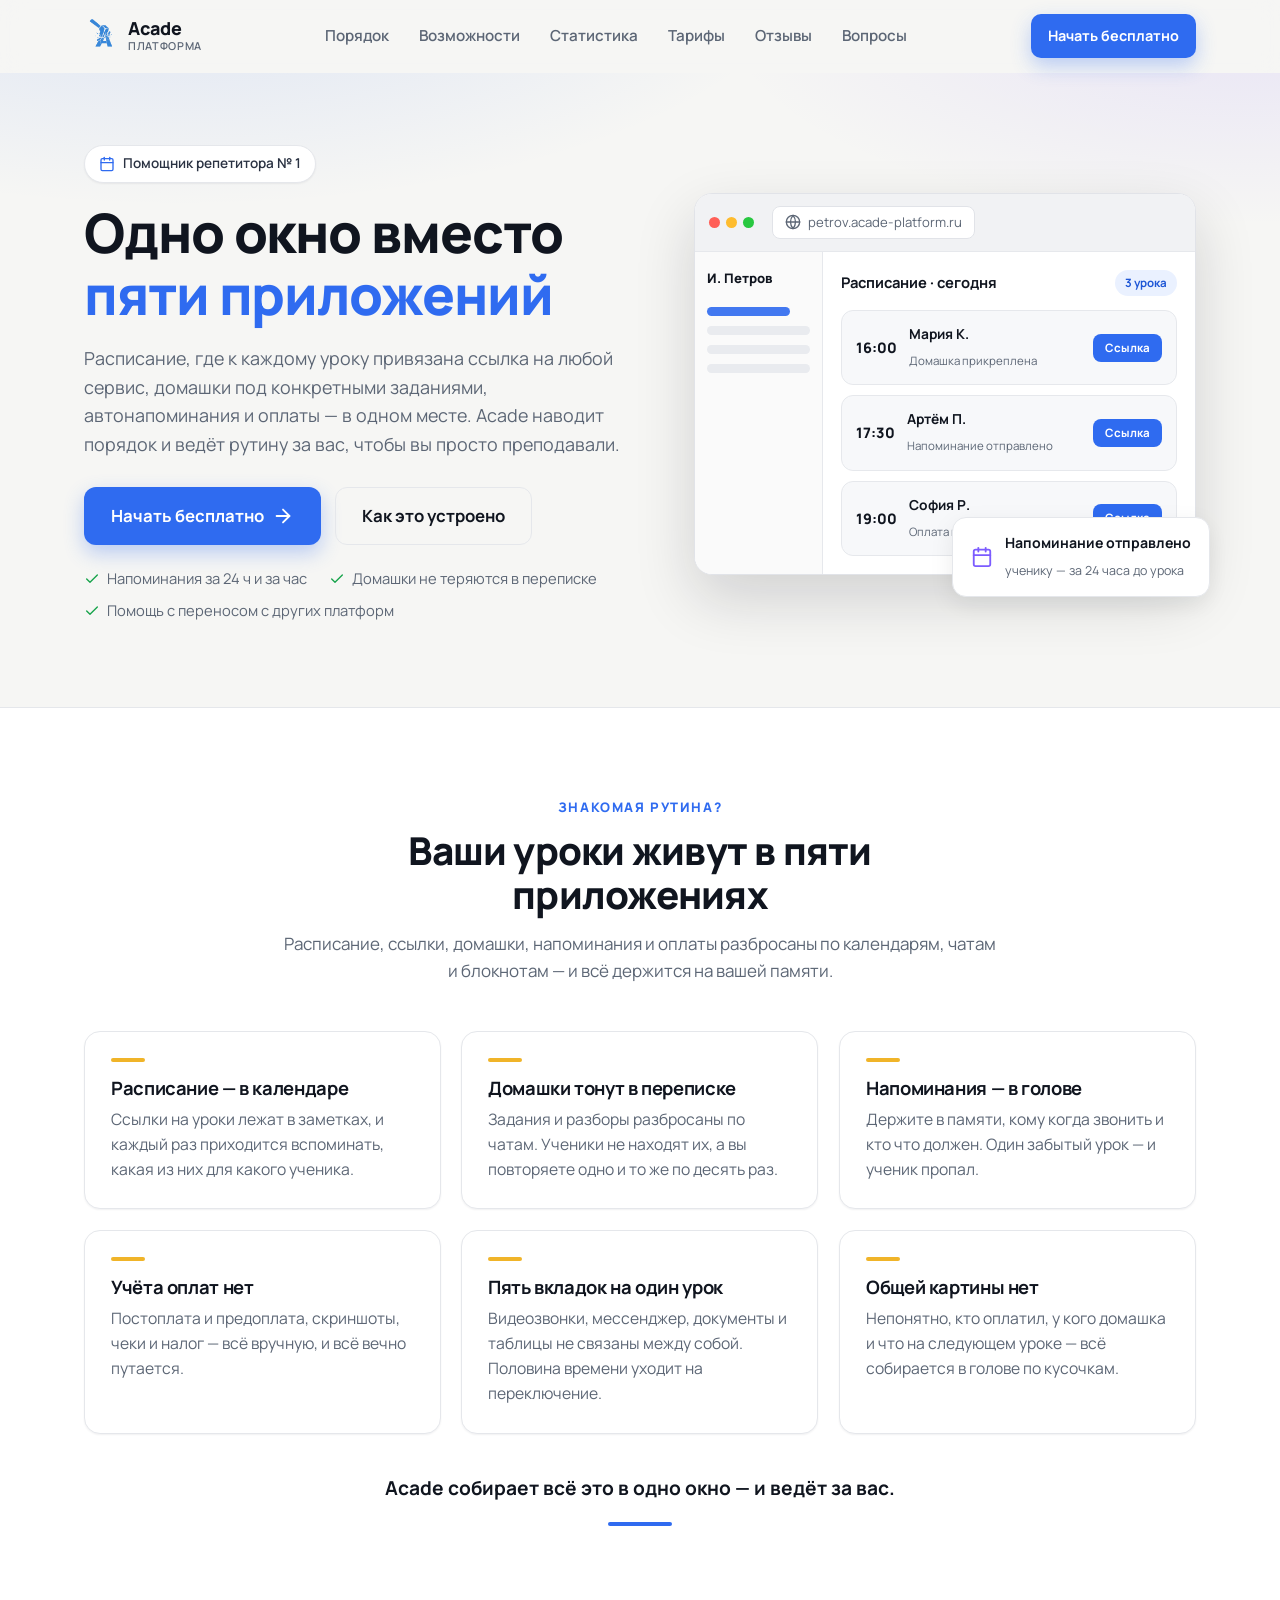
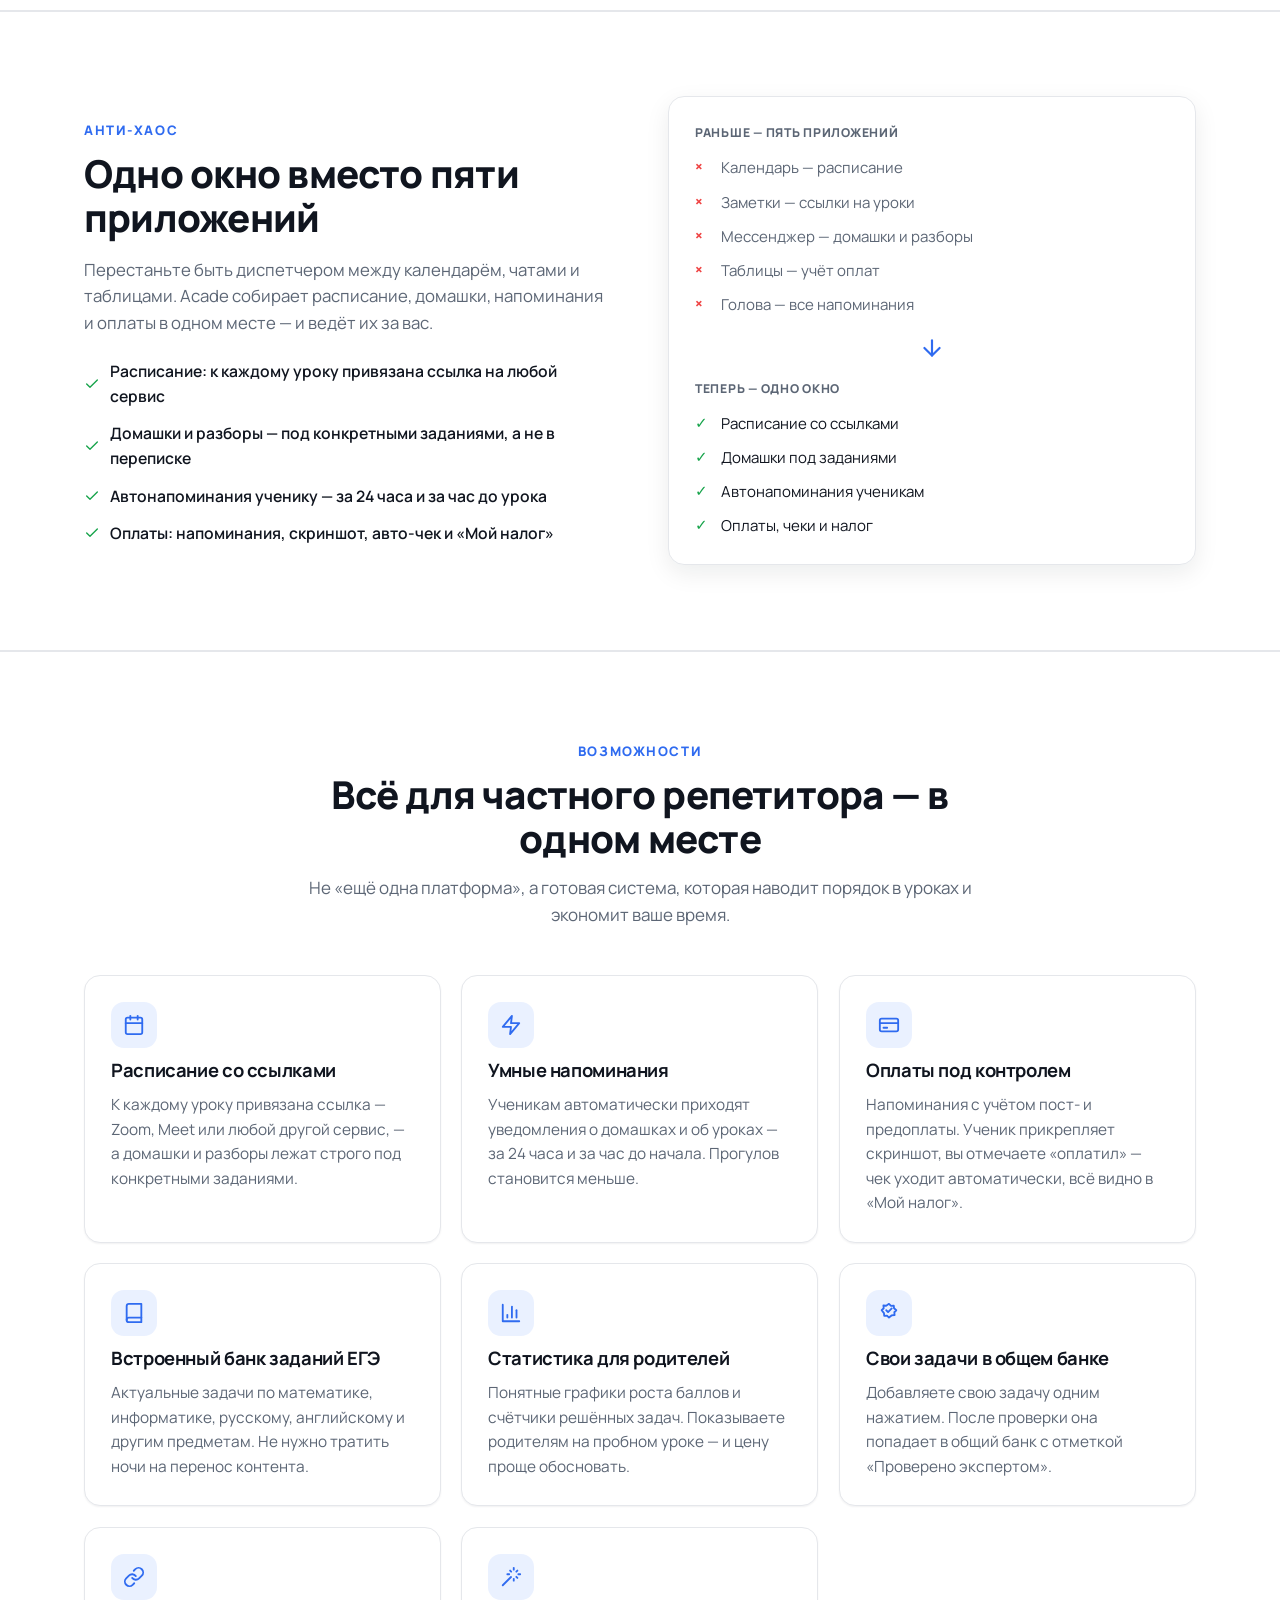
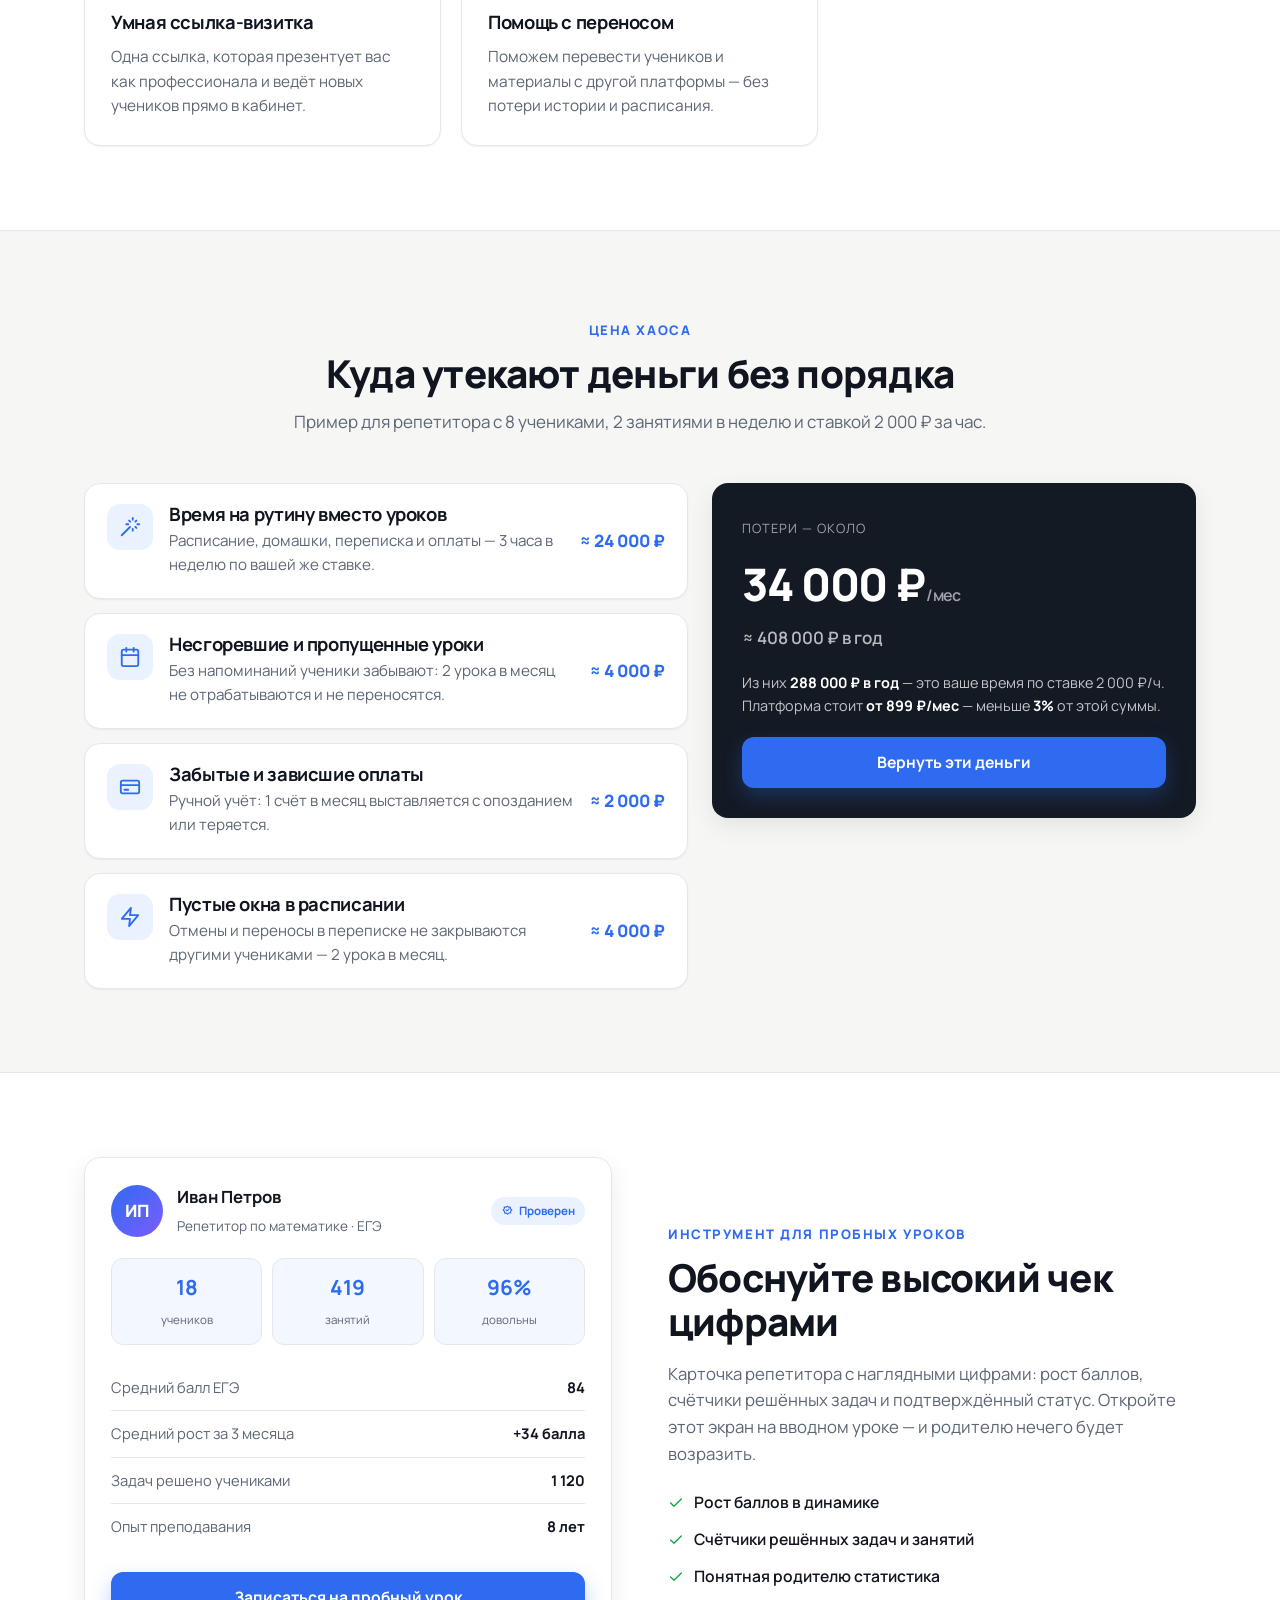
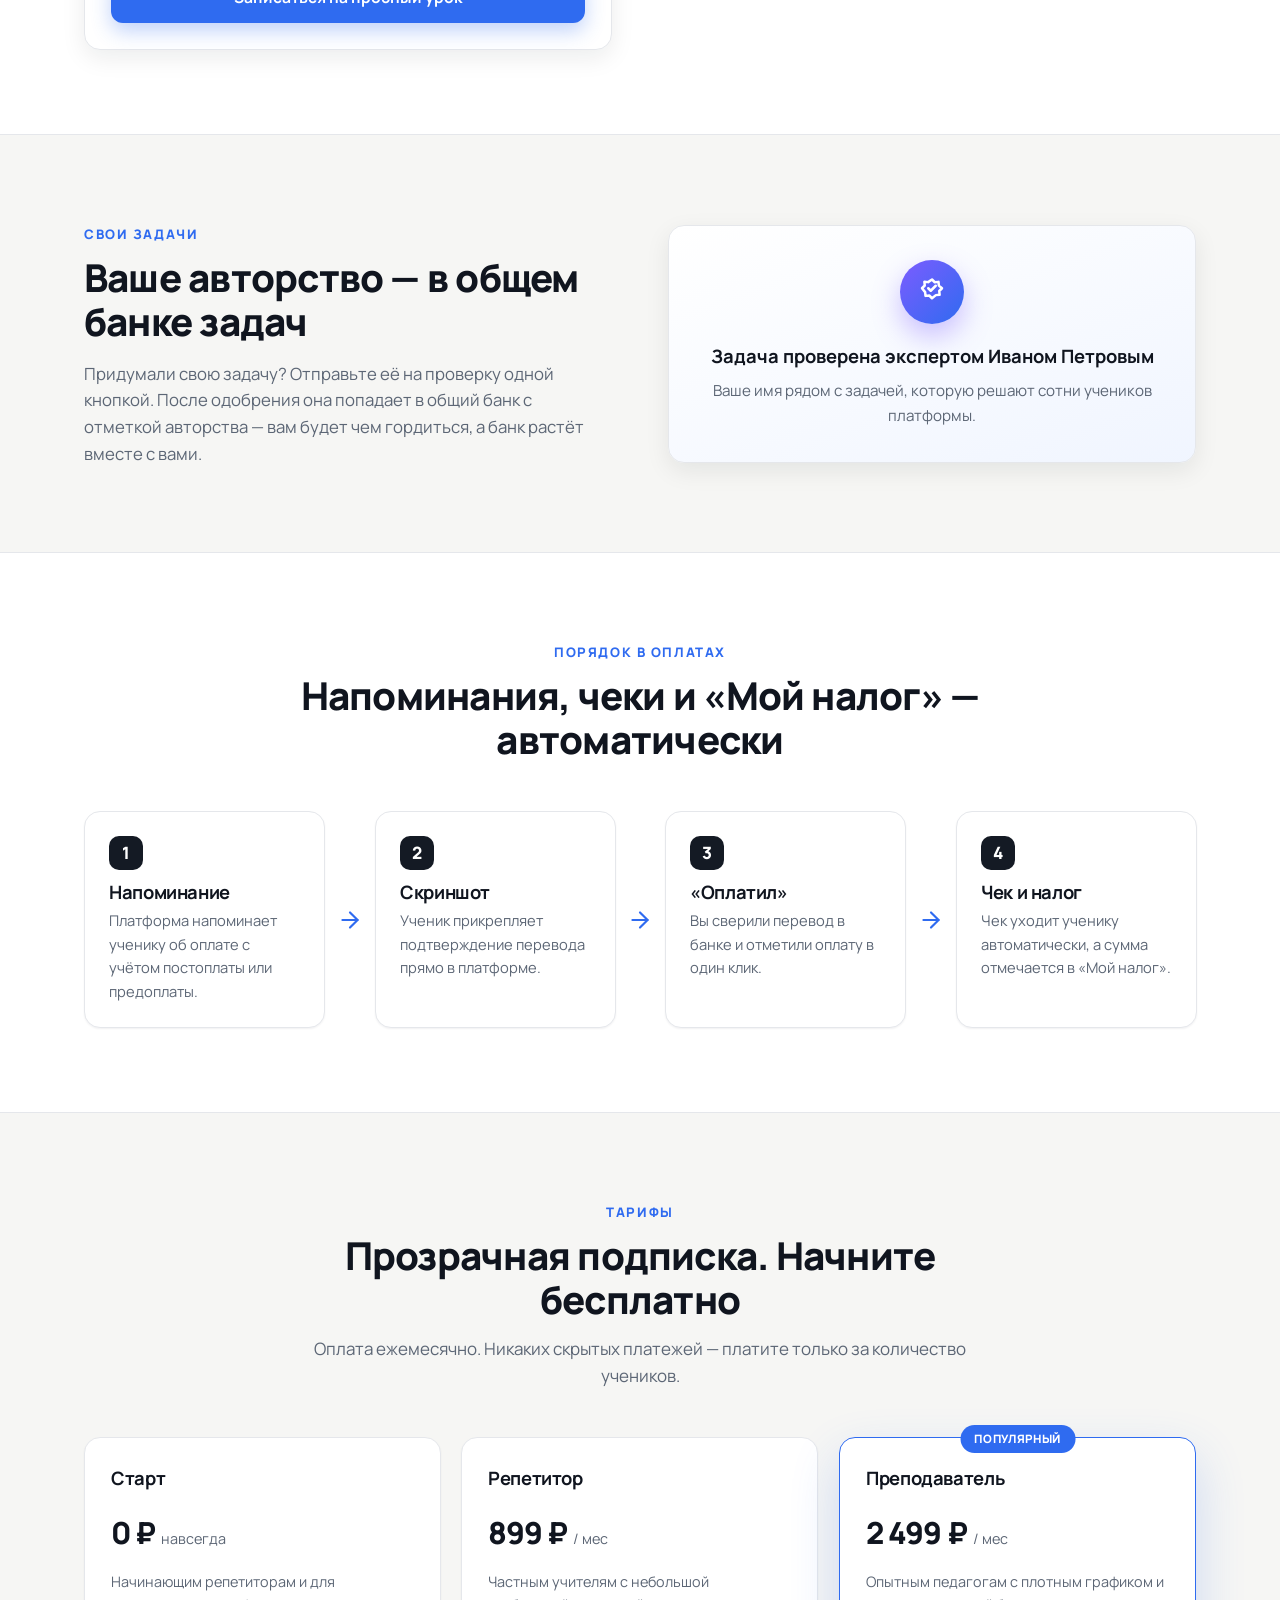
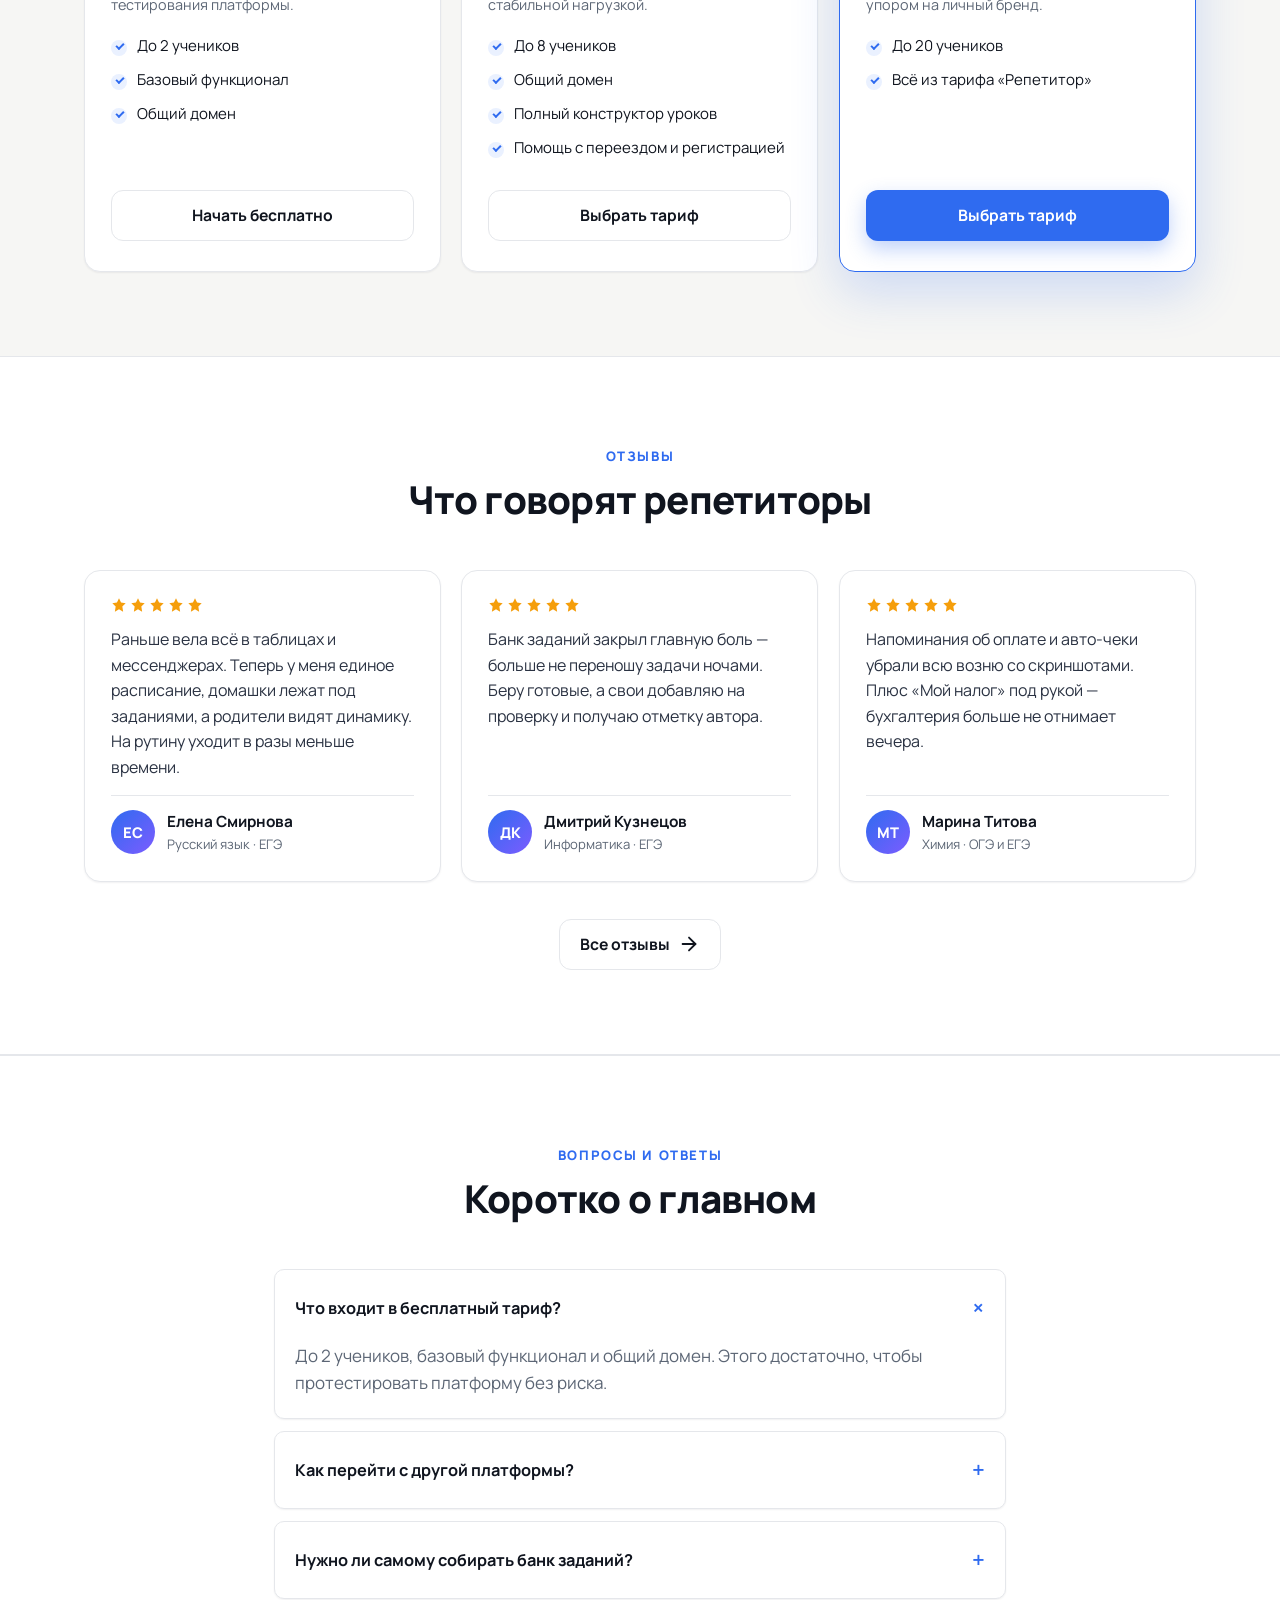
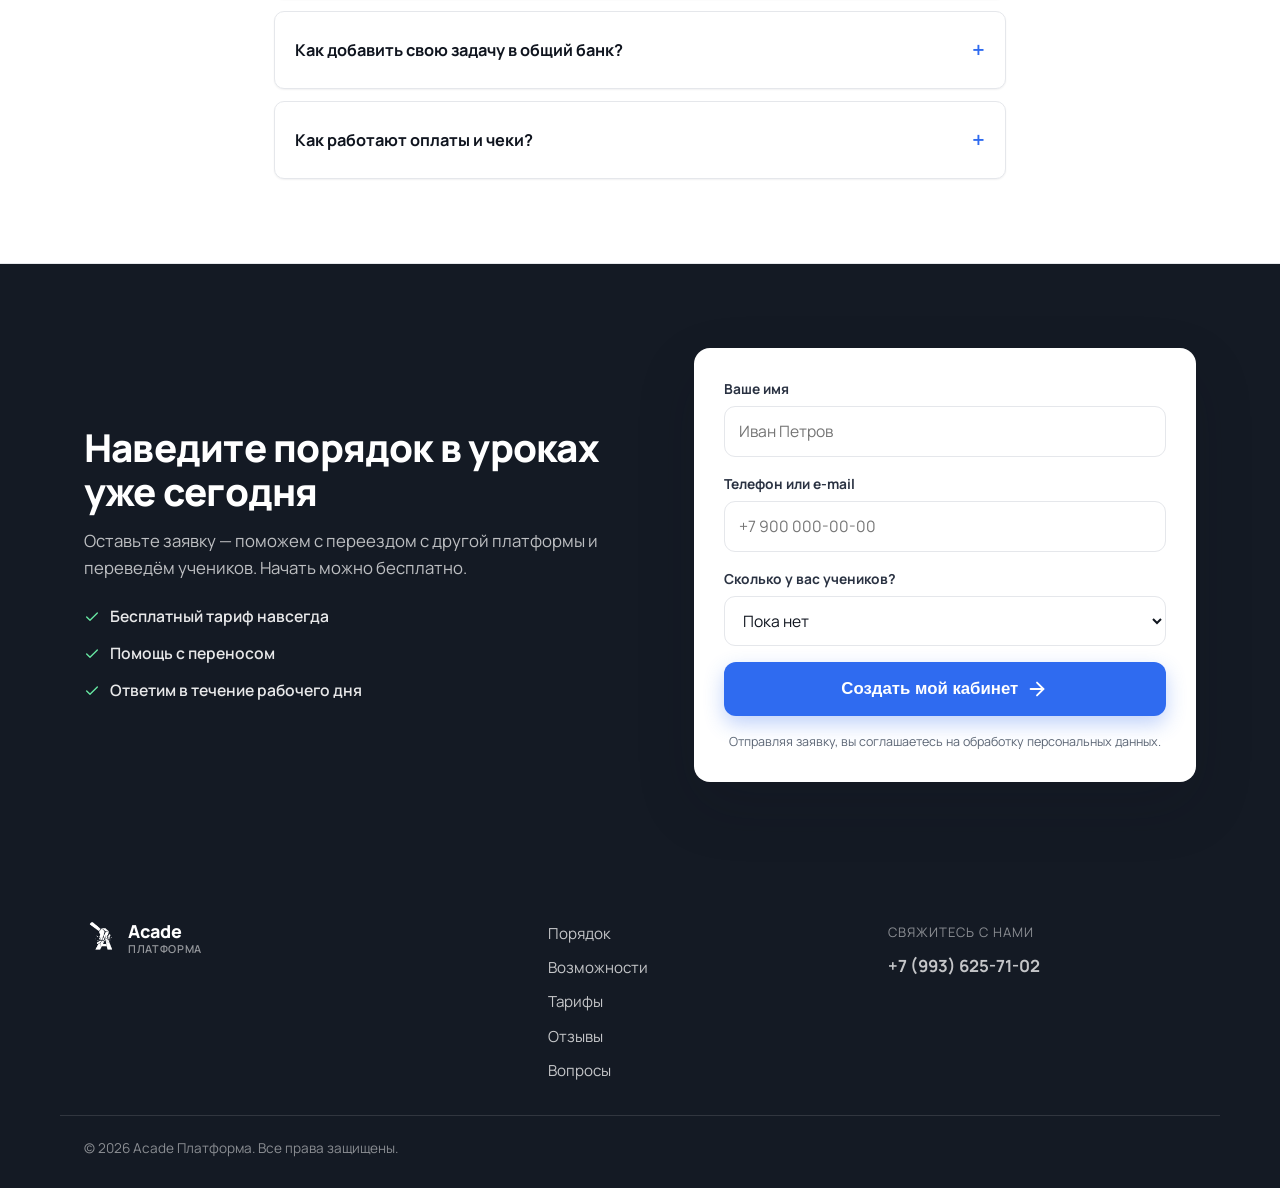
==== index.html @ bd0531a0 "update" ====
<!DOCTYPE html>
<html lang="ru">
<head>
  <meta charset="UTF-8" />
  <meta name="viewport" content="width=device-width, initial-scale=1.0" />
  <title>Аcade — порядок в уроках вместо хаоса</title>
  <meta name="description" content="Аcade собирает расписание, домашки, напоминания и оплаты репетитора в одно окно: свой бренд, банк заданий ЕГЭ, авто-напоминания и чеки. Бесплатный тариф." />
  <meta name="theme-color" content="#141a24" />
  <link rel="icon" type="image/png" sizes="32x32" href="favicon-32x32.png" />
  <link rel="apple-touch-icon" href="apple-touch-icon.png" />
  <meta property="og:type" content="website" />
  <meta property="og:title" content="Аcade — одно окно вместо пяти приложений" />
  <meta property="og:description" content="Расписание со ссылками, домашки под заданиями, автонапоминания и оплаты — в одном месте. Платформа для репетиторов." />
  <meta property="og:site_name" content="Аcade" />
  <link rel="preconnect" href="https://fonts.googleapis.com" />
  <link rel="preconnect" href="https://fonts.gstatic.com" crossorigin />
  <link href="https://fonts.googleapis.com/css2?family=Manrope:wght@400;500;600;700;800&display=swap" rel="stylesheet" />
  <script>document.documentElement.classList.add('js');</script>
  <link rel="stylesheet" href="styles.css" />
</head>
<body>
  <!-- Yandex.Metrika counter -->
  <script type="text/javascript">
    window.YM_COUNTER_ID = 113534810;
    (function(m,e,t,r,i,k,a){
        m[i]=m[i]||function(){(m[i].a=m[i].a||[]).push(arguments)};
        m[i].l=1*new Date();
        for (var j = 0; j < document.scripts.length; j++) {if (document.scripts[j].src === r) { return; }}
        k=e.createElement(t),a=e.getElementsByTagName(t)[0],k.async=1,k.src=r,a.parentNode.insertBefore(k,a)
    })(window, document,'script','https://mc.yandex.ru/metrika/tag.js?id=113534810', 'ym');


    ym(113534810, 'init', {ssr:true, webvisor:true, clickmap:true, ecommerce:"dataLayer", referrer: document.referrer, url: location.href, accurateTrackBounce:true, trackLinks:true});
  </script>
  <noscript><div><img src="https://mc.yandex.ru/watch/113534810" style="position:absolute; left:-9999px;" alt="" /></div></noscript>
  <!-- /Yandex.Metrika counter -->

  <!-- SVG sprite -->
  <svg width="0" height="0" style="position:absolute" aria-hidden="true">
    <symbol id="i-layers" viewBox="0 0 24 24"><path d="M12 2 2 7l10 5 10-5-10-5z"/><path d="M2 17l10 5 10-5"/><path d="M2 12l10 5 10-5"/></symbol>
    <symbol id="i-book" viewBox="0 0 24 24"><path d="M4 19.5A2.5 2.5 0 0 1 6.5 17H20"/><path d="M6.5 2H20v20H6.5A2.5 2.5 0 0 1 4 19.5v-15A2.5 2.5 0 0 1 6.5 2z"/></symbol>
    <symbol id="i-chart" viewBox="0 0 24 24"><path d="M3 3v18h18"/><path d="M18 17V9"/><path d="M13 17V5"/><path d="M8 17v-3"/></symbol>
    <symbol id="i-badge" viewBox="0 0 24 24"><path d="M12 2l2.2 2.2 3-.3.3 3L20 9l-2.2 2.2.3 3-3 .3L12 17l-2.2-2.2-3 .3-.3-3L4 9l2.2-2.2-.3-3 3 .3z"/><path d="M9 9l2 2 4-4"/></symbol>
    <symbol id="i-calendar" viewBox="0 0 24 24"><path d="M8 2v4"/><path d="M16 2v4"/><rect x="3" y="4" width="18" height="18" rx="2"/><path d="M3 10h18"/></symbol>
    <symbol id="i-link" viewBox="0 0 24 24"><path d="M10 13a5 5 0 0 0 7.54.54l3-3a5 5 0 0 0-7.07-7.07l-1.72 1.71"/><path d="M14 11a5 5 0 0 0-7.54-.54l-3 3a5 5 0 0 0 7.07 7.07l1.71-1.71"/></symbol>
    <symbol id="i-card" viewBox="0 0 24 24"><rect x="2" y="5" width="20" height="14" rx="2"/><path d="M2 10h20"/><path d="M6 15h4"/></symbol>
    <symbol id="i-wand" viewBox="0 0 24 24"><path d="M15 4V2"/><path d="M15 16v-2"/><path d="M8 9h2"/><path d="M20 9h2"/><path d="M17.8 11.8 19 13"/><path d="M17.8 6.2 19 5"/><path d="M3 21l9-9"/><path d="M12.2 6.2 11 5"/></symbol>
    <symbol id="i-users" viewBox="0 0 24 24"><path d="M17 21v-2a4 4 0 0 0-4-4H5a4 4 0 0 0-4 4v2"/><circle cx="9" cy="7" r="4"/><path d="M23 21v-2a4 4 0 0 0-3-3.87"/><path d="M16 3.13a4 4 0 0 1 0 7.75"/></symbol>
    <symbol id="i-check" viewBox="0 0 24 24"><path d="M20 6 9 17l-5-5"/></symbol>
    <symbol id="i-arrow" viewBox="0 0 24 24"><path d="M5 12h14"/><path d="M12 5l7 7-7 7"/></symbol>
    <symbol id="i-menu" viewBox="0 0 24 24"><path d="M4 6h16"/><path d="M4 12h16"/><path d="M4 18h16"/></symbol>
    <symbol id="i-close" viewBox="0 0 24 24"><path d="M18 6 6 18"/><path d="M6 6l12 12"/></symbol>
    <symbol id="i-star" viewBox="0 0 24 24"><path d="M12 2l3.09 6.26L22 9.27l-5 4.87L18.18 22 12 18.56 5.82 22 7 14.14l-5-4.87 6.91-1.01z"/></symbol>
    <symbol id="i-globe" viewBox="0 0 24 24"><circle cx="12" cy="12" r="10"/><path d="M2 12h20"/><path d="M12 2a15.3 15.3 0 0 1 0 20 15.3 15.3 0 0 1 0-20z"/></symbol>
    <symbol id="i-bolt" viewBox="0 0 24 24"><path d="M13 2 3 14h9l-1 8 10-12h-9z"/></symbol>
  </svg>

  <header class="site-header" id="top">
    <div class="container header-inner">
      <a class="logo" href="#top" aria-label="Аcade — на главную">
        <img class="logo-mark" src="logo.png" alt="" aria-hidden="true" />
        <span class="logo-text">Аcade<span class="logo-sub">Платформа</span></span>
      </a>

      <nav class="nav" id="primary-nav" aria-label="Основная навигация">
        <a href="#order">Порядок</a>
        <a href="#features">Возможности</a>
        <a href="#analytics">Статистика</a>
        <a href="#pricing">Тарифы</a>
        <a href="reviews.html">Отзывы</a>
        <a href="#faq">Вопросы</a>
      </nav>

      <div class="header-actions">
        <a class="btn btn-primary btn-sm" href="#cta">Начать бесплатно</a>
        <button class="nav-toggle" id="navToggle" aria-label="Открыть меню" aria-expanded="false" aria-controls="primary-nav">
          <svg class="icon" aria-hidden="true"><use href="#i-menu"/></svg>
        </button>
      </div>
    </div>
  </header>

  <main>
    <!-- HERO -->
    <section class="hero">
      <div class="container hero-grid">
        <div class="hero-copy">
          <span class="eyebrow"><svg class="icon icon-sm" aria-hidden="true"><use href="#i-calendar"/></svg> Помощник репетитора № 1</span>
          <h1>Одно окно вместо <span class="accent">пяти приложений</span></h1>
          <p class="lead">
            Расписание, где к каждому уроку привязана ссылка на любой сервис, домашки под конкретными заданиями,
            автонапоминания и оплаты — в одном месте. Аcade наводит порядок
            и ведёт рутину за вас, чтобы вы просто преподавали.
          </p>

          <div class="hero-cta">
            <a class="btn btn-primary btn-lg" href="#cta">Начать бесплатно <svg class="icon" aria-hidden="true"><use href="#i-arrow"/></svg></a>
            <a class="btn btn-ghost btn-lg" href="#order">Как это устроено</a>
          </div>

          <ul class="hero-trust">
            <li><svg class="icon icon-sm" aria-hidden="true"><use href="#i-check"/></svg> Напоминания за 24 ч и за час</li>
            <li><svg class="icon icon-sm" aria-hidden="true"><use href="#i-check"/></svg> Домашки не теряются в переписке</li>
            <li><svg class="icon icon-sm" aria-hidden="true"><use href="#i-check"/></svg> Помощь с переносом с других платформ</li>
          </ul>
        </div>

        <div class="hero-visual" aria-hidden="true">
          <div class="browser">
            <div class="browser-bar">
              <span class="dot red"></span><span class="dot yellow"></span><span class="dot green"></span>
              <span class="browser-url"><svg class="icon icon-sm"><use href="#i-globe"/></svg> petrov.acade-platform.ru</span>
            </div>
            <div class="browser-body">
              <div class="mock-side">
                <span class="mock-logo">И.&nbsp;Петров</span>
                <span class="mock-nav active"></span>
                <span class="mock-nav"></span>
                <span class="mock-nav"></span>
                <span class="mock-nav"></span>
              </div>
              <div class="mock-main">
                <div class="mock-topbar">
                  <span class="mock-title">Расписание · сегодня</span>
                  <span class="mock-chip">3 урока</span>
                </div>
                <div class="mock-list">
                  <div class="mock-lesson">
                    <span class="mock-time">16:00</span>
                    <div class="mock-who"><b>Мария К.</b><span>Домашка прикреплена</span></div>
                    <span class="mock-link">Ссылка</span>
                  </div>
                  <div class="mock-lesson">
                    <span class="mock-time">17:30</span>
                    <div class="mock-who"><b>Артём П.</b><span>Напоминание отправлено</span></div>
                    <span class="mock-link">Ссылка</span>
                  </div>
                  <div class="mock-lesson">
                    <span class="mock-time">19:00</span>
                    <div class="mock-who"><b>София Р.</b><span>Оплата подтверждена</span></div>
                    <span class="mock-link">Ссылка</span>
                  </div>
                </div>
              </div>
            </div>
          </div>
          <div class="hero-float">
            <svg class="icon" aria-hidden="true"><use href="#i-calendar"/></svg>
            <div><b>Напоминание отправлено</b><span>ученику — за 24 часа до урока</span></div>
          </div>
        </div>
      </div>
    </section>

    <!-- PROBLEMS -->
    <section class="section section-muted" id="problems">
      <div class="container">
        <div class="section-head">
          <span class="kicker">Знакомая рутина?</span>
          <h2>Ваши уроки живут в пяти приложениях</h2>
          <p class="section-sub">Расписание, ссылки, домашки, напоминания и оплаты разбросаны по календарям, чатам и блокнотам — и всё держится на вашей памяти.</p>
        </div>
        <div class="cards-3">
          <article class="card pain">
            <h3>Расписание — в календаре</h3>
            <p>Ссылки на уроки лежат в заметках, и каждый раз приходится вспоминать, какая из них для какого ученика.</p>
          </article>
          <article class="card pain">
            <h3>Домашки тонут в переписке</h3>
            <p>Задания и разборы разбросаны по чатам. Ученики не находят их, а вы повторяете одно и то же по десять раз.</p>
          </article>
          <article class="card pain">
            <h3>Напоминания — в голове</h3>
            <p>Держите в памяти, кому когда звонить и кто что должен. Один забытый урок — и ученик пропал.</p>
          </article>
          <article class="card pain">
            <h3>Учёта оплат нет</h3>
            <p>Постоплата и предоплата, скриншоты, чеки и налог — всё вручную, и всё вечно путается.</p>
          </article>
          <article class="card pain">
            <h3>Пять вкладок на один урок</h3>
            <p>Видеозвонки, мессенджер, документы и таблицы не связаны между собой. Половина времени уходит на переключение.</p>
          </article>
          <article class="card pain">
            <h3>Общей картины нет</h3>
            <p>Непонятно, кто оплатил, у кого домашка и что на следующем уроке — всё собирается в голове по кусочкам.</p>
          </article>
        </div>
        <p class="turn">Аcade собирает всё это в одно окно — и ведёт за вас.</p>
      </div>
    </section>

    <!-- ORDER (ANTI-CHAOS) -->
    <section class="section section-muted" id="order">
      <div class="container split">
        <div class="split-copy">
          <span class="kicker">Анти-хаос</span>
          <h2>Одно окно вместо пяти приложений</h2>
          <p>Перестаньте быть диспетчером между календарём, чатами и таблицами. Аcade собирает расписание, домашки, напоминания и оплаты в одном месте — и ведёт их за вас.</p>
          <ul class="check-list">
            <li><svg class="icon icon-sm" aria-hidden="true"><use href="#i-check"/></svg> Расписание: к каждому уроку привязана ссылка на любой сервис</li>
            <li><svg class="icon icon-sm" aria-hidden="true"><use href="#i-check"/></svg> Домашки и разборы — под конкретными заданиями, а не в переписке</li>
            <li><svg class="icon icon-sm" aria-hidden="true"><use href="#i-check"/></svg> Автонапоминания ученику — за 24 часа и за час до урока</li>
            <li><svg class="icon icon-sm" aria-hidden="true"><use href="#i-check"/></svg> Оплаты: напоминания, скриншот, авто-чек и «Мой налог»</li>
          </ul>
        </div>
        <div class="split-visual">
          <div class="chaos-merge">
            <div class="chaos-col before">
              <span class="chaos-label">Раньше — пять приложений</span>
              <ul>
                <li>Календарь — расписание</li>
                <li>Заметки — ссылки на уроки</li>
                <li>Мессенджер — домашки и разборы</li>
                <li>Таблицы — учёт оплат</li>
                <li>Голова — все напоминания</li>
              </ul>
            </div>
            <div class="chaos-arrow" aria-hidden="true"><svg class="icon"><use href="#i-arrow"/></svg></div>
            <div class="chaos-col after">
              <span class="chaos-label">Теперь — одно окно</span>
              <ul>
                <li>Расписание со ссылками</li>
                <li>Домашки под заданиями</li>
                <li>Автонапоминания ученикам</li>
                <li>Оплаты, чеки и налог</li>
              </ul>
            </div>
          </div>
        </div>
      </div>
    </section>

    <!-- HOW IT WORKS (временно скрыто)
    <section class="section" id="how">
      <div class="container">
        <div class="section-head">
          <span class="kicker">Как навести порядок</span>
          <h2>От хаоса к порядку — за один день</h2>
        </div>
        <ol class="steps">
          <li><span class="step-num">1</span><h3>Регистрация</h3><p>Создаёте аккаунт и выбираете тариф. Бесплатный «Старт» доступен сразу.</p></li>
          <li><span class="step-num">2</span><h3>Перенос</h3><p>Поможем перенести учеников и материалы с другой платформы.</p></li>
          <li><span class="step-num">3</span><h3>Наполнение</h3><p>Загружаем учеников, расписание и материалы. Помогаем с переездом с других платформ.</p></li>
          <li><span class="step-num">4</span><h3>Работа</h3><p>Вы ведёте уроки, а платформа сама напоминает, проверяет, считает и напоминает об оплате.</p></li>
        </ol>
      </div>
    </section>
    -->

    <!-- FEATURES -->
    <section class="section section-muted" id="features">
      <div class="container">
        <div class="section-head">
          <span class="kicker">Возможности</span>
          <h2>Всё для частного репетитора — в одном месте</h2>
          <p class="section-sub">Не «ещё одна платформа», а готовая система, которая наводит порядок в уроках и экономит ваше время.</p>
        </div>
        <div class="cards-3">
          <article class="card feature">
            <div class="feature-icon"><svg class="icon" aria-hidden="true"><use href="#i-calendar"/></svg></div>
            <h3>Расписание со ссылками</h3>
            <p>К каждому уроку привязана ссылка — Zoom, Meet или любой другой сервис, — а домашки и разборы лежат строго под конкретными заданиями.</p>
          </article>
          <article class="card feature">
            <div class="feature-icon"><svg class="icon" aria-hidden="true"><use href="#i-bolt"/></svg></div>
            <h3>Умные напоминания</h3>
            <p>Ученикам автоматически приходят уведомления о домашках и об уроках — за 24 часа и за час до начала. Прогулов становится меньше.</p>
          </article>
          <article class="card feature">
            <div class="feature-icon"><svg class="icon" aria-hidden="true"><use href="#i-card"/></svg></div>
            <h3>Оплаты под контролем</h3>
            <p>Напоминания с учётом пост- и предоплаты. Ученик прикрепляет скриншот, вы отмечаете «оплатил» — чек уходит автоматически, всё видно в «Мой налог».</p>
          </article>
          <article class="card feature">
            <div class="feature-icon"><svg class="icon" aria-hidden="true"><use href="#i-book"/></svg></div>
            <h3>Встроенный банк заданий ЕГЭ</h3>
            <p>Актуальные задачи по математике, информатике, русскому, английскому и другим предметам. Не нужно тратить ночи на перенос контента.</p>
          </article>
          <article class="card feature">
            <div class="feature-icon"><svg class="icon" aria-hidden="true"><use href="#i-chart"/></svg></div>
            <h3>Статистика для родителей</h3>
            <p>Понятные графики роста баллов и счётчики решённых задач. Показываете родителям на пробном уроке — и цену проще обосновать.</p>
          </article>
          <!-- White Label (скрыто)
          <article class="card feature">
            <div class="feature-icon"><svg class="icon" aria-hidden="true"><use href="#i-layers"/></svg></div>
            <h3>White Label и поддомен</h3>
            <p>Личный сайт на поддомене вида <b>petrov.acade-platform.ru</b>. Ваше фото, логотип и цвета. Никаких упоминаний стороннего софта.</p>
          </article>
          -->
          <article class="card feature">
            <div class="feature-icon"><svg class="icon" aria-hidden="true"><use href="#i-badge"/></svg></div>
            <h3>Свои задачи в общем банке</h3>
            <p>Добавляете свою задачу одним нажатием. После проверки она попадает в общий банк с отметкой «Проверено экспертом».</p>
          </article>
          <article class="card feature">
            <div class="feature-icon"><svg class="icon" aria-hidden="true"><use href="#i-link"/></svg></div>
            <h3>Умная ссылка-визитка</h3>
            <p>Одна ссылка, которая презентует вас как профессионала и ведёт новых учеников прямо в кабинет.</p>
          </article>
          <article class="card feature">
            <div class="feature-icon"><svg class="icon" aria-hidden="true"><use href="#i-wand"/></svg></div>
            <h3>Помощь с переносом</h3>
            <p>Поможем перевести учеников и материалы с другой платформы — без потери истории и расписания.</p>
          </article>
        </div>
      </div>
    </section>

    <!-- WHITE LABEL (скрыто)
    <section class="section" id="white-label">
      <div class="container split">
        <div class="split-copy">
          <span class="kicker">Продажа статуса</span>
          <h2>Родители видят только ваш бренд</h2>
          <p>Ваш личный поддомен, логотип и цвета интерфейса. Ни одна страница не выдаёт, что за ней стоит сторонний сервис — родитель видит только <b>ваш</b> бренд.</p>
          <ul class="check-list">
            <li><svg class="icon icon-sm" aria-hidden="true"><use href="#i-check"/></svg> Поддомен третьего уровня за 5 минут</li>
            <li><svg class="icon icon-sm" aria-hidden="true"><use href="#i-check"/></svg> Ваше фото, логотип и фирменные цвета</li>
            <li><svg class="icon icon-sm" aria-hidden="true"><use href="#i-check"/></svg> Свой домен на тарифе «Профессионал»</li>
          </ul>
        </div>
        <div class="split-visual">
          <div class="domain-card">
            <svg class="icon" aria-hidden="true"><use href="#i-globe"/></svg>
            <div>
              <span class="domain-label">Поддомен · тариф «Преподаватель»</span>
              <b>petrov<span class="dim">.acade-platform.ru</span></b>
            </div>
          </div>
          <div class="domain-card is-own">
            <svg class="icon" aria-hidden="true"><use href="#i-globe"/></svg>
            <div>
              <span class="domain-label">Свой домен · тариф «Профессионал»</span>
              <b>petrov-education<span class="dim">.com</span></b>
            </div>
          </div>
          <div class="swatches" role="group" aria-label="Выбор фирменной темы">
            <button class="swatch is-selected" type="button" aria-pressed="true" aria-label="Тема: синяя" style="--c:#2f6bf0" data-theme="blue"></button>
            <button class="swatch" type="button" aria-pressed="false" aria-label="Тема: графит" style="--c:#141a24" data-theme="graphite"></button>
            <button class="swatch" type="button" aria-pressed="false" aria-label="Тема: изумрудная" style="--c:#10b981" data-theme="emerald"></button>
            <button class="swatch" type="button" aria-pressed="false" aria-label="Тема: фиолетовая" style="--c:#7c5cff" data-theme="violet"></button>
            <button class="swatch" type="button" aria-pressed="false" aria-label="Тема: розовая" style="--c:#f43f5e" data-theme="rose"></button>
            <button class="swatch" type="button" aria-pressed="false" aria-label="Тема: янтарная" style="--c:#d97706" data-theme="amber"></button>
            <button class="swatch" type="button" aria-pressed="false" aria-label="Тема: бирюзовая" style="--c:#06b6d4" data-theme="cyan"></button>
            <button class="swatch" type="button" aria-pressed="false" aria-label="Тема: индиго" style="--c:#4f46e5" data-theme="indigo"></button>
          </div>
        </div>
      </div>
    </section>
    -->

    <!-- LOSSES -->
    <section class="section" id="losses">
      <div class="container">
        <div class="section-head">
          <span class="kicker">Цена хаоса</span>
          <h2>Куда утекают деньги без порядка</h2>
          <p class="section-sub">Пример для репетитора с 8 учениками, 2 занятиями в неделю и ставкой 2 000 ₽ за час.</p>
        </div>

        <div class="loss-layout">
          <div class="loss-list">
            <div class="loss-item">
              <div class="loss-icon"><svg class="icon" aria-hidden="true"><use href="#i-wand"/></svg></div>
              <div class="loss-body">
                <h3>Время на рутину вместо уроков</h3>
                <p>Расписание, домашки, переписка и оплаты — 3 часа в неделю по вашей же ставке.</p>
              </div>
              <span class="loss-value">≈ 24 000 ₽</span>
            </div>
            <div class="loss-item">
              <div class="loss-icon"><svg class="icon" aria-hidden="true"><use href="#i-calendar"/></svg></div>
              <div class="loss-body">
                <h3>Несгоревшие и пропущенные уроки</h3>
                <p>Без напоминаний ученики забывают: 2 урока в месяц не отрабатываются и не переносятся.</p>
              </div>
              <span class="loss-value">≈ 4 000 ₽</span>
            </div>
            <div class="loss-item">
              <div class="loss-icon"><svg class="icon" aria-hidden="true"><use href="#i-card"/></svg></div>
              <div class="loss-body">
                <h3>Забытые и зависшие оплаты</h3>
                <p>Ручной учёт: 1 счёт в месяц выставляется с опозданием или теряется.</p>
              </div>
              <span class="loss-value">≈ 2 000 ₽</span>
            </div>
            <div class="loss-item">
              <div class="loss-icon"><svg class="icon" aria-hidden="true"><use href="#i-bolt"/></svg></div>
              <div class="loss-body">
                <h3>Пустые окна в расписании</h3>
                <p>Отмены и переносы в переписке не закрываются другими учениками — 2 урока в месяц.</p>
              </div>
              <span class="loss-value">≈ 4 000 ₽</span>
            </div>
          </div>

          <div class="loss-total">
            <span class="loss-result-label">Потери — около</span>
            <div class="loss-big">34 000 ₽<span class="loss-unit"> / мес</span></div>
            <div class="loss-year">≈ 408 000 ₽ в год</div>
            <p class="loss-compare">Из них <b>288 000 ₽ в год</b> — это ваше время по ставке 2 000 ₽/ч. Платформа стоит <b>от 899 ₽/мес</b> — меньше <b>3%</b> от этой суммы.</p>
            <a class="btn btn-primary btn-block" href="#cta">Вернуть эти деньги</a>
          </div>
        </div>
      </div>
    </section>

    <!-- ANALYTICS -->
    <section class="section section-muted" id="analytics">
      <div class="container split reverse">
        <div class="split-copy">
          <span class="kicker">Инструмент для пробных уроков</span>
          <h2>Обоснуйте высокий чек цифрами</h2>
          <p>Карточка репетитора с наглядными цифрами: рост баллов, счётчики решённых задач и подтверждённый статус. Откройте этот экран на вводном уроке — и родителю нечего будет возразить.</p>
          <ul class="check-list">
            <li><svg class="icon icon-sm" aria-hidden="true"><use href="#i-check"/></svg> Рост баллов в динамике</li>
            <li><svg class="icon icon-sm" aria-hidden="true"><use href="#i-check"/></svg> Счётчики решённых задач и занятий</li>
            <li><svg class="icon icon-sm" aria-hidden="true"><use href="#i-check"/></svg> Понятная родителю статистика</li>
          </ul>
        </div>
        <div class="split-visual">
          <div class="tutor-card">
            <div class="tutor-head">
              <div class="tutor-avatar" aria-hidden="true">ИП</div>
              <div class="tutor-id">
                <b>Иван Петров</b>
                <span>Репетитор по математике · ЕГЭ</span>
              </div>
              <span class="tutor-verified"><svg class="icon" aria-hidden="true"><use href="#i-badge"/></svg> Проверен</span>
            </div>

            <div class="tutor-stats">
              <div><b data-count="18">18</b><span>учеников</span></div>
              <div><b data-count="420">420</b><span>занятий</span></div>
              <div><b data-count="96" data-suffix="%">96%</b><span>довольны</span></div>
            </div>

            <div class="tutor-rows">
              <div class="tutor-row"><span>Средний балл ЕГЭ</span><b>84</b></div>
              <div class="tutor-row"><span>Средний рост за 3 месяца</span><b>+34 балла</b></div>
              <div class="tutor-row"><span>Задач решено учениками</span><b>1 120</b></div>
              <div class="tutor-row"><span>Опыт преподавания</span><b>8 лет</b></div>
            </div>

            <a class="btn btn-primary btn-block" href="#cta">Записаться на пробный урок</a>
          </div>
        </div>
      </div>
    </section>

    <!-- UGC -->
    <section class="section" id="ugc">
      <div class="container split">
        <div class="split-copy">
          <span class="kicker">Свои задачи</span>
          <h2>Ваше авторство — в общем банке задач</h2>
          <p>Придумали свою задачу? Отправьте её на проверку одной кнопкой. После одобрения она попадает в общий банк с отметкой авторства — вам будет чем гордиться, а банк растёт вместе с вами.</p>
        </div>
        <div class="split-visual">
          <div class="badge-card">
            <div class="badge-ribbon"><svg class="icon" aria-hidden="true"><use href="#i-badge"/></svg></div>
            <b>Задача проверена экспертом Иваном Петровым</b>
            <p>Ваше имя рядом с задачей, которую решают сотни учеников платформы.</p>
          </div>
        </div>
      </div>
    </section>

    <!-- PAYMENTS -->
    <section class="section section-muted" id="payments">
      <div class="container">
        <div class="section-head">
          <span class="kicker">Порядок в оплатах</span>
          <h2>Напоминания, чеки и «Мой налог» — автоматически</h2>
        </div>
        <div class="flow">
          <div class="flow-step"><span class="flow-num">1</span><h3>Напоминание</h3><p>Платформа напоминает ученику об оплате с учётом постоплаты или предоплаты.</p></div>
          <div class="flow-arrow" aria-hidden="true"><svg class="icon"><use href="#i-arrow"/></svg></div>
          <div class="flow-step"><span class="flow-num">2</span><h3>Скриншот</h3><p>Ученик прикрепляет подтверждение перевода прямо в платформе.</p></div>
          <div class="flow-arrow" aria-hidden="true"><svg class="icon"><use href="#i-arrow"/></svg></div>
          <div class="flow-step"><span class="flow-num">3</span><h3>«Оплатил»</h3><p>Вы сверили перевод в банке и отметили оплату в один клик.</p></div>
          <div class="flow-arrow" aria-hidden="true"><svg class="icon"><use href="#i-arrow"/></svg></div>
          <div class="flow-step"><span class="flow-num">4</span><h3>Чек и налог</h3><p>Чек уходит ученику автоматически, а сумма отмечается в «Мой налог».</p></div>
        </div>
      </div>
    </section>

    <!-- PRICING -->
    <section class="section" id="pricing">
      <div class="container">
        <div class="section-head">
          <span class="kicker">Тарифы</span>
          <h2>Прозрачная подписка. Начните бесплатно</h2>
          <p class="section-sub">Оплата ежемесячно. Никаких скрытых платежей — платите только за количество учеников.</p>
        </div>
        <div class="pricing">
          <article class="price-card">
            <h3>Старт</h3>
            <div class="price"><span class="amount">0 ₽</span><span class="period">навсегда</span></div>
            <p class="price-desc">Начинающим репетиторам и для тестирования платформы.</p>
            <ul class="price-features">
              <li>До 2 учеников</li>
              <li>Базовый функционал</li>
              <li>Общий домен</li>
            </ul>
            <a class="btn btn-outline btn-block" href="#cta">Начать бесплатно</a>
          </article>

          <article class="price-card">
            <h3>Репетитор</h3>
            <div class="price"><span class="amount">899 ₽</span><span class="period">/ мес</span></div>
            <p class="price-desc">Частным учителям с небольшой стабильной нагрузкой.</p>
            <ul class="price-features">
              <li>До 8 учеников</li>
              <li>Общий домен</li>
              <li>Полный конструктор уроков</li>
              <li>Помощь с переездом и регистрацией</li>
            </ul>
            <a class="btn btn-outline btn-block" href="#cta">Выбрать тариф</a>
          </article>

          <article class="price-card featured">
            <span class="badge-popular">Популярный</span>
            <h3>Преподаватель</h3>
            <div class="price"><span class="amount">2 499 ₽</span><span class="period">/ мес</span></div>
            <p class="price-desc">Опытным педагогам с плотным графиком и упором на личный бренд.</p>
            <ul class="price-features">
              <li>До 20 учеников</li>
              <!-- <li><b>Личный поддомен + логотип</b> (White Label)</li> -->
              <li>Всё из тарифа «Репетитор»</li>
            </ul>
            <a class="btn btn-primary btn-block" href="#cta">Выбрать тариф</a>
          </article>

          <!-- Тариф Профессионал (скрыто)
          <article class="price-card">
            <h3>Профессионал</h3>
            <div class="price"><span class="amount">3 999 ₽</span><span class="period">/ мес</span></div>
            <p class="price-desc">Топовым репетиторам, авторам курсов и небольшим командам.</p>
            <ul class="price-features">
              <li>Без лимита по ученикам</li>
              <li>Свой собственный домен</li>
              <li>Всё из тарифа «Преподаватель»</li>
            </ul>
            <a class="btn btn-outline btn-block" href="#cta">Выбрать тариф</a>
          </article>
          -->
        </div>
      </div>
    </section>

    <!-- REVIEWS -->
    <section class="section section-muted" id="reviews">
      <div class="container">
        <div class="section-head">
          <span class="kicker">Отзывы</span>
          <h2>Что говорят репетиторы</h2>
        </div>
        <div class="reviews-grid">
          <article class="card review-card">
            <div class="review-stars" aria-label="Оценка 5 из 5">
              <svg class="icon" aria-hidden="true"><use href="#i-star"/></svg><svg class="icon" aria-hidden="true"><use href="#i-star"/></svg><svg class="icon" aria-hidden="true"><use href="#i-star"/></svg><svg class="icon" aria-hidden="true"><use href="#i-star"/></svg><svg class="icon" aria-hidden="true"><use href="#i-star"/></svg>
            </div>
            <p class="review-text">Раньше вела всё в таблицах и мессенджерах. Теперь у меня единое расписание, домашки лежат под заданиями, а родители видят динамику. На рутину уходит в разы меньше времени.</p>
            <div class="review-author">
              <div class="review-avatar" aria-hidden="true">ЕС</div>
              <div>
                <div class="review-name">Елена Смирнова</div>
                <div class="review-role">Русский язык · ЕГЭ</div>
              </div>
            </div>
          </article>

          <article class="card review-card">
            <div class="review-stars" aria-label="Оценка 5 из 5">
              <svg class="icon" aria-hidden="true"><use href="#i-star"/></svg><svg class="icon" aria-hidden="true"><use href="#i-star"/></svg><svg class="icon" aria-hidden="true"><use href="#i-star"/></svg><svg class="icon" aria-hidden="true"><use href="#i-star"/></svg><svg class="icon" aria-hidden="true"><use href="#i-star"/></svg>
            </div>
            <p class="review-text">Банк заданий закрыл главную боль — больше не переношу задачи ночами. Беру готовые, а свои добавляю на проверку и получаю отметку автора.</p>
            <div class="review-author">
              <div class="review-avatar" aria-hidden="true">ДК</div>
              <div>
                <div class="review-name">Дмитрий Кузнецов</div>
                <div class="review-role">Информатика · ЕГЭ</div>
              </div>
            </div>
          </article>

          <article class="card review-card">
            <div class="review-stars" aria-label="Оценка 5 из 5">
              <svg class="icon" aria-hidden="true"><use href="#i-star"/></svg><svg class="icon" aria-hidden="true"><use href="#i-star"/></svg><svg class="icon" aria-hidden="true"><use href="#i-star"/></svg><svg class="icon" aria-hidden="true"><use href="#i-star"/></svg><svg class="icon" aria-hidden="true"><use href="#i-star"/></svg>
            </div>
            <p class="review-text">Напоминания об оплате и авто-чеки убрали всю возню со скриншотами. Плюс «Мой налог» под рукой — бухгалтерия больше не отнимает вечера.</p>
            <div class="review-author">
              <div class="review-avatar" aria-hidden="true">МТ</div>
              <div>
                <div class="review-name">Марина Титова</div>
                <div class="review-role">Химия · ОГЭ и ЕГЭ</div>
              </div>
            </div>
          </article>
        </div>
        <div class="reviews-more">
          <a class="btn btn-outline" href="reviews.html">Все отзывы <svg class="icon" aria-hidden="true"><use href="#i-arrow"/></svg></a>
        </div>
      </div>
    </section>

    <!-- FAQ -->
    <section class="section section-muted" id="faq">
      <div class="container narrow">
        <div class="section-head">
          <span class="kicker">Вопросы и ответы</span>
          <h2>Коротко о главном</h2>
        </div>
        <div class="faq" id="faqList">
          <!-- Настройка (скрыто)
          <details open>
            <summary>Нужно ли что-то настраивать самому?</summary>
            <p>Нет. Всё делает менеджер: заводит поддомен, загружает логотип и фото, подбирает цвета и помогает с переездом.</p>
          </details>
          -->
          <details open>
            <summary>Что входит в бесплатный тариф?</summary>
            <p>До 2 учеников, базовый функционал и общий домен. Этого достаточно, чтобы протестировать платформу без риска.</p>
          </details>
          <details>
            <summary>Как перейти с другой платформы?</summary>
            <p>Поможем с переездом: перенесём учеников, расписание и материалы. Заводить всё заново не придётся.</p>
          </details>
          <!-- Свой домен (скрыто)
          <details>
            <summary>Можно ли использовать свой домен?</summary>
            <p>Да, на тарифе «Профессионал» — свой собственный домен.</p>
          </details>
          -->
          <details>
            <summary>Нужно ли самому собирать банк заданий?</summary>
            <p>Нет. В платформу уже встроен актуальный банк задач ЕГЭ по основным предметам. Свои задачи можно добавить на проверку.</p>
          </details>
          <details>
            <summary>Как добавить свою задачу в общий банк?</summary>
            <p>Отправляете её админам одной кнопкой. После проверки задача публикуется с плашкой авторства эксперта.</p>
          </details>
          <details>
            <summary>Как работают оплаты и чеки?</summary>
            <p>Платформа напоминает ученику об оплате, принимает скриншот, а после вашего подтверждения автоматически отправляет чек. Суммы отмечаются в «Мой налог».</p>
          </details>
          <!-- White Label (скрыто)
          <details>
            <summary>Увидит ли ученик, что вы используете стороннюю платформу?</summary>
            <p>Нет. Ученик и родитель работают на вашем поддомене и видят только ваш бренд и ваши цвета.</p>
          </details>
          -->
        </div>
      </div>
    </section>

    <!-- CTA -->
    <section class="section cta" id="cta">
      <div class="container cta-inner">
        <div class="cta-copy">
          <h2>Наведите порядок в уроках уже сегодня</h2>
          <p>Оставьте заявку — поможем с переездом с другой платформы и переведём учеников. Начать можно бесплатно.</p>
          <ul class="check-list">
            <li><svg class="icon icon-sm" aria-hidden="true"><use href="#i-check"/></svg> Бесплатный тариф навсегда</li>
            <li><svg class="icon icon-sm" aria-hidden="true"><use href="#i-check"/></svg> Помощь с переносом</li>
            <li><svg class="icon icon-sm" aria-hidden="true"><use href="#i-check"/></svg> Ответим в течение рабочего дня</li>
          </ul>
        </div>

        <form class="cta-form" id="leadForm" novalidate>
          <div class="field">
            <label for="name">Ваше имя</label>
            <input id="name" name="name" type="text" placeholder="Иван Петров" autocomplete="name" required />
          </div>
          <div class="field">
            <label for="contact">Телефон или e-mail</label>
            <input id="contact" name="contact" type="text" placeholder="+7 900 000-00-00" autocomplete="tel" required />
          </div>
          <div class="field">
            <label for="students">Сколько у вас учеников?</label>
            <select id="students" name="students">
              <option value="0">Пока нет</option>
              <option value="1-5">1–5</option>
              <option value="6-15">6–15</option>
              <option value="16-30">16–30</option>
              <option value="30+">Больше 30</option>
            </select>
          </div>
          <button class="btn btn-primary btn-block btn-lg" type="submit">Создать мой кабинет <svg class="icon" aria-hidden="true"><use href="#i-arrow"/></svg></button>
          <p class="form-hint" id="formHint" role="status" aria-live="polite">Отправляя заявку, вы соглашаетесь на обработку персональных данных.</p>
        </form>
      </div>
    </section>
  </main>

  <footer class="site-footer">
    <div class="container footer-inner">
      <div class="footer-brand">
        <a class="logo logo-light" href="#top">
          <img class="logo-mark" src="logo.png" alt="" aria-hidden="true" />
          <span class="logo-text">Аcade<span class="logo-sub">Платформа</span></span>
        </a>
        <!-- <p>White-Label LMS/CRM для репетиторов: порядок в уроках и оплатах.</p> -->
      </div>
      <nav class="footer-nav" aria-label="Разделы">
        <a href="#order">Порядок</a>
        <a href="#features">Возможности</a>
        <!-- <a href="#white-label">White Label</a> -->
        <a href="#pricing">Тарифы</a>
        <a href="reviews.html">Отзывы</a>
        <a href="#faq">Вопросы</a>
      </nav>
      <div class="footer-contact">
        <span>Свяжитесь с нами</span>
        <a href="tel:+79936257102">+7 (993) 625-71-02</a>
      </div>
    </div>
    <div class="container footer-bottom">
      <span>© <span id="year">2026</span> Аcade Платформа. Все права защищены.</span>
    </div>
  </footer>

  <script src="script.js"></script>
</body>
</html>
---- styles.css ----
@property --bg { syntax: '<color>'; inherits: true; initial-value: #f6f6f4; }
@property --surface { syntax: '<color>'; inherits: true; initial-value: #ffffff; }
@property --ink { syntax: '<color>'; inherits: true; initial-value: #10151f; }
@property --ink-soft { syntax: '<color>'; inherits: true; initial-value: #2a3242; }
@property --muted { syntax: '<color>'; inherits: true; initial-value: #5c6675; }
@property --border { syntax: '<color>'; inherits: true; initial-value: #e5e7eb; }
@property --blue { syntax: '<color>'; inherits: true; initial-value: #2f6bf0; }
@property --blue-700 { syntax: '<color>'; inherits: true; initial-value: #1f57d6; }
@property --blue-soft { syntax: '<color>'; inherits: true; initial-value: #eaf1ff; }
@property --violet { syntax: '<color>'; inherits: true; initial-value: #7c5cff; }
@property --graphite { syntax: '<color>'; inherits: true; initial-value: #141a24; }

:root {
  --bg: #f6f6f4;
  --surface: #ffffff;
  --ink: #10151f;
  --ink-soft: #2a3242;
  --muted: #5c6675;
  --border: #e5e7eb;
  --blue: #2f6bf0;
  --blue-700: #1f57d6;
  --blue-soft: #eaf1ff;
  --graphite: #141a24;
  --violet: #7c5cff;
  --radius: 16px;
  --radius-sm: 10px;
  --shadow-sm: 0 1px 2px rgba(16, 21, 31, 0.06);
  --shadow-md: 0 8px 24px rgba(16, 21, 31, 0.08);
  --shadow-lg: 0 24px 60px rgba(16, 21, 31, 0.16);
  --container: 1160px;
  transition: --bg .5s ease, --surface .5s ease, --ink .5s ease, --ink-soft .5s ease,
    --muted .5s ease, --border .5s ease, --blue .5s ease, --blue-700 .5s ease,
    --blue-soft .5s ease, --violet .5s ease, --graphite .5s ease;
}

* { box-sizing: border-box; }

html { scroll-behavior: smooth; }

body {
  margin: 0;
  background: var(--bg);
  color: var(--ink);
  font-family: 'Manrope', system-ui, -apple-system, 'Segoe UI', Roboto, sans-serif;
  font-size: 17px;
  line-height: 1.6;
  -webkit-font-smoothing: antialiased;
  text-rendering: optimizeLegibility;
}

h1, h2, h3 { line-height: 1.15; letter-spacing: -0.02em; margin: 0; }
h1 { font-size: clamp(2.1rem, 5vw, 3.4rem); font-weight: 800; }
h2 { font-size: clamp(1.6rem, 3.4vw, 2.4rem); font-weight: 800; }
h3 { font-size: 1.15rem; font-weight: 700; }
p { margin: 0; }
a { color: inherit; text-decoration: none; }
img { max-width: 100%; display: block; }

.container {
  width: 100%;
  max-width: var(--container);
  margin: 0 auto;
  padding: 0 24px;
}
.container.narrow { max-width: 780px; }

.icon { width: 22px; height: 22px; fill: none; stroke: currentColor; stroke-width: 2; stroke-linecap: round; stroke-linejoin: round; }
.icon-sm { width: 16px; height: 16px; }
.accent { color: var(--blue); }

/* ---------- Buttons ---------- */
.btn {
  display: inline-flex;
  align-items: center;
  justify-content: center;
  gap: 8px;
  border: 1px solid transparent;
  border-radius: 12px;
  font-weight: 700;
  font-size: 0.98rem;
  padding: 12px 20px;
  cursor: pointer;
  transition: transform .15s ease, background .15s ease, border-color .15s ease, box-shadow .15s ease;
  white-space: nowrap;
}
.btn:active { transform: translateY(1px); }
.btn-sm { padding: 9px 16px; font-size: 0.9rem; border-radius: 10px; }
.btn-lg { padding: 15px 26px; font-size: 1.05rem; }
.btn-block { width: 100%; }
.btn-primary { background: var(--blue); color: #fff; box-shadow: 0 8px 20px color-mix(in srgb, var(--blue) 30%, transparent); }
.btn-primary:hover { background: var(--blue-700); }
.btn-outline { background: var(--surface); color: var(--ink); border-color: var(--border); }
.btn-outline:hover { border-color: var(--blue); color: var(--blue); }
.btn-ghost { background: transparent; color: var(--ink); border-color: var(--border); }
.btn-ghost:hover { background: var(--surface); }

/* ---------- Header ---------- */
.site-header {
  position: sticky;
  top: 0;
  z-index: 60;
  background: var(--bg);
  background: color-mix(in srgb, var(--bg) 82%, transparent);
  backdrop-filter: blur(12px);
  border-bottom: 1px solid transparent;
  transition: border-color .2s ease, background .2s ease;
}
.site-header.is-scrolled { border-color: var(--border); background: var(--surface); background: color-mix(in srgb, var(--surface) 90%, transparent); }
.header-inner { display: flex; align-items: center; justify-content: space-between; height: 72px; gap: 18px; }

.logo { display: inline-flex; align-items: center; gap: 10px; font-weight: 800; }
.logo-mark {
  width: 34px; height: 34px; flex-shrink: 0;
  object-fit: contain; display: block;
}
.logo-light .logo-mark { filter: brightness(0) invert(1); }
.logo-text { display: flex; flex-direction: column; line-height: 1; font-size: 1.12rem; }
.logo-sub { font-size: 0.68rem; font-weight: 600; color: var(--muted); letter-spacing: .06em; text-transform: uppercase; margin-top: 3px; }

.nav { display: flex; gap: 6px; }
.nav a { color: var(--muted); font-weight: 600; font-size: 0.95rem; padding: 8px 12px; border-radius: 9px; transition: color .15s, background .15s; }
.nav a:hover { color: var(--ink); background: color-mix(in srgb, var(--ink) 6%, transparent); }

.header-actions { display: flex; align-items: center; gap: 10px; }
.nav-toggle { display: none; background: var(--surface); border: 1px solid var(--border); border-radius: 10px; padding: 8px; cursor: pointer; color: var(--ink); }

/* ---------- Hero ---------- */
.hero { padding: 72px 0 84px; position: relative; overflow: clip; }
.hero::before {
  content: ""; position: absolute; inset: -20% -10% auto -10%; height: 620px;
  background: radial-gradient(60% 60% at 20% 0%, color-mix(in srgb, var(--blue) 14%, transparent), transparent 70%),
              radial-gradient(50% 50% at 90% 10%, color-mix(in srgb, var(--violet) 12%, transparent), transparent 70%);
  z-index: -1;
}
.hero-grid { display: grid; grid-template-columns: 1.05fr .95fr; gap: 56px; align-items: center; }
.hero-copy h1 { margin: 18px 0 18px; }
.lead { color: var(--muted); font-size: 1.12rem; max-width: 540px; }
.eyebrow {
  display: inline-flex; align-items: center; gap: 8px;
  background: var(--surface); border: 1px solid var(--border);
  color: var(--ink-soft); font-weight: 600; font-size: 0.85rem;
  padding: 7px 14px; border-radius: 999px; box-shadow: var(--shadow-sm);
}
.eyebrow .icon { color: var(--blue); }
.hero-cta { display: flex; gap: 14px; margin: 28px 0 22px; flex-wrap: wrap; }
.hero-trust { list-style: none; padding: 0; margin: 0; display: flex; flex-wrap: wrap; gap: 8px 22px; color: var(--muted); font-size: 0.92rem; }
.hero-trust li { display: inline-flex; align-items: center; gap: 7px; }
.hero-trust .icon { color: #16a34a; }

/* Browser mock */
.hero-visual { position: relative; }
.browser { background: #ffffff; border: 1px solid #e1e3e8; border-radius: 18px; overflow: hidden; box-shadow: var(--shadow-lg); }
.browser-bar { display: flex; align-items: center; gap: 6px; padding: 12px 14px; background: #f1f2f4; border-bottom: 1px solid #e6e8ec; }
.dot { width: 11px; height: 11px; border-radius: 50%; display: inline-block; }
.dot.red { background: #ff5f57; } .dot.yellow { background: #febc2e; } .dot.green { background: #28c840; }
.browser-url { margin-left: 12px; display: inline-flex; align-items: center; gap: 7px; font-size: 0.82rem; color: #5c6675; background: #fff; border: 1px solid #e1e3e8; border-radius: 8px; padding: 5px 12px; }
.browser-body { display: grid; grid-template-columns: 128px 1fr; min-height: 240px; }
.mock-side { background: #fafafa; border-right: 1px solid #e6e8ec; padding: 16px 12px; display: flex; flex-direction: column; gap: 10px; }
.mock-logo { font-weight: 800; font-size: 0.82rem; color: #10151f; margin-bottom: 8px; }
.mock-nav { height: 9px; border-radius: 6px; background: #e9ebef; }
.mock-nav.active { background: var(--blue); opacity: .9; width: 80%; }
.mock-main { padding: 18px; display: flex; flex-direction: column; gap: 14px; }
.mock-topbar { display: flex; align-items: center; justify-content: space-between; }
.mock-title { font-weight: 700; font-size: 0.92rem; color: #10151f; }
.mock-chip { font-size: 0.72rem; font-weight: 700; color: #1f57d6; background: #eaf1ff; padding: 4px 10px; border-radius: 999px; }
.mock-list { display: flex; flex-direction: column; gap: 10px; }
.mock-lesson { display: flex; align-items: center; gap: 12px; background: #f7f8fa; border: 1px solid #e6e8ec; border-radius: 12px; padding: 12px 14px; }
.mock-time { font-weight: 800; font-size: 0.9rem; color: #10151f; }
.mock-who { flex: 1; min-width: 0; }
.mock-who b { display: block; font-size: 0.86rem; color: #10151f; }
.mock-who span { font-size: 0.72rem; color: #5c6675; }
.mock-link { font-size: 0.72rem; font-weight: 700; color: #fff; background: #2f6bf0; padding: 5px 12px; border-radius: 8px; }
.hero-float {
  position: absolute; right: -14px; bottom: -22px;
  display: flex; align-items: center; gap: 12px;
  background: var(--surface); border: 1px solid var(--border); border-radius: 14px;
  padding: 14px 18px; box-shadow: var(--shadow-md); max-width: 280px;
}
.hero-float .icon { color: var(--violet); flex-shrink: 0; }
.hero-float b { display: block; font-size: 0.88rem; }
.hero-float span { font-size: 0.78rem; color: var(--muted); }

/* ---------- Sections ---------- */
.section { padding: 84px 0; }
.section-muted { background: var(--surface); border-top: 1px solid var(--border); border-bottom: 1px solid var(--border); }
.section-head { max-width: 720px; margin: 0 auto 48px; text-align: center; }
.section-head h2 { margin: 10px 0 0; }
.section-sub { color: var(--muted); margin-top: 12px; }
.kicker { font-size: 0.82rem; font-weight: 800; letter-spacing: .12em; text-transform: uppercase; color: var(--blue); }

.cards-3 { display: grid; grid-template-columns: repeat(3, 1fr); gap: 20px; }
.card { background: var(--surface); border: 1px solid var(--border); border-radius: var(--radius); padding: 26px; box-shadow: var(--shadow-sm); }
.pain h3 { margin-bottom: 8px; }
.pain p { color: var(--muted); font-size: 0.98rem; }
.pain::before { content: ""; display: block; width: 34px; height: 4px; border-radius: 4px; background: #f0b429; margin-bottom: 16px; }
.turn { text-align: center; margin-top: 40px; font-size: 1.2rem; font-weight: 700; }
.turn::after { content: ""; display: block; width: 64px; height: 4px; border-radius: 4px; background: var(--blue); margin: 18px auto 0; }

/* Steps */
.steps { list-style: none; display: grid; grid-template-columns: repeat(4, 1fr); gap: 20px; padding: 0; margin: 0; counter-reset: step; }
.steps li { background: var(--surface); border: 1px solid var(--border); border-radius: var(--radius); padding: 26px; box-shadow: var(--shadow-sm); position: relative; }
.step-num {
  width: 40px; height: 40px; border-radius: 12px; display: grid; place-items: center;
  background: var(--blue-soft); color: var(--blue); font-weight: 800; font-size: 1.05rem; margin-bottom: 14px;
}
.steps h3 { margin-bottom: 6px; }
.steps p { color: var(--muted); font-size: 0.95rem; }

/* Features */
.feature { display: flex; flex-direction: column; gap: 12px; transition: transform .18s ease, box-shadow .18s ease, border-color .18s ease; }
.feature:hover { transform: translateY(-4px); box-shadow: var(--shadow-md); border-color: #d7dbe3; }
.feature-icon { width: 46px; height: 46px; border-radius: 13px; background: var(--blue-soft); color: var(--blue); display: grid; place-items: center; }
.feature p { color: var(--muted); font-size: 0.96rem; }

/* Split sections */
.split { display: grid; grid-template-columns: 1fr 1fr; gap: 56px; align-items: center; }
.split.reverse .split-copy { order: 2; }
.split-copy h2 { margin: 10px 0 16px; }
.split-copy > p { color: var(--muted); font-size: 1.05rem; }
.check-list { list-style: none; padding: 0; margin: 22px 0 0; display: flex; flex-direction: column; gap: 12px; }
.check-list li { display: flex; align-items: center; gap: 10px; font-weight: 600; font-size: 0.98rem; }
.check-list .icon { color: #16a34a; flex-shrink: 0; }

.domain-card { display: flex; align-items: center; gap: 16px; background: var(--surface); border: 1px solid var(--border); border-radius: var(--radius); padding: 22px 24px; box-shadow: var(--shadow-md); }
.domain-card .icon { color: var(--blue); width: 34px; height: 34px; }
.domain-card + .domain-card { margin-top: 16px; }
.domain-card.is-own { border-color: var(--violet); box-shadow: 0 12px 32px color-mix(in srgb, var(--violet) 18%, transparent); }
.domain-card.is-own .icon { color: var(--violet); }
.domain-label { display: block; font-size: 0.78rem; color: var(--muted); text-transform: uppercase; letter-spacing: .08em; }
.domain-card b { font-size: 1.4rem; }
.dim { color: var(--muted); font-weight: 600; }
.swatches { display: flex; flex-wrap: wrap; gap: 12px; margin-top: 20px; }
.swatch {
  position: relative; width: 46px; height: 46px; padding: 0; border-radius: 12px;
  background: var(--c); border: 2px solid transparent; cursor: pointer;
  box-shadow: inset 0 0 0 1px rgba(0, 0, 0, .06), 0 2px 6px rgba(0, 0, 0, .08);
  transition: transform .16s ease, box-shadow .16s ease, border-color .16s ease;
}
.swatch:hover { transform: translateY(-3px); }
.swatch:focus-visible { outline: 2px solid var(--ink); outline-offset: 2px; }
.swatch.is-selected { border-color: var(--ink); transform: translateY(-3px); }
.swatch.is-selected::after {
  content: ""; position: absolute; top: 50%; left: 50%; width: 15px; height: 8px;
  border-left: 3px solid #fff; border-bottom: 3px solid #fff;
  transform: translate(-50%, -65%) rotate(-45deg);
}

.tutor-card { background: var(--surface); border: 1px solid var(--border); border-radius: var(--radius); padding: 26px; box-shadow: var(--shadow-md); }
.tutor-head { display: flex; align-items: center; gap: 14px; }
.tutor-avatar { width: 52px; height: 52px; border-radius: 50%; display: grid; place-items: center; font-weight: 800; color: #fff; background: linear-gradient(135deg, var(--blue), var(--violet)); flex-shrink: 0; }
.tutor-id b { display: block; font-size: 1.05rem; }
.tutor-id span { font-size: 0.85rem; color: var(--muted); }
.tutor-verified { margin-left: auto; display: inline-flex; align-items: center; gap: 5px; font-size: 0.72rem; font-weight: 700; color: var(--blue); background: var(--blue-soft); padding: 5px 10px; border-radius: 999px; white-space: nowrap; }
.tutor-verified .icon { width: 13px; height: 13px; }
.tutor-stats { display: grid; grid-template-columns: repeat(3, 1fr); gap: 10px; margin: 20px 0; }
.tutor-stats > div { background: var(--blue-soft); background: color-mix(in srgb, var(--blue-soft) 55%, var(--surface)); border: 1px solid var(--border); border-radius: 12px; padding: 12px; text-align: center; }
.tutor-stats b { display: block; font-size: 1.3rem; color: var(--blue); }
.tutor-stats span { font-size: 0.72rem; color: var(--muted); }
.tutor-rows { display: flex; flex-direction: column; margin-bottom: 22px; }
.tutor-row { display: flex; align-items: center; justify-content: space-between; gap: 12px; padding: 11px 0; border-bottom: 1px solid var(--border); font-size: 0.92rem; }
.tutor-row:last-child { border-bottom: 0; }
.tutor-row span { color: var(--muted); }
.tutor-row b { font-weight: 700; white-space: nowrap; }

.badge-card { background: linear-gradient(160deg, var(--surface), color-mix(in srgb, var(--blue-soft) 70%, var(--surface))); border: 1px solid var(--border); border-radius: var(--radius); padding: 34px; box-shadow: var(--shadow-md); text-align: center; }
.badge-ribbon { width: 64px; height: 64px; border-radius: 50%; margin: 0 auto 18px; display: grid; place-items: center; background: linear-gradient(135deg, var(--violet), var(--blue)); color: #fff; box-shadow: 0 12px 28px color-mix(in srgb, var(--violet) 38%, transparent); }
.badge-ribbon .icon { width: 30px; height: 30px; }
.badge-card b { display: block; font-size: 1.15rem; }
.badge-card p { color: var(--muted); margin-top: 8px; font-size: 0.95rem; }

/* Anti-chaos merge visual */
.chaos-merge { background: var(--surface); border: 1px solid var(--border); border-radius: var(--radius); padding: 26px; box-shadow: var(--shadow-md); }
.chaos-label { display: block; font-size: 0.76rem; font-weight: 800; letter-spacing: .06em; text-transform: uppercase; color: var(--muted); margin-bottom: 14px; }
.chaos-col ul { list-style: none; padding: 0; margin: 0; display: flex; flex-direction: column; gap: 10px; }
.chaos-col li { position: relative; padding-left: 26px; font-size: 0.94rem; }
.chaos-col.before li { color: var(--muted); }
.chaos-col.before li::before { content: "\00d7"; position: absolute; left: 0; top: -1px; color: #ef4444; font-weight: 800; }
.chaos-col.after li::before { content: "\2713"; position: absolute; left: 0; top: -1px; color: #16a34a; font-weight: 800; }
.chaos-arrow { display: grid; place-items: center; color: var(--blue); margin: 18px 0; }
.chaos-arrow .icon { width: 26px; height: 26px; transform: rotate(90deg); }

/* Flow */
.flow { display: flex; align-items: stretch; gap: 12px; }
.flow-step { flex: 1; background: var(--surface); border: 1px solid var(--border); border-radius: var(--radius); padding: 24px; box-shadow: var(--shadow-sm); }
.flow-num { width: 34px; height: 34px; border-radius: 10px; display: grid; place-items: center; background: var(--graphite); color: #fff; font-weight: 800; margin-bottom: 12px; }
.flow-step h3 { margin-bottom: 6px; }
.flow-step p { color: var(--muted); font-size: 0.92rem; }
.flow-arrow { display: grid; place-items: center; color: var(--blue); }
.flow-arrow .icon { width: 26px; height: 26px; }

/* Losses */
.loss-layout { display: grid; grid-template-columns: 1.25fr 1fr; gap: 24px; align-items: start; }
.loss-list { display: flex; flex-direction: column; gap: 14px; }
.loss-item { display: flex; gap: 16px; align-items: flex-start; background: var(--surface); border: 1px solid var(--border); border-radius: var(--radius); padding: 20px 22px; box-shadow: var(--shadow-sm); }
.loss-icon { width: 46px; height: 46px; border-radius: 13px; background: var(--blue-soft); color: var(--blue); display: grid; place-items: center; flex-shrink: 0; }
.loss-item h3 { margin-bottom: 4px; }
.loss-item p { color: var(--muted); font-size: 0.95rem; }
.loss-item b { color: var(--ink); }
.loss-body { flex: 1; min-width: 0; }
.loss-value { align-self: center; font-weight: 800; color: var(--blue); white-space: nowrap; }
.loss-total { position: sticky; top: 92px; background: var(--graphite); color: #fff; border-radius: var(--radius); padding: 30px; box-shadow: var(--shadow-md); }
.loss-result-label { font-size: 0.8rem; text-transform: uppercase; letter-spacing: .08em; color: rgba(255,255,255,.6); }
.loss-big { font-size: clamp(2rem, 5vw, 2.8rem); font-weight: 800; letter-spacing: -0.03em; margin: 8px 0 4px; }
.loss-unit { font-size: 1rem; font-weight: 600; color: rgba(255,255,255,.6); }
.loss-year { color: rgba(255,255,255,.7); font-weight: 600; }
.loss-compare { font-size: 0.9rem; color: rgba(255,255,255,.75); margin: 20px 0; }
.loss-compare b { color: #fff; }
.loss-total .btn { width: 100%; }

/* Pricing */
.pricing { display: grid; grid-template-columns: repeat(3, 1fr); gap: 20px; align-items: stretch; }
.price-card { position: relative; background: var(--surface); border: 1px solid var(--border); border-radius: var(--radius); padding: 30px 26px; box-shadow: var(--shadow-sm); display: flex; flex-direction: column; gap: 8px; }
.price-card.featured { border-color: var(--blue); box-shadow: 0 20px 50px color-mix(in srgb, var(--blue) 20%, transparent); transform: translateY(-6px); }
.badge-popular { position: absolute; top: -13px; left: 50%; transform: translateX(-50%); background: var(--blue); color: #fff; font-size: 0.72rem; font-weight: 800; letter-spacing: .06em; text-transform: uppercase; padding: 5px 14px; border-radius: 999px; }
.price { display: flex; align-items: baseline; gap: 6px; margin: 12px 0 4px; }
.amount { font-size: 1.9rem; font-weight: 800; letter-spacing: -0.03em; }
.period { color: var(--muted); font-size: 0.9rem; }
.price-desc { color: var(--muted); font-size: 0.9rem; min-height: 44px; }
.price-features { list-style: none; padding: 0; margin: 10px 0 22px; display: flex; flex-direction: column; gap: 10px; font-size: 0.94rem; }
.price-features li { position: relative; padding-left: 26px; }
.price-features li::before { content: ""; position: absolute; left: 0; top: 6px; width: 16px; height: 16px; border-radius: 50%; background: var(--blue-soft); }
.price-features li::after { content: ""; position: absolute; left: 5px; top: 9px; width: 6px; height: 3px; border-left: 2px solid var(--blue); border-bottom: 2px solid var(--blue); transform: rotate(-45deg); }
.price-card .btn { margin-top: auto; }

/* FAQ */
.faq { display: flex; flex-direction: column; gap: 12px; }
.faq details { background: var(--surface); border: 1px solid var(--border); border-radius: var(--radius-sm); padding: 4px 20px; box-shadow: var(--shadow-sm); }
.faq summary { cursor: pointer; list-style: none; padding: 16px 0; font-weight: 700; font-size: 1.02rem; display: flex; align-items: center; justify-content: space-between; gap: 16px; }
.faq summary::-webkit-details-marker { display: none; }
.faq summary::after { content: "+"; font-size: 1.4rem; color: var(--blue); font-weight: 600; transition: transform .2s ease; }
.faq details[open] summary::after { transform: rotate(45deg); }
.faq details p { color: var(--muted); padding: 0 0 18px; margin: 0; }

/* CTA */
.cta { background: var(--graphite); color: #fff; border-radius: 0; }
.cta-inner { display: grid; grid-template-columns: 1.05fr .95fr; gap: 56px; align-items: center; }
.cta-copy h2 { color: #fff; }
.cta-copy p { color: rgba(255,255,255,.72); font-size: 1.05rem; margin-top: 14px; }
.cta .check-list li { color: rgba(255,255,255,.9); }
.cta .check-list .icon { color: #67e8a3; }
.cta-form { background: var(--surface); border-radius: var(--radius); padding: 30px; box-shadow: var(--shadow-lg); display: flex; flex-direction: column; gap: 16px; }
.field { display: flex; flex-direction: column; gap: 6px; }
.field label { font-size: 0.86rem; font-weight: 700; color: var(--ink-soft); }
.field input, .field select {
  font: inherit; font-size: 0.98rem; color: var(--ink);
  padding: 12px 14px; border: 1px solid var(--border); border-radius: 11px; background: var(--surface);
  transition: border-color .15s ease, box-shadow .15s ease;
}
.field input:focus, .field select:focus { outline: none; border-color: var(--blue); box-shadow: 0 0 0 3px color-mix(in srgb, var(--blue) 20%, transparent); }
.field input.invalid { border-color: #ef4444; box-shadow: 0 0 0 3px rgba(239,68,68,.15); }
.form-hint { font-size: 0.78rem; color: var(--muted); text-align: center; }
.cta-form.is-sent { justify-content: center; align-items: center; text-align: center; min-height: 320px; }
.cta-form.is-sent .success-icon { width: 64px; height: 64px; border-radius: 50%; display: grid; place-items: center; background: #dcfce7; color: #16a34a; margin-bottom: 8px; }
.cta-form.is-sent h3 { font-size: 1.3rem; }
.cta-form.is-sent p { color: var(--muted); }
.cta-form.is-error { justify-content: center; align-items: center; text-align: center; min-height: 320px; }
.cta-form.is-error .error-icon { width: 64px; height: 64px; border-radius: 50%; display: grid; place-items: center; background: #fee2e2; color: #dc2626; margin-bottom: 8px; }
.cta-form.is-error h3 { font-size: 1.3rem; }
.cta-form.is-error p { color: var(--muted); }

/* Footer */
.site-footer { background: var(--graphite); color: #fff; padding: 56px 0 28px; }
.footer-inner { display: grid; grid-template-columns: 1.4fr 1fr 1fr; gap: 32px; padding-bottom: 32px; border-bottom: 1px solid rgba(255,255,255,.12); }
.logo-light .logo-sub { color: rgba(255,255,255,.55); }
.footer-brand p { color: rgba(255,255,255,.62); margin-top: 14px; max-width: 340px; font-size: 0.94rem; }
.footer-nav { display: flex; flex-direction: column; gap: 10px; }
.footer-nav a, .footer-contact a { color: rgba(255,255,255,.75); font-size: 0.95rem; }
.footer-nav a:hover, .footer-contact a:hover { color: #fff; }
.footer-contact { display: flex; flex-direction: column; gap: 10px; }
.footer-contact span { color: rgba(255,255,255,.5); font-size: 0.82rem; text-transform: uppercase; letter-spacing: .08em; }
.footer-contact a { font-weight: 700; font-size: 1.05rem; }
.footer-bottom { padding-top: 22px; color: rgba(255,255,255,.5); font-size: 0.85rem; }

/* ---------- Animations ---------- */
.js .reveal {
  opacity: 0;
  transform: translateY(28px);
  transition: opacity .7s cubic-bezier(.22, .61, .36, 1), transform .7s cubic-bezier(.22, .61, .36, 1);
  transition-delay: var(--d, 0ms);
  will-change: opacity, transform;
}
.js .reveal.reveal-left { transform: translate(-36px, 14px); }
.js .reveal.reveal-right { transform: translate(36px, 14px); }
.js .reveal.reveal-scale { transform: scale(.92); }
.js .reveal.is-visible { opacity: 1; transform: none; }

/* Hero entrance */
.js .hero-copy > * { animation: riseIn .8s cubic-bezier(.22, .61, .36, 1) both; }
.js .hero-copy > *:nth-child(1) { animation-delay: .05s; }
.js .hero-copy > *:nth-child(2) { animation-delay: .14s; }
.js .hero-copy > *:nth-child(3) { animation-delay: .23s; }
.js .hero-copy > *:nth-child(4) { animation-delay: .32s; }
.js .hero-copy > *:nth-child(5) { animation-delay: .41s; }
.js .hero-copy > *:nth-child(6) { animation-delay: .50s; }
.js .hero-visual { animation: riseIn 1s cubic-bezier(.22, .61, .36, 1) .28s both; }
@keyframes riseIn {
  from { opacity: 0; transform: translateY(24px); }
  to { opacity: 1; transform: none; }
}

.hero-float { animation: floaty 4.5s ease-in-out 1.4s infinite; }
@keyframes floaty {
  0%, 100% { transform: translateY(0); }
  50% { transform: translateY(-10px); }
}

/* Tutor card content reveal */
.js .tutor-stats > div,
.js .tutor-row {
  opacity: 0; transform: translateY(12px);
  transition: opacity .5s ease, transform .5s ease;
}
.js .split-visual.is-visible .tutor-stats > div,
.js .split-visual.is-visible .tutor-row { opacity: 1; transform: none; }
.js .tutor-stats > div:nth-child(1) { transition-delay: .10s; }
.js .tutor-stats > div:nth-child(2) { transition-delay: .16s; }
.js .tutor-stats > div:nth-child(3) { transition-delay: .22s; }
.js .tutor-row:nth-child(1) { transition-delay: .26s; }
.js .tutor-row:nth-child(2) { transition-delay: .31s; }
.js .tutor-row:nth-child(3) { transition-delay: .36s; }
.js .tutor-row:nth-child(4) { transition-delay: .41s; }

/* ---------- Reviews page ---------- */
.page-hero { padding: 72px 0 56px; text-align: center; position: relative; overflow: clip; }
.page-hero::before {
  content: ""; position: absolute; inset: -30% -10% auto -10%; height: 560px; z-index: -1;
  background: radial-gradient(55% 60% at 25% 0%, color-mix(in srgb, var(--blue) 14%, transparent), transparent 70%),
              radial-gradient(45% 55% at 90% 5%, color-mix(in srgb, var(--violet) 12%, transparent), transparent 70%);
}
.page-hero .eyebrow { margin: 0 auto; }
.page-hero h1 { margin: 18px auto 16px; max-width: 780px; }
.page-hero .lead { margin: 0 auto; max-width: 620px; }
.trust-bar { list-style: none; padding: 0; margin: 30px auto 0; display: flex; flex-wrap: wrap; justify-content: center; gap: 10px 14px; }
.trust-bar li { display: inline-flex; align-items: center; gap: 8px; background: var(--surface); border: 1px solid var(--border); border-radius: 999px; padding: 8px 16px; font-weight: 600; font-size: 0.9rem; box-shadow: var(--shadow-sm); }
.trust-bar .icon { color: var(--blue); }

.reviews-grid { display: grid; grid-template-columns: repeat(3, 1fr); gap: 20px; }
.review-card { display: flex; flex-direction: column; gap: 14px; }
.review-stars { display: inline-flex; gap: 3px; color: #f59e0b; }
.review-stars .icon { width: 16px; height: 16px; fill: currentColor; stroke: none; }
.review-text { color: var(--ink-soft); font-size: 1rem; line-height: 1.6; flex: 1; }
.review-author { display: flex; align-items: center; gap: 12px; padding-top: 14px; border-top: 1px solid var(--border); }
.review-avatar { width: 44px; height: 44px; border-radius: 50%; display: grid; place-items: center; font-weight: 800; color: #fff; background: linear-gradient(135deg, var(--blue), var(--violet)); flex-shrink: 0; font-size: 0.92rem; }
.review-name { font-weight: 700; font-size: 0.96rem; }
.review-role { font-size: 0.82rem; color: var(--muted); }
.reviews-more { text-align: center; margin-top: 36px; }

.cta-action { display: flex; align-items: center; }

/* ---------- Responsive ---------- */
@media (max-width: 1000px) {
  .hero-grid, .split, .split.reverse, .cta-inner { grid-template-columns: 1fr; gap: 40px; }
  .split.reverse .split-copy { order: 0; }
  .loss-layout { grid-template-columns: 1fr; }
  .loss-total { position: static; }
  .cards-3, .steps, .pricing { grid-template-columns: repeat(2, 1fr); }
  .reviews-grid { grid-template-columns: repeat(2, 1fr); }
  .flow { flex-direction: column; }
  .flow-arrow { transform: rotate(90deg); }
  .footer-inner { grid-template-columns: 1fr 1fr; }
}

@media (max-width: 720px) {
  body { font-size: 16px; }
  .nav {
    position: fixed; inset: 72px 0 auto 0; flex-direction: column; gap: 4px;
    background: var(--surface); border-bottom: 1px solid var(--border); padding: 14px 24px 20px;
    transform: translateY(-12px); opacity: 0; pointer-events: none; transition: .2s ease;
  }
  .nav.is-open { transform: translateY(0); opacity: 1; pointer-events: auto; }
  .nav a { padding: 12px; font-size: 1.02rem; }
  .nav-toggle { display: inline-flex; }
  .header-actions .btn-sm { display: none; }
  .cards-3, .steps, .pricing, .footer-inner { grid-template-columns: 1fr; }
  .reviews-grid { grid-template-columns: 1fr; }
  .price-card.featured { transform: none; }
  .hero { padding: 48px 0 64px; }
  .section { padding: 60px 0; }
  .hero-float { position: static; margin-top: 18px; max-width: none; }
}

@media (prefers-reduced-motion: reduce) {
  html { scroll-behavior: auto; }
  * { transition: none !important; animation: none !important; }
  .js .reveal, .js .tutor-stats > div, .js .tutor-row { opacity: 1 !important; transform: none !important; }
}
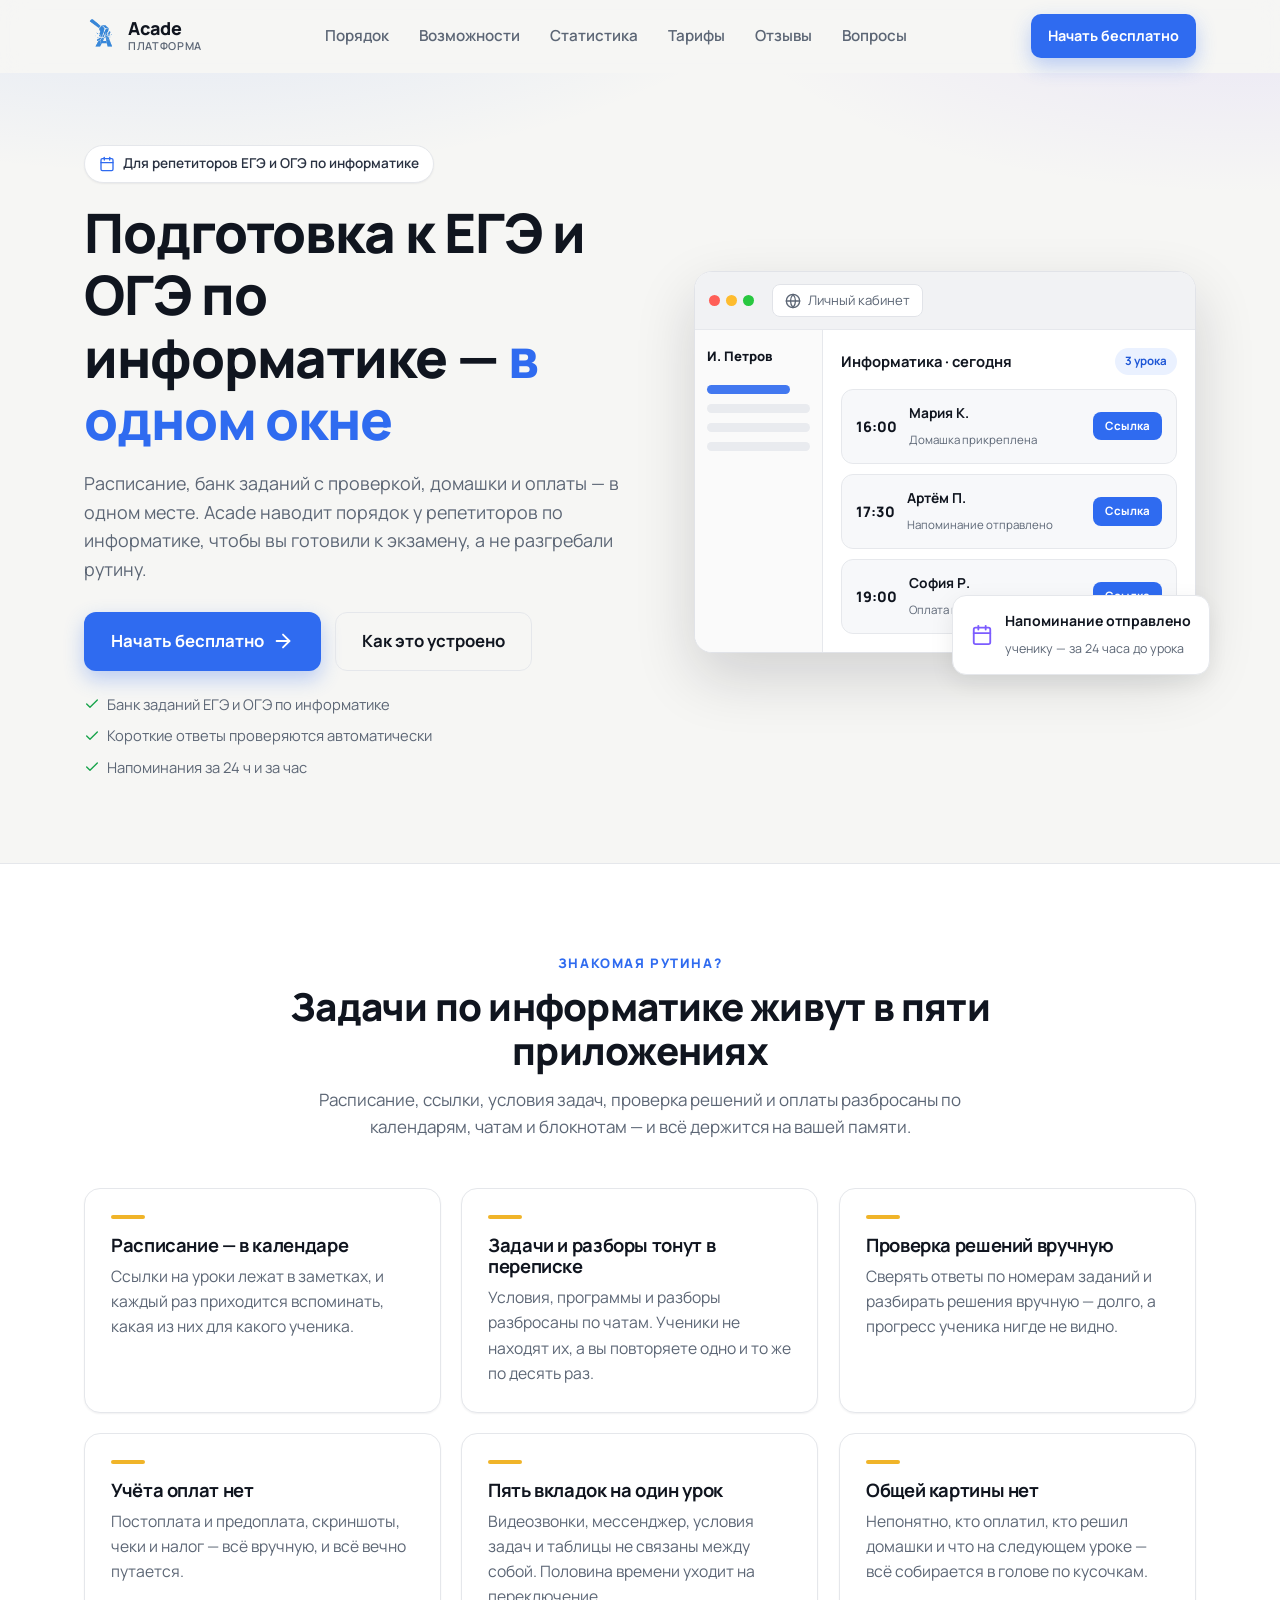
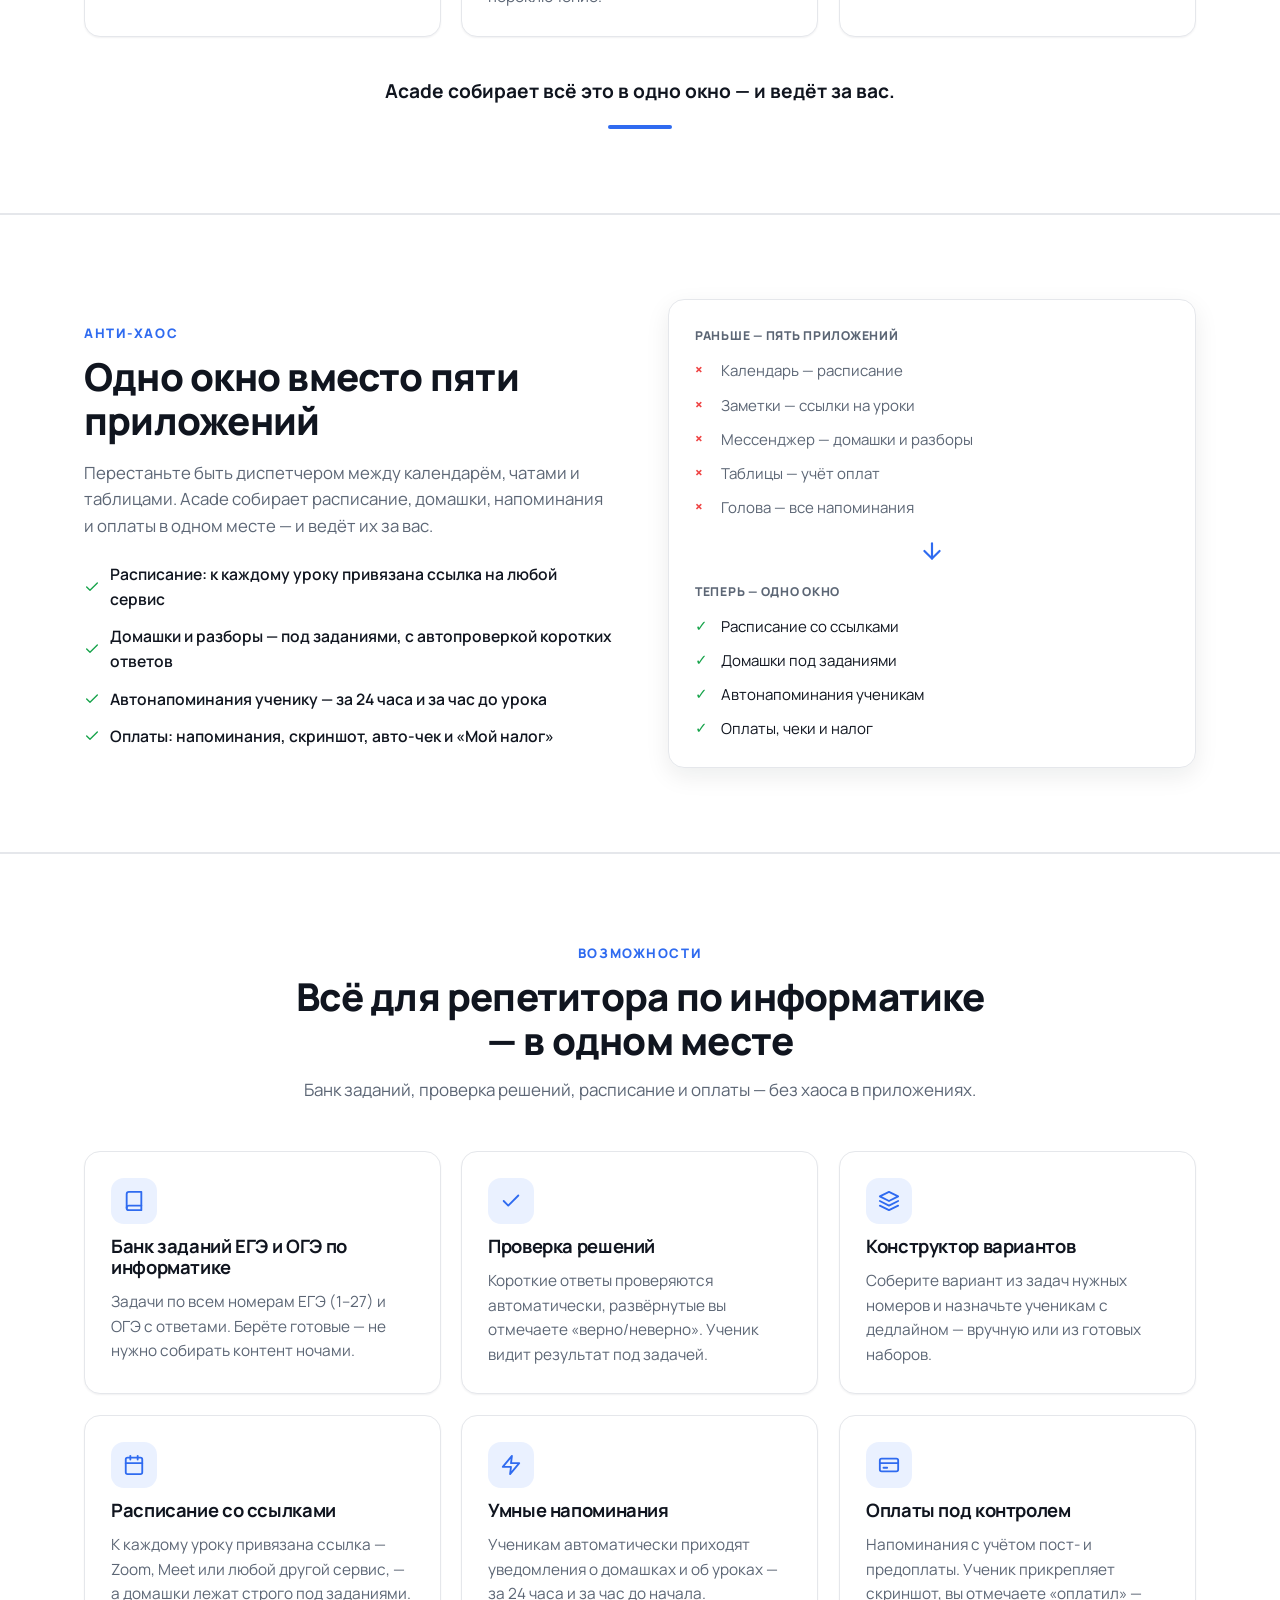
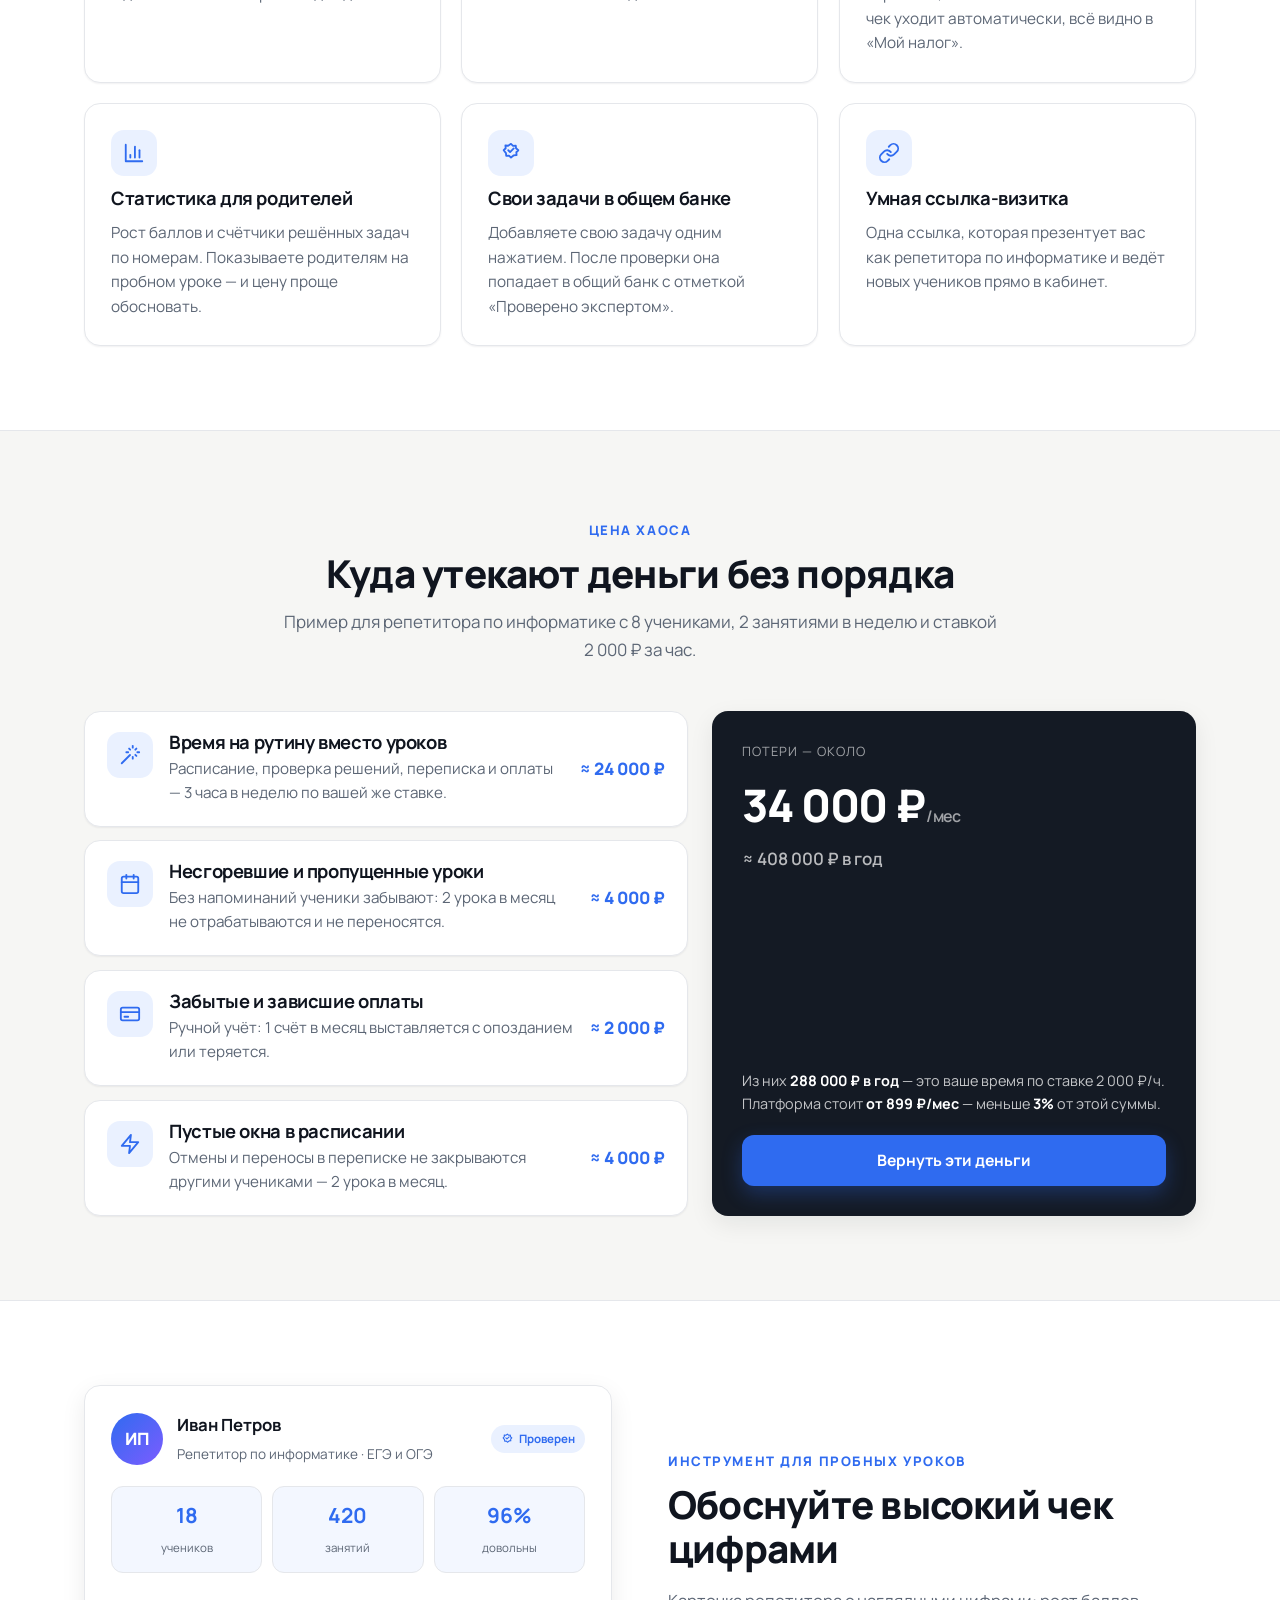
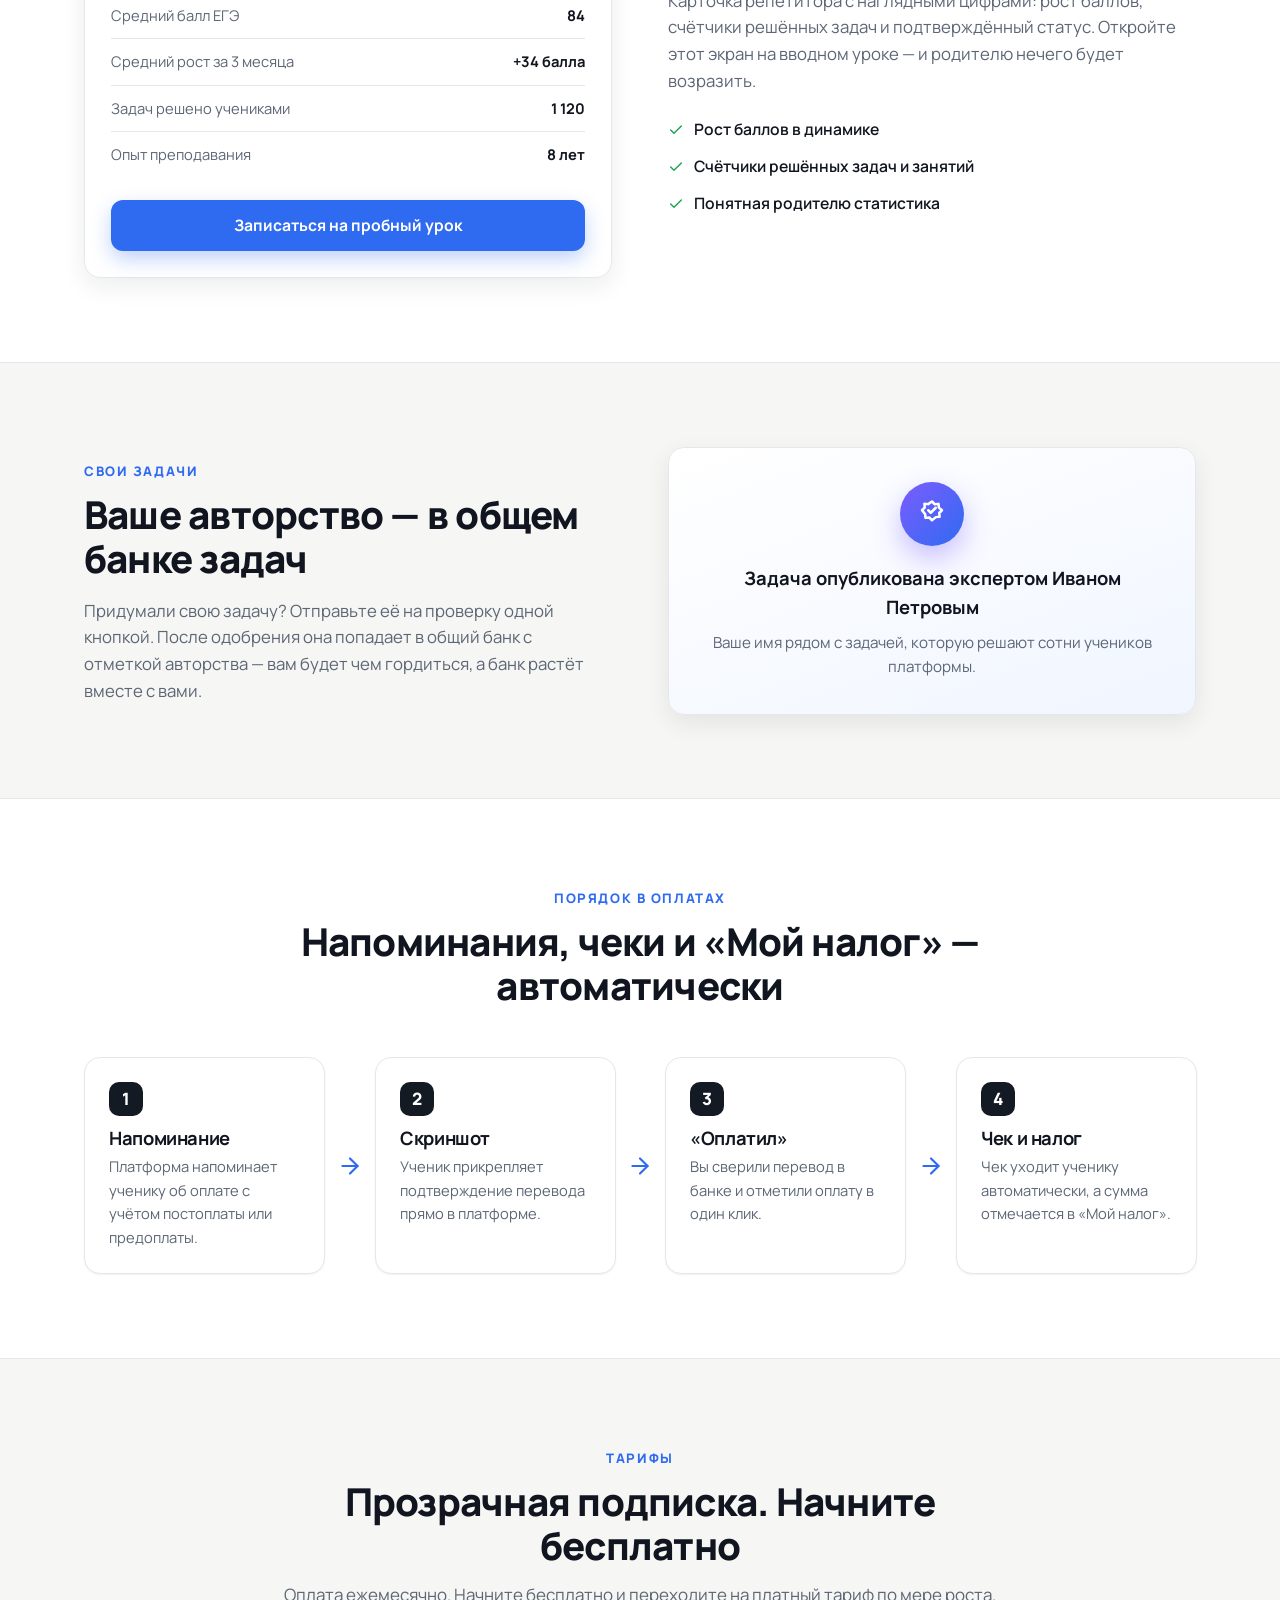
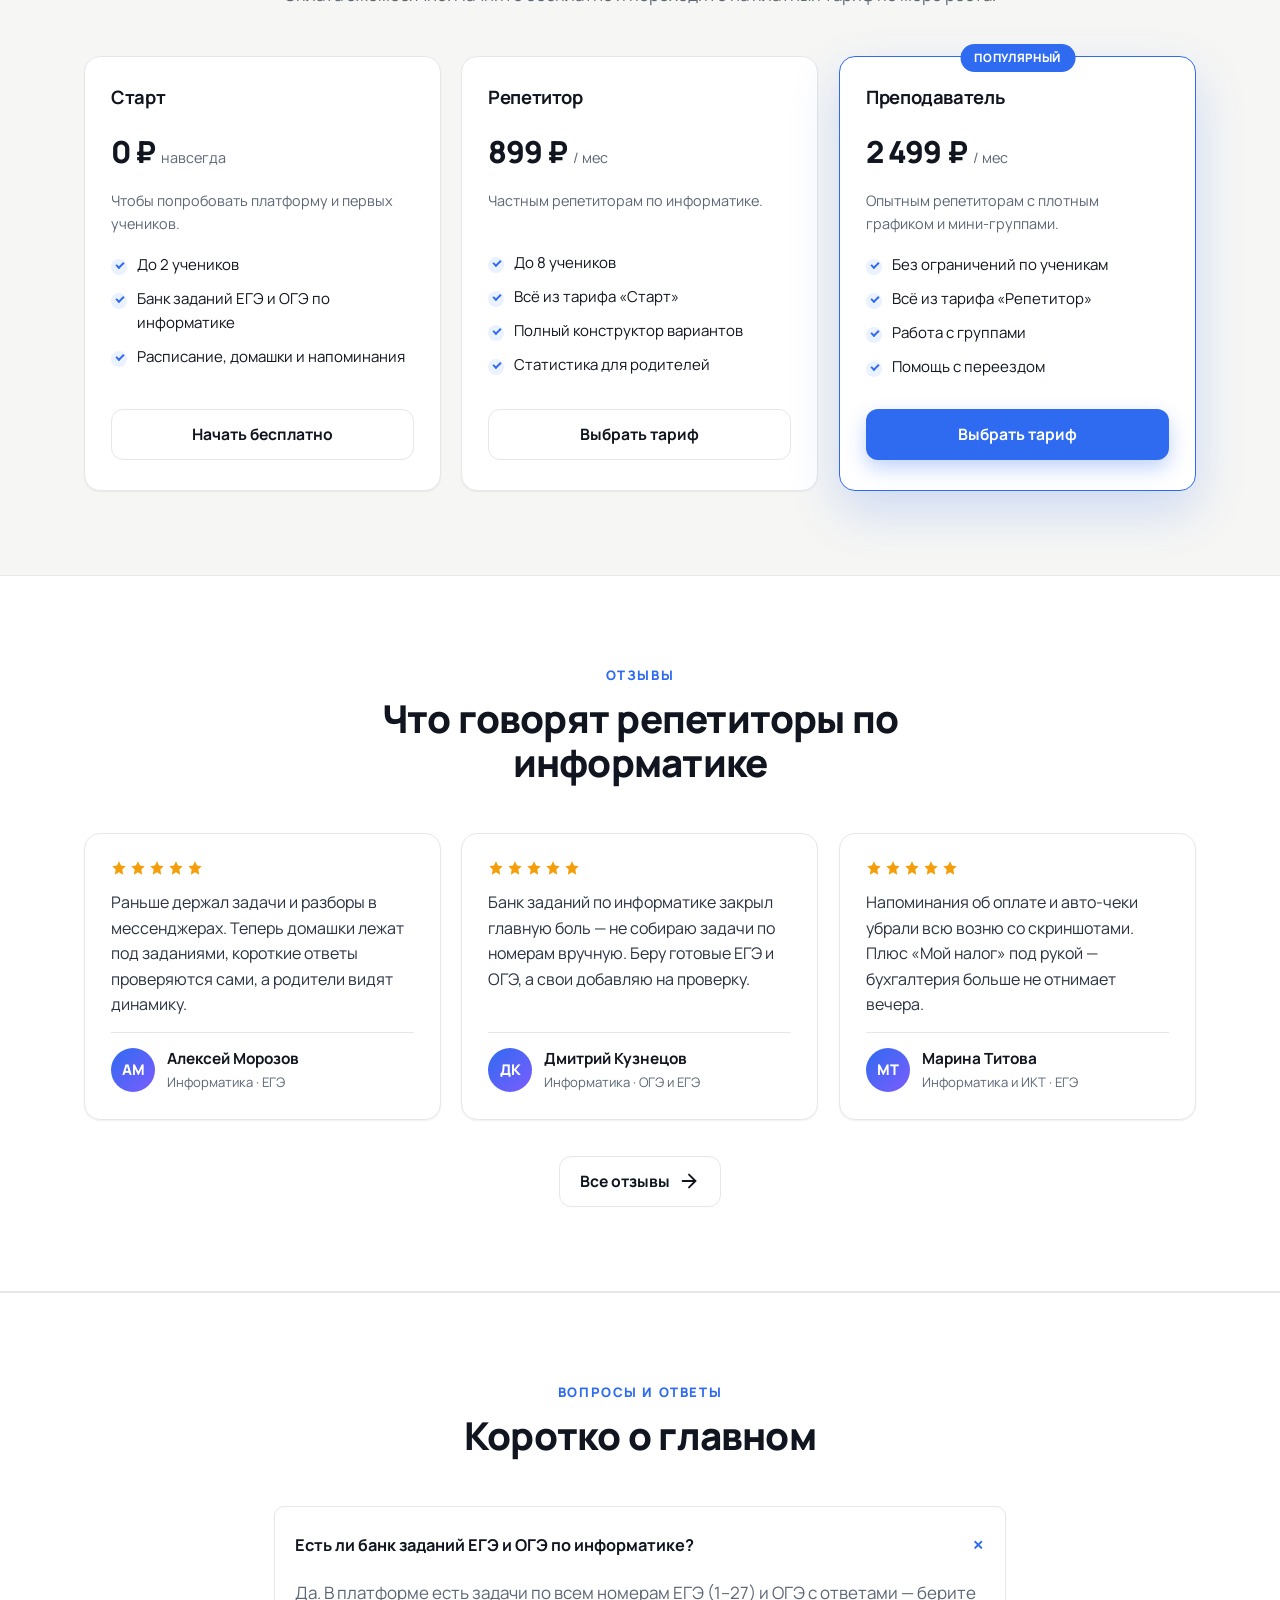
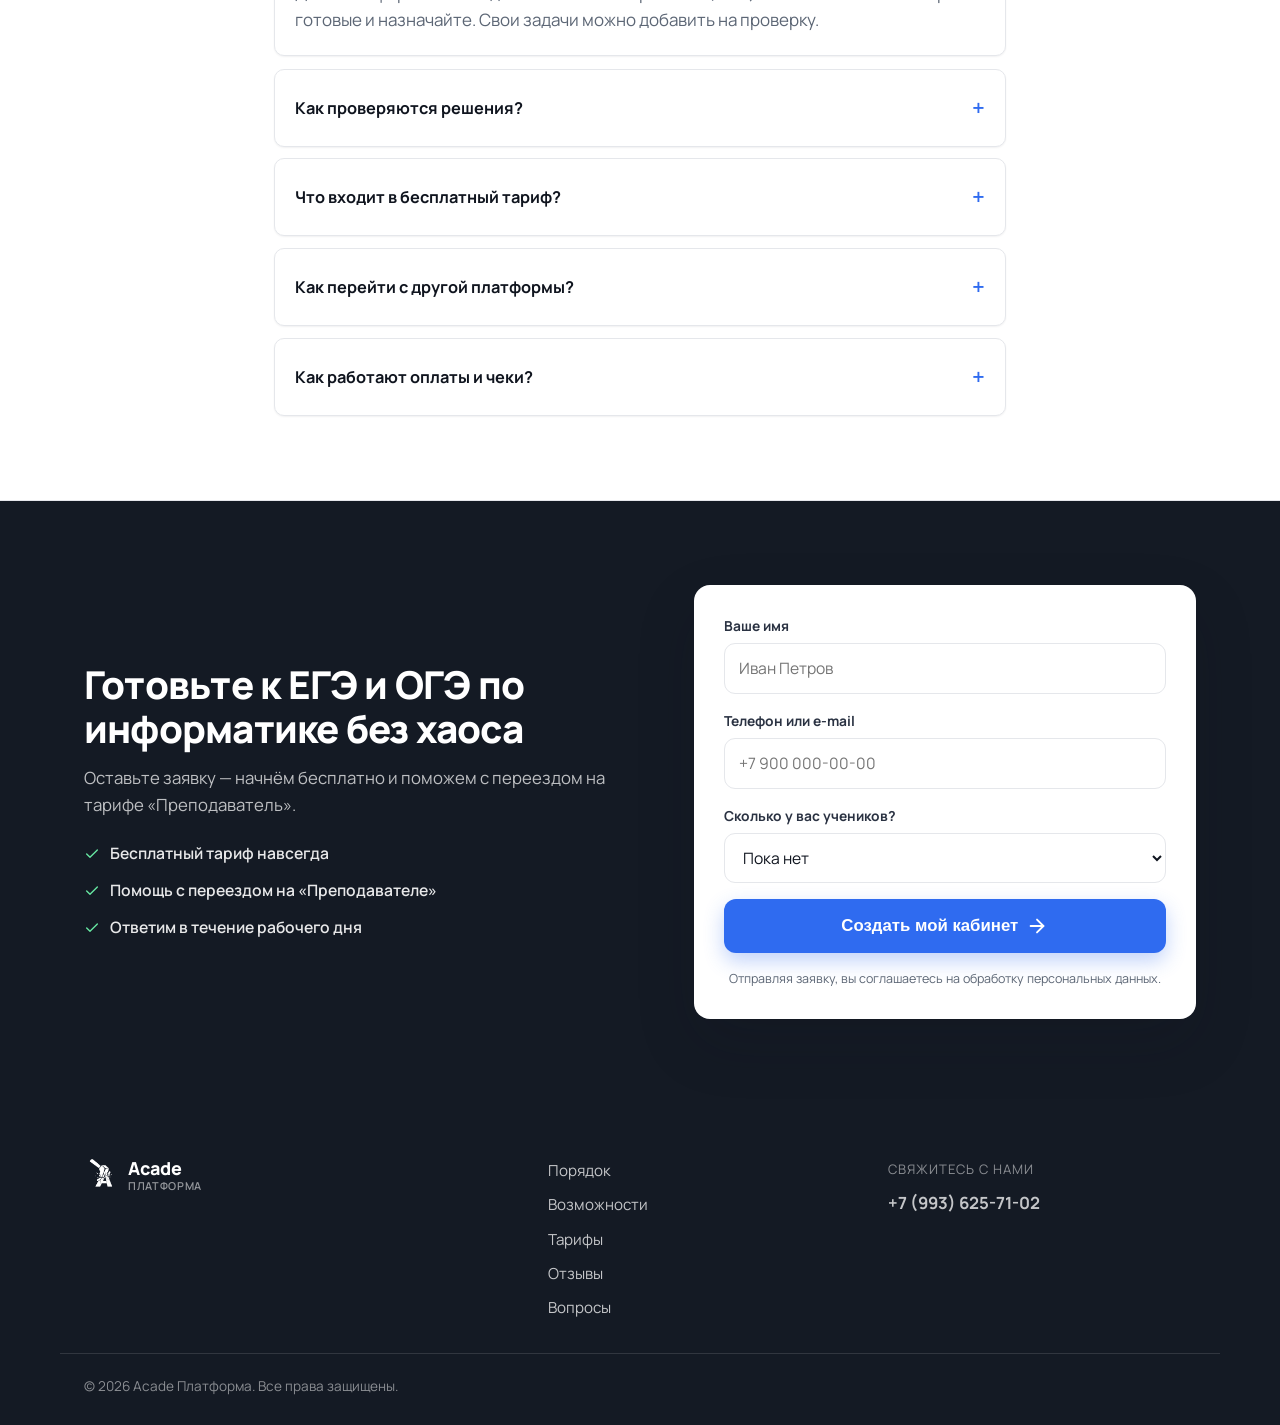
==== commit 9bba86a1: "update" ====
--- a/index.html
+++ b/index.html
@@ -3,14 +3,14 @@
 <head>
   <meta charset="UTF-8" />
   <meta name="viewport" content="width=device-width, initial-scale=1.0" />
-  <title>Аcade — порядок в уроках вместо хаоса</title>
-  <meta name="description" content="Аcade собирает расписание, домашки, напоминания и оплаты репетитора в одно окно: свой бренд, банк заданий ЕГЭ, авто-напоминания и чеки. Бесплатный тариф." />
+  <title>Аcade — платформа для репетиторов ЕГЭ и ОГЭ по информатике</title>
+  <meta name="description" content="Аcade собирает расписание, домашки, проверку задач и оплаты репетитора по информатике в одно окно. Банк заданий ЕГЭ и ОГЭ, авто-напоминания и чеки. Бесплатный тариф." />
   <meta name="theme-color" content="#141a24" />
   <link rel="icon" type="image/png" sizes="32x32" href="favicon-32x32.png" />
   <link rel="apple-touch-icon" href="apple-touch-icon.png" />
   <meta property="og:type" content="website" />
-  <meta property="og:title" content="Аcade — одно окно вместо пяти приложений" />
-  <meta property="og:description" content="Расписание со ссылками, домашки под заданиями, автонапоминания и оплаты — в одном месте. Платформа для репетиторов." />
+  <meta property="og:title" content="Аcade — порядок в подготовке к ЕГЭ и ОГЭ по информатике" />
+  <meta property="og:description" content="Платформа для репетиторов по информатике: банк заданий ЕГЭ и ОГЭ, проверка решений, расписание, напоминания и оплаты — в одном окне." />
   <meta property="og:site_name" content="Аcade" />
   <link rel="preconnect" href="https://fonts.googleapis.com" />
   <link rel="preconnect" href="https://fonts.gstatic.com" crossorigin />
@@ -85,12 +85,12 @@
     <section class="hero">
       <div class="container hero-grid">
         <div class="hero-copy">
-          <span class="eyebrow"><svg class="icon icon-sm" aria-hidden="true"><use href="#i-calendar"/></svg> Помощник репетитора № 1</span>
-          <h1>Одно окно вместо <span class="accent">пяти приложений</span></h1>
+          <span class="eyebrow"><svg class="icon icon-sm" aria-hidden="true"><use href="#i-calendar"/></svg> Для репетиторов ЕГЭ и ОГЭ по информатике</span>
+          <h1>Подготовка к ЕГЭ и ОГЭ по информатике — <span class="accent">в одном окне</span></h1>
           <p class="lead">
-            Расписание, где к каждому уроку привязана ссылка на любой сервис, домашки под конкретными заданиями,
-            автонапоминания и оплаты — в одном месте. Аcade наводит порядок
-            и ведёт рутину за вас, чтобы вы просто преподавали.
+            Расписание, банк заданий с проверкой, домашки и оплаты — в одном месте.
+            Аcade наводит порядок у репетиторов по информатике, чтобы вы готовили
+            к экзамену, а не разгребали рутину.
           </p>
 
           <div class="hero-cta">
@@ -99,9 +99,9 @@
           </div>
 
           <ul class="hero-trust">
+            <li><svg class="icon icon-sm" aria-hidden="true"><use href="#i-check"/></svg> Банк заданий ЕГЭ и ОГЭ по информатике</li>
+            <li><svg class="icon icon-sm" aria-hidden="true"><use href="#i-check"/></svg> Короткие ответы проверяются автоматически</li>
             <li><svg class="icon icon-sm" aria-hidden="true"><use href="#i-check"/></svg> Напоминания за 24 ч и за час</li>
-            <li><svg class="icon icon-sm" aria-hidden="true"><use href="#i-check"/></svg> Домашки не теряются в переписке</li>
-            <li><svg class="icon icon-sm" aria-hidden="true"><use href="#i-check"/></svg> Помощь с переносом с других платформ</li>
           </ul>
         </div>
 
@@ -109,7 +109,7 @@
           <div class="browser">
             <div class="browser-bar">
               <span class="dot red"></span><span class="dot yellow"></span><span class="dot green"></span>
-              <span class="browser-url"><svg class="icon icon-sm"><use href="#i-globe"/></svg> petrov.acade-platform.ru</span>
+              <span class="browser-url"><svg class="icon icon-sm"><use href="#i-globe"/></svg> Личный кабинет</span>
             </div>
             <div class="browser-body">
               <div class="mock-side">
@@ -121,7 +121,7 @@
               </div>
               <div class="mock-main">
                 <div class="mock-topbar">
-                  <span class="mock-title">Расписание · сегодня</span>
+                  <span class="mock-title">Информатика · сегодня</span>
                   <span class="mock-chip">3 урока</span>
                 </div>
                 <div class="mock-list">
@@ -157,8 +157,8 @@
       <div class="container">
         <div class="section-head">
           <span class="kicker">Знакомая рутина?</span>
-          <h2>Ваши уроки живут в пяти приложениях</h2>
-          <p class="section-sub">Расписание, ссылки, домашки, напоминания и оплаты разбросаны по календарям, чатам и блокнотам — и всё держится на вашей памяти.</p>
+          <h2>Задачи по информатике живут в пяти приложениях</h2>
+          <p class="section-sub">Расписание, ссылки, условия задач, проверка решений и оплаты разбросаны по календарям, чатам и блокнотам — и всё держится на вашей памяти.</p>
         </div>
         <div class="cards-3">
           <article class="card pain">
@@ -166,12 +166,12 @@
             <p>Ссылки на уроки лежат в заметках, и каждый раз приходится вспоминать, какая из них для какого ученика.</p>
           </article>
           <article class="card pain">
-            <h3>Домашки тонут в переписке</h3>
-            <p>Задания и разборы разбросаны по чатам. Ученики не находят их, а вы повторяете одно и то же по десять раз.</p>
+            <h3>Задачи и разборы тонут в переписке</h3>
+            <p>Условия, программы и разборы разбросаны по чатам. Ученики не находят их, а вы повторяете одно и то же по десять раз.</p>
           </article>
           <article class="card pain">
-            <h3>Напоминания — в голове</h3>
-            <p>Держите в памяти, кому когда звонить и кто что должен. Один забытый урок — и ученик пропал.</p>
+            <h3>Проверка решений вручную</h3>
+            <p>Сверять ответы по номерам заданий и разбирать решения вручную — долго, а прогресс ученика нигде не видно.</p>
           </article>
           <article class="card pain">
             <h3>Учёта оплат нет</h3>
@@ -179,11 +179,11 @@
           </article>
           <article class="card pain">
             <h3>Пять вкладок на один урок</h3>
-            <p>Видеозвонки, мессенджер, документы и таблицы не связаны между собой. Половина времени уходит на переключение.</p>
+            <p>Видеозвонки, мессенджер, условия задач и таблицы не связаны между собой. Половина времени уходит на переключение.</p>
           </article>
           <article class="card pain">
             <h3>Общей картины нет</h3>
-            <p>Непонятно, кто оплатил, у кого домашка и что на следующем уроке — всё собирается в голове по кусочкам.</p>
+            <p>Непонятно, кто оплатил, кто решил домашки и что на следующем уроке — всё собирается в голове по кусочкам.</p>
           </article>
         </div>
         <p class="turn">Аcade собирает всё это в одно окно — и ведёт за вас.</p>
@@ -199,7 +199,7 @@
           <p>Перестаньте быть диспетчером между календарём, чатами и таблицами. Аcade собирает расписание, домашки, напоминания и оплаты в одном месте — и ведёт их за вас.</p>
           <ul class="check-list">
             <li><svg class="icon icon-sm" aria-hidden="true"><use href="#i-check"/></svg> Расписание: к каждому уроку привязана ссылка на любой сервис</li>
-            <li><svg class="icon icon-sm" aria-hidden="true"><use href="#i-check"/></svg> Домашки и разборы — под конкретными заданиями, а не в переписке</li>
+            <li><svg class="icon icon-sm" aria-hidden="true"><use href="#i-check"/></svg> Домашки и разборы — под заданиями, с автопроверкой коротких ответов</li>
             <li><svg class="icon icon-sm" aria-hidden="true"><use href="#i-check"/></svg> Автонапоминания ученику — за 24 часа и за час до урока</li>
             <li><svg class="icon icon-sm" aria-hidden="true"><use href="#i-check"/></svg> Оплаты: напоминания, скриншот, авто-чек и «Мой налог»</li>
           </ul>
@@ -253,19 +253,34 @@
       <div class="container">
         <div class="section-head">
           <span class="kicker">Возможности</span>
-          <h2>Всё для частного репетитора — в одном месте</h2>
-          <p class="section-sub">Не «ещё одна платформа», а готовая система, которая наводит порядок в уроках и экономит ваше время.</p>
+          <h2>Всё для репетитора по информатике — в одном месте</h2>
+          <p class="section-sub">Банк заданий, проверка решений, расписание и оплаты — без хаоса в приложениях.</p>
         </div>
         <div class="cards-3">
+          <article class="card feature">
+            <div class="feature-icon"><svg class="icon" aria-hidden="true"><use href="#i-book"/></svg></div>
+            <h3>Банк заданий ЕГЭ и ОГЭ по информатике</h3>
+            <p>Задачи по всем номерам ЕГЭ (1–27) и ОГЭ с ответами. Берёте готовые — не нужно собирать контент ночами.</p>
+          </article>
+          <article class="card feature">
+            <div class="feature-icon"><svg class="icon" aria-hidden="true"><use href="#i-check"/></svg></div>
+            <h3>Проверка решений</h3>
+            <p>Короткие ответы проверяются автоматически, развёрнутые вы отмечаете «верно/неверно». Ученик видит результат под задачей.</p>
+          </article>
+          <article class="card feature">
+            <div class="feature-icon"><svg class="icon" aria-hidden="true"><use href="#i-layers"/></svg></div>
+            <h3>Конструктор вариантов</h3>
+            <p>Соберите вариант из задач нужных номеров и назначьте ученикам с дедлайном — вручную или из готовых наборов.</p>
+          </article>
           <article class="card feature">
             <div class="feature-icon"><svg class="icon" aria-hidden="true"><use href="#i-calendar"/></svg></div>
             <h3>Расписание со ссылками</h3>
-            <p>К каждому уроку привязана ссылка — Zoom, Meet или любой другой сервис, — а домашки и разборы лежат строго под конкретными заданиями.</p>
+            <p>К каждому уроку привязана ссылка — Zoom, Meet или любой другой сервис, — а домашки лежат строго под заданиями.</p>
           </article>
           <article class="card feature">
             <div class="feature-icon"><svg class="icon" aria-hidden="true"><use href="#i-bolt"/></svg></div>
             <h3>Умные напоминания</h3>
-            <p>Ученикам автоматически приходят уведомления о домашках и об уроках — за 24 часа и за час до начала. Прогулов становится меньше.</p>
+            <p>Ученикам автоматически приходят уведомления о домашках и об уроках — за 24 часа и за час до начала.</p>
           </article>
           <article class="card feature">
             <div class="feature-icon"><svg class="icon" aria-hidden="true"><use href="#i-card"/></svg></div>
@@ -273,22 +288,10 @@
             <p>Напоминания с учётом пост- и предоплаты. Ученик прикрепляет скриншот, вы отмечаете «оплатил» — чек уходит автоматически, всё видно в «Мой налог».</p>
           </article>
           <article class="card feature">
-            <div class="feature-icon"><svg class="icon" aria-hidden="true"><use href="#i-book"/></svg></div>
-            <h3>Встроенный банк заданий ЕГЭ</h3>
-            <p>Актуальные задачи по математике, информатике, русскому, английскому и другим предметам. Не нужно тратить ночи на перенос контента.</p>
-          </article>
-          <article class="card feature">
             <div class="feature-icon"><svg class="icon" aria-hidden="true"><use href="#i-chart"/></svg></div>
             <h3>Статистика для родителей</h3>
-            <p>Понятные графики роста баллов и счётчики решённых задач. Показываете родителям на пробном уроке — и цену проще обосновать.</p>
-          </article>
-          <!-- White Label (скрыто)
-          <article class="card feature">
-            <div class="feature-icon"><svg class="icon" aria-hidden="true"><use href="#i-layers"/></svg></div>
-            <h3>White Label и поддомен</h3>
-            <p>Личный сайт на поддомене вида <b>petrov.acade-platform.ru</b>. Ваше фото, логотип и цвета. Никаких упоминаний стороннего софта.</p>
-          </article>
-          -->
+            <p>Рост баллов и счётчики решённых задач по номерам. Показываете родителям на пробном уроке — и цену проще обосновать.</p>
+          </article>
           <article class="card feature">
             <div class="feature-icon"><svg class="icon" aria-hidden="true"><use href="#i-badge"/></svg></div>
             <h3>Свои задачи в общем банке</h3>
@@ -297,12 +300,7 @@
           <article class="card feature">
             <div class="feature-icon"><svg class="icon" aria-hidden="true"><use href="#i-link"/></svg></div>
             <h3>Умная ссылка-визитка</h3>
-            <p>Одна ссылка, которая презентует вас как профессионала и ведёт новых учеников прямо в кабинет.</p>
-          </article>
-          <article class="card feature">
-            <div class="feature-icon"><svg class="icon" aria-hidden="true"><use href="#i-wand"/></svg></div>
-            <h3>Помощь с переносом</h3>
-            <p>Поможем перевести учеников и материалы с другой платформы — без потери истории и расписания.</p>
+            <p>Одна ссылка, которая презентует вас как репетитора по информатике и ведёт новых учеников прямо в кабинет.</p>
           </article>
         </div>
       </div>
@@ -357,7 +355,7 @@
         <div class="section-head">
           <span class="kicker">Цена хаоса</span>
           <h2>Куда утекают деньги без порядка</h2>
-          <p class="section-sub">Пример для репетитора с 8 учениками, 2 занятиями в неделю и ставкой 2 000 ₽ за час.</p>
+          <p class="section-sub">Пример для репетитора по информатике с 8 учениками, 2 занятиями в неделю и ставкой 2 000 ₽ за час.</p>
         </div>
 
         <div class="loss-layout">
@@ -366,7 +364,7 @@
               <div class="loss-icon"><svg class="icon" aria-hidden="true"><use href="#i-wand"/></svg></div>
               <div class="loss-body">
                 <h3>Время на рутину вместо уроков</h3>
-                <p>Расписание, домашки, переписка и оплаты — 3 часа в неделю по вашей же ставке.</p>
+                <p>Расписание, проверка решений, переписка и оплаты — 3 часа в неделю по вашей же ставке.</p>
               </div>
               <span class="loss-value">≈ 24 000 ₽</span>
             </div>
@@ -426,7 +424,7 @@
               <div class="tutor-avatar" aria-hidden="true">ИП</div>
               <div class="tutor-id">
                 <b>Иван Петров</b>
-                <span>Репетитор по математике · ЕГЭ</span>
+                <span>Репетитор по информатике · ЕГЭ и ОГЭ</span>
               </div>
               <span class="tutor-verified"><svg class="icon" aria-hidden="true"><use href="#i-badge"/></svg> Проверен</span>
             </div>
@@ -461,7 +459,7 @@
         <div class="split-visual">
           <div class="badge-card">
             <div class="badge-ribbon"><svg class="icon" aria-hidden="true"><use href="#i-badge"/></svg></div>
-            <b>Задача проверена экспертом Иваном Петровым</b>
+            <b>Задача опубликована экспертом Иваном Петровым</b>
             <p>Ваше имя рядом с задачей, которую решают сотни учеников платформы.</p>
           </div>
         </div>
@@ -493,17 +491,17 @@
         <div class="section-head">
           <span class="kicker">Тарифы</span>
           <h2>Прозрачная подписка. Начните бесплатно</h2>
-          <p class="section-sub">Оплата ежемесячно. Никаких скрытых платежей — платите только за количество учеников.</p>
+          <p class="section-sub">Оплата ежемесячно. Начните бесплатно и переходите на платный тариф по мере роста.</p>
         </div>
         <div class="pricing">
           <article class="price-card">
             <h3>Старт</h3>
             <div class="price"><span class="amount">0 ₽</span><span class="period">навсегда</span></div>
-            <p class="price-desc">Начинающим репетиторам и для тестирования платформы.</p>
+            <p class="price-desc">Чтобы попробовать платформу и первых учеников.</p>
             <ul class="price-features">
               <li>До 2 учеников</li>
-              <li>Базовый функционал</li>
-              <li>Общий домен</li>
+              <li>Банк заданий ЕГЭ и ОГЭ по информатике</li>
+              <li>Расписание, домашки и напоминания</li>
             </ul>
             <a class="btn btn-outline btn-block" href="#cta">Начать бесплатно</a>
           </article>
@@ -511,12 +509,12 @@
           <article class="price-card">
             <h3>Репетитор</h3>
             <div class="price"><span class="amount">899 ₽</span><span class="period">/ мес</span></div>
-            <p class="price-desc">Частным учителям с небольшой стабильной нагрузкой.</p>
+            <p class="price-desc">Частным репетиторам по информатике.</p>
             <ul class="price-features">
               <li>До 8 учеников</li>
-              <li>Общий домен</li>
-              <li>Полный конструктор уроков</li>
-              <li>Помощь с переездом и регистрацией</li>
+              <li>Всё из тарифа «Старт»</li>
+              <li>Полный конструктор вариантов</li>
+              <li>Статистика для родителей</li>
             </ul>
             <a class="btn btn-outline btn-block" href="#cta">Выбрать тариф</a>
           </article>
@@ -525,11 +523,12 @@
             <span class="badge-popular">Популярный</span>
             <h3>Преподаватель</h3>
             <div class="price"><span class="amount">2 499 ₽</span><span class="period">/ мес</span></div>
-            <p class="price-desc">Опытным педагогам с плотным графиком и упором на личный бренд.</p>
+            <p class="price-desc">Опытным репетиторам с плотным графиком и мини-группами.</p>
             <ul class="price-features">
-              <li>До 20 учеников</li>
-              <!-- <li><b>Личный поддомен + логотип</b> (White Label)</li> -->
+              <li>Без ограничений по ученикам</li>
               <li>Всё из тарифа «Репетитор»</li>
+              <li>Работа с группами</li>
+              <li>Помощь с переездом</li>
             </ul>
             <a class="btn btn-primary btn-block" href="#cta">Выбрать тариф</a>
           </article>
@@ -556,19 +555,19 @@
       <div class="container">
         <div class="section-head">
           <span class="kicker">Отзывы</span>
-          <h2>Что говорят репетиторы</h2>
+          <h2>Что говорят репетиторы по информатике</h2>
         </div>
         <div class="reviews-grid">
           <article class="card review-card">
             <div class="review-stars" aria-label="Оценка 5 из 5">
               <svg class="icon" aria-hidden="true"><use href="#i-star"/></svg><svg class="icon" aria-hidden="true"><use href="#i-star"/></svg><svg class="icon" aria-hidden="true"><use href="#i-star"/></svg><svg class="icon" aria-hidden="true"><use href="#i-star"/></svg><svg class="icon" aria-hidden="true"><use href="#i-star"/></svg>
             </div>
-            <p class="review-text">Раньше вела всё в таблицах и мессенджерах. Теперь у меня единое расписание, домашки лежат под заданиями, а родители видят динамику. На рутину уходит в разы меньше времени.</p>
+            <p class="review-text">Раньше держал задачи и разборы в мессенджерах. Теперь домашки лежат под заданиями, короткие ответы проверяются сами, а родители видят динамику.</p>
             <div class="review-author">
-              <div class="review-avatar" aria-hidden="true">ЕС</div>
+              <div class="review-avatar" aria-hidden="true">АМ</div>
               <div>
-                <div class="review-name">Елена Смирнова</div>
-                <div class="review-role">Русский язык · ЕГЭ</div>
+                <div class="review-name">Алексей Морозов</div>
+                <div class="review-role">Информатика · ЕГЭ</div>
               </div>
             </div>
           </article>
@@ -577,12 +576,12 @@
             <div class="review-stars" aria-label="Оценка 5 из 5">
               <svg class="icon" aria-hidden="true"><use href="#i-star"/></svg><svg class="icon" aria-hidden="true"><use href="#i-star"/></svg><svg class="icon" aria-hidden="true"><use href="#i-star"/></svg><svg class="icon" aria-hidden="true"><use href="#i-star"/></svg><svg class="icon" aria-hidden="true"><use href="#i-star"/></svg>
             </div>
-            <p class="review-text">Банк заданий закрыл главную боль — больше не переношу задачи ночами. Беру готовые, а свои добавляю на проверку и получаю отметку автора.</p>
+            <p class="review-text">Банк заданий по информатике закрыл главную боль — не собираю задачи по номерам вручную. Беру готовые ЕГЭ и ОГЭ, а свои добавляю на проверку.</p>
             <div class="review-author">
               <div class="review-avatar" aria-hidden="true">ДК</div>
               <div>
                 <div class="review-name">Дмитрий Кузнецов</div>
-                <div class="review-role">Информатика · ЕГЭ</div>
+                <div class="review-role">Информатика · ОГЭ и ЕГЭ</div>
               </div>
             </div>
           </article>
@@ -596,7 +595,7 @@
               <div class="review-avatar" aria-hidden="true">МТ</div>
               <div>
                 <div class="review-name">Марина Титова</div>
-                <div class="review-role">Химия · ОГЭ и ЕГЭ</div>
+                <div class="review-role">Информатика и ИКТ · ЕГЭ</div>
               </div>
             </div>
           </article>
@@ -622,26 +621,20 @@
           </details>
           -->
           <details open>
+            <summary>Есть ли банк заданий ЕГЭ и ОГЭ по информатике?</summary>
+            <p>Да. В платформе есть задачи по всем номерам ЕГЭ (1–27) и ОГЭ с ответами — берите готовые и назначайте. Свои задачи можно добавить на проверку.</p>
+          </details>
+          <details>
+            <summary>Как проверяются решения?</summary>
+            <p>Короткие ответы проверяются автоматически, развёрнутые вы отмечаете «верно/неверно». Ученик видит результат по каждому заданию.</p>
+          </details>
+          <details>
             <summary>Что входит в бесплатный тариф?</summary>
-            <p>До 2 учеников, базовый функционал и общий домен. Этого достаточно, чтобы протестировать платформу без риска.</p>
+            <p>До 2 учеников, банк заданий по информатике, автопроверка ответов и расписание. Этого достаточно, чтобы протестировать платформу без риска.</p>
           </details>
           <details>
             <summary>Как перейти с другой платформы?</summary>
-            <p>Поможем с переездом: перенесём учеников, расписание и материалы. Заводить всё заново не придётся.</p>
-          </details>
-          <!-- Свой домен (скрыто)
-          <details>
-            <summary>Можно ли использовать свой домен?</summary>
-            <p>Да, на тарифе «Профессионал» — свой собственный домен.</p>
-          </details>
-          -->
-          <details>
-            <summary>Нужно ли самому собирать банк заданий?</summary>
-            <p>Нет. В платформу уже встроен актуальный банк задач ЕГЭ по основным предметам. Свои задачи можно добавить на проверку.</p>
-          </details>
-          <details>
-            <summary>Как добавить свою задачу в общий банк?</summary>
-            <p>Отправляете её админам одной кнопкой. После проверки задача публикуется с плашкой авторства эксперта.</p>
+            <p>На тарифе «Преподаватель» поможем с переездом: перенесём учеников, расписание и материалы. Заводить всё заново не придётся.</p>
           </details>
           <details>
             <summary>Как работают оплаты и чеки?</summary>
@@ -661,11 +654,11 @@
     <section class="section cta" id="cta">
       <div class="container cta-inner">
         <div class="cta-copy">
-          <h2>Наведите порядок в уроках уже сегодня</h2>
-          <p>Оставьте заявку — поможем с переездом с другой платформы и переведём учеников. Начать можно бесплатно.</p>
+          <h2>Готовьте к ЕГЭ и ОГЭ по информатике без хаоса</h2>
+          <p>Оставьте заявку — начнём бесплатно и поможем с переездом на тарифе «Преподаватель».</p>
           <ul class="check-list">
             <li><svg class="icon icon-sm" aria-hidden="true"><use href="#i-check"/></svg> Бесплатный тариф навсегда</li>
-            <li><svg class="icon icon-sm" aria-hidden="true"><use href="#i-check"/></svg> Помощь с переносом</li>
+            <li><svg class="icon icon-sm" aria-hidden="true"><use href="#i-check"/></svg> Помощь с переездом на «Преподавателе»</li>
             <li><svg class="icon icon-sm" aria-hidden="true"><use href="#i-check"/></svg> Ответим в течение рабочего дня</li>
           </ul>
         </div>
--- a/styles.css
+++ b/styles.css
@@ -289,7 +289,7 @@
 .flow-arrow .icon { width: 26px; height: 26px; }
 
 /* Losses */
-.loss-layout { display: grid; grid-template-columns: 1.25fr 1fr; gap: 24px; align-items: start; }
+.loss-layout { display: grid; grid-template-columns: 1.25fr 1fr; gap: 24px; align-items: stretch; }
 .loss-list { display: flex; flex-direction: column; gap: 14px; }
 .loss-item { display: flex; gap: 16px; align-items: flex-start; background: var(--surface); border: 1px solid var(--border); border-radius: var(--radius); padding: 20px 22px; box-shadow: var(--shadow-sm); }
 .loss-icon { width: 46px; height: 46px; border-radius: 13px; background: var(--blue-soft); color: var(--blue); display: grid; place-items: center; flex-shrink: 0; }
@@ -298,12 +298,12 @@
 .loss-item b { color: var(--ink); }
 .loss-body { flex: 1; min-width: 0; }
 .loss-value { align-self: center; font-weight: 800; color: var(--blue); white-space: nowrap; }
-.loss-total { position: sticky; top: 92px; background: var(--graphite); color: #fff; border-radius: var(--radius); padding: 30px; box-shadow: var(--shadow-md); }
+.loss-total { display: flex; flex-direction: column; background: var(--graphite); color: #fff; border-radius: var(--radius); padding: 30px; box-shadow: var(--shadow-md); }
 .loss-result-label { font-size: 0.8rem; text-transform: uppercase; letter-spacing: .08em; color: rgba(255,255,255,.6); }
 .loss-big { font-size: clamp(2rem, 5vw, 2.8rem); font-weight: 800; letter-spacing: -0.03em; margin: 8px 0 4px; }
 .loss-unit { font-size: 1rem; font-weight: 600; color: rgba(255,255,255,.6); }
 .loss-year { color: rgba(255,255,255,.7); font-weight: 600; }
-.loss-compare { font-size: 0.9rem; color: rgba(255,255,255,.75); margin: 20px 0; }
+.loss-compare { font-size: 0.9rem; color: rgba(255,255,255,.75); margin: auto 0 20px; }
 .loss-compare b { color: #fff; }
 .loss-total .btn { width: 100%; }
 
@@ -452,31 +452,83 @@
   .hero-grid, .split, .split.reverse, .cta-inner { grid-template-columns: 1fr; gap: 40px; }
   .split.reverse .split-copy { order: 0; }
   .loss-layout { grid-template-columns: 1fr; }
-  .loss-total { position: static; }
   .cards-3, .steps, .pricing { grid-template-columns: repeat(2, 1fr); }
   .reviews-grid { grid-template-columns: repeat(2, 1fr); }
   .flow { flex-direction: column; }
-  .flow-arrow { transform: rotate(90deg); }
+  .flow-arrow { transform: rotate(90deg); margin: 4px 0; }
   .footer-inner { grid-template-columns: 1fr 1fr; }
+  .hero-visual { max-width: 560px; margin: 0 auto; }
 }
 
 @media (max-width: 720px) {
   body { font-size: 16px; }
+  .container { padding: 0 18px; }
+
+  /* Мобильное меню */
   .nav {
     position: fixed; inset: 72px 0 auto 0; flex-direction: column; gap: 4px;
-    background: var(--surface); border-bottom: 1px solid var(--border); padding: 14px 24px 20px;
+    background: var(--surface); border-bottom: 1px solid var(--border); padding: 14px 18px 20px;
     transform: translateY(-12px); opacity: 0; pointer-events: none; transition: .2s ease;
   }
   .nav.is-open { transform: translateY(0); opacity: 1; pointer-events: auto; }
   .nav a { padding: 12px; font-size: 1.02rem; }
   .nav-toggle { display: inline-flex; }
   .header-actions .btn-sm { display: none; }
-  .cards-3, .steps, .pricing, .footer-inner { grid-template-columns: 1fr; }
-  .reviews-grid { grid-template-columns: 1fr; }
+
+  /* Секции и сетки */
+  .hero { padding: 44px 0 56px; }
+  .section { padding: 56px 0; }
+  .section-head { margin-bottom: 34px; }
+  .cards-3, .steps, .pricing, .reviews-grid, .footer-inner { grid-template-columns: 1fr; }
   .price-card.featured { transform: none; }
-  .hero { padding: 48px 0 64px; }
-  .section { padding: 60px 0; }
+
+  /* Hero */
+  .hero-visual { max-width: none; }
   .hero-float { position: static; margin-top: 18px; max-width: none; }
+  .hero-cta { gap: 10px; }
+  .hero-cta .btn { flex: 1 1 100%; }
+
+  /* CTA-кнопки по ширине */
+  .cta-action { width: 100%; }
+  .cta-action .btn { width: 100%; }
+
+  .btn-lg { padding: 13px 22px; font-size: 1rem; }
+
+  /* Карточки */
+  .tutor-card { padding: 22px; }
+  .cta-form { padding: 22px; }
+  .loss-item { gap: 12px; padding: 18px; }
+  .loss-value { font-size: 1rem; }
+  .domain-card b { font-size: 1.15rem; }
+  .tutor-stats b { font-size: 1.15rem; }
+}
+
+@media (max-width: 480px) {
+  .container { padding: 0 14px; }
+  .hero { padding: 36px 0 48px; }
+  .section { padding: 48px 0; }
+  .section-head { margin-bottom: 28px; }
+  .split { gap: 28px; }
+
+  /* Мокап без боковой панели */
+  .browser-body { grid-template-columns: 1fr; }
+  .mock-side { display: none; }
+  .mock-main { padding: 14px; gap: 12px; }
+  .mock-lesson { padding: 10px 12px; gap: 8px; flex-wrap: wrap; }
+  .mock-link { padding: 4px 10px; }
+  .browser-url { font-size: 0.72rem; }
+
+  /* Прочее */
+  .eyebrow { font-size: 0.78rem; padding: 6px 11px; }
+  .loss-item { padding: 16px; flex-wrap: wrap; }
+  .tutor-stats { gap: 8px; }
+  .tutor-stats > div { padding: 10px 6px; }
+  .tutor-stats span { font-size: 0.68rem; }
+  .review-avatar { width: 40px; height: 40px; }
+  .price-card { padding: 24px 20px; }
+  .btn { padding: 11px 16px; }
+  .btn-lg { padding: 12px 18px; }
+  .footer-contact a { font-size: 1rem; }
 }
 
 @media (prefers-reduced-motion: reduce) {
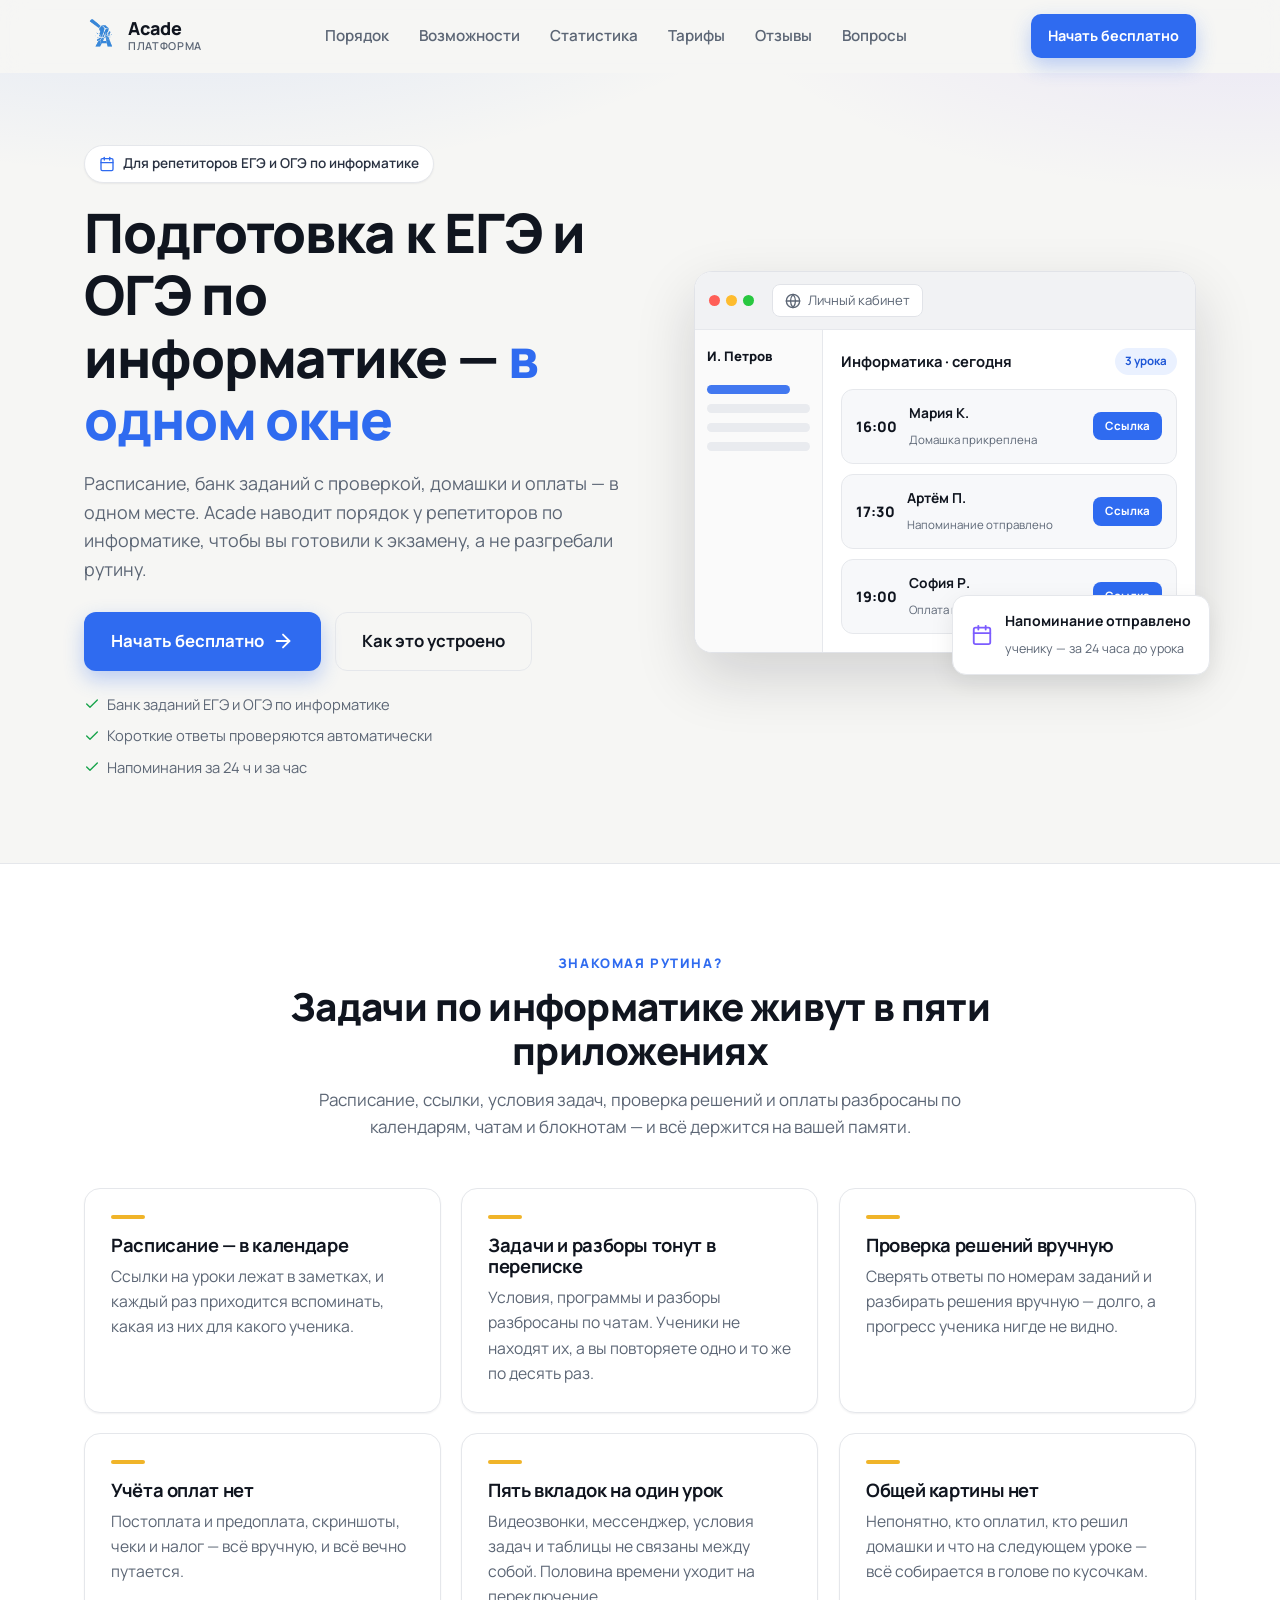
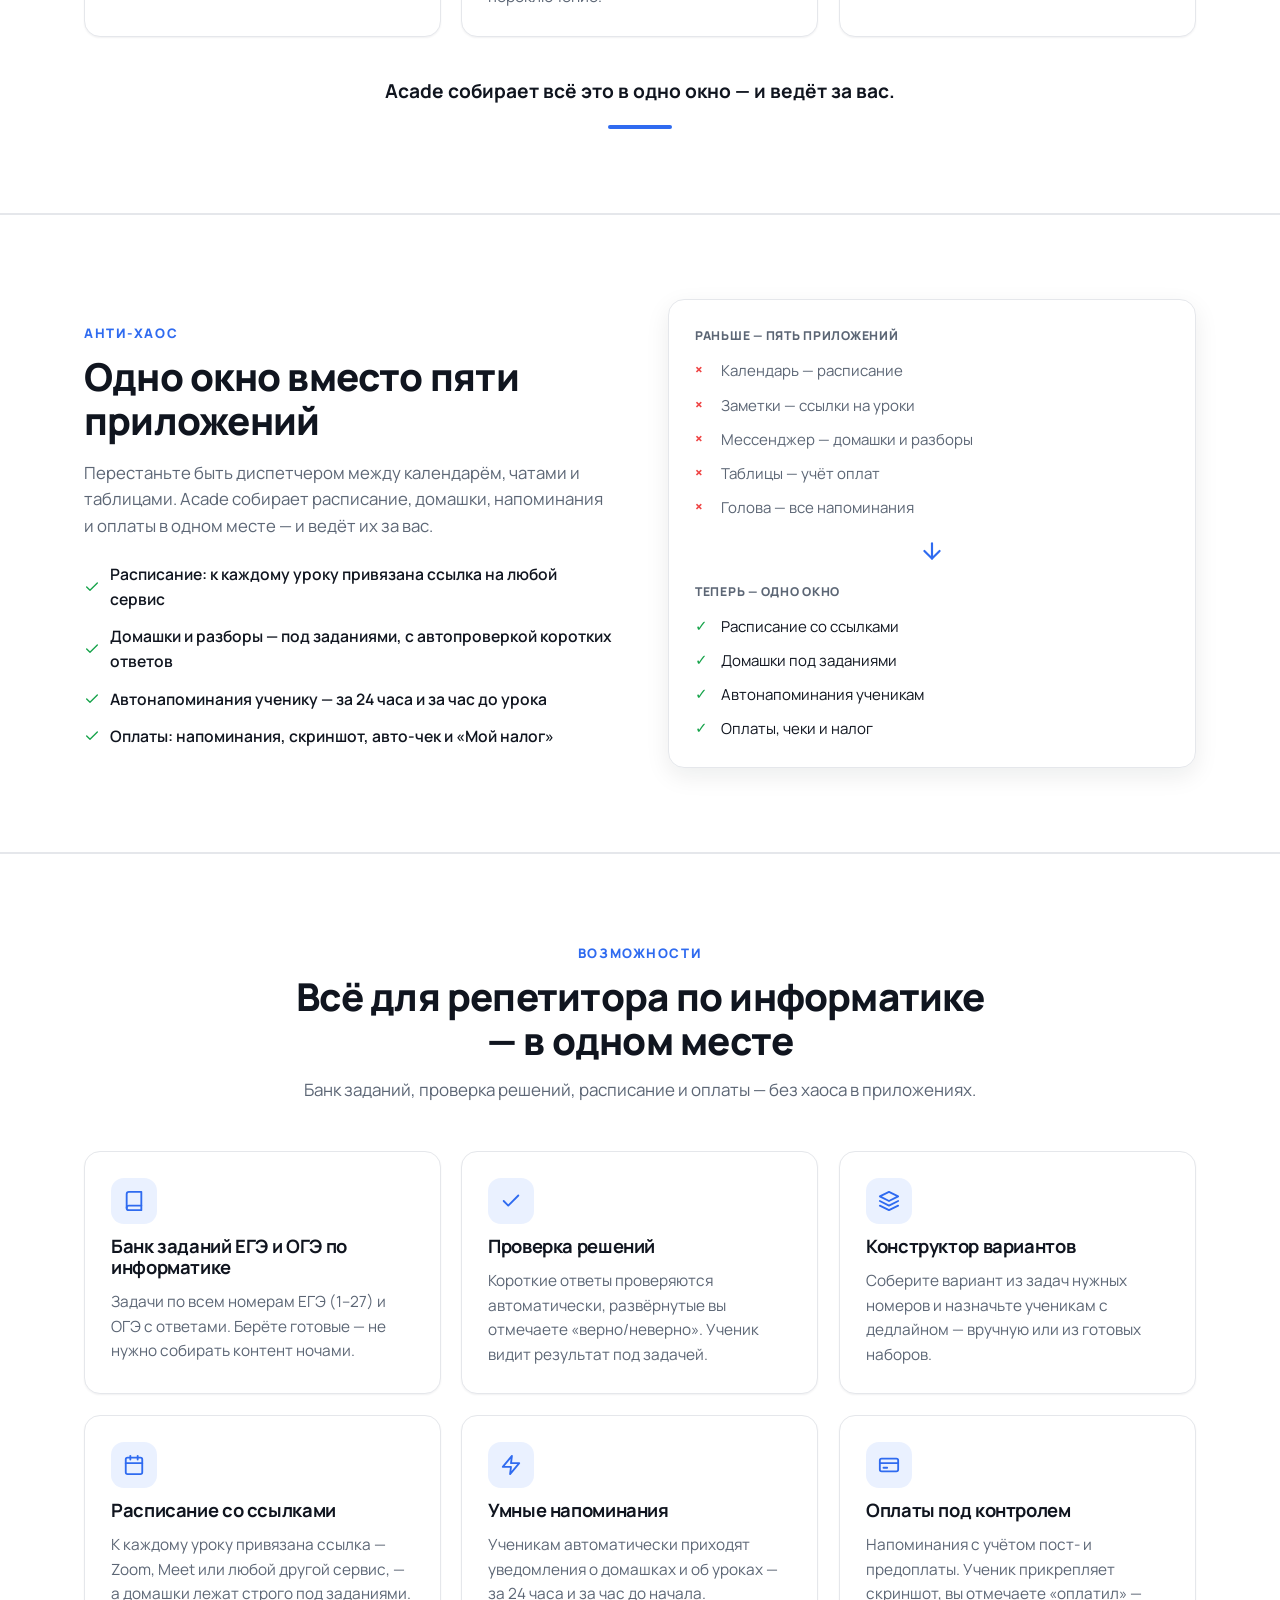
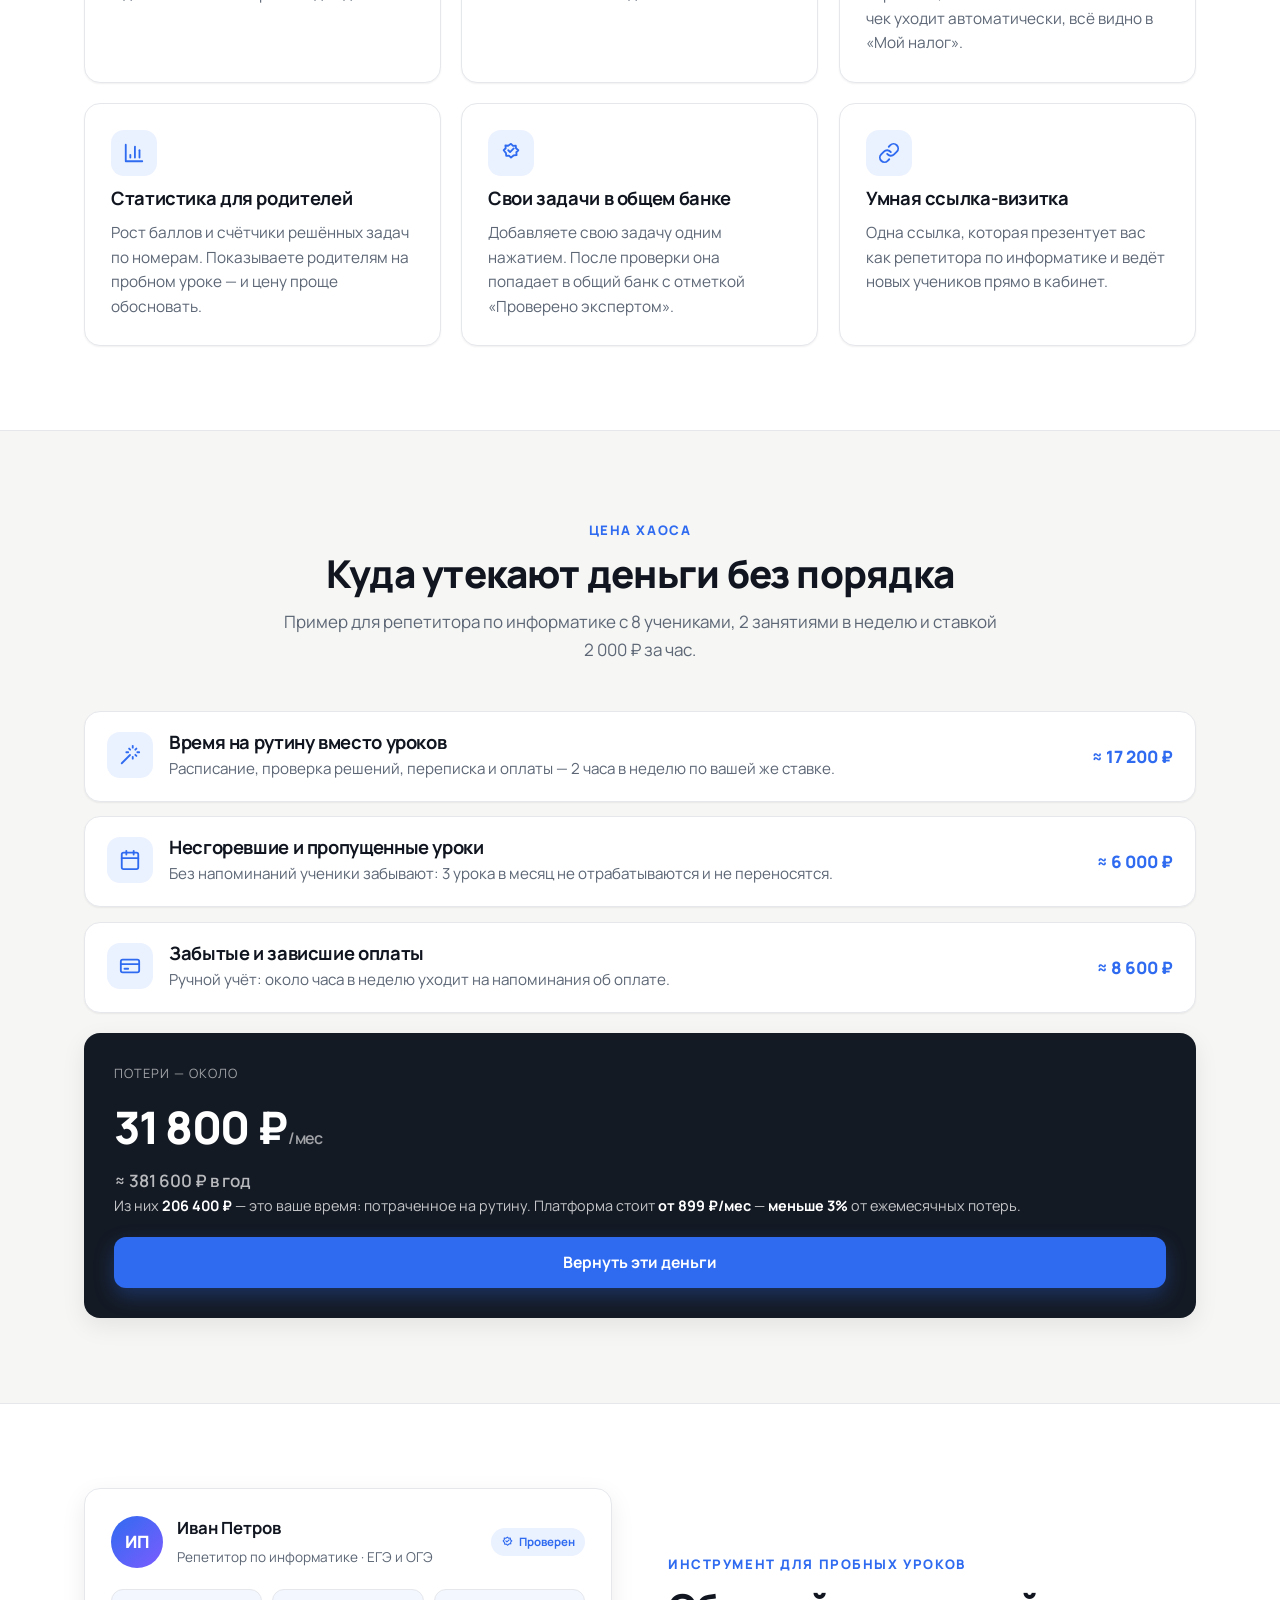
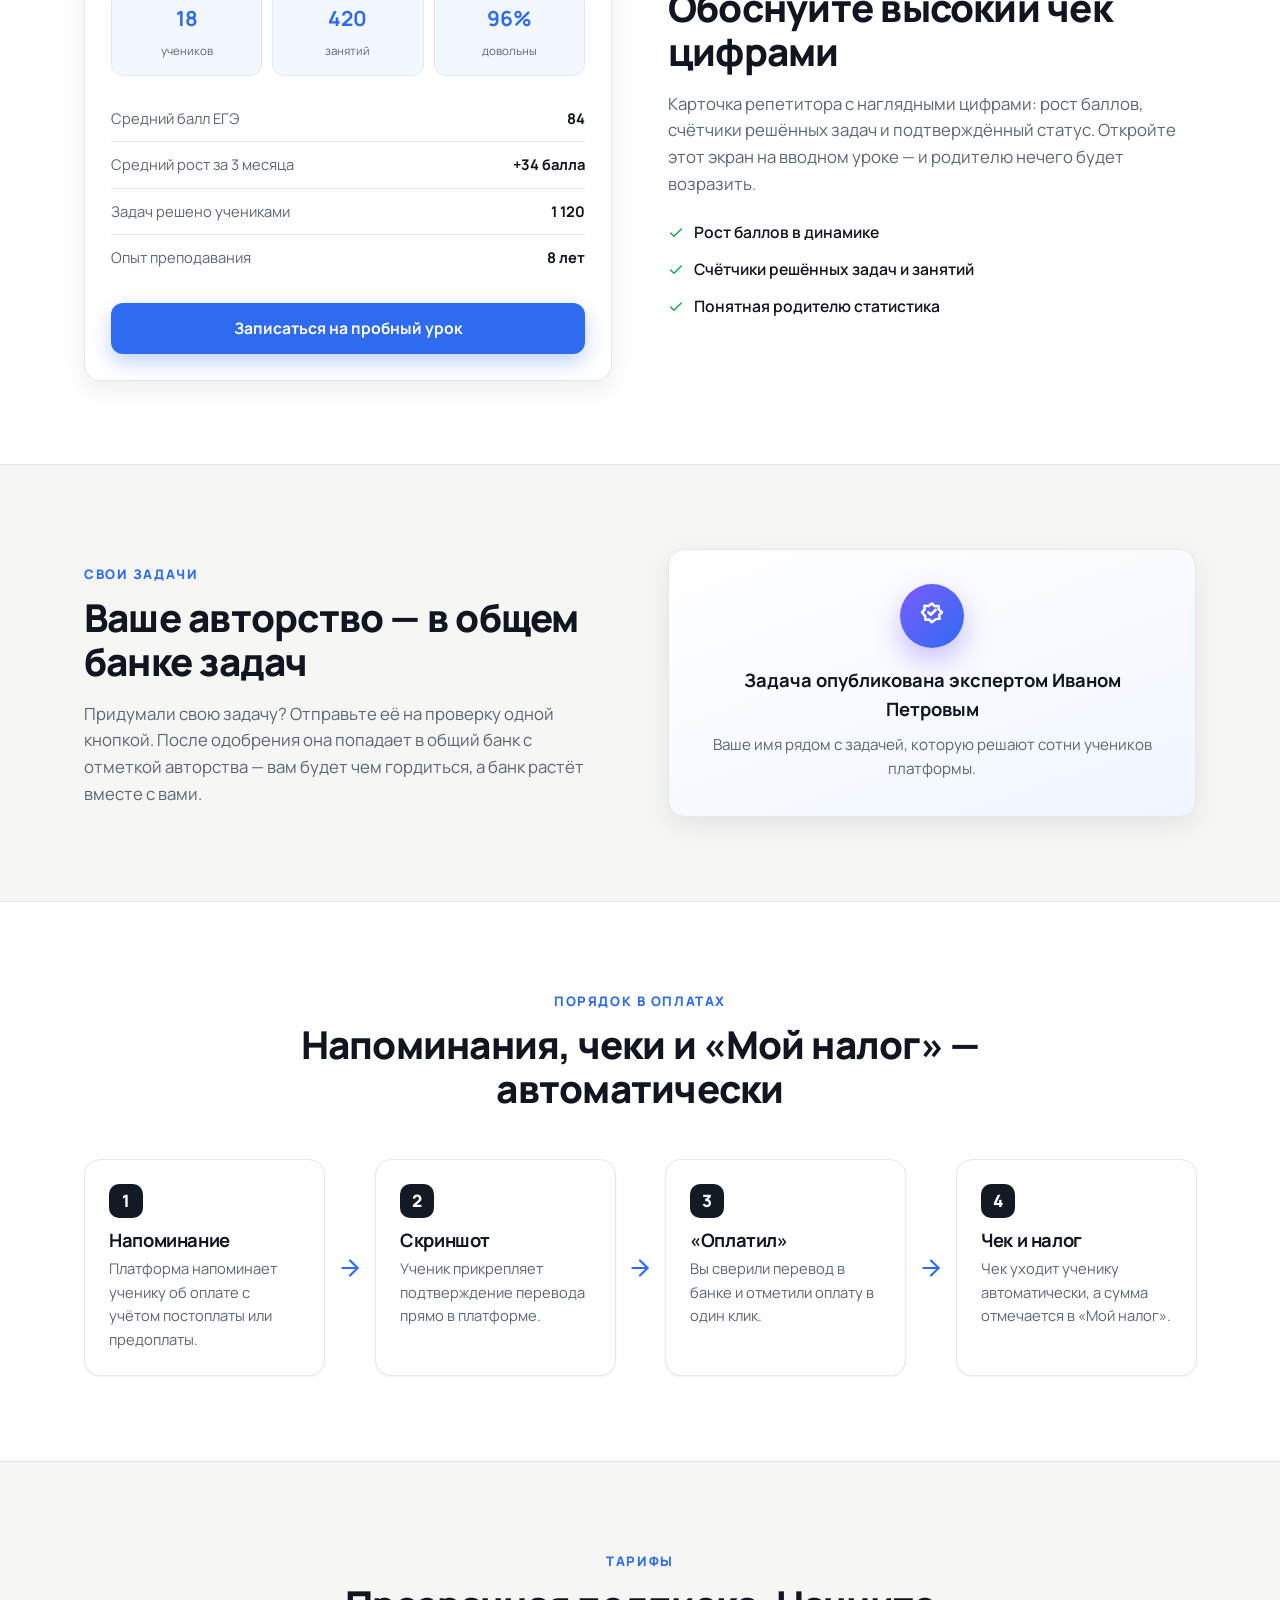
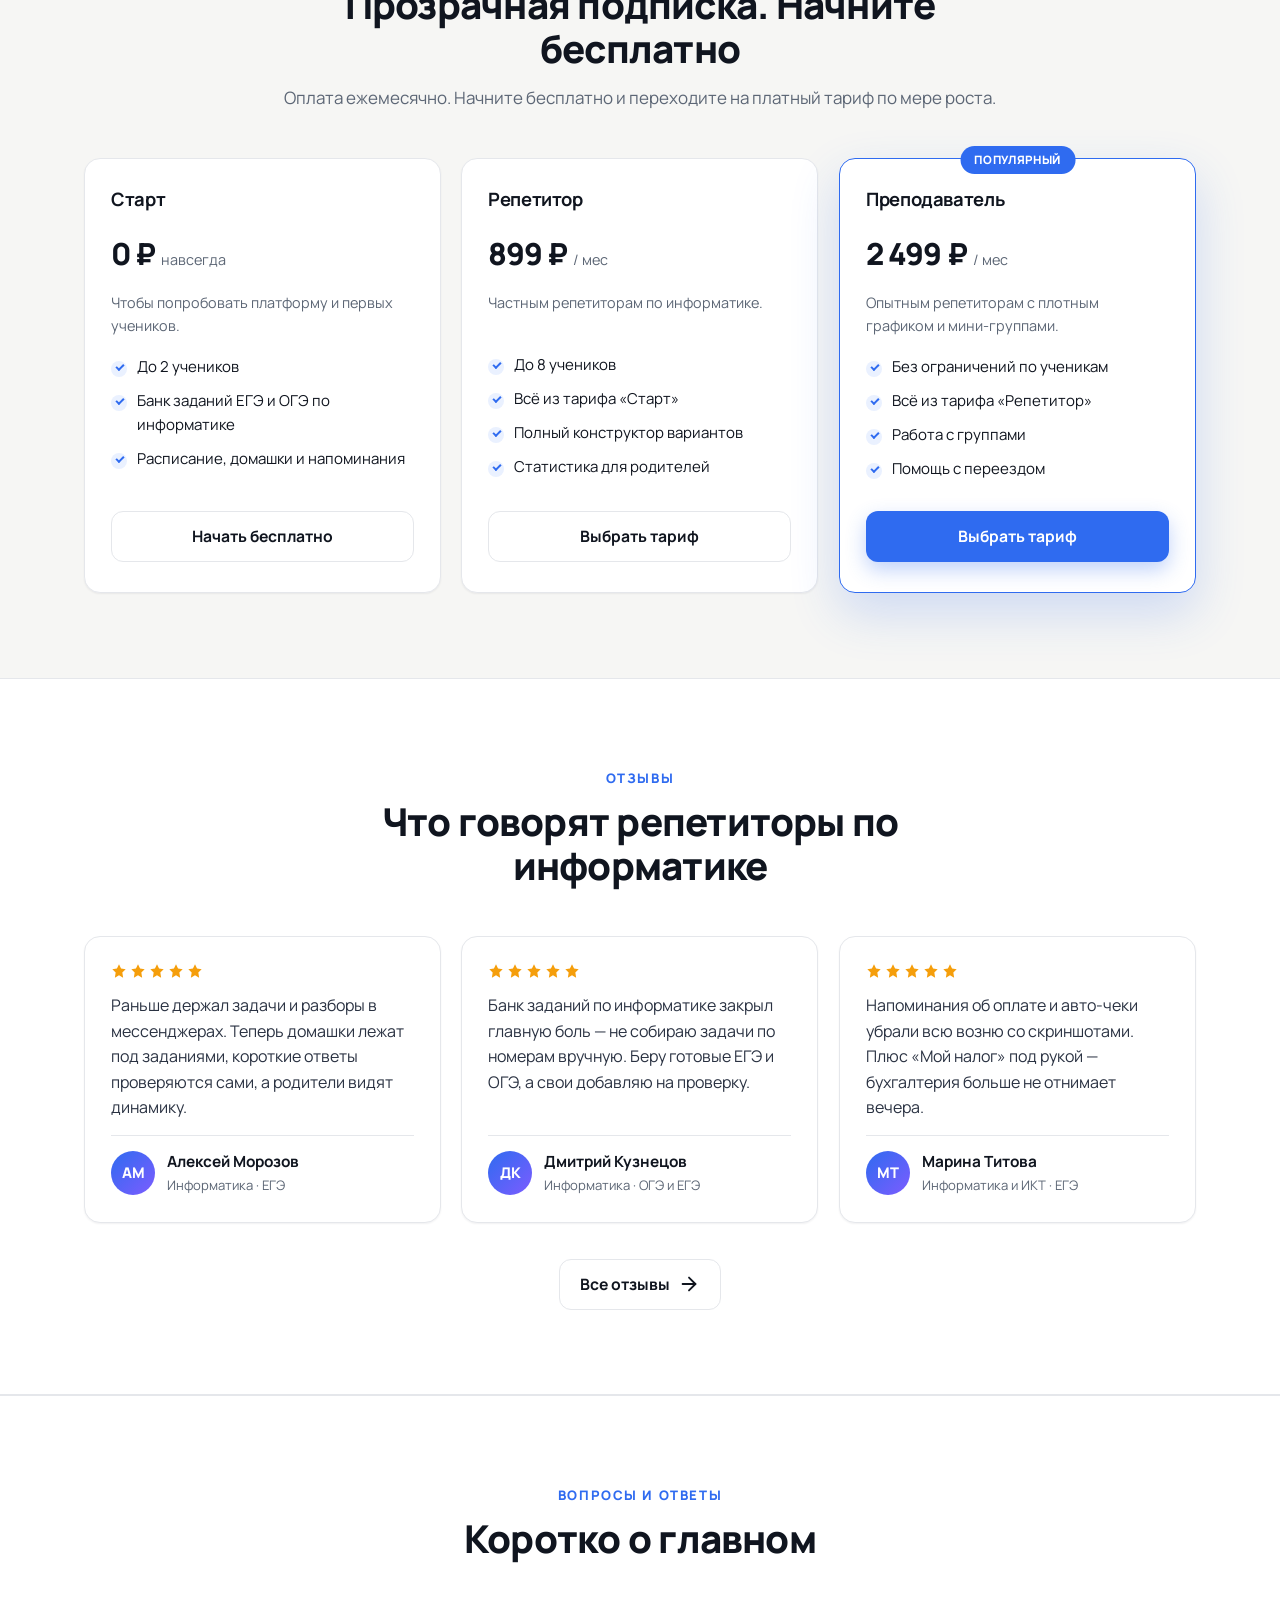
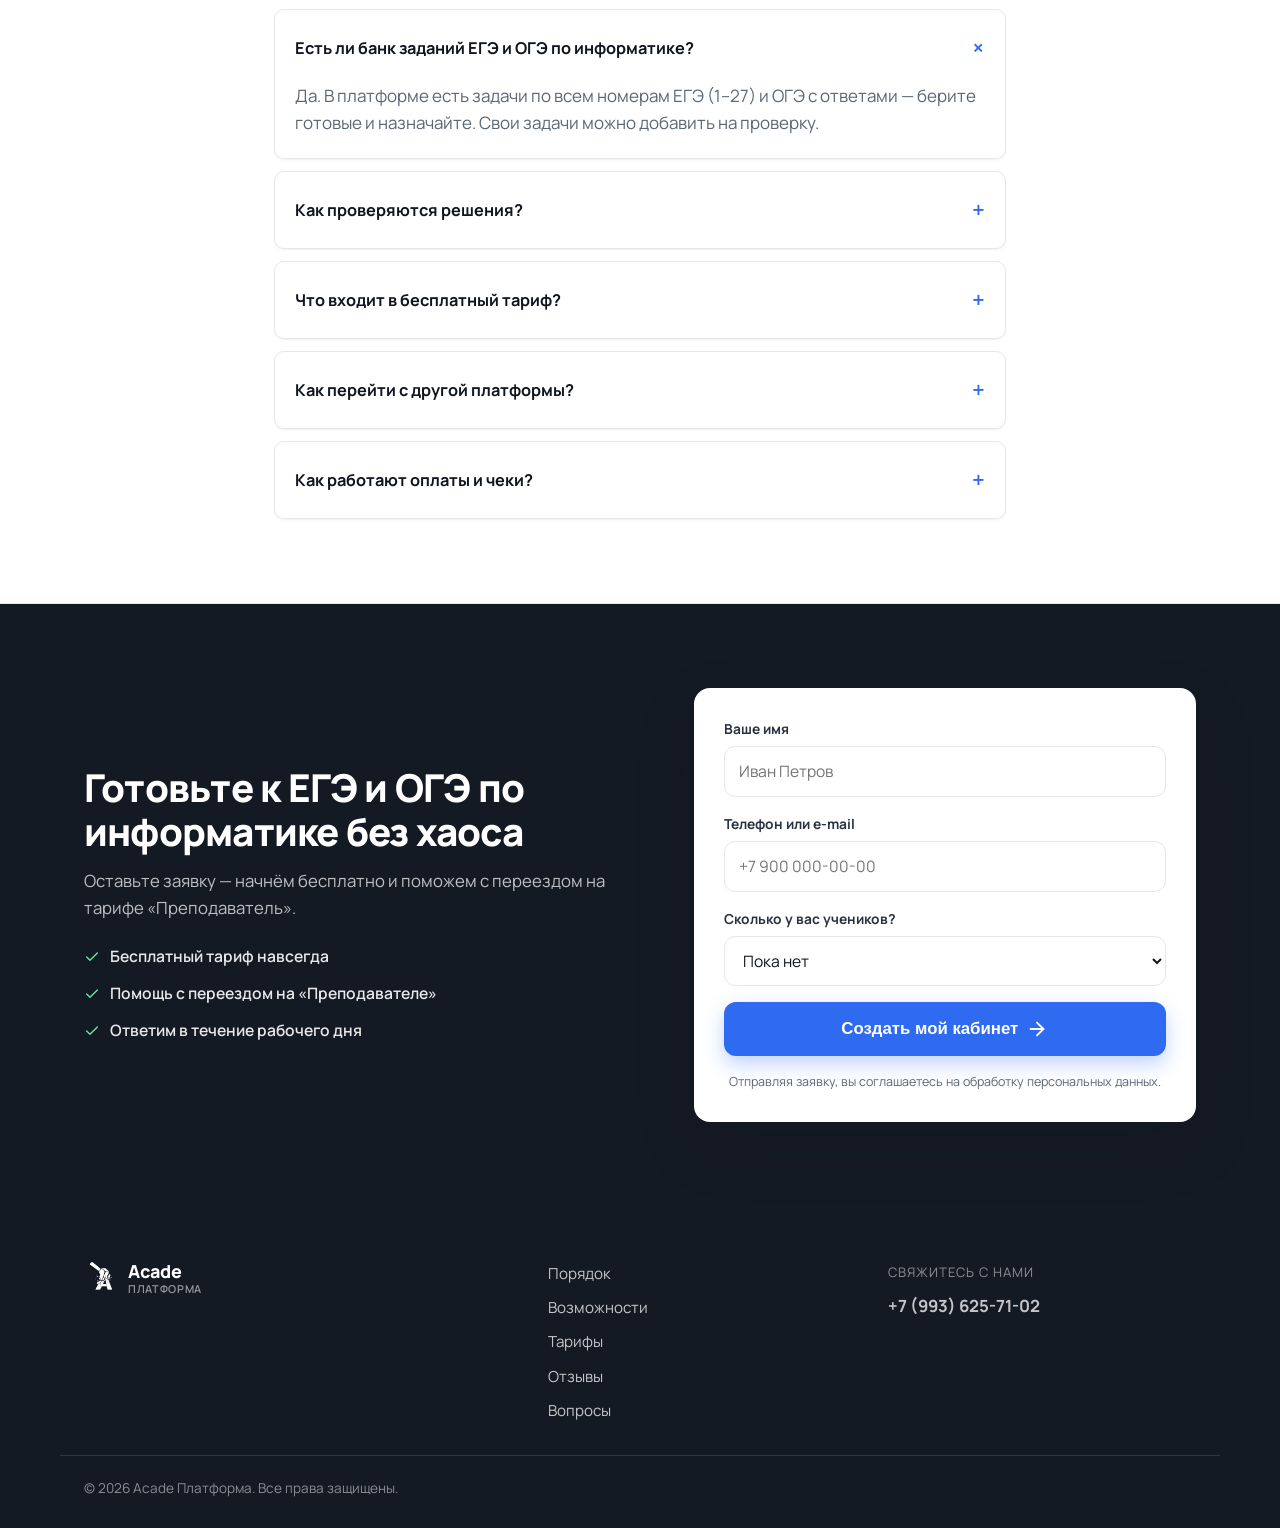
==== commit 87e79365: "Update" ====
--- a/index.html
+++ b/index.html
@@ -364,41 +364,33 @@
               <div class="loss-icon"><svg class="icon" aria-hidden="true"><use href="#i-wand"/></svg></div>
               <div class="loss-body">
                 <h3>Время на рутину вместо уроков</h3>
-                <p>Расписание, проверка решений, переписка и оплаты — 3 часа в неделю по вашей же ставке.</p>
-              </div>
-              <span class="loss-value">≈ 24 000 ₽</span>
+                <p>Расписание, проверка решений, переписка и оплаты — 2 часа в неделю по вашей же ставке.</p>
+              </div>
+              <span class="loss-value">≈ 17 200 ₽</span>
             </div>
             <div class="loss-item">
               <div class="loss-icon"><svg class="icon" aria-hidden="true"><use href="#i-calendar"/></svg></div>
               <div class="loss-body">
                 <h3>Несгоревшие и пропущенные уроки</h3>
-                <p>Без напоминаний ученики забывают: 2 урока в месяц не отрабатываются и не переносятся.</p>
-              </div>
-              <span class="loss-value">≈ 4 000 ₽</span>
+                <p>Без напоминаний ученики забывают: 3 урока в месяц не отрабатываются и не переносятся.</p>
+              </div>
+              <span class="loss-value">≈ 6 000 ₽</span>
             </div>
             <div class="loss-item">
               <div class="loss-icon"><svg class="icon" aria-hidden="true"><use href="#i-card"/></svg></div>
               <div class="loss-body">
                 <h3>Забытые и зависшие оплаты</h3>
-                <p>Ручной учёт: 1 счёт в месяц выставляется с опозданием или теряется.</p>
-              </div>
-              <span class="loss-value">≈ 2 000 ₽</span>
-            </div>
-            <div class="loss-item">
-              <div class="loss-icon"><svg class="icon" aria-hidden="true"><use href="#i-bolt"/></svg></div>
-              <div class="loss-body">
-                <h3>Пустые окна в расписании</h3>
-                <p>Отмены и переносы в переписке не закрываются другими учениками — 2 урока в месяц.</p>
-              </div>
-              <span class="loss-value">≈ 4 000 ₽</span>
+                <p>Ручной учёт: около часа в неделю уходит на напоминания об оплате.</p>
+              </div>
+              <span class="loss-value">≈ 8 600 ₽</span>
             </div>
           </div>
 
           <div class="loss-total">
             <span class="loss-result-label">Потери — около</span>
-            <div class="loss-big">34 000 ₽<span class="loss-unit"> / мес</span></div>
-            <div class="loss-year">≈ 408 000 ₽ в год</div>
-            <p class="loss-compare">Из них <b>288 000 ₽ в год</b> — это ваше время по ставке 2 000 ₽/ч. Платформа стоит <b>от 899 ₽/мес</b> — меньше <b>3%</b> от этой суммы.</p>
+            <div class="loss-big">31 800 ₽<span class="loss-unit"> / мес</span></div>
+            <div class="loss-year">≈ 381 600 ₽ в год</div>
+            <p class="loss-compare">Из них <b>206 400 ₽</b> — это ваше время: потраченное на рутину. Платформа стоит <b>от 899 ₽/мес</b> — <b>меньше 3%</b> от ежемесячных потерь.</p>
             <a class="btn btn-primary btn-block" href="#cta">Вернуть эти деньги</a>
           </div>
         </div>
--- a/styles.css
+++ b/styles.css
@@ -46,6 +46,8 @@
   line-height: 1.6;
   -webkit-font-smoothing: antialiased;
   text-rendering: optimizeLegibility;
+  overflow-wrap: break-word;
+  overflow-x: clip;
 }
 
 h1, h2, h3 { line-height: 1.15; letter-spacing: -0.02em; margin: 0; }
@@ -136,16 +138,16 @@
 .hero-copy h1 { margin: 18px 0 18px; }
 .lead { color: var(--muted); font-size: 1.12rem; max-width: 540px; }
 .eyebrow {
-  display: inline-flex; align-items: center; gap: 8px;
+  display: inline-flex; align-items: center; gap: 8px; flex-wrap: wrap; max-width: 100%;
   background: var(--surface); border: 1px solid var(--border);
   color: var(--ink-soft); font-weight: 600; font-size: 0.85rem;
   padding: 7px 14px; border-radius: 999px; box-shadow: var(--shadow-sm);
 }
-.eyebrow .icon { color: var(--blue); }
+.eyebrow .icon { color: var(--blue); flex-shrink: 0; }
 .hero-cta { display: flex; gap: 14px; margin: 28px 0 22px; flex-wrap: wrap; }
 .hero-trust { list-style: none; padding: 0; margin: 0; display: flex; flex-wrap: wrap; gap: 8px 22px; color: var(--muted); font-size: 0.92rem; }
-.hero-trust li { display: inline-flex; align-items: center; gap: 7px; }
-.hero-trust .icon { color: #16a34a; }
+.hero-trust li { display: inline-flex; align-items: center; gap: 7px; min-width: 0; }
+.hero-trust .icon { color: #16a34a; flex-shrink: 0; }
 
 /* Browser mock */
 .hero-visual { position: relative; }
@@ -289,7 +291,7 @@
 .flow-arrow .icon { width: 26px; height: 26px; }
 
 /* Losses */
-.loss-layout { display: grid; grid-template-columns: 1.25fr 1fr; gap: 24px; align-items: stretch; }
+.loss-layout { display: grid; grid-template-columns: 1fr; gap: 20px; }
 .loss-list { display: flex; flex-direction: column; gap: 14px; }
 .loss-item { display: flex; gap: 16px; align-items: flex-start; background: var(--surface); border: 1px solid var(--border); border-radius: var(--radius); padding: 20px 22px; box-shadow: var(--shadow-sm); }
 .loss-icon { width: 46px; height: 46px; border-radius: 13px; background: var(--blue-soft); color: var(--blue); display: grid; place-items: center; flex-shrink: 0; }
@@ -431,8 +433,8 @@
 .page-hero h1 { margin: 18px auto 16px; max-width: 780px; }
 .page-hero .lead { margin: 0 auto; max-width: 620px; }
 .trust-bar { list-style: none; padding: 0; margin: 30px auto 0; display: flex; flex-wrap: wrap; justify-content: center; gap: 10px 14px; }
-.trust-bar li { display: inline-flex; align-items: center; gap: 8px; background: var(--surface); border: 1px solid var(--border); border-radius: 999px; padding: 8px 16px; font-weight: 600; font-size: 0.9rem; box-shadow: var(--shadow-sm); }
-.trust-bar .icon { color: var(--blue); }
+.trust-bar li { display: inline-flex; align-items: center; gap: 8px; max-width: 100%; background: var(--surface); border: 1px solid var(--border); border-radius: 999px; padding: 8px 16px; font-weight: 600; font-size: 0.9rem; box-shadow: var(--shadow-sm); }
+.trust-bar .icon { color: var(--blue); flex-shrink: 0; }
 
 .reviews-grid { display: grid; grid-template-columns: repeat(3, 1fr); gap: 20px; }
 .review-card { display: flex; flex-direction: column; gap: 14px; }
@@ -487,6 +489,11 @@
   .hero-float { position: static; margin-top: 18px; max-width: none; }
   .hero-cta { gap: 10px; }
   .hero-cta .btn { flex: 1 1 100%; }
+  .eyebrow { font-size: 0.8rem; }
+  .hero-trust { flex-direction: column; align-items: stretch; gap: 10px; }
+  .hero-trust li { display: flex; align-items: flex-start; }
+  .trust-bar { flex-direction: column; align-items: stretch; gap: 10px; }
+  .trust-bar li { justify-content: flex-start; }
 
   /* CTA-кнопки по ширине */
   .cta-action { width: 100%; }
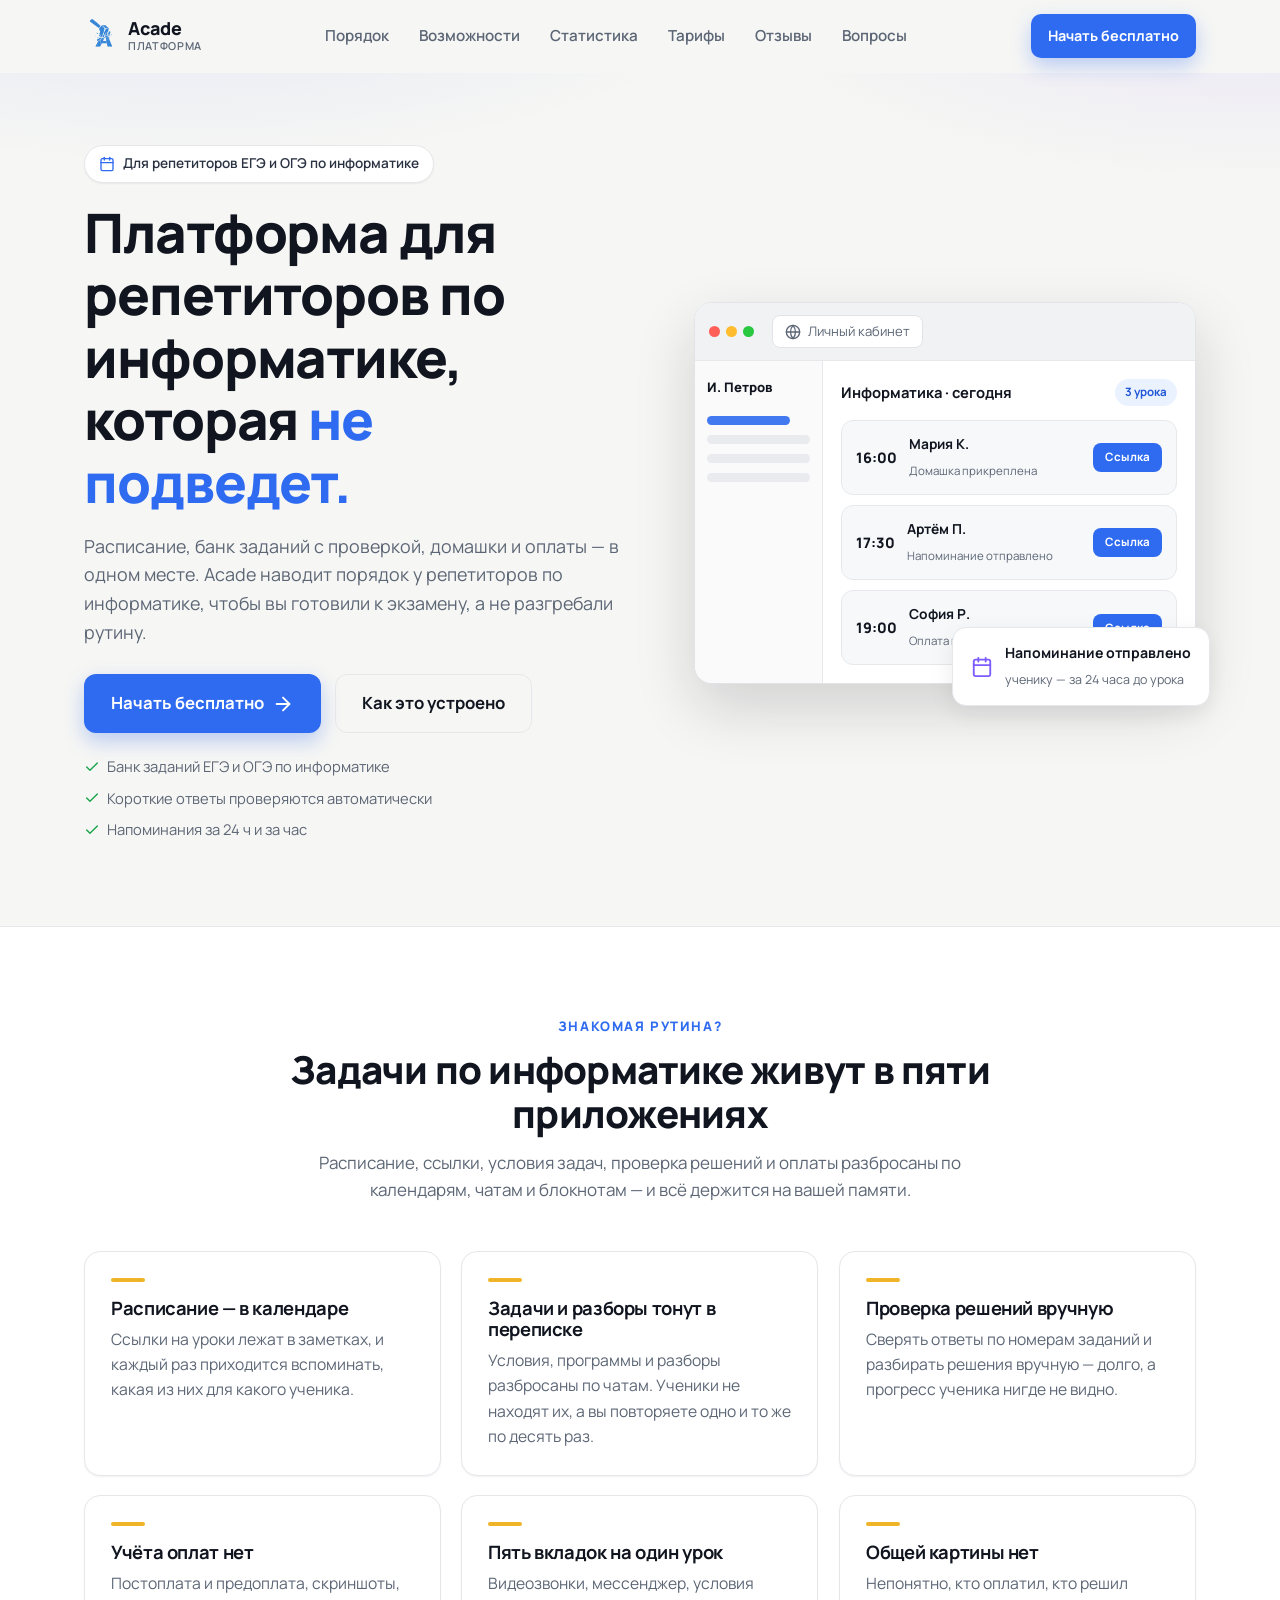
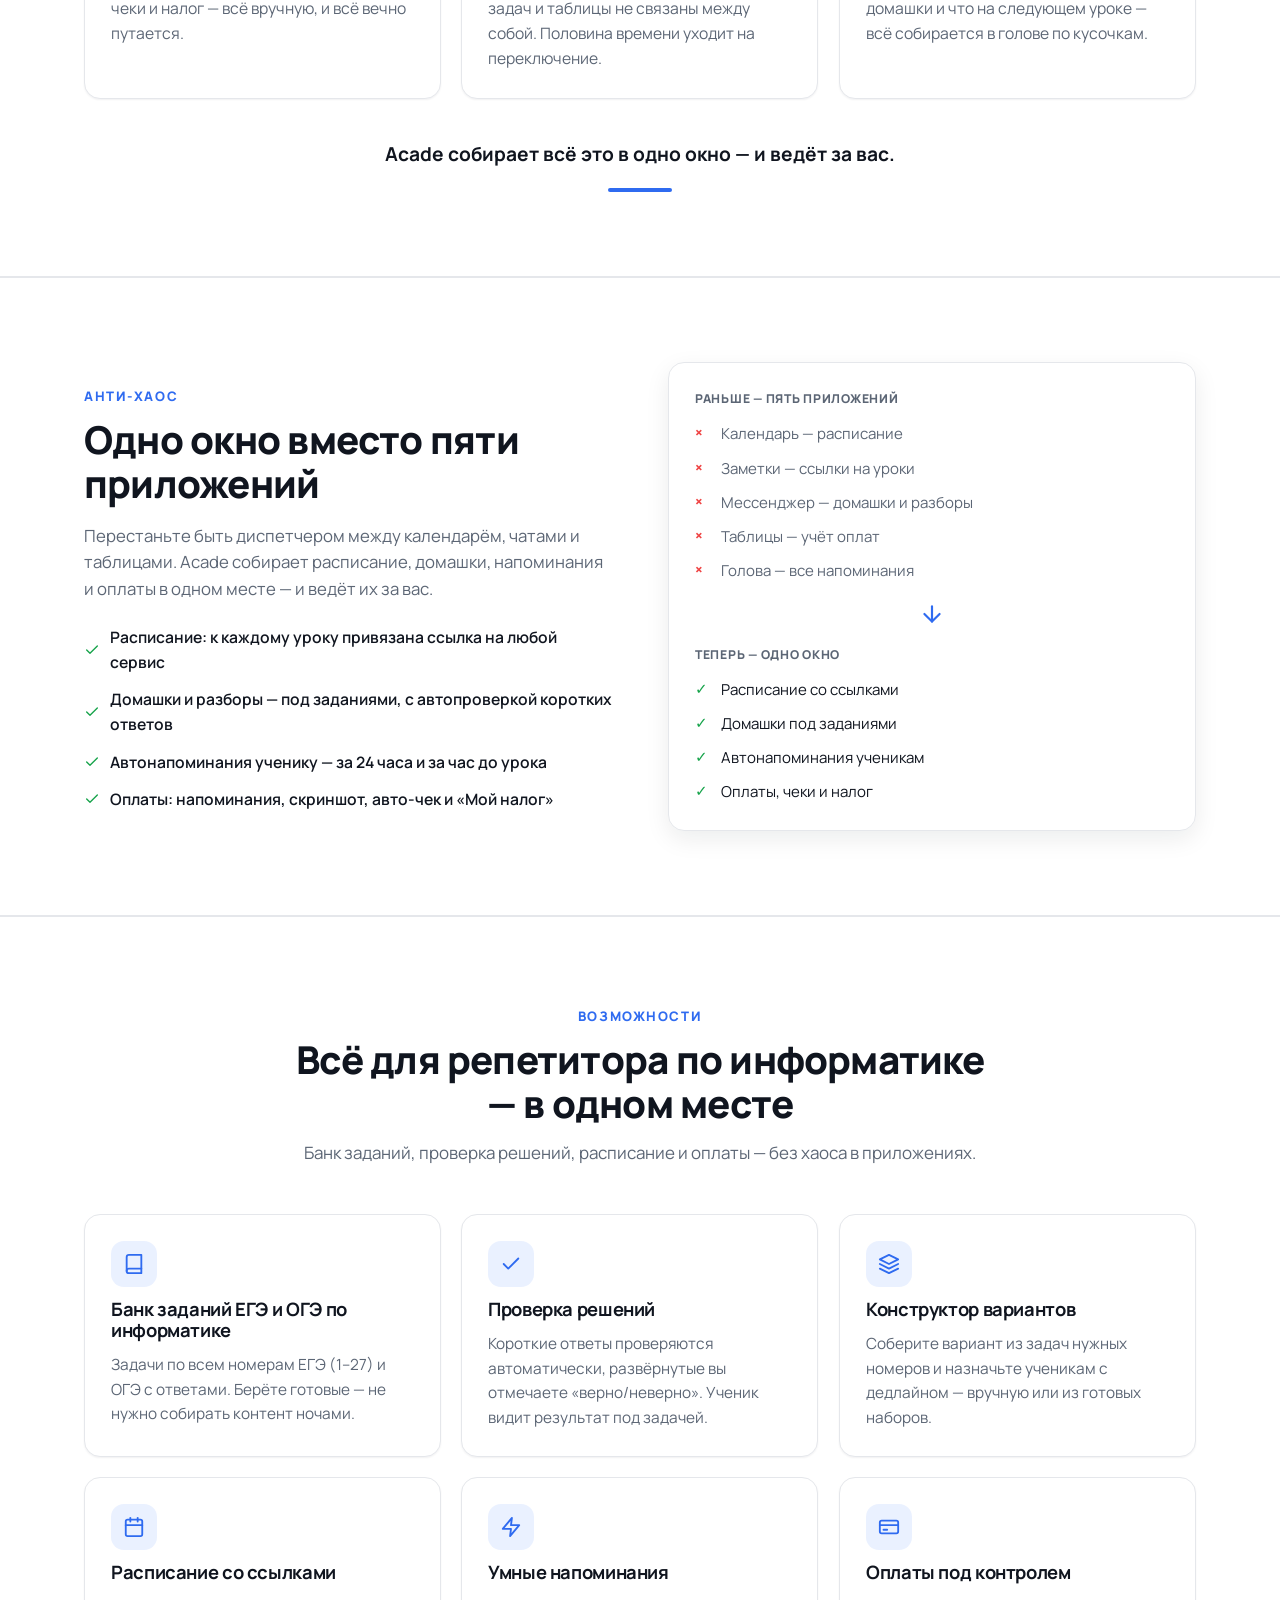
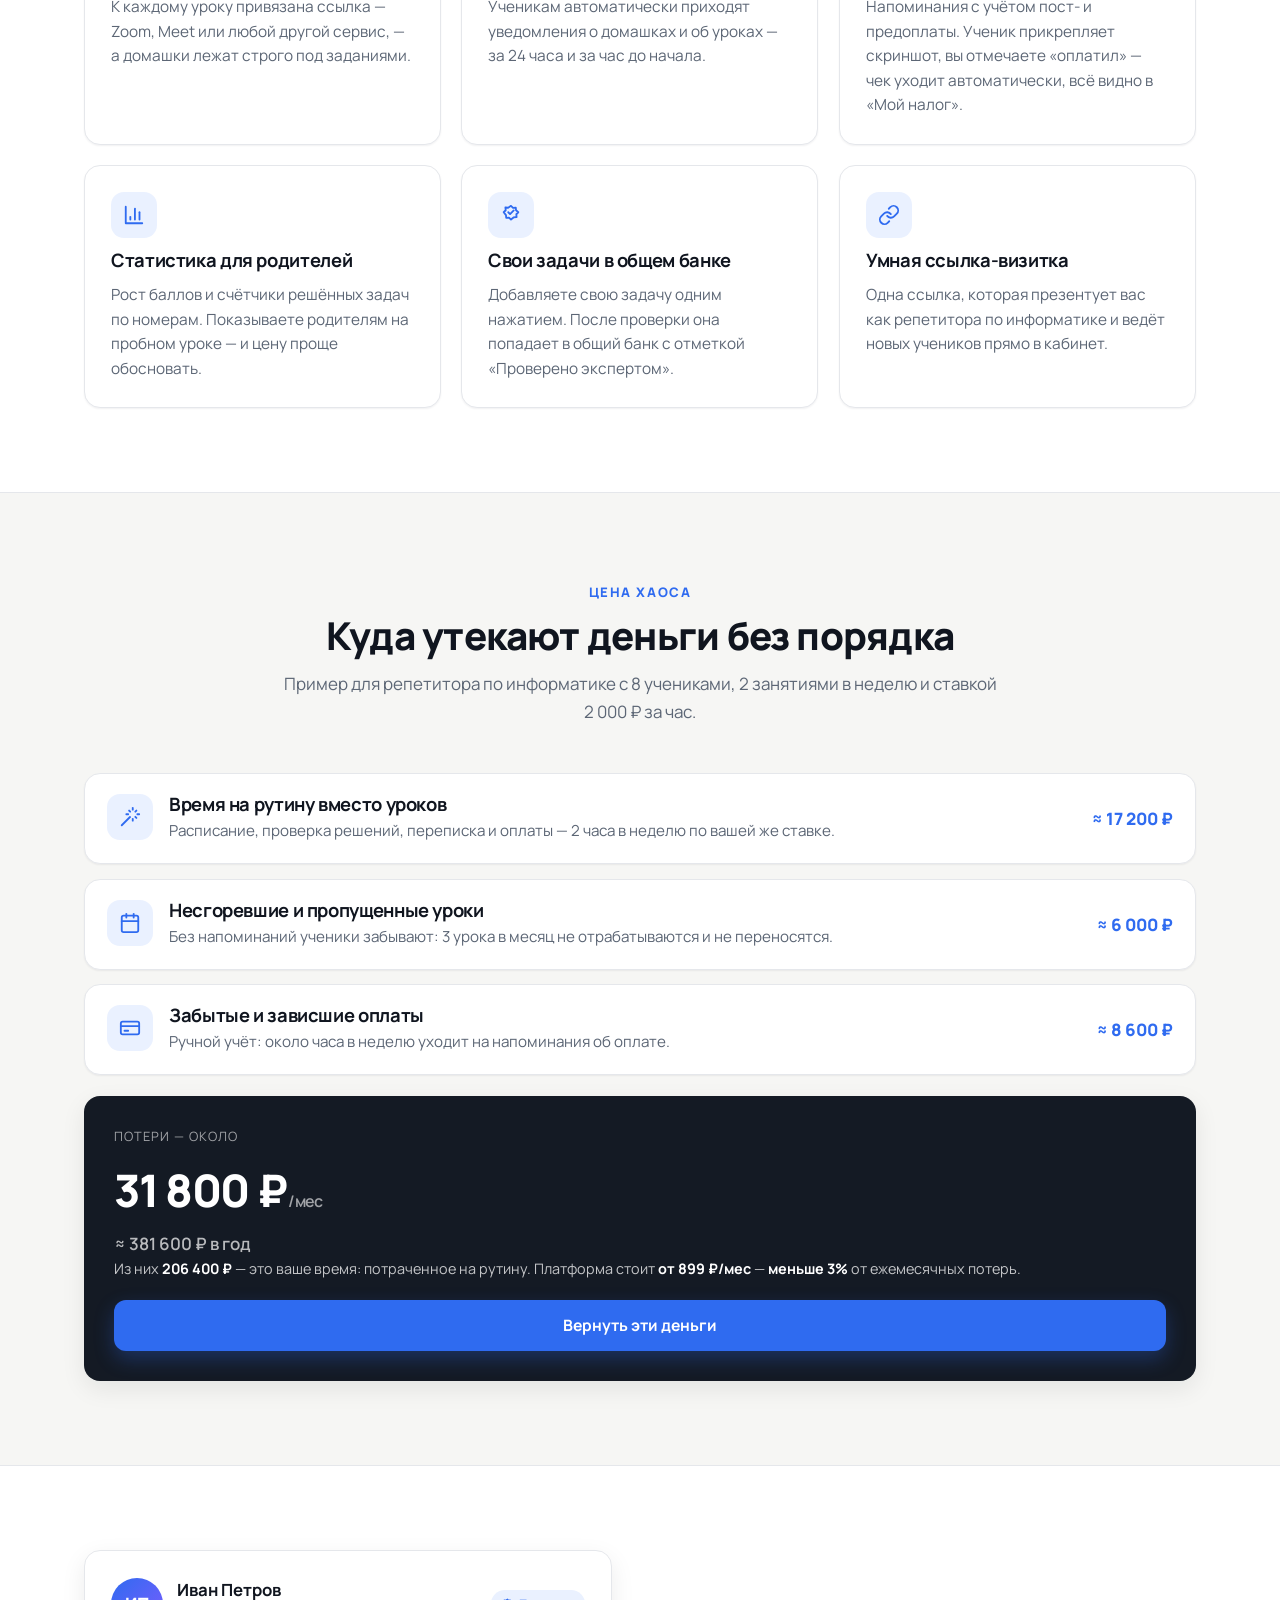
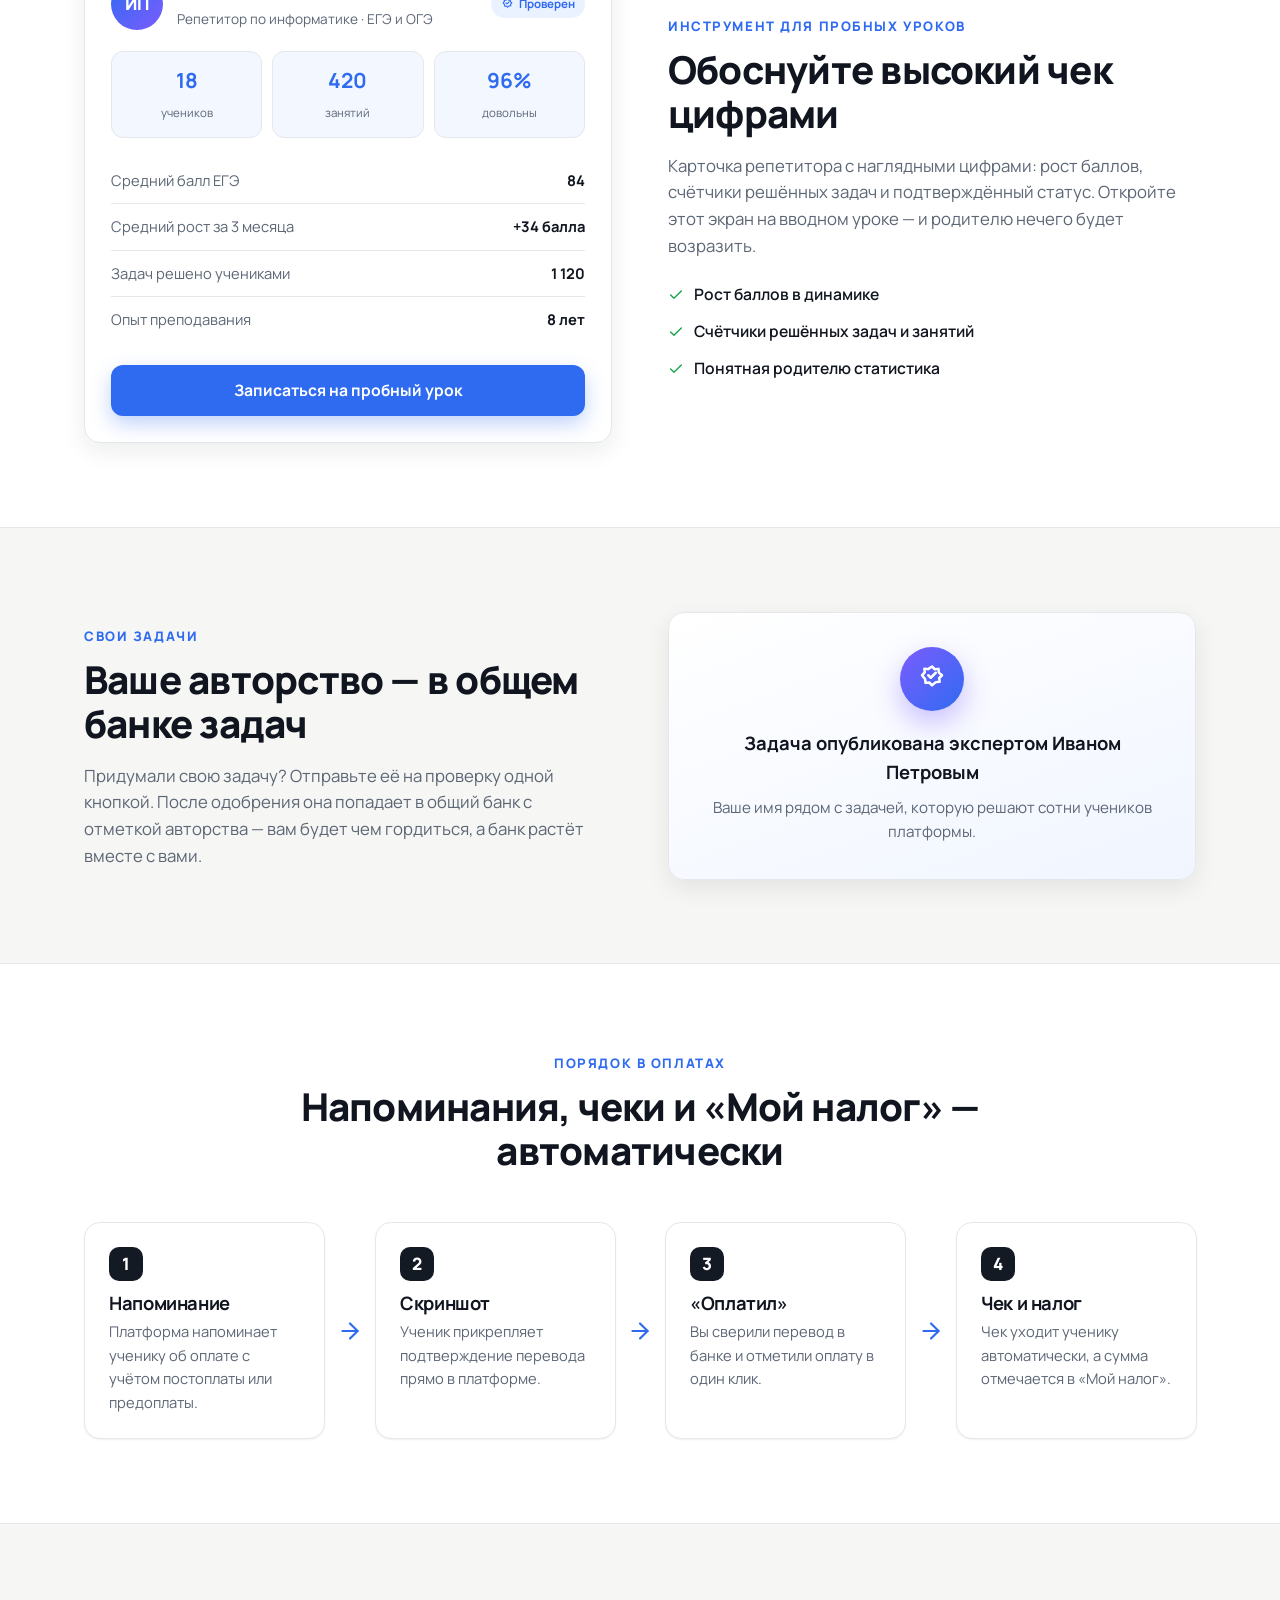
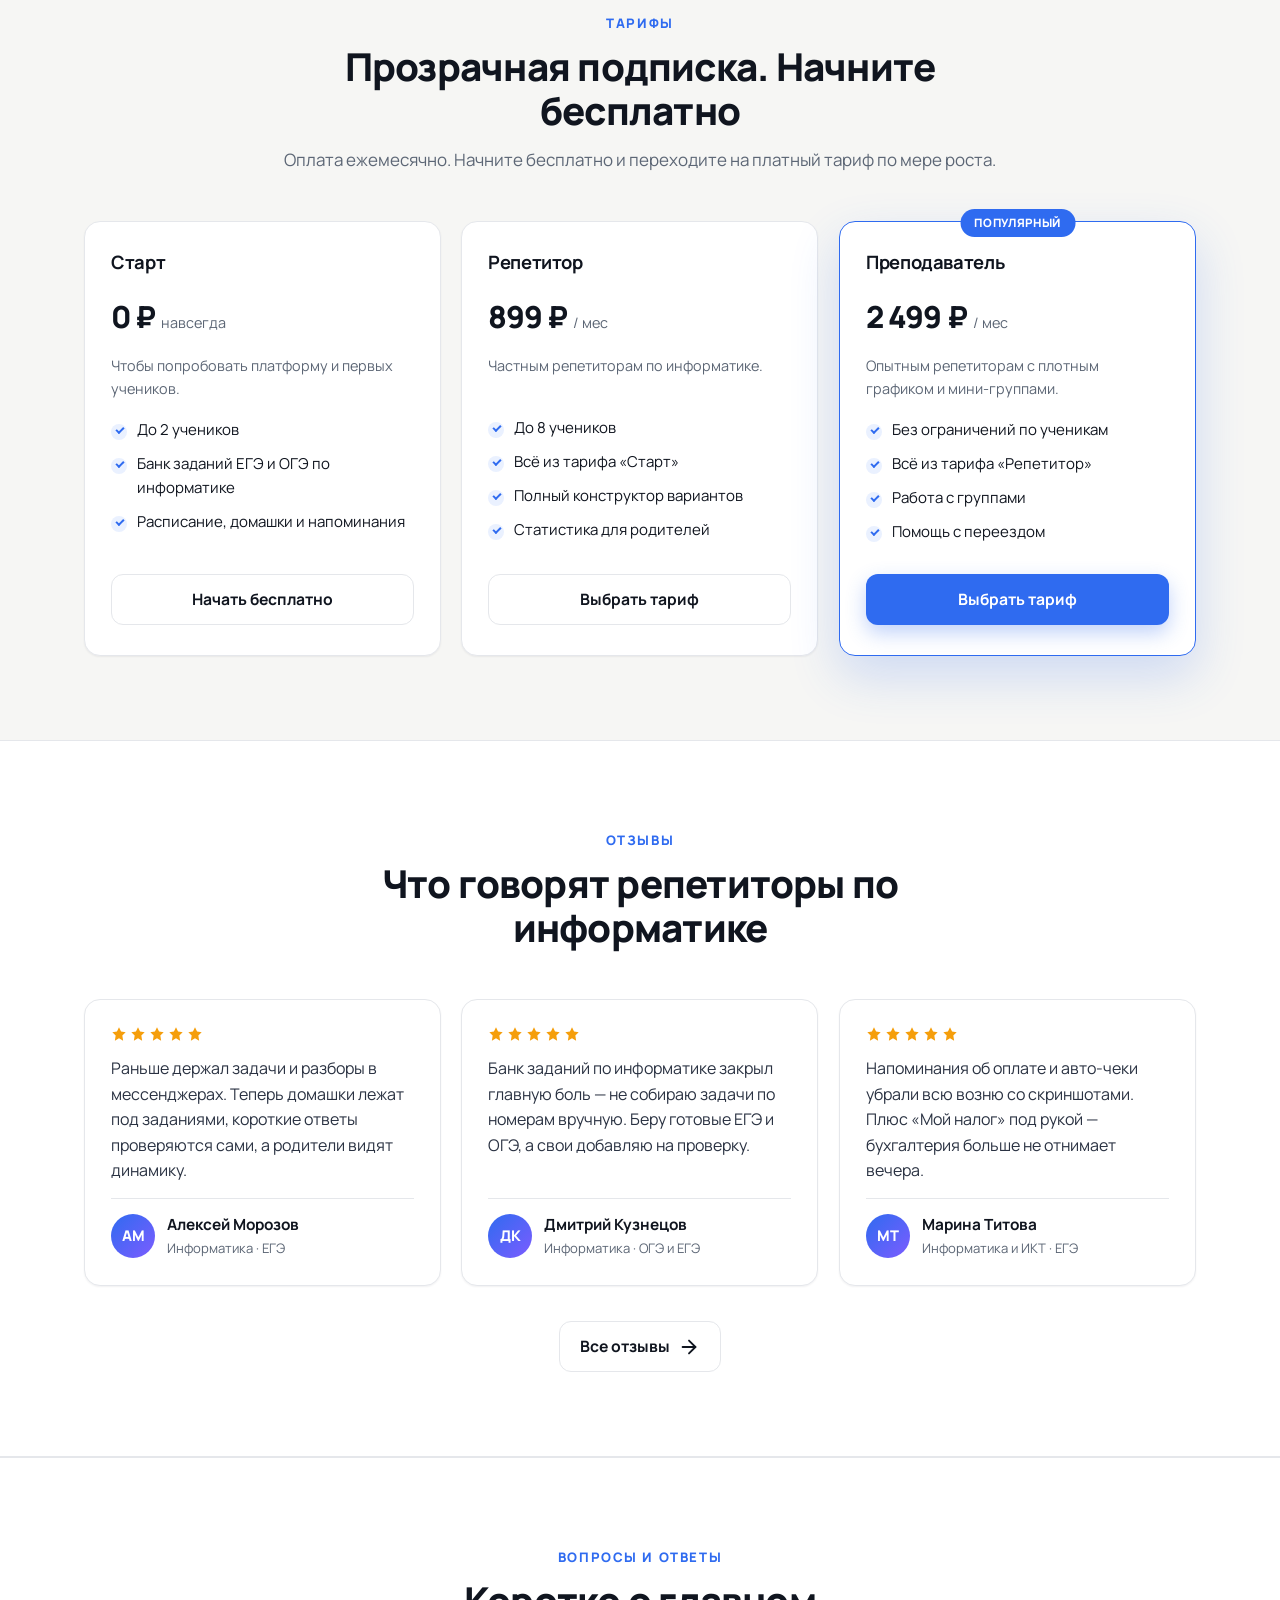
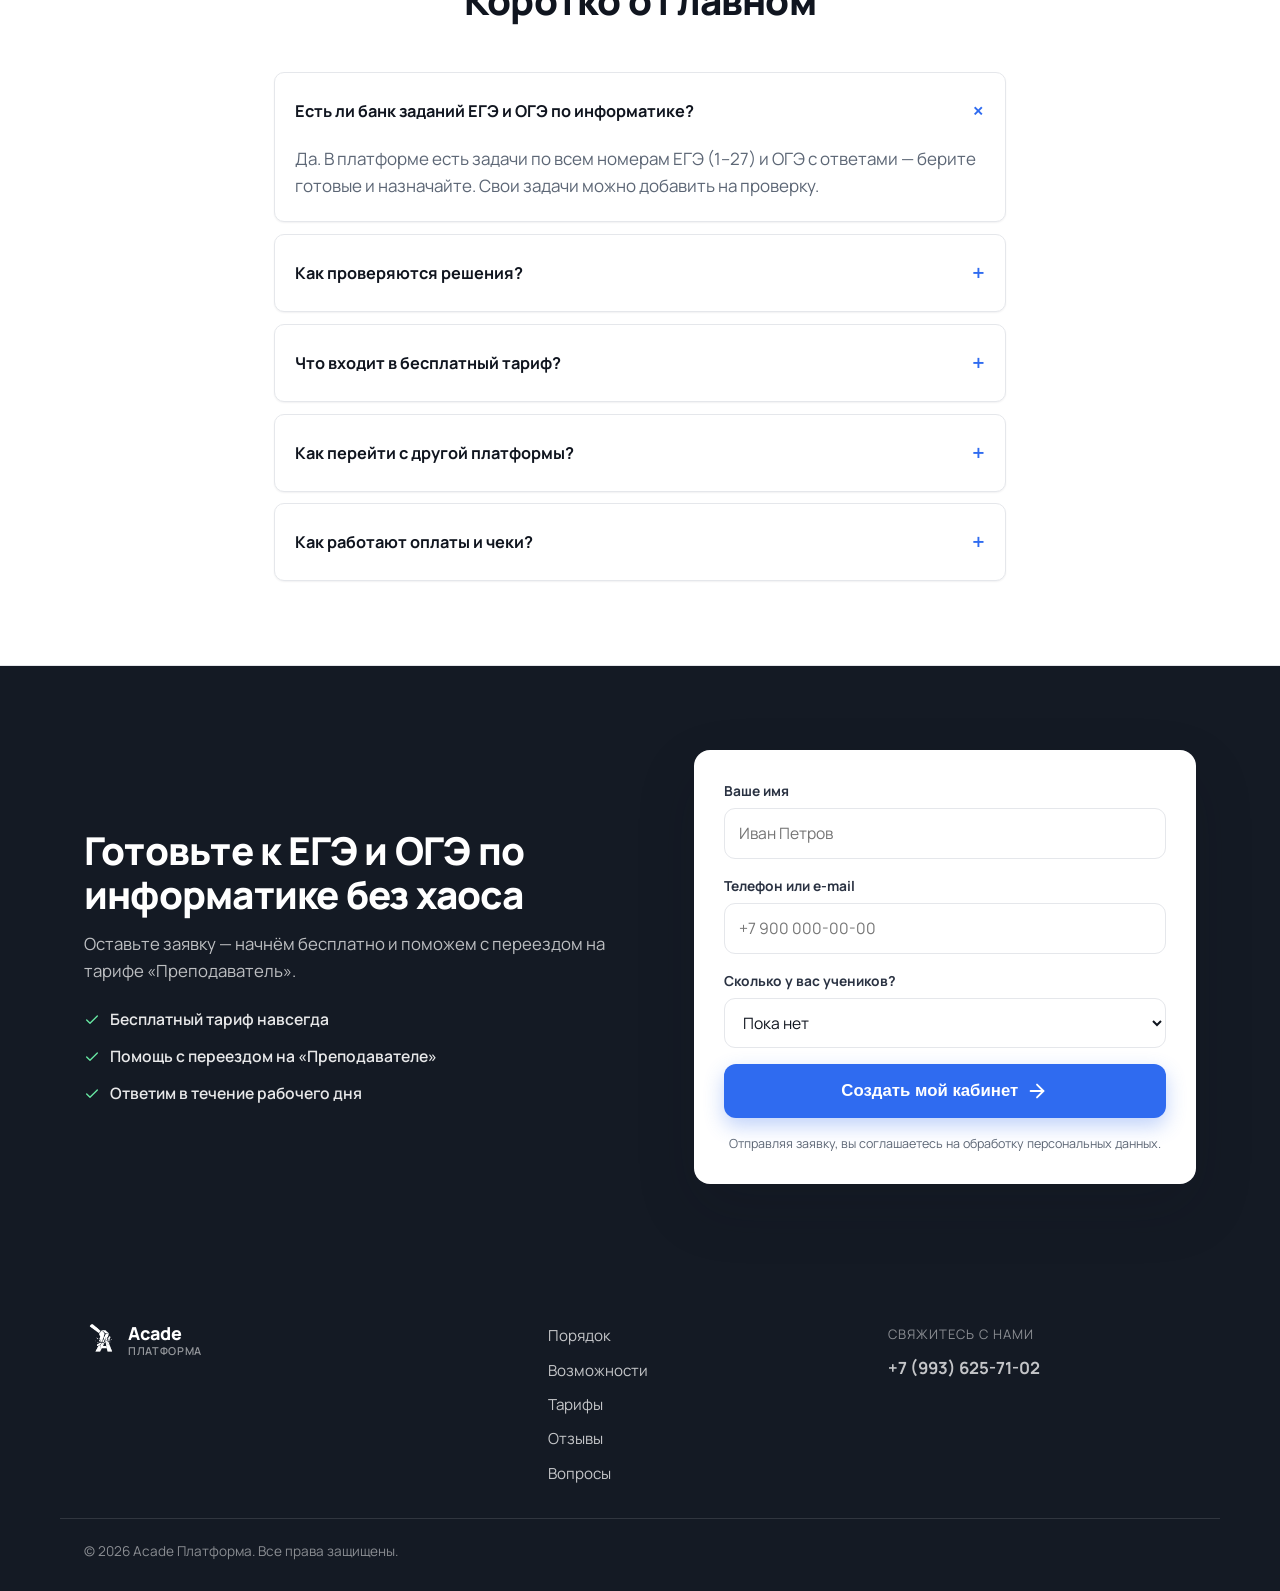
==== commit 5c2fdf5f: "Update" ====
--- a/index.html
+++ b/index.html
@@ -86,7 +86,7 @@
       <div class="container hero-grid">
         <div class="hero-copy">
           <span class="eyebrow"><svg class="icon icon-sm" aria-hidden="true"><use href="#i-calendar"/></svg> Для репетиторов ЕГЭ и ОГЭ по информатике</span>
-          <h1>Подготовка к ЕГЭ и ОГЭ по информатике — <span class="accent">в одном окне</span></h1>
+          <h1>Платформа для репетиторов по информатике, которая <span class="accent">не подведет.</span></h1>
           <p class="lead">
             Расписание, банк заданий с проверкой, домашки и оплаты — в одном месте.
             Аcade наводит порядок у репетиторов по информатике, чтобы вы готовили
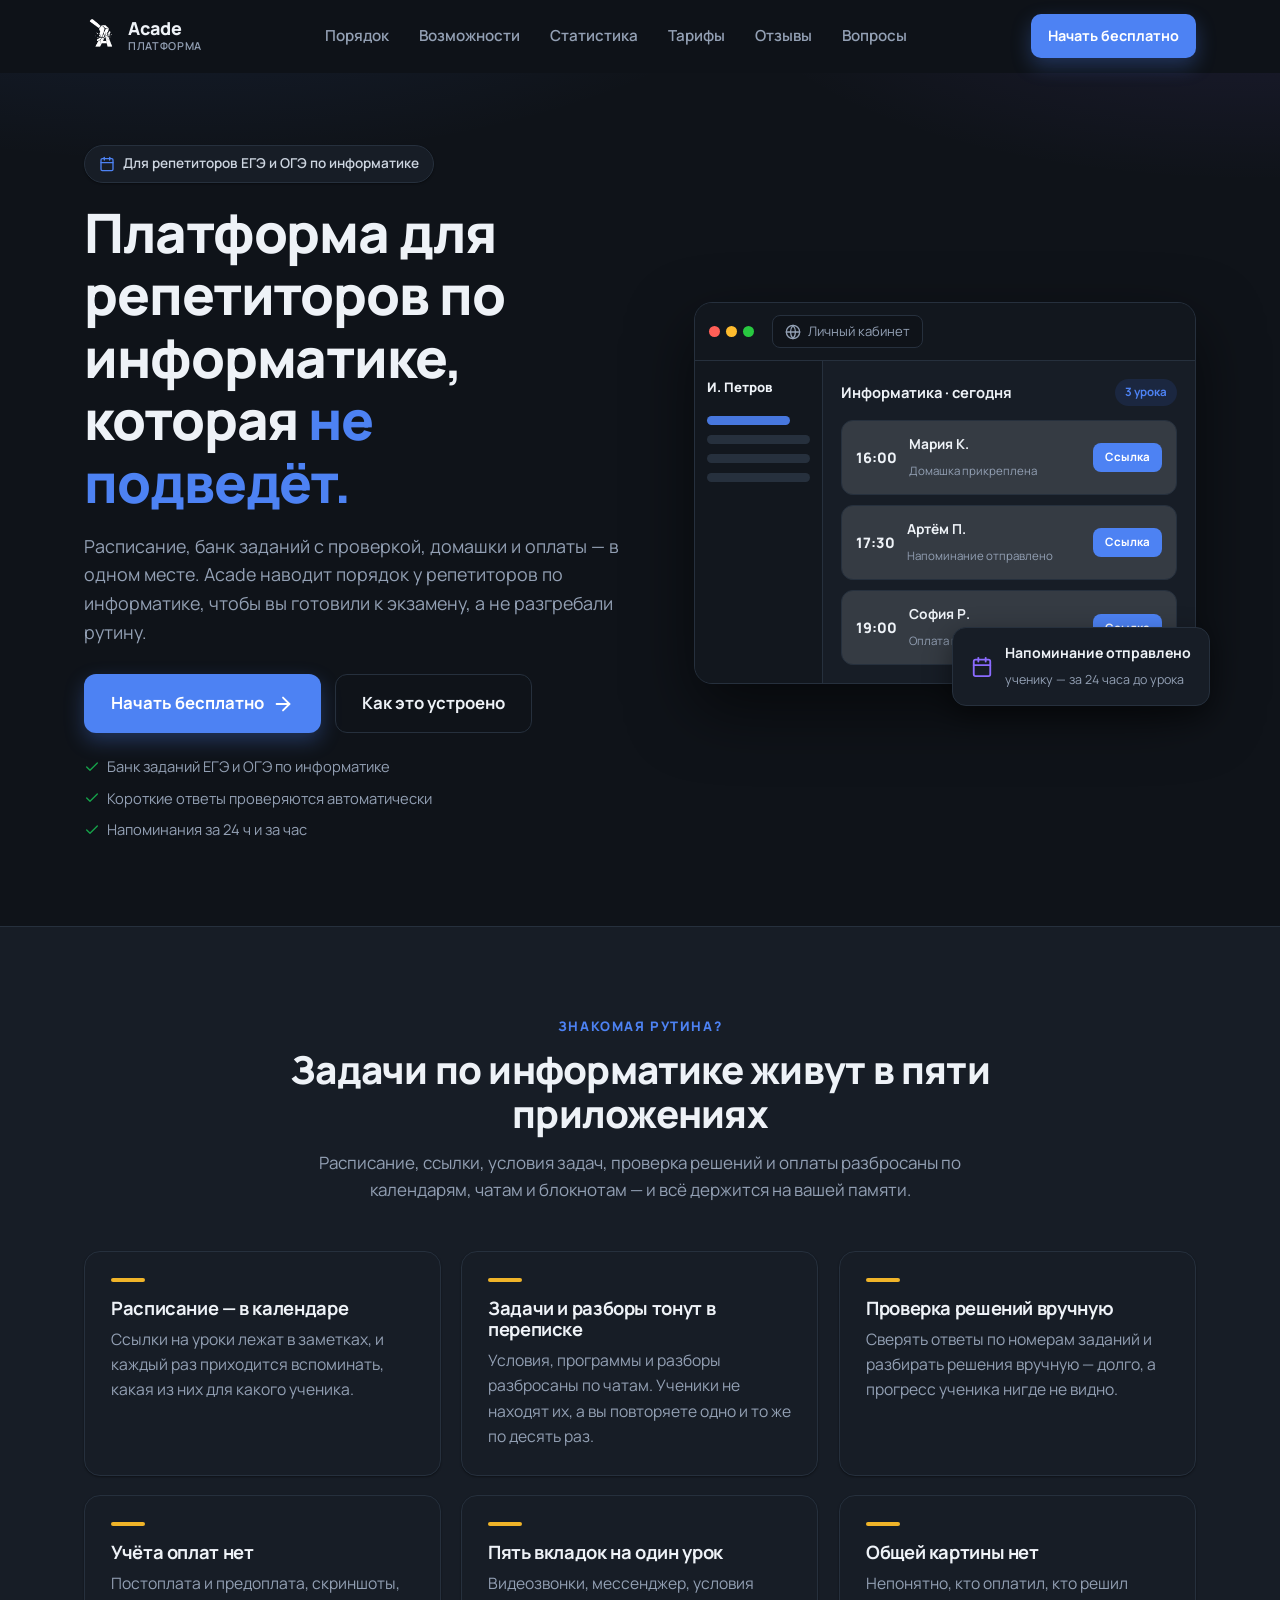
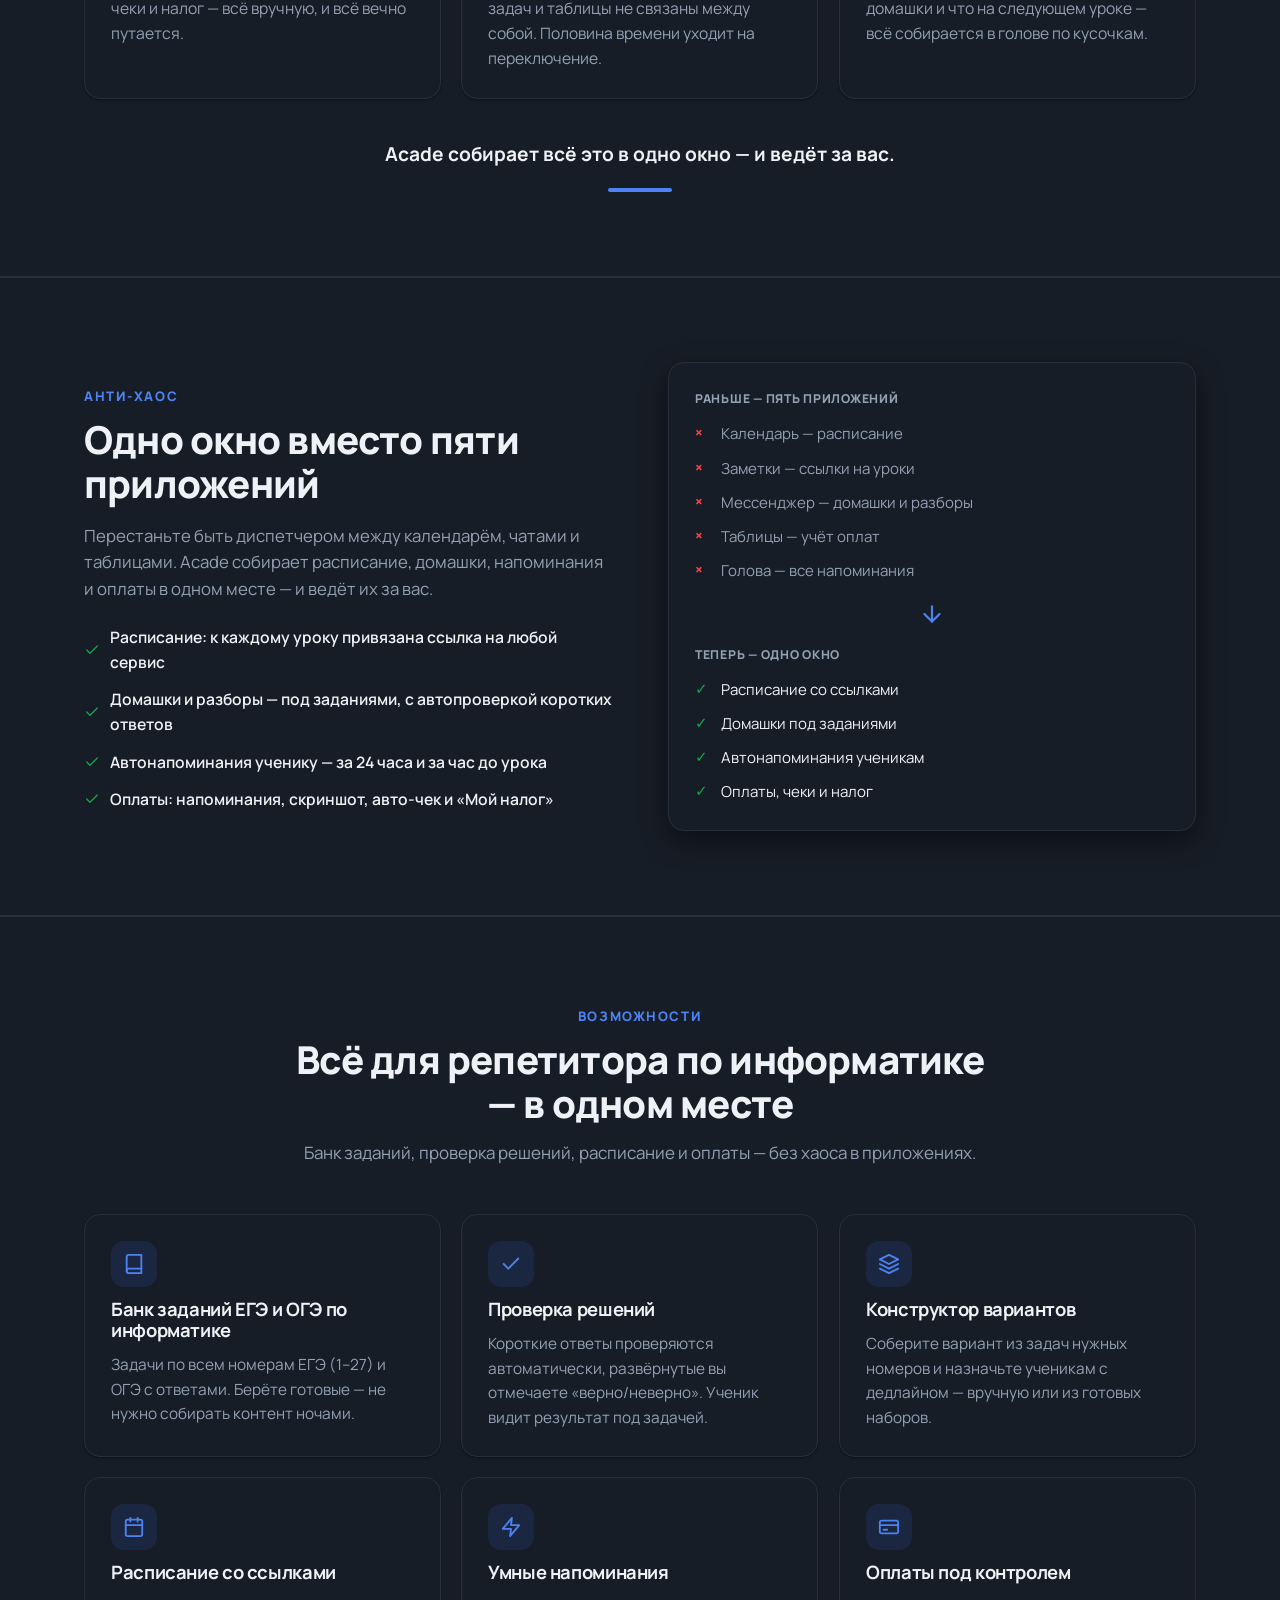
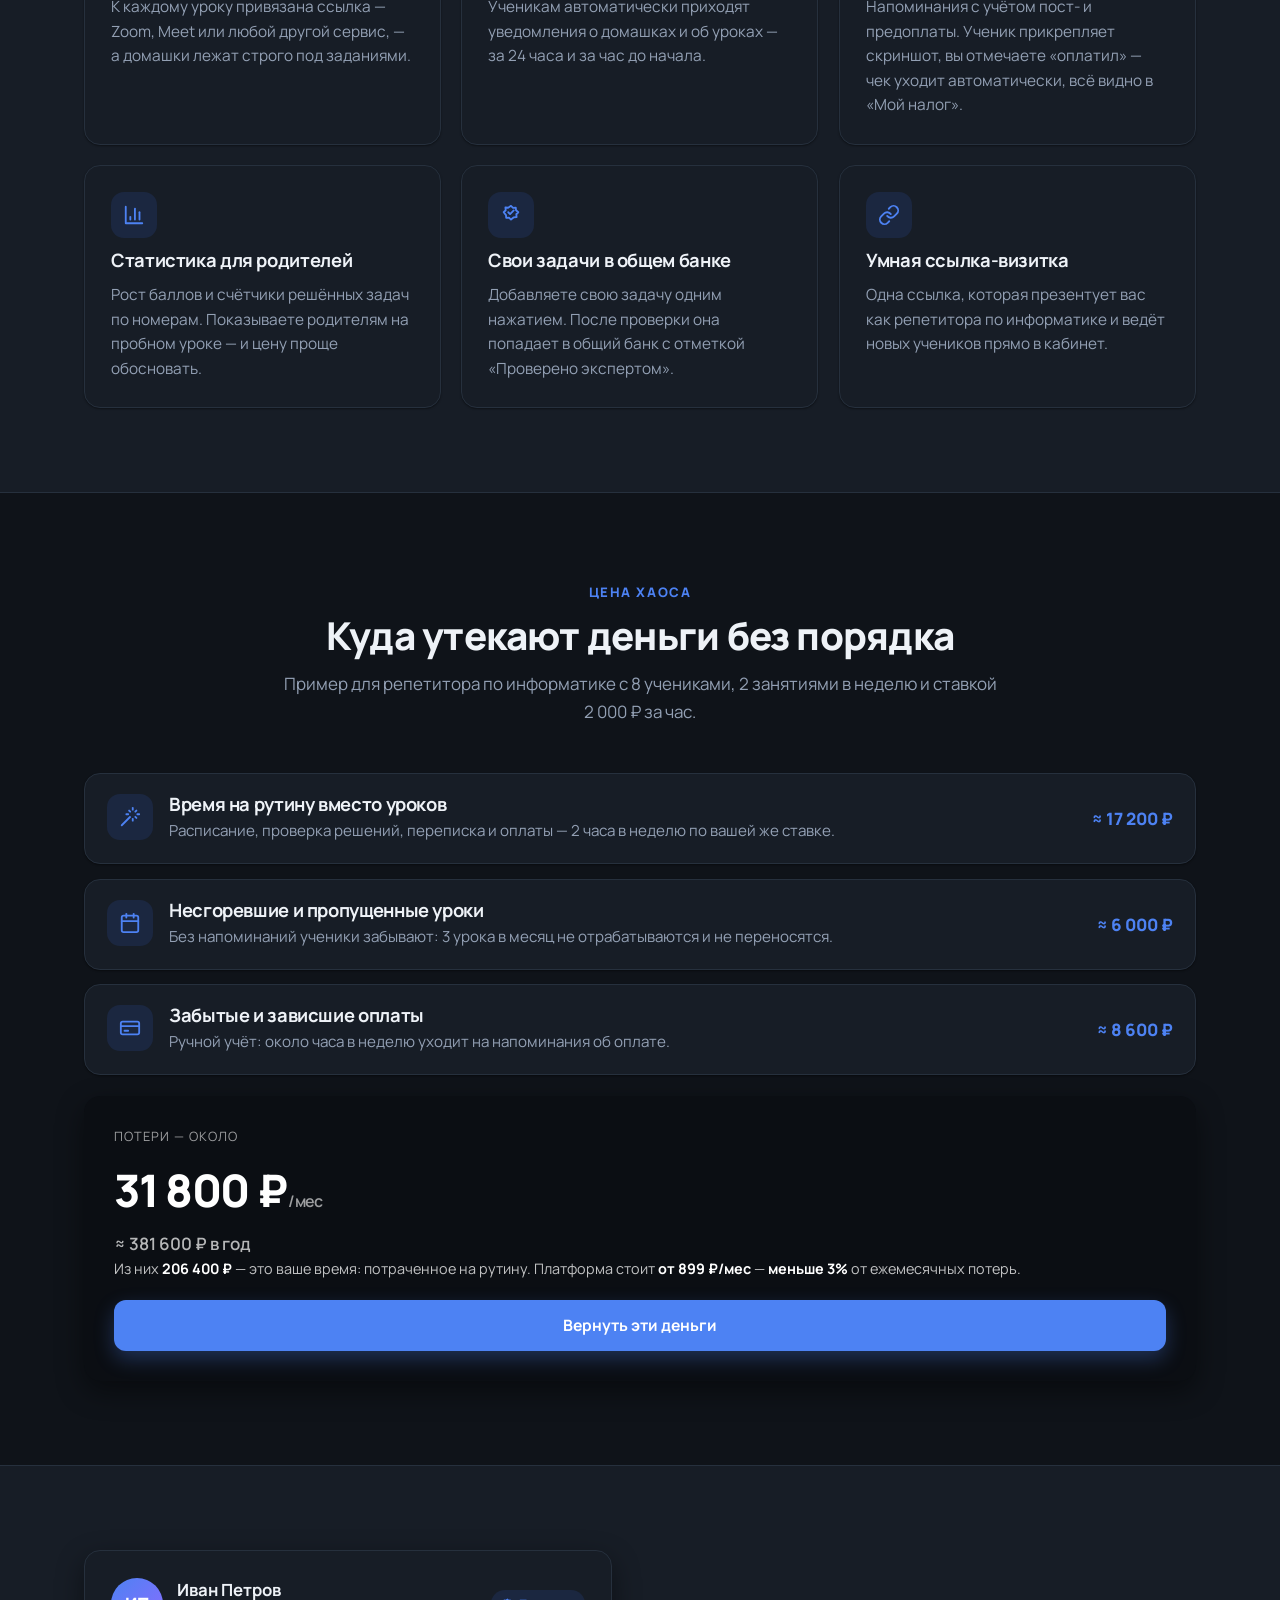
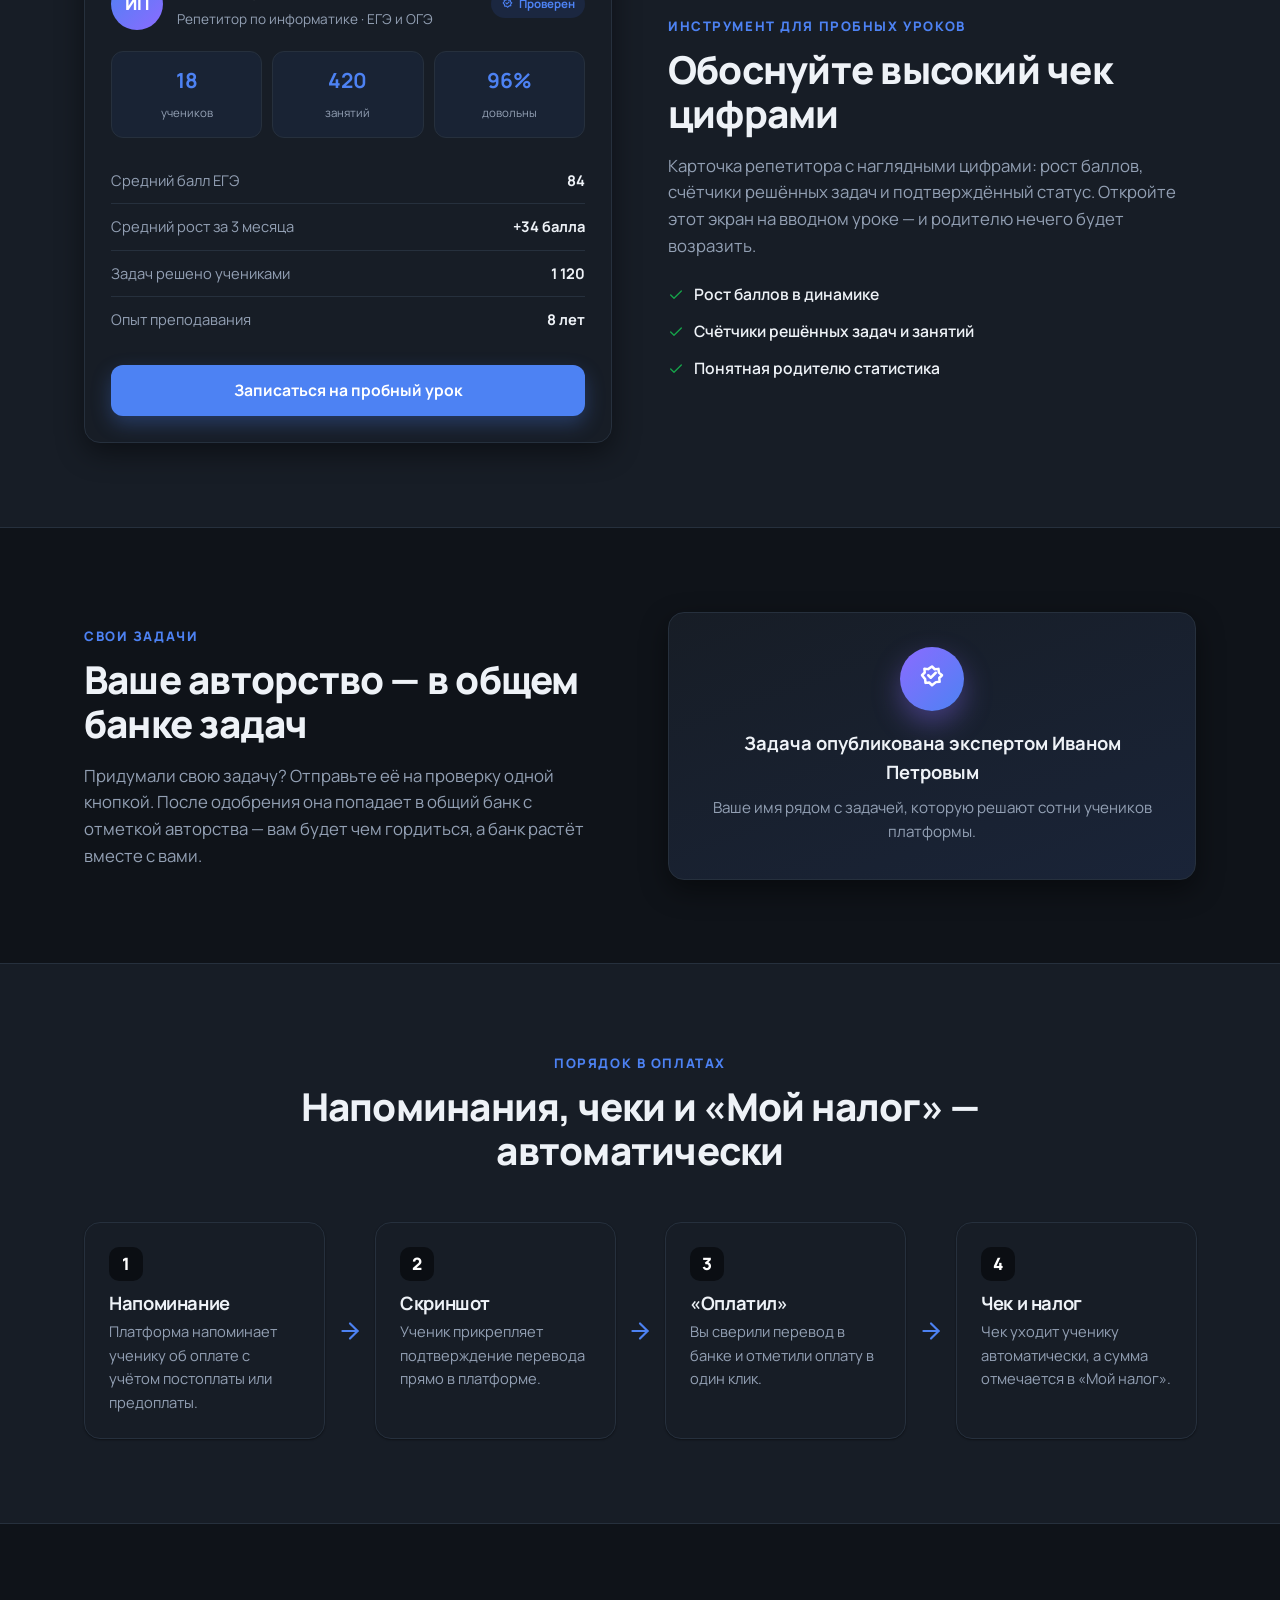
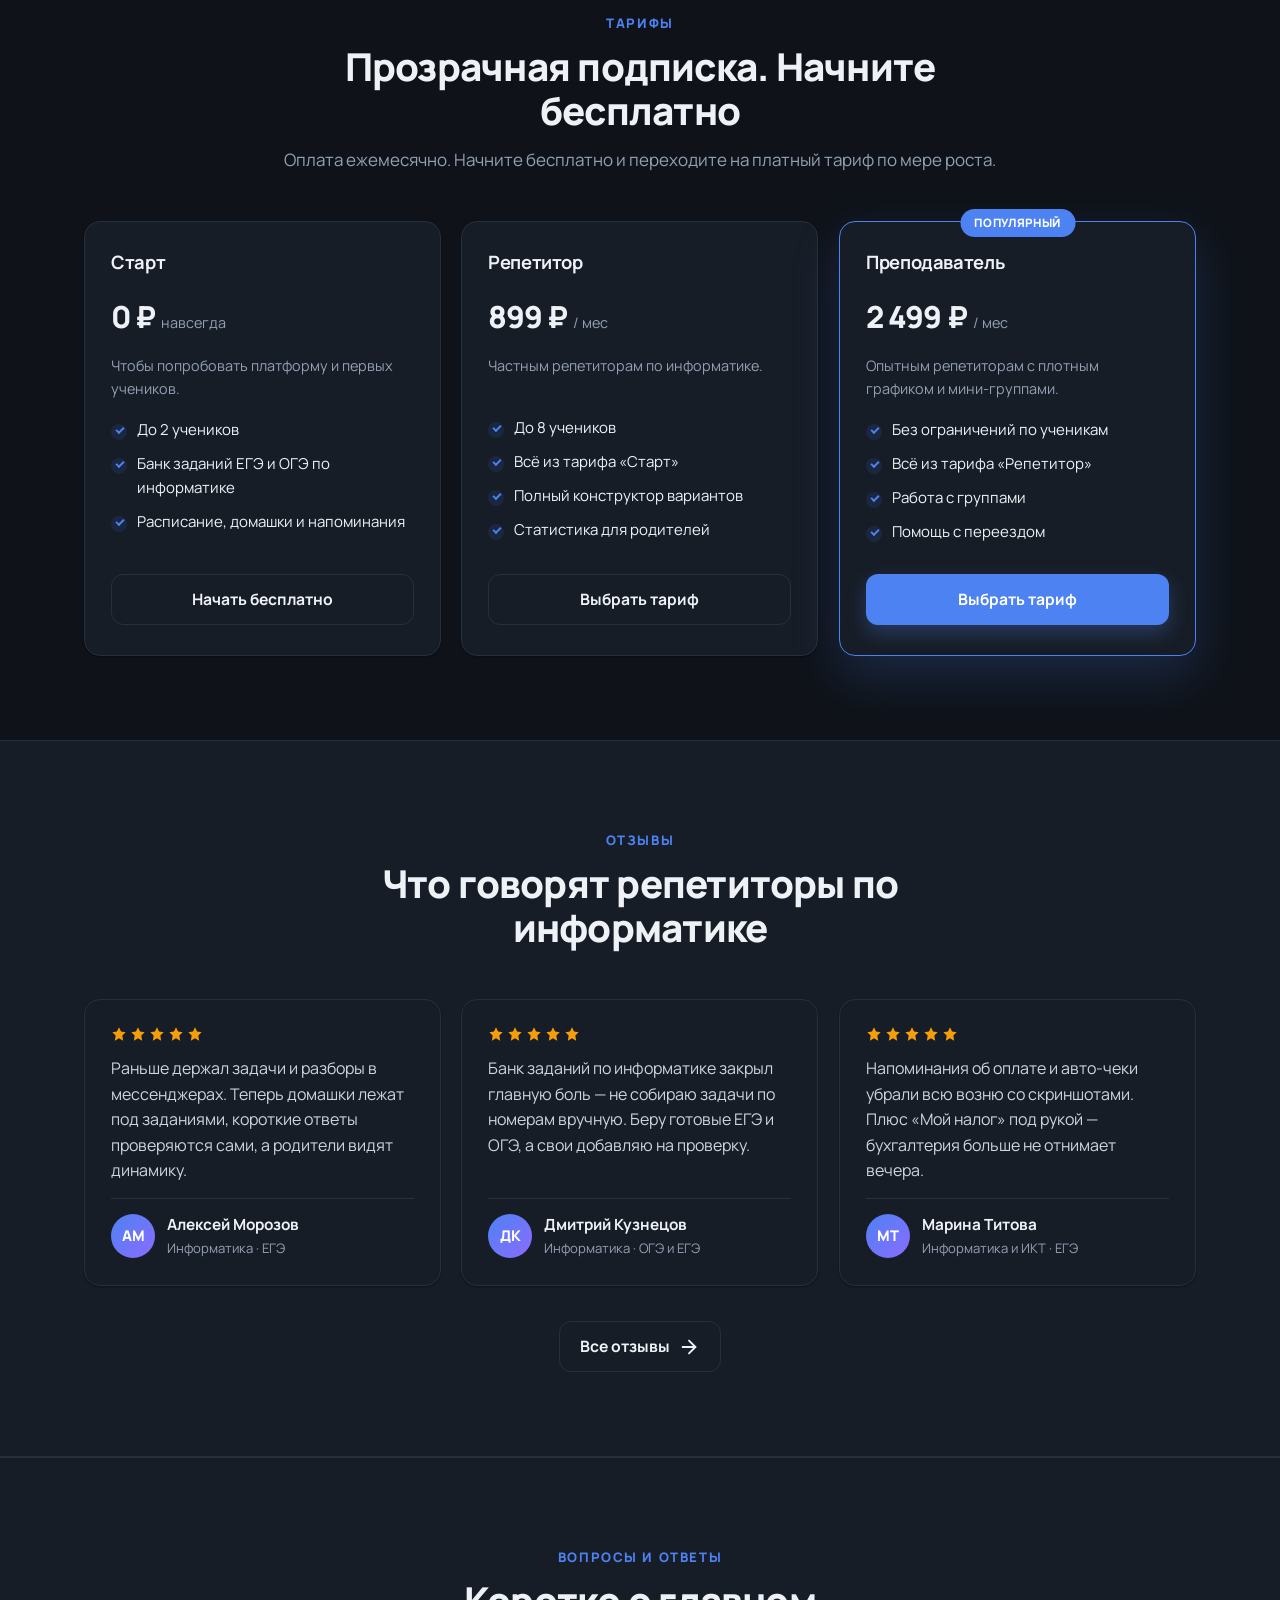
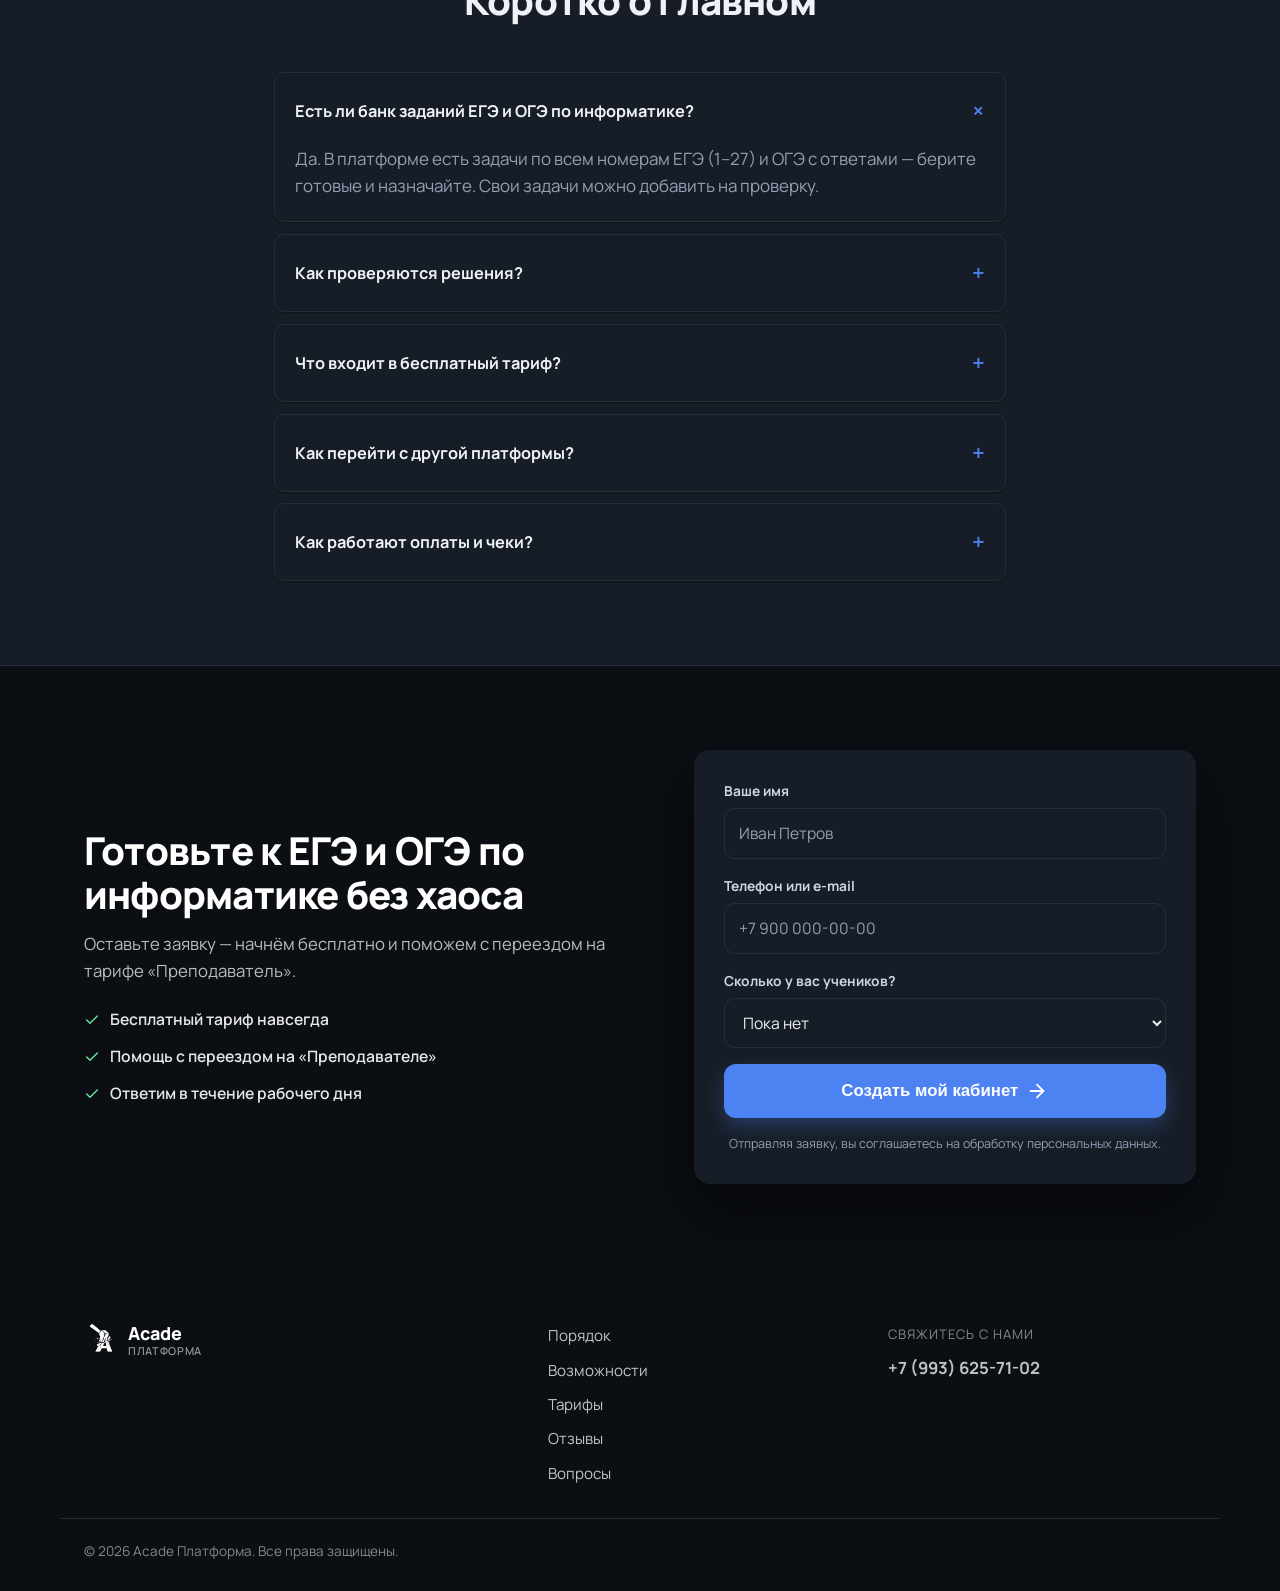
==== commit fa94ab8e: "Update" ====
--- a/index.html
+++ b/index.html
@@ -5,7 +5,7 @@
   <meta name="viewport" content="width=device-width, initial-scale=1.0" />
   <title>Аcade — платформа для репетиторов ЕГЭ и ОГЭ по информатике</title>
   <meta name="description" content="Аcade собирает расписание, домашки, проверку задач и оплаты репетитора по информатике в одно окно. Банк заданий ЕГЭ и ОГЭ, авто-напоминания и чеки. Бесплатный тариф." />
-  <meta name="theme-color" content="#141a24" />
+  <meta name="theme-color" content="#0f1319" />
   <link rel="icon" type="image/png" sizes="32x32" href="favicon-32x32.png" />
   <link rel="apple-touch-icon" href="apple-touch-icon.png" />
   <meta property="og:type" content="website" />
@@ -86,7 +86,7 @@
       <div class="container hero-grid">
         <div class="hero-copy">
           <span class="eyebrow"><svg class="icon icon-sm" aria-hidden="true"><use href="#i-calendar"/></svg> Для репетиторов ЕГЭ и ОГЭ по информатике</span>
-          <h1>Платформа для репетиторов по информатике, которая <span class="accent">не подведет.</span></h1>
+          <h1>Платформа для репетиторов по информатике, которая <span class="accent">не подведёт.</span></h1>
           <p class="lead">
             Расписание, банк заданий с проверкой, домашки и оплаты — в одном месте.
             Аcade наводит порядок у репетиторов по информатике, чтобы вы готовили
--- a/styles.css
+++ b/styles.css
@@ -1,32 +1,33 @@
-@property --bg { syntax: '<color>'; inherits: true; initial-value: #f6f6f4; }
-@property --surface { syntax: '<color>'; inherits: true; initial-value: #ffffff; }
-@property --ink { syntax: '<color>'; inherits: true; initial-value: #10151f; }
-@property --ink-soft { syntax: '<color>'; inherits: true; initial-value: #2a3242; }
-@property --muted { syntax: '<color>'; inherits: true; initial-value: #5c6675; }
-@property --border { syntax: '<color>'; inherits: true; initial-value: #e5e7eb; }
-@property --blue { syntax: '<color>'; inherits: true; initial-value: #2f6bf0; }
-@property --blue-700 { syntax: '<color>'; inherits: true; initial-value: #1f57d6; }
-@property --blue-soft { syntax: '<color>'; inherits: true; initial-value: #eaf1ff; }
-@property --violet { syntax: '<color>'; inherits: true; initial-value: #7c5cff; }
-@property --graphite { syntax: '<color>'; inherits: true; initial-value: #141a24; }
+@property --bg { syntax: '<color>'; inherits: true; initial-value: #0f1319; }
+@property --surface { syntax: '<color>'; inherits: true; initial-value: #171d26; }
+@property --ink { syntax: '<color>'; inherits: true; initial-value: #eef2f7; }
+@property --ink-soft { syntax: '<color>'; inherits: true; initial-value: #cdd5e0; }
+@property --muted { syntax: '<color>'; inherits: true; initial-value: #93a0b4; }
+@property --border { syntax: '<color>'; inherits: true; initial-value: #26303d; }
+@property --blue { syntax: '<color>'; inherits: true; initial-value: #4d82f3; }
+@property --blue-700 { syntax: '<color>'; inherits: true; initial-value: #6f9bff; }
+@property --blue-soft { syntax: '<color>'; inherits: true; initial-value: #1b2740; }
+@property --violet { syntax: '<color>'; inherits: true; initial-value: #8b6bff; }
+@property --graphite { syntax: '<color>'; inherits: true; initial-value: #0b0e13; }
 
 :root {
-  --bg: #f6f6f4;
-  --surface: #ffffff;
-  --ink: #10151f;
-  --ink-soft: #2a3242;
-  --muted: #5c6675;
-  --border: #e5e7eb;
-  --blue: #2f6bf0;
-  --blue-700: #1f57d6;
-  --blue-soft: #eaf1ff;
-  --graphite: #141a24;
-  --violet: #7c5cff;
+  color-scheme: dark;
+  --bg: #0f1319;
+  --surface: #171d26;
+  --ink: #eef2f7;
+  --ink-soft: #cdd5e0;
+  --muted: #93a0b4;
+  --border: #26303d;
+  --blue: #4d82f3;
+  --blue-700: #6f9bff;
+  --blue-soft: #1b2740;
+  --violet: #8b6bff;
+  --graphite: #0b0e13;
   --radius: 16px;
   --radius-sm: 10px;
-  --shadow-sm: 0 1px 2px rgba(16, 21, 31, 0.06);
-  --shadow-md: 0 8px 24px rgba(16, 21, 31, 0.08);
-  --shadow-lg: 0 24px 60px rgba(16, 21, 31, 0.16);
+  --shadow-sm: 0 1px 2px rgba(0, 0, 0, 0.4);
+  --shadow-md: 0 10px 28px rgba(0, 0, 0, 0.45);
+  --shadow-lg: 0 26px 64px rgba(0, 0, 0, 0.55);
   --container: 1160px;
   transition: --bg .5s ease, --surface .5s ease, --ink .5s ease, --ink-soft .5s ease,
     --muted .5s ease, --border .5s ease, --blue .5s ease, --blue-700 .5s ease,
@@ -114,6 +115,7 @@
 .logo-mark {
   width: 34px; height: 34px; flex-shrink: 0;
   object-fit: contain; display: block;
+  filter: brightness(0) invert(1);
 }
 .logo-light .logo-mark { filter: brightness(0) invert(1); }
 .logo-text { display: flex; flex-direction: column; line-height: 1; font-size: 1.12rem; }
@@ -151,27 +153,27 @@
 
 /* Browser mock */
 .hero-visual { position: relative; }
-.browser { background: #ffffff; border: 1px solid #e1e3e8; border-radius: 18px; overflow: hidden; box-shadow: var(--shadow-lg); }
-.browser-bar { display: flex; align-items: center; gap: 6px; padding: 12px 14px; background: #f1f2f4; border-bottom: 1px solid #e6e8ec; }
+.browser { background: var(--surface); border: 1px solid var(--border); border-radius: 18px; overflow: hidden; box-shadow: var(--shadow-lg); }
+.browser-bar { display: flex; align-items: center; gap: 6px; padding: 12px 14px; background: color-mix(in srgb, var(--bg) 60%, var(--surface)); border-bottom: 1px solid var(--border); }
 .dot { width: 11px; height: 11px; border-radius: 50%; display: inline-block; }
 .dot.red { background: #ff5f57; } .dot.yellow { background: #febc2e; } .dot.green { background: #28c840; }
-.browser-url { margin-left: 12px; display: inline-flex; align-items: center; gap: 7px; font-size: 0.82rem; color: #5c6675; background: #fff; border: 1px solid #e1e3e8; border-radius: 8px; padding: 5px 12px; }
+.browser-url { margin-left: 12px; display: inline-flex; align-items: center; gap: 7px; font-size: 0.82rem; color: var(--muted); background: var(--bg); border: 1px solid var(--border); border-radius: 8px; padding: 5px 12px; }
 .browser-body { display: grid; grid-template-columns: 128px 1fr; min-height: 240px; }
-.mock-side { background: #fafafa; border-right: 1px solid #e6e8ec; padding: 16px 12px; display: flex; flex-direction: column; gap: 10px; }
-.mock-logo { font-weight: 800; font-size: 0.82rem; color: #10151f; margin-bottom: 8px; }
-.mock-nav { height: 9px; border-radius: 6px; background: #e9ebef; }
+.mock-side { background: color-mix(in srgb, var(--bg) 60%, var(--surface)); border-right: 1px solid var(--border); padding: 16px 12px; display: flex; flex-direction: column; gap: 10px; }
+.mock-logo { font-weight: 800; font-size: 0.82rem; color: var(--ink); margin-bottom: 8px; }
+.mock-nav { height: 9px; border-radius: 6px; background: var(--border); }
 .mock-nav.active { background: var(--blue); opacity: .9; width: 80%; }
 .mock-main { padding: 18px; display: flex; flex-direction: column; gap: 14px; }
 .mock-topbar { display: flex; align-items: center; justify-content: space-between; }
-.mock-title { font-weight: 700; font-size: 0.92rem; color: #10151f; }
-.mock-chip { font-size: 0.72rem; font-weight: 700; color: #1f57d6; background: #eaf1ff; padding: 4px 10px; border-radius: 999px; }
+.mock-title { font-weight: 700; font-size: 0.92rem; color: var(--ink); }
+.mock-chip { font-size: 0.72rem; font-weight: 700; color: var(--blue); background: var(--blue-soft); padding: 4px 10px; border-radius: 999px; }
 .mock-list { display: flex; flex-direction: column; gap: 10px; }
-.mock-lesson { display: flex; align-items: center; gap: 12px; background: #f7f8fa; border: 1px solid #e6e8ec; border-radius: 12px; padding: 12px 14px; }
-.mock-time { font-weight: 800; font-size: 0.9rem; color: #10151f; }
+.mock-lesson { display: flex; align-items: center; gap: 12px; background: color-mix(in srgb, var(--surface) 86%, var(--ink)); border: 1px solid var(--border); border-radius: 12px; padding: 12px 14px; }
+.mock-time { font-weight: 800; font-size: 0.9rem; color: var(--ink); }
 .mock-who { flex: 1; min-width: 0; }
-.mock-who b { display: block; font-size: 0.86rem; color: #10151f; }
-.mock-who span { font-size: 0.72rem; color: #5c6675; }
-.mock-link { font-size: 0.72rem; font-weight: 700; color: #fff; background: #2f6bf0; padding: 5px 12px; border-radius: 8px; }
+.mock-who b { display: block; font-size: 0.86rem; color: var(--ink); }
+.mock-who span { font-size: 0.72rem; color: var(--muted); }
+.mock-link { font-size: 0.72rem; font-weight: 700; color: #fff; background: var(--blue); padding: 5px 12px; border-radius: 8px; }
 .hero-float {
   position: absolute; right: -14px; bottom: -22px;
   display: flex; align-items: center; gap: 12px;
@@ -349,6 +351,7 @@
   transition: border-color .15s ease, box-shadow .15s ease;
 }
 .field input:focus, .field select:focus { outline: none; border-color: var(--blue); box-shadow: 0 0 0 3px color-mix(in srgb, var(--blue) 20%, transparent); }
+.field input::placeholder, .field select::placeholder { color: var(--muted); opacity: 1; }
 .field input.invalid { border-color: #ef4444; box-shadow: 0 0 0 3px rgba(239,68,68,.15); }
 .form-hint { font-size: 0.78rem; color: var(--muted); text-align: center; }
 .cta-form.is-sent { justify-content: center; align-items: center; text-align: center; min-height: 320px; }
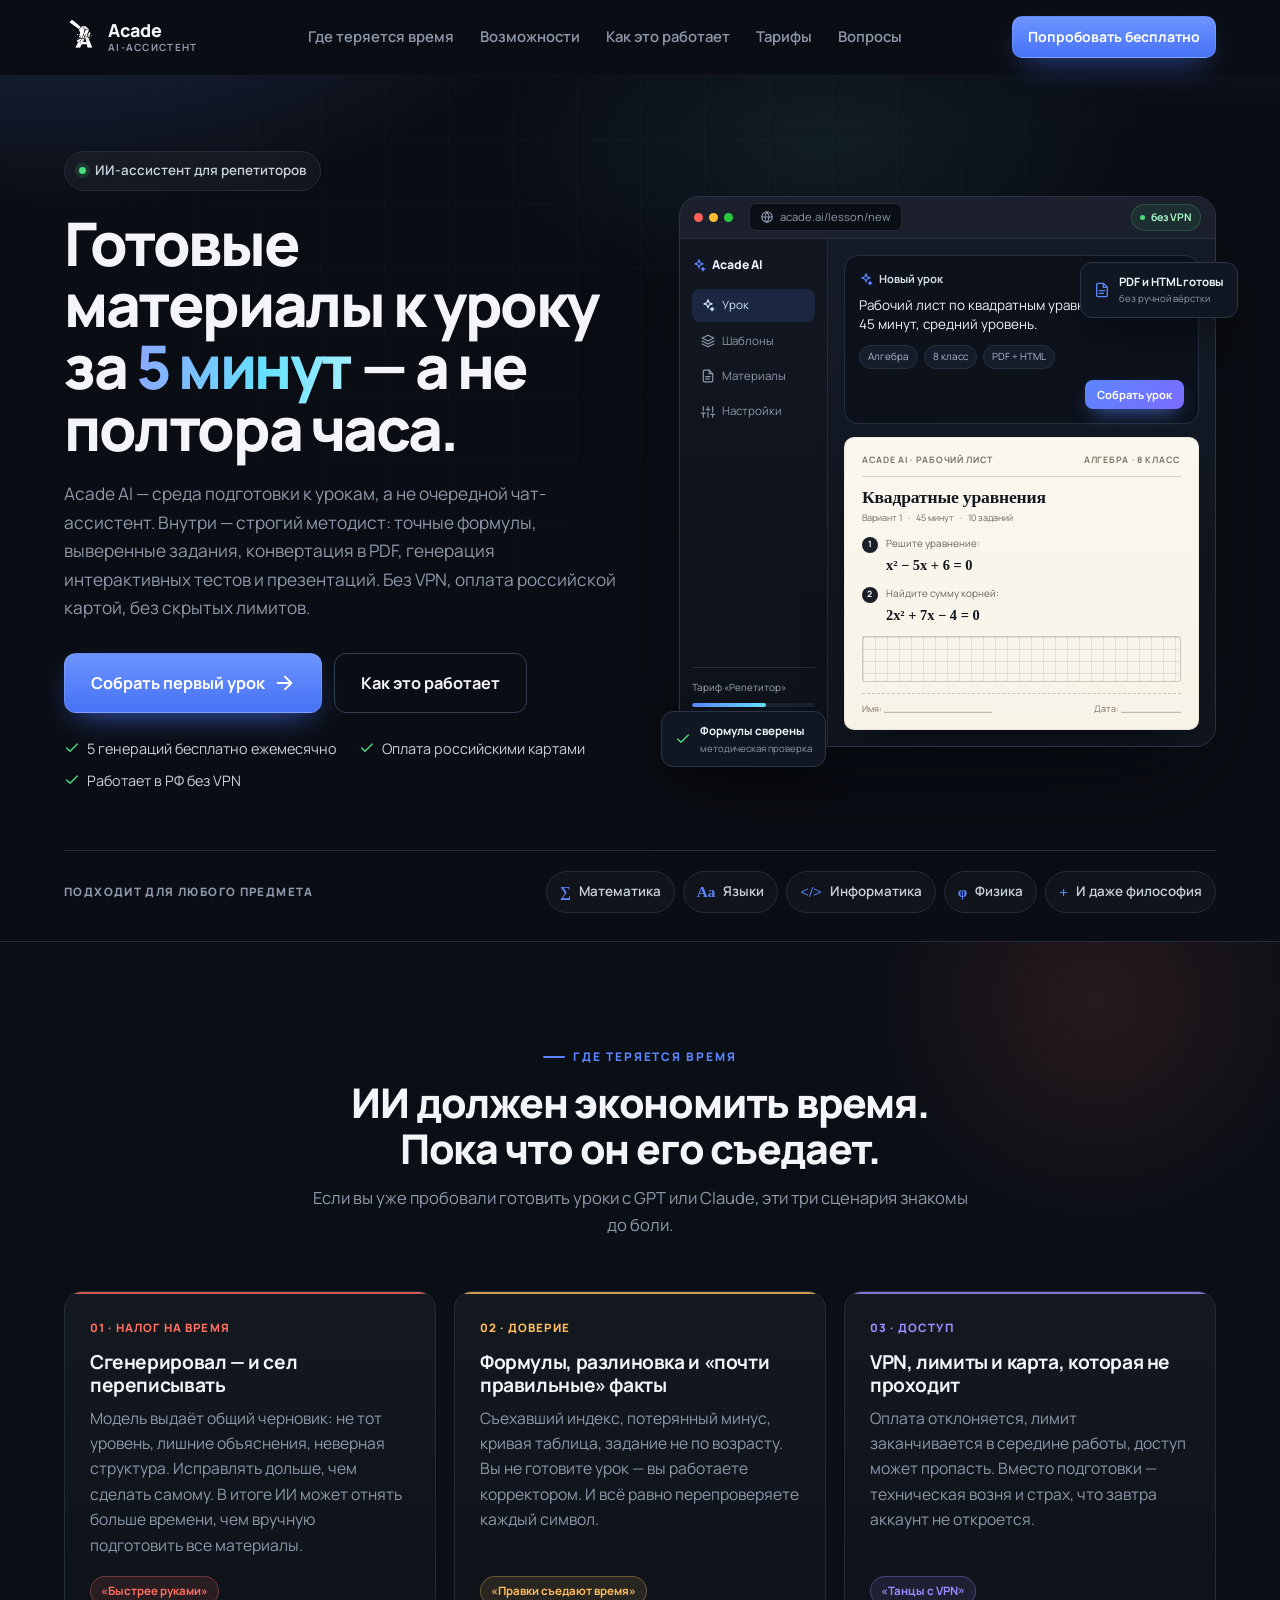
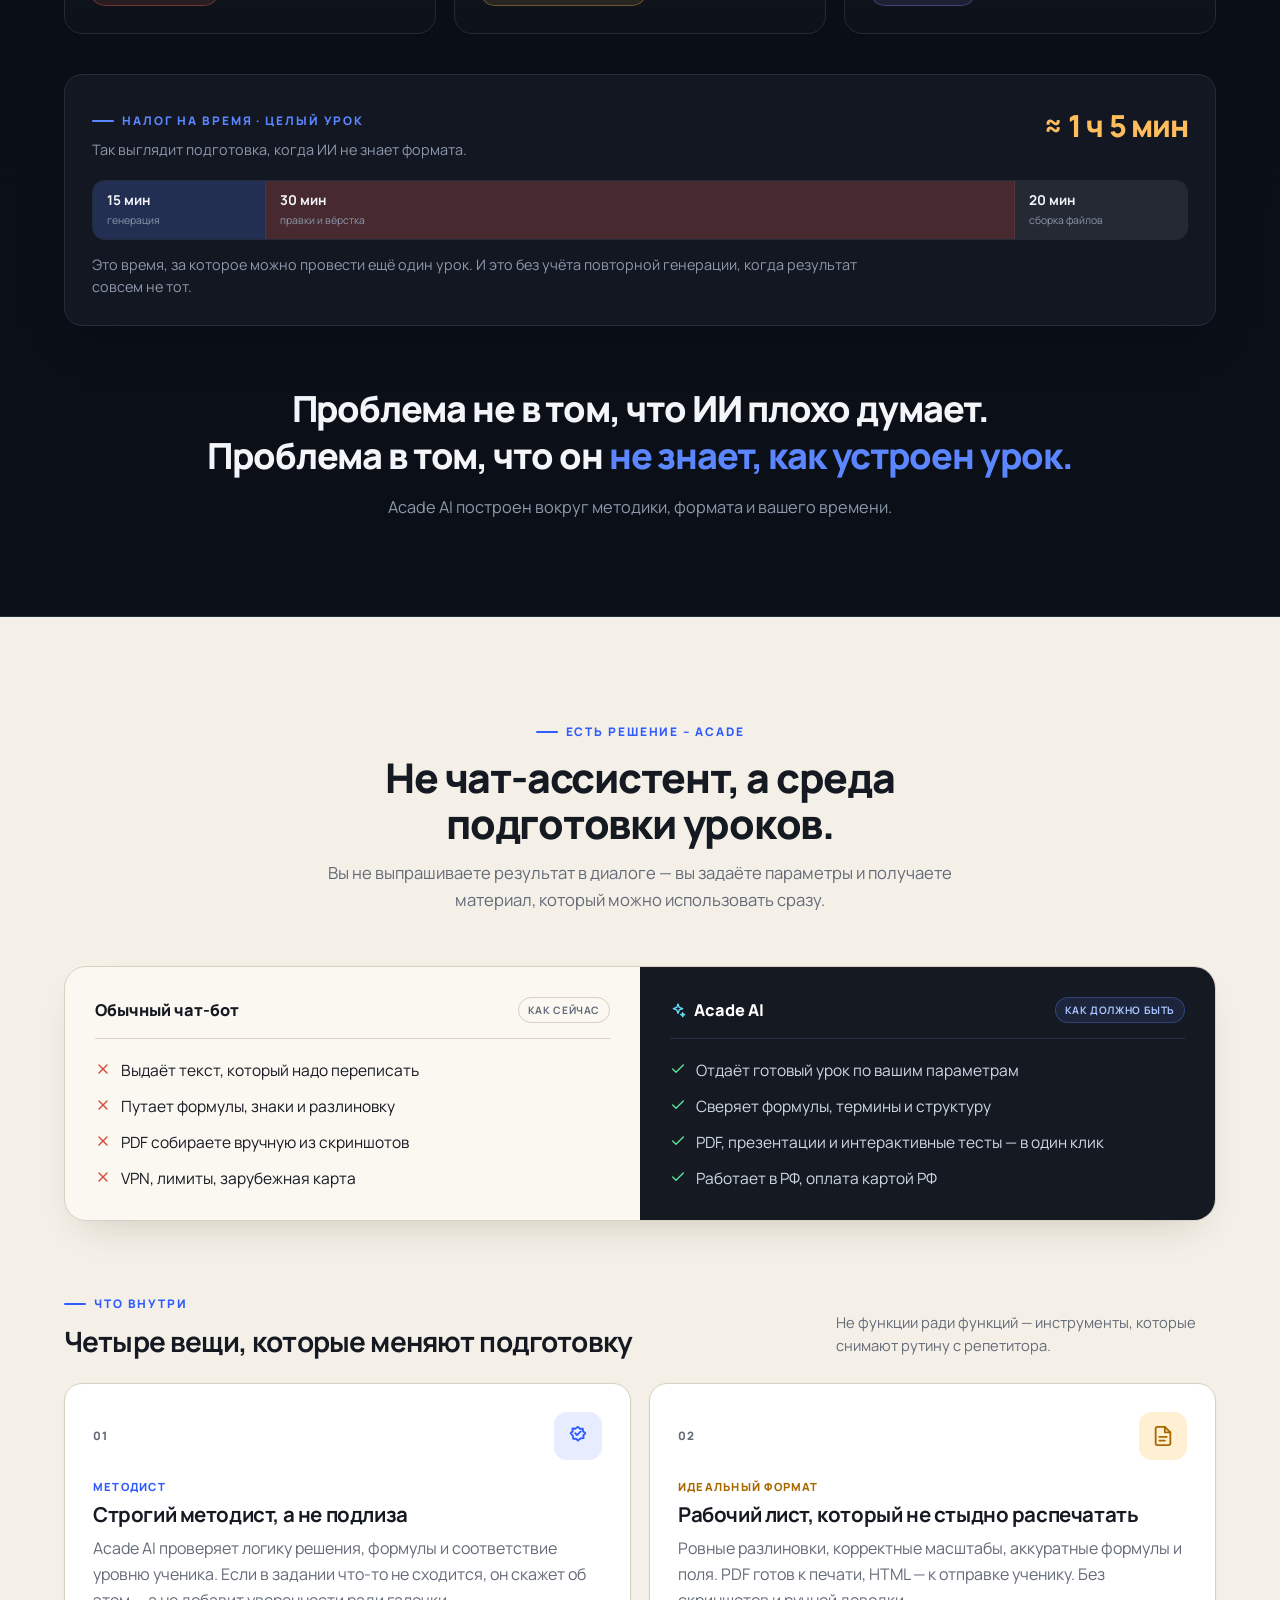
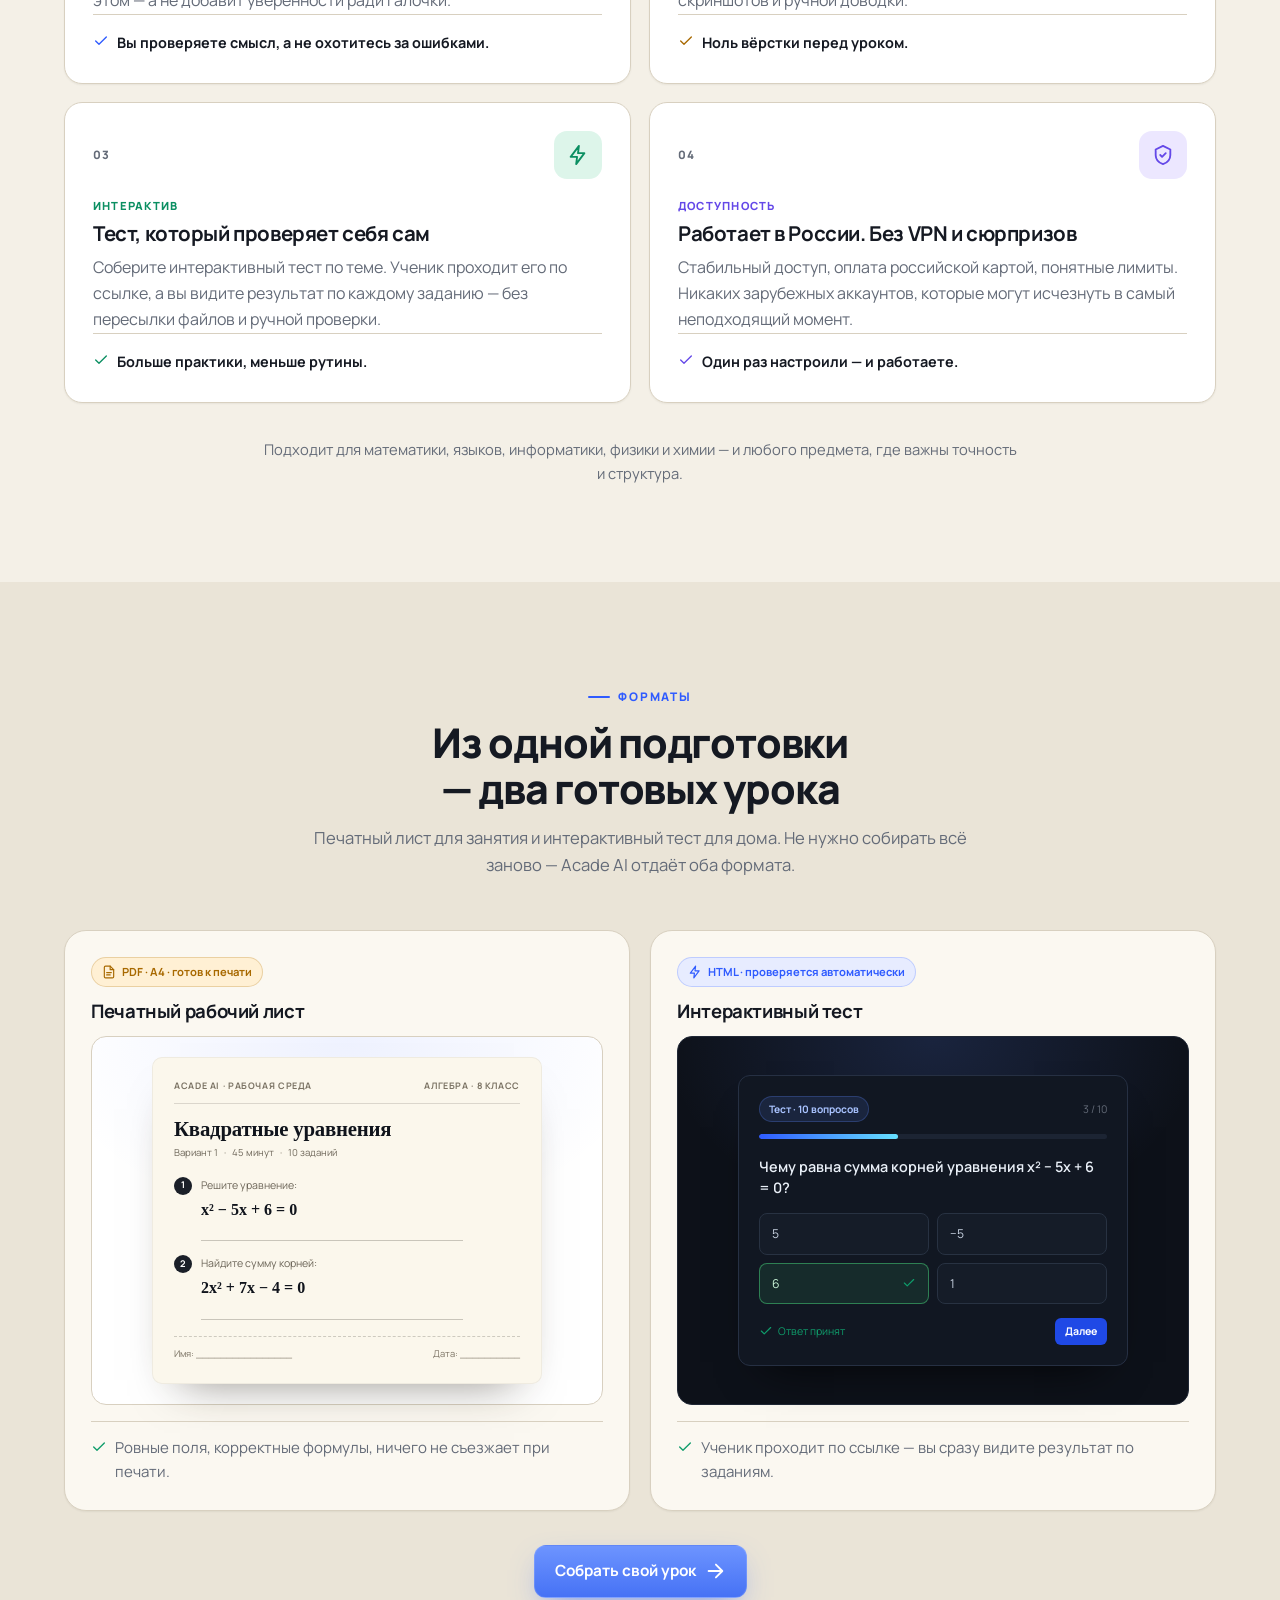
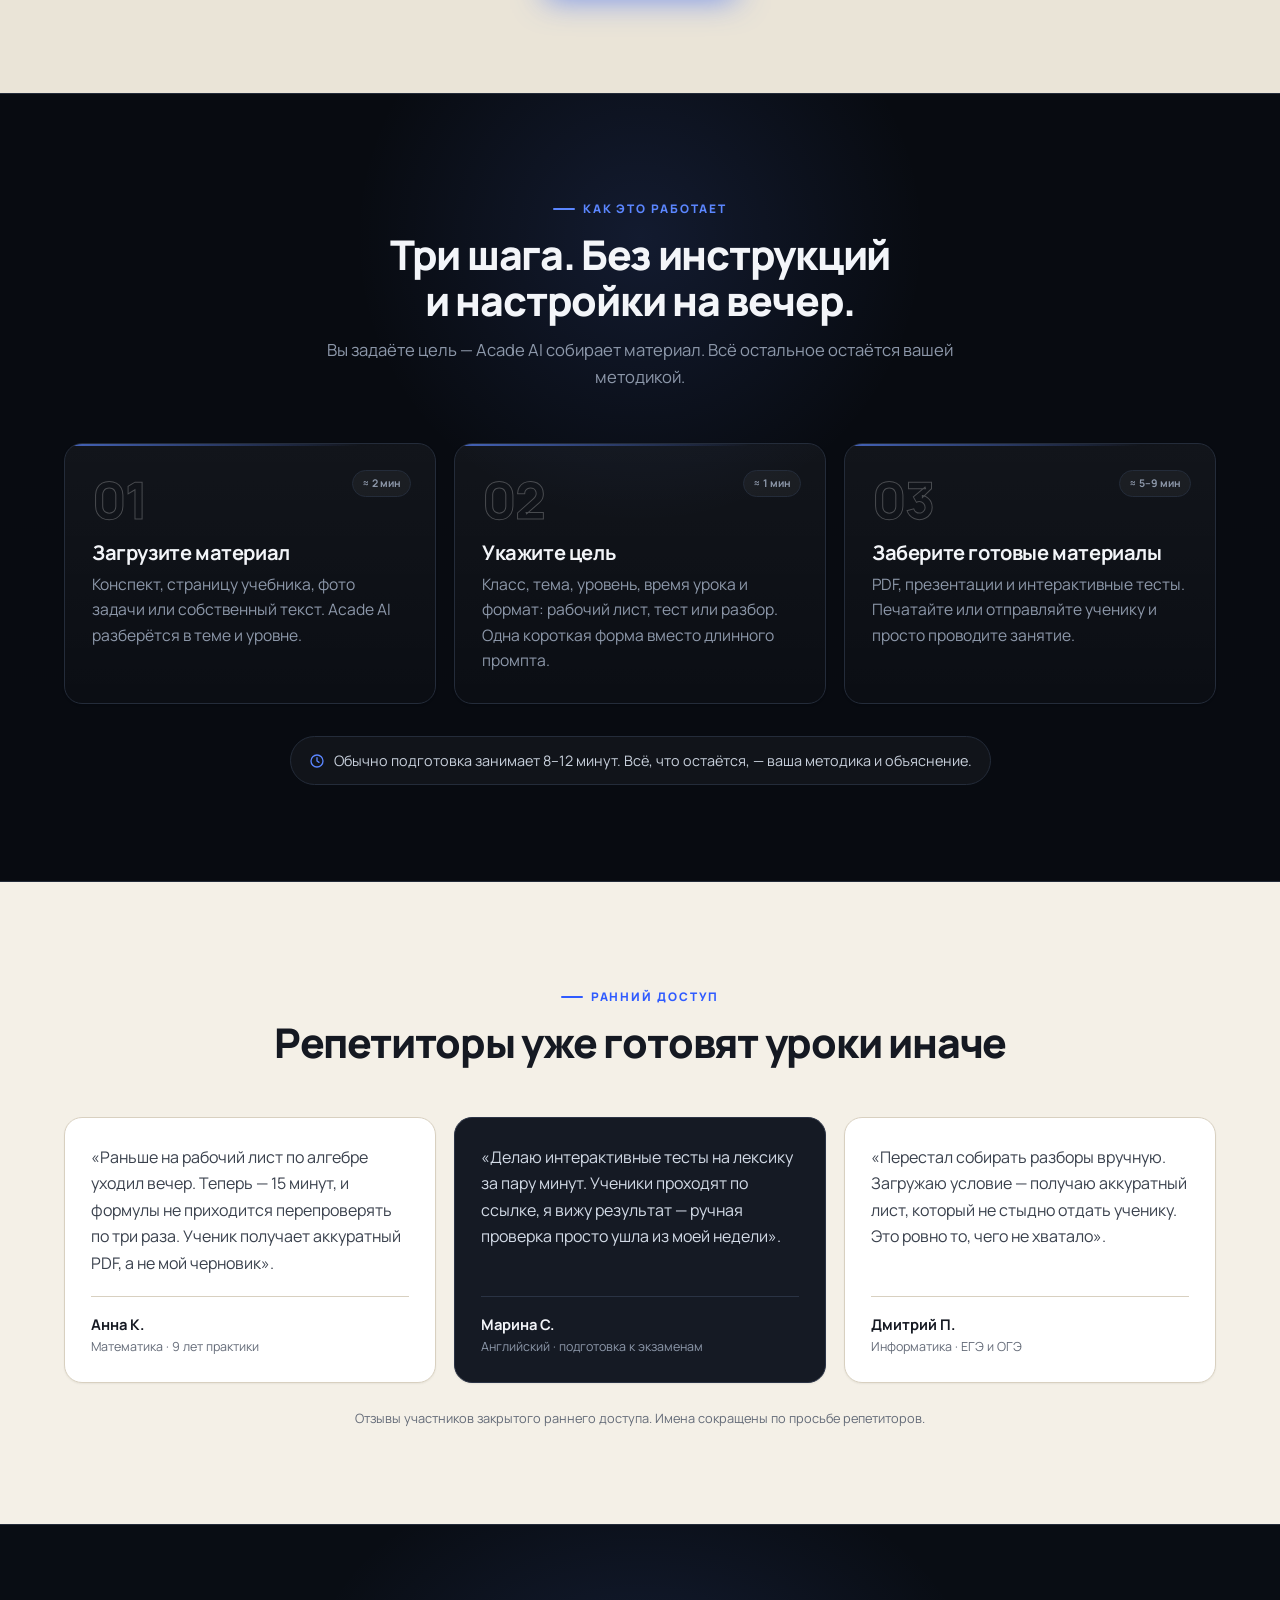
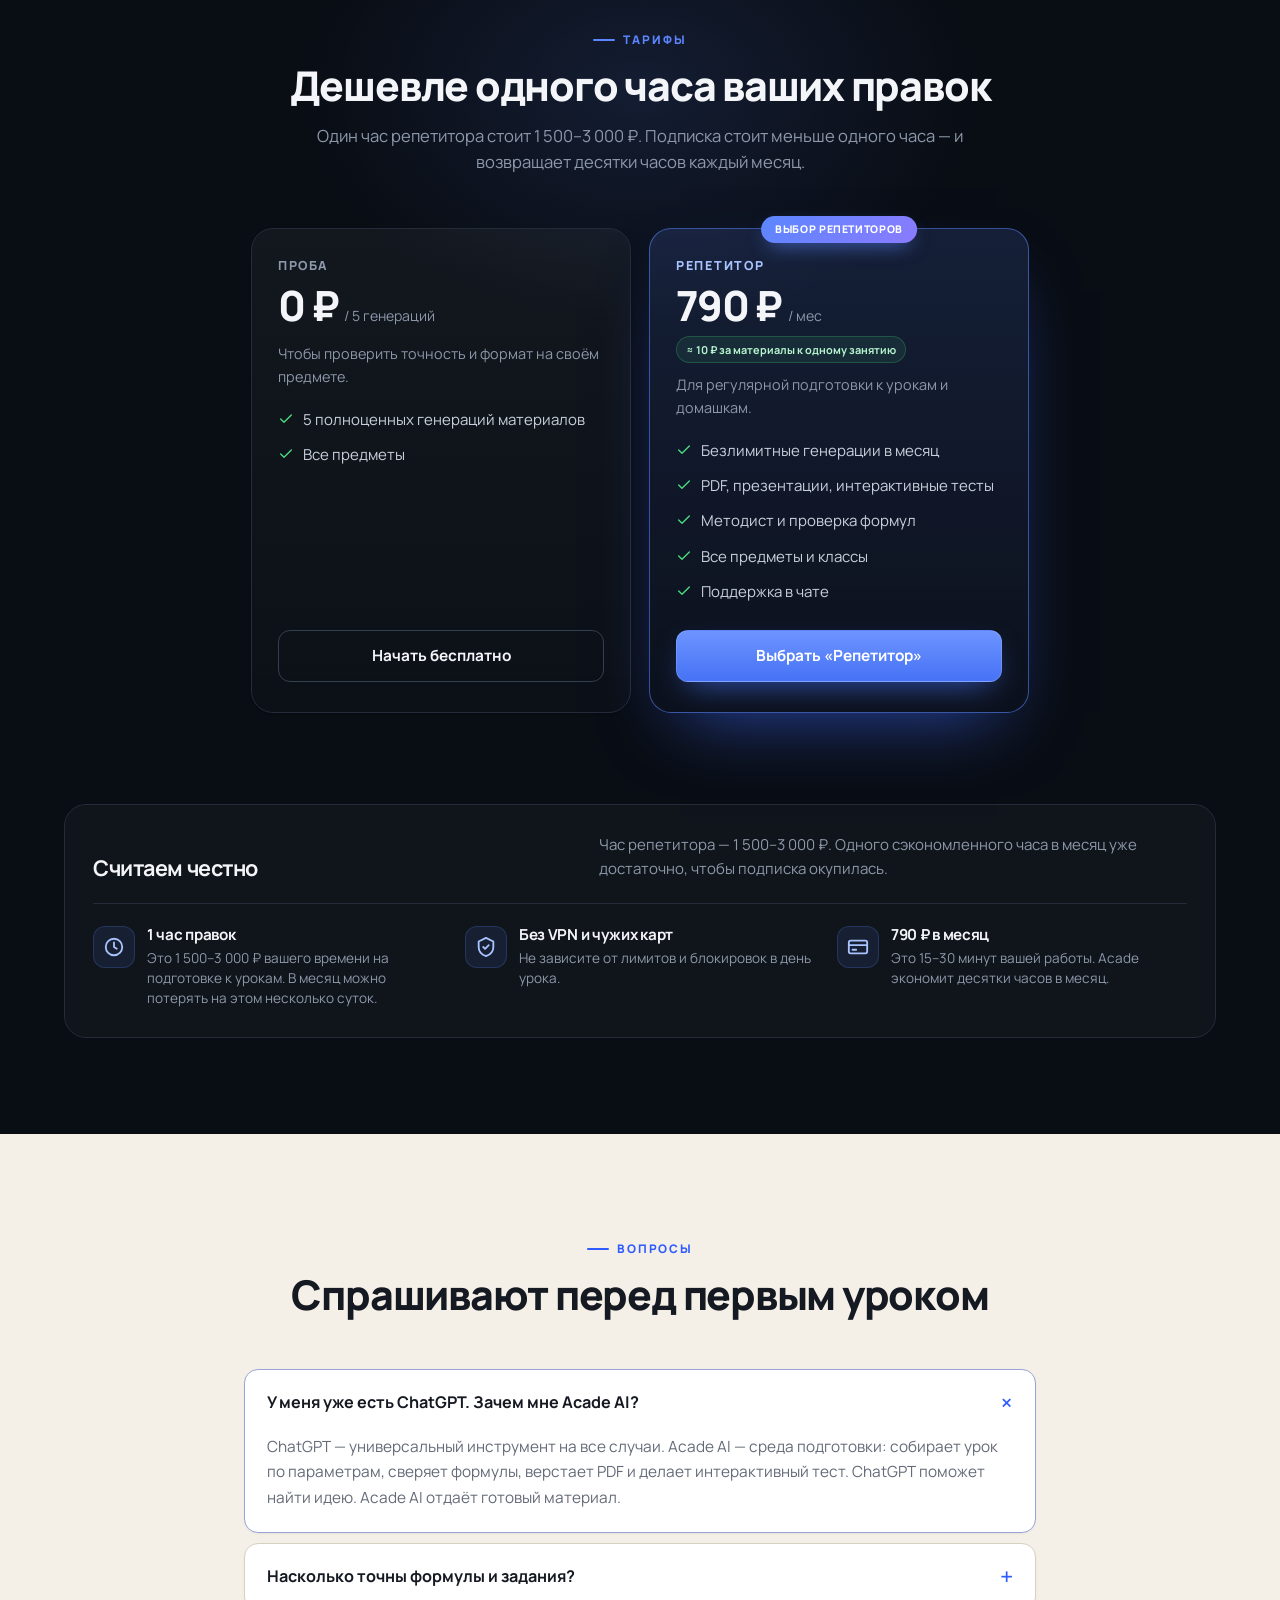
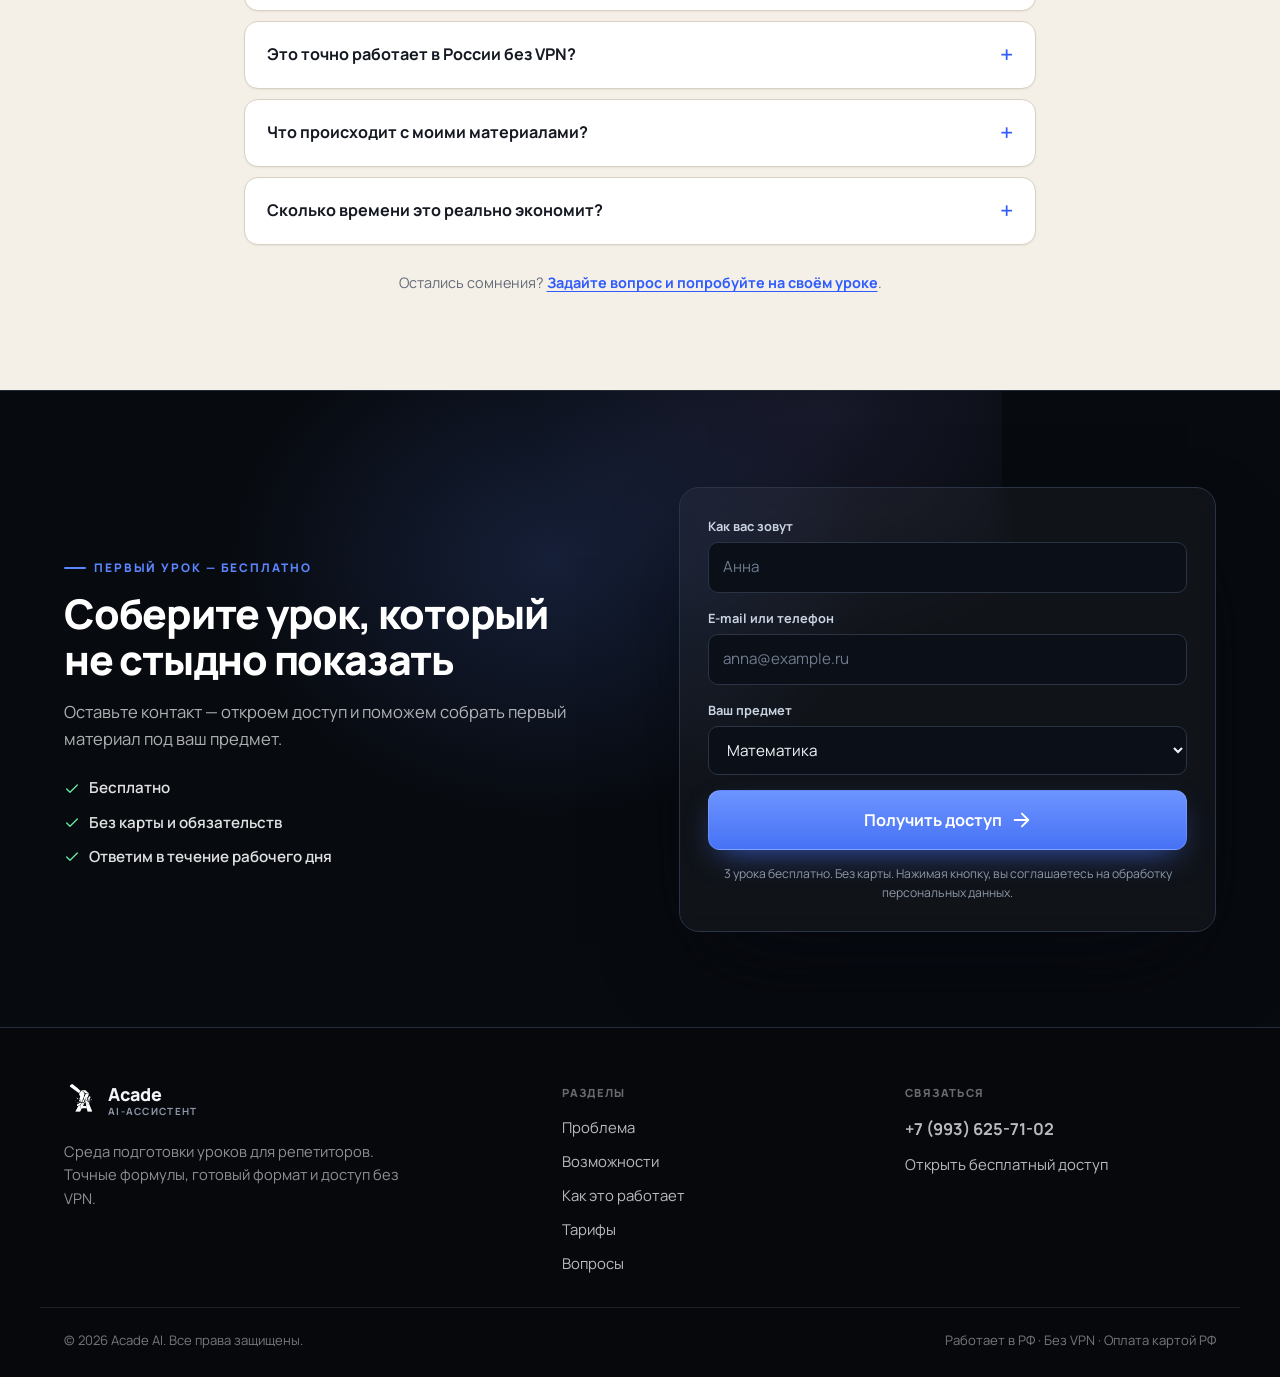
==== commit 67b3549e: "Update" ====
--- a/index.html
+++ b/index.html
@@ -3,708 +3,706 @@
 <head>
   <meta charset="UTF-8" />
   <meta name="viewport" content="width=device-width, initial-scale=1.0" />
-  <title>Аcade — платформа для репетиторов ЕГЭ и ОГЭ по информатике</title>
-  <meta name="description" content="Аcade собирает расписание, домашки, проверку задач и оплаты репетитора по информатике в одно окно. Банк заданий ЕГЭ и ОГЭ, авто-напоминания и чеки. Бесплатный тариф." />
-  <meta name="theme-color" content="#0f1319" />
+  <title>Acade AI — ИИ-ассистент для репетиторов: готовый урок за 10 минут</title>
+  <meta name="description" content="Среда подготовки к урокам для репетиторов: точные формулы, рабочий лист в PDF и интерактивный тест в HTML. Без VPN, оплата картой РФ, без скрытых лимитов. 3 урока бесплатно." />
+  <meta name="theme-color" content="#0a0d13" />
   <link rel="icon" type="image/png" sizes="32x32" href="favicon-32x32.png" />
   <link rel="apple-touch-icon" href="apple-touch-icon.png" />
+
   <meta property="og:type" content="website" />
-  <meta property="og:title" content="Аcade — порядок в подготовке к ЕГЭ и ОГЭ по информатике" />
-  <meta property="og:description" content="Платформа для репетиторов по информатике: банк заданий ЕГЭ и ОГЭ, проверка решений, расписание, напоминания и оплаты — в одном окне." />
-  <meta property="og:site_name" content="Аcade" />
+  <meta property="og:locale" content="ru_RU" />
+  <meta property="og:site_name" content="Acade AI" />
+  <meta property="og:title" content="Acade AI — готовый урок за 10 минут, а не за вечер с правками" />
+  <meta property="og:description" content="ИИ-среда подготовки для репетиторов: методическая точность, PDF-рабочие листы и интерактивные тесты. Работает в России без VPN." />
+  <meta property="og:image" content="logo.png" />
+  <meta name="twitter:card" content="summary_large_image" />
+
   <link rel="preconnect" href="https://fonts.googleapis.com" />
   <link rel="preconnect" href="https://fonts.gstatic.com" crossorigin />
-  <link href="https://fonts.googleapis.com/css2?family=Manrope:wght@400;500;600;700;800&display=swap" rel="stylesheet" />
+  <link href="https://fonts.googleapis.com/css2?family=Manrope:wght@400;500;600;700;800&amp;display=swap" rel="stylesheet" />
+
   <script>document.documentElement.classList.add('js');</script>
   <link rel="stylesheet" href="styles.css" />
+
+  <script type="application/ld+json">
+  {
+    "@context": "https://schema.org",
+    "@type": "Product",
+    "name": "Acade AI",
+    "description": "ИИ-ассистент для репетиторов: методическая проверка, рабочие листы в PDF и интерактивные тесты в HTML.",
+    "brand": { "@type": "Brand", "name": "Acade" },
+    "offers": [
+      { "@type": "Offer", "name": "Проба", "price": "0", "priceCurrency": "RUB" },
+      { "@type": "Offer", "name": "Репетитор", "price": "990", "priceCurrency": "RUB" }
+    ]
+  }
+  </script>
+  <script type="application/ld+json">
+  {
+    "@context": "https://schema.org",
+    "@type": "FAQPage",
+    "mainEntity": [
+      {
+        "@type": "Question",
+        "name": "У меня уже есть ChatGPT. Зачем мне Acade AI?",
+        "acceptedAnswer": { "@type": "Answer", "text": "ChatGPT — универсальный инструмент на все случаи. Acade AI — среда подготовки: собирает урок по параметрам, сверяет формулы, верстает PDF и делает интерактивный тест. ChatGPT поможет найти идею, Acade AI отдаёт готовый материал." }
+      },
+      {
+        "@type": "Question",
+        "name": "Насколько точны формулы и задания?",
+        "acceptedAnswer": { "@type": "Answer", "text": "Формулы и структура проходят методическую проверку внутри платформы, задания собираются под уровень ученика. Финальное слово остаётся за преподавателем: Acade AI убирает рутину, а не заменяет экспертизу." }
+      },
+      {
+        "@type": "Question",
+        "name": "Это точно работает в России без VPN?",
+        "acceptedAnswer": { "@type": "Answer", "text": "Да. Платформа доступна без VPN, оплата проходит российской картой. Никаких зарубежных аккаунтов и скрытых лимитов." }
+      },
+      {
+        "@type": "Question",
+        "name": "Что происходит с моими материалами?",
+        "acceptedAnswer": { "@type": "Answer", "text": "Материалы используются только для подготовки ваших уроков. Мы не обучаем модели на ваших файлах без разрешения. Данные передаются по защищённому соединению, доступ есть только у вас." }
+      },
+      {
+        "@type": "Question",
+        "name": "Сколько времени это реально экономит?",
+        "acceptedAnswer": { "@type": "Answer", "text": "Рабочий лист или тест обычно собирается за 8–12 минут вместо 1,5–2 часов ручной работы. На бесплатном тарифе это можно проверить на трёх своих уроках — без карты." }
+      }
+    ]
+  }
+  </script>
 </head>
 <body>
-  <!-- Yandex.Metrika counter -->
-  <script type="text/javascript">
-    window.YM_COUNTER_ID = 113534810;
-    (function(m,e,t,r,i,k,a){
-        m[i]=m[i]||function(){(m[i].a=m[i].a||[]).push(arguments)};
-        m[i].l=1*new Date();
-        for (var j = 0; j < document.scripts.length; j++) {if (document.scripts[j].src === r) { return; }}
-        k=e.createElement(t),a=e.getElementsByTagName(t)[0],k.async=1,k.src=r,a.parentNode.insertBefore(k,a)
-    })(window, document,'script','https://mc.yandex.ru/metrika/tag.js?id=113534810', 'ym');
-
-
-    ym(113534810, 'init', {ssr:true, webvisor:true, clickmap:true, ecommerce:"dataLayer", referrer: document.referrer, url: location.href, accurateTrackBounce:true, trackLinks:true});
-  </script>
-  <noscript><div><img src="https://mc.yandex.ru/watch/113534810" style="position:absolute; left:-9999px;" alt="" /></div></noscript>
-  <!-- /Yandex.Metrika counter -->
+  <a class="skip-link" href="#main">Перейти к содержанию</a>
 
   <!-- SVG sprite -->
-  <svg width="0" height="0" style="position:absolute" aria-hidden="true">
-    <symbol id="i-layers" viewBox="0 0 24 24"><path d="M12 2 2 7l10 5 10-5-10-5z"/><path d="M2 17l10 5 10-5"/><path d="M2 12l10 5 10-5"/></symbol>
-    <symbol id="i-book" viewBox="0 0 24 24"><path d="M4 19.5A2.5 2.5 0 0 1 6.5 17H20"/><path d="M6.5 2H20v20H6.5A2.5 2.5 0 0 1 4 19.5v-15A2.5 2.5 0 0 1 6.5 2z"/></symbol>
-    <symbol id="i-chart" viewBox="0 0 24 24"><path d="M3 3v18h18"/><path d="M18 17V9"/><path d="M13 17V5"/><path d="M8 17v-3"/></symbol>
+  <svg width="0" height="0" style="position:absolute" aria-hidden="true" focusable="false">
+    <symbol id="i-arrow" viewBox="0 0 24 24"><path d="M5 12h14"/><path d="M13 5l7 7-7 7"/></symbol>
+    <symbol id="i-check" viewBox="0 0 24 24"><path d="M20 6 9 17l-5-5"/></symbol>
+    <symbol id="i-x" viewBox="0 0 24 24"><path d="M18 6 6 18"/><path d="M6 6l12 12"/></symbol>
+    <symbol id="i-menu" viewBox="0 0 24 24"><path d="M4 7h16"/><path d="M4 12h16"/><path d="M4 17h16"/></symbol>
+    <symbol id="i-spark" viewBox="0 0 24 24"><path d="M12 3l1.9 5.1L19 10l-5.1 1.9L12 17l-1.9-5.1L5 10l5.1-1.9z"/><path d="M19 16l.8 2.2L22 19l-2.2.8L19 22l-.8-2.2L16 19l2.2-.8z"/></symbol>
+    <symbol id="i-doc" viewBox="0 0 24 24"><path d="M14 2H6a2 2 0 0 0-2 2v16a2 2 0 0 0 2 2h12a2 2 0 0 0 2-2V8z"/><path d="M14 2v6h6"/><path d="M8 13h8"/><path d="M8 17h6"/></symbol>
+    <symbol id="i-clock" viewBox="0 0 24 24"><circle cx="12" cy="12" r="9"/><path d="M12 7v5l3 2"/></symbol>
+    <symbol id="i-shield" viewBox="0 0 24 24"><path d="M12 2 20 6v6c0 5-3.4 8.4-8 10-4.6-1.6-8-5-8-10V6z"/><path d="M9 12l2 2 4-4"/></symbol>
+    <symbol id="i-globe" viewBox="0 0 24 24"><circle cx="12" cy="12" r="9"/><path d="M3 12h18"/><path d="M12 3a14 14 0 0 1 0 18 14 14 0 0 1 0-18z"/></symbol>
+    <symbol id="i-card" viewBox="0 0 24 24"><rect x="2" y="5" width="20" height="14" rx="2"/><path d="M2 10h20"/><path d="M6 15h4"/></symbol>
+    <symbol id="i-bolt" viewBox="0 0 24 24"><path d="M13 2 4 14h7l-1 8 9-12h-7z"/></symbol>
+    <symbol id="i-layers" viewBox="0 0 24 24"><path d="M12 2 2 7l10 5 10-5z"/><path d="M2 12l10 5 10-5"/><path d="M2 17l10 5 10-5"/></symbol>
     <symbol id="i-badge" viewBox="0 0 24 24"><path d="M12 2l2.2 2.2 3-.3.3 3L20 9l-2.2 2.2.3 3-3 .3L12 17l-2.2-2.2-3 .3-.3-3L4 9l2.2-2.2-.3-3 3 .3z"/><path d="M9 9l2 2 4-4"/></symbol>
-    <symbol id="i-calendar" viewBox="0 0 24 24"><path d="M8 2v4"/><path d="M16 2v4"/><rect x="3" y="4" width="18" height="18" rx="2"/><path d="M3 10h18"/></symbol>
-    <symbol id="i-link" viewBox="0 0 24 24"><path d="M10 13a5 5 0 0 0 7.54.54l3-3a5 5 0 0 0-7.07-7.07l-1.72 1.71"/><path d="M14 11a5 5 0 0 0-7.54-.54l-3 3a5 5 0 0 0 7.07 7.07l1.71-1.71"/></symbol>
-    <symbol id="i-card" viewBox="0 0 24 24"><rect x="2" y="5" width="20" height="14" rx="2"/><path d="M2 10h20"/><path d="M6 15h4"/></symbol>
-    <symbol id="i-wand" viewBox="0 0 24 24"><path d="M15 4V2"/><path d="M15 16v-2"/><path d="M8 9h2"/><path d="M20 9h2"/><path d="M17.8 11.8 19 13"/><path d="M17.8 6.2 19 5"/><path d="M3 21l9-9"/><path d="M12.2 6.2 11 5"/></symbol>
-    <symbol id="i-users" viewBox="0 0 24 24"><path d="M17 21v-2a4 4 0 0 0-4-4H5a4 4 0 0 0-4 4v2"/><circle cx="9" cy="7" r="4"/><path d="M23 21v-2a4 4 0 0 0-3-3.87"/><path d="M16 3.13a4 4 0 0 1 0 7.75"/></symbol>
-    <symbol id="i-check" viewBox="0 0 24 24"><path d="M20 6 9 17l-5-5"/></symbol>
-    <symbol id="i-arrow" viewBox="0 0 24 24"><path d="M5 12h14"/><path d="M12 5l7 7-7 7"/></symbol>
-    <symbol id="i-menu" viewBox="0 0 24 24"><path d="M4 6h16"/><path d="M4 12h16"/><path d="M4 18h16"/></symbol>
-    <symbol id="i-close" viewBox="0 0 24 24"><path d="M18 6 6 18"/><path d="M6 6l12 12"/></symbol>
-    <symbol id="i-star" viewBox="0 0 24 24"><path d="M12 2l3.09 6.26L22 9.27l-5 4.87L18.18 22 12 18.56 5.82 22 7 14.14l-5-4.87 6.91-1.01z"/></symbol>
-    <symbol id="i-globe" viewBox="0 0 24 24"><circle cx="12" cy="12" r="10"/><path d="M2 12h20"/><path d="M12 2a15.3 15.3 0 0 1 0 20 15.3 15.3 0 0 1 0-20z"/></symbol>
-    <symbol id="i-bolt" viewBox="0 0 24 24"><path d="M13 2 3 14h9l-1 8 10-12h-9z"/></symbol>
+    <symbol id="i-sliders" viewBox="0 0 24 24"><path d="M4 21v-7"/><path d="M4 10V3"/><path d="M12 21v-9"/><path d="M12 8V3"/><path d="M20 21v-5"/><path d="M20 12V3"/><path d="M1 14h6"/><path d="M9 8h6"/><path d="M17 16h6"/></symbol>
   </svg>
 
   <header class="site-header" id="top">
     <div class="container header-inner">
-      <a class="logo" href="#top" aria-label="Аcade — на главную">
-        <img class="logo-mark" src="logo.png" alt="" aria-hidden="true" />
-        <span class="logo-text">Аcade<span class="logo-sub">Платформа</span></span>
+      <a class="logo" href="#top" aria-label="Acade AI — на главную">
+        <img class="logo-mark" src="logo.png" alt="" width="34" height="34" />
+        <span class="logo-word">Acade<span class="logo-sub">AI-ассистент</span></span>
       </a>
 
       <nav class="nav" id="primary-nav" aria-label="Основная навигация">
-        <a href="#order">Порядок</a>
+        <a href="#pain">Где теряется время</a>
         <a href="#features">Возможности</a>
-        <a href="#analytics">Статистика</a>
+        <a href="#how">Как это работает</a>
         <a href="#pricing">Тарифы</a>
-        <a href="reviews.html">Отзывы</a>
         <a href="#faq">Вопросы</a>
+        <a class="nav-cta" href="#cta">Попробовать бесплатно</a>
       </nav>
 
       <div class="header-actions">
-        <a class="btn btn-primary btn-sm" href="#cta">Начать бесплатно</a>
-        <button class="nav-toggle" id="navToggle" aria-label="Открыть меню" aria-expanded="false" aria-controls="primary-nav">
+        <a class="btn btn-primary btn-sm" href="#cta">Попробовать бесплатно</a>
+        <button class="nav-toggle" id="navToggle" type="button" aria-label="Открыть меню" aria-expanded="false" aria-controls="primary-nav">
           <svg class="icon" aria-hidden="true"><use href="#i-menu"/></svg>
         </button>
       </div>
     </div>
   </header>
 
-  <main>
-    <!-- HERO -->
-    <section class="hero">
+  <main id="main">
+    <!--
+      HERO: три варианта заголовка и подзаголовка.
+      A (выбран для страницы ниже):
+        H1: «Готовый урок за 10 минут — а не за вечер с правками.»
+        Sub: «Acade AI — среда подготовки к урокам, а не очередной чат-бот. Внутри — строгий методист:
+             точные формулы, выверенные задания, рабочий лист в PDF и тест в HTML. Без VPN, оплата российской картой, без скрытых лимитов.»
+      B (акцент на точность):
+        H1: «ИИ, который работает как методист, а не подлизывает.»
+        Sub: «Точные формулы, выверенная структура и готовый формат. Вы проверяете смысл — а не исправляете за машиной.»
+      C (акцент на доступность):
+        H1: «Ваш ИИ для уроков. Без VPN, лимитов и танцев с картой.»
+        Sub: «Специализированная среда подготовки: рабочие листы, тесты и разборы за минуты. Оплата российской картой, данные под защитой.»
+    -->
+    <section class="hero" aria-labelledby="hero-title">
       <div class="container hero-grid">
         <div class="hero-copy">
-          <span class="eyebrow"><svg class="icon icon-sm" aria-hidden="true"><use href="#i-calendar"/></svg> Для репетиторов ЕГЭ и ОГЭ по информатике</span>
-          <h1>Платформа для репетиторов по информатике, которая <span class="accent">не подведёт.</span></h1>
+          <span class="eyebrow"><span class="status-dot" aria-hidden="true"></span> ИИ-ассистент для репетиторов</span>
+          <h1 id="hero-title">Готовые материалы к уроку за <span class="hl">5 минут</span> — а не полтора часа.</h1>
           <p class="lead">
-            Расписание, банк заданий с проверкой, домашки и оплаты — в одном месте.
-            Аcade наводит порядок у репетиторов по информатике, чтобы вы готовили
-            к экзамену, а не разгребали рутину.
+            Acade AI — среда подготовки к урокам, а не очередной чат-ассистент. Внутри — строгий методист:
+            точные формулы, выверенные задания, конвертация в PDF, генерация интерактивных тестов и презентаций.
+            Без VPN, оплата российской картой, без скрытых лимитов.
           </p>
-
           <div class="hero-cta">
-            <a class="btn btn-primary btn-lg" href="#cta">Начать бесплатно <svg class="icon" aria-hidden="true"><use href="#i-arrow"/></svg></a>
-            <a class="btn btn-ghost btn-lg" href="#order">Как это устроено</a>
-          </div>
-
+            <a class="btn btn-primary btn-lg" href="#cta">Собрать первый урок <svg class="icon" aria-hidden="true"><use href="#i-arrow"/></svg></a>
+            <a class="btn btn-secondary btn-lg" href="#how">Как это работает</a>
+          </div>
           <ul class="hero-trust">
-            <li><svg class="icon icon-sm" aria-hidden="true"><use href="#i-check"/></svg> Банк заданий ЕГЭ и ОГЭ по информатике</li>
-            <li><svg class="icon icon-sm" aria-hidden="true"><use href="#i-check"/></svg> Короткие ответы проверяются автоматически</li>
-            <li><svg class="icon icon-sm" aria-hidden="true"><use href="#i-check"/></svg> Напоминания за 24 ч и за час</li>
+            <li><svg class="icon icon-sm" aria-hidden="true"><use href="#i-check"/></svg> 5 генераций бесплатно ежемесячно</li>
+            <li><svg class="icon icon-sm" aria-hidden="true"><use href="#i-check"/></svg> Оплата российскими картами</li>
+            <li><svg class="icon icon-sm" aria-hidden="true"><use href="#i-check"/></svg> Работает в РФ без VPN</li>
           </ul>
         </div>
 
         <div class="hero-visual" aria-hidden="true">
-          <div class="browser">
-            <div class="browser-bar">
+          <div class="app">
+            <div class="app-bar">
               <span class="dot red"></span><span class="dot yellow"></span><span class="dot green"></span>
-              <span class="browser-url"><svg class="icon icon-sm"><use href="#i-globe"/></svg> Личный кабинет</span>
-            </div>
-            <div class="browser-body">
-              <div class="mock-side">
-                <span class="mock-logo">И.&nbsp;Петров</span>
-                <span class="mock-nav active"></span>
-                <span class="mock-nav"></span>
-                <span class="mock-nav"></span>
-                <span class="mock-nav"></span>
-              </div>
-              <div class="mock-main">
-                <div class="mock-topbar">
-                  <span class="mock-title">Информатика · сегодня</span>
-                  <span class="mock-chip">3 урока</span>
+              <span class="app-url"><svg class="icon icon-xs" aria-hidden="true"><use href="#i-globe"/></svg> acade.ai/lesson/new</span>
+              <span class="app-status"><span class="live-dot" aria-hidden="true"></span> без VPN</span>
+            </div>
+            <div class="app-body">
+              <aside class="app-side" aria-hidden="true">
+                <span class="side-logo"><svg class="icon icon-xs"><use href="#i-spark"/></svg> Acade AI</span>
+                <span class="side-item is-active"><svg class="icon icon-xs"><use href="#i-spark"/></svg> Урок</span>
+                <span class="side-item"><svg class="icon icon-xs"><use href="#i-layers"/></svg> Шаблоны</span>
+                <span class="side-item"><svg class="icon icon-xs"><use href="#i-doc"/></svg> Материалы</span>
+                <span class="side-item"><svg class="icon icon-xs"><use href="#i-sliders"/></svg> Настройки</span>
+                <div class="side-bottom">
+                  <span class="side-plan">Тариф «Репетитор»</span>
+                  <span class="side-bar"><i style="width:60%"></i></span>
+                  <span class="side-note">24 из 40 уроков</span>
                 </div>
-                <div class="mock-list">
-                  <div class="mock-lesson">
-                    <span class="mock-time">16:00</span>
-                    <div class="mock-who"><b>Мария К.</b><span>Домашка прикреплена</span></div>
-                    <span class="mock-link">Ссылка</span>
+              </aside>
+
+              <div class="app-main">
+                <div class="prompt">
+                  <div class="prompt-head">
+                    <span class="prompt-label"><svg class="icon icon-xs" aria-hidden="true"><use href="#i-spark"/></svg> Новый урок</span>
+                    <span class="prompt-time">≈ 9 мин</span>
                   </div>
-                  <div class="mock-lesson">
-                    <span class="mock-time">17:30</span>
-                    <div class="mock-who"><b>Артём П.</b><span>Напоминание отправлено</span></div>
-                    <span class="mock-link">Ссылка</span>
+                  <p class="prompt-text">Рабочий лист по квадратным уравнениям. 8 класс, 45 минут, средний уровень.</p>
+                  <div class="prompt-chips">
+                    <span>Алгебра</span><span>8 класс</span><span>PDF + HTML</span>
                   </div>
-                  <div class="mock-lesson">
-                    <span class="mock-time">19:00</span>
-                    <div class="mock-who"><b>София Р.</b><span>Оплата подтверждена</span></div>
-                    <span class="mock-link">Ссылка</span>
+                  <div class="prompt-action"><span class="prompt-btn">Собрать урок</span></div>
+                </div>
+
+                <div class="sheet-wrap">
+                  <div class="sheet">
+                    <div class="sheet-top"><span>Acade AI · Рабочий лист</span><span>Алгебра · 8 класс</span></div>
+                    <h4>Квадратные уравнения</h4>
+                    <div class="sheet-meta"><span>Вариант 1</span><span>45 минут</span><span>10 заданий</span></div>
+                    <div class="sheet-tasks">
+                      <div class="task">
+                        <span class="task-num">1</span>
+                        <div>
+                          <p>Решите уравнение:</p>
+                          <p class="math">x² − 5x + 6 = 0</p>
+                        </div>
+                      </div>
+                      <div class="task">
+                        <span class="task-num">2</span>
+                        <div>
+                          <p>Найдите сумму корней:</p>
+                          <p class="math">2x² + 7x − 4 = 0</p>
+                        </div>
+                      </div>
+                      <div class="sheet-grid" aria-hidden="true"></div>
+                    </div>
+                    <div class="sheet-foot"><span>Имя: __________________</span><span>Дата: __________</span></div>
                   </div>
                 </div>
               </div>
             </div>
           </div>
-          <div class="hero-float">
-            <svg class="icon" aria-hidden="true"><use href="#i-calendar"/></svg>
-            <div><b>Напоминание отправлено</b><span>ученику — за 24 часа до урока</span></div>
-          </div>
-        </div>
-      </div>
-    </section>
-
-    <!-- PROBLEMS -->
-    <section class="section section-muted" id="problems">
+
+          <div class="float-badge float-badge-ok">
+            <svg class="icon icon-sm" aria-hidden="true"><use href="#i-check"/></svg>
+            <span><b>Формулы сверены</b><small>методическая проверка</small></span>
+          </div>
+          <div class="float-badge float-badge-pdf">
+            <svg class="icon icon-sm" aria-hidden="true"><use href="#i-doc"/></svg>
+            <span><b>PDF и HTML готовы</b><small>без ручной вёрстки</small></span>
+          </div>
+        </div>
+      </div>
+
+      <div class="container">
+        <div class="subject-strip">
+          <span class="subject-label">Подходит для любого предмета</span>
+          <ul class="subject-chips">
+            <li><span class="glyph">∑</span> Математика</li>
+            <li><span class="glyph">Aa</span> Языки</li>
+            <li><span class="glyph">&lt;/&gt;</span> Информатика</li>
+            <li><span class="glyph">φ</span> Физика</li>
+            <li><span class="glyph">+</span> И даже философия</li>
+          </ul>
+        </div>
+      </div>
+    </section>
+
+    <section class="section pain-section" id="pain" aria-labelledby="pain-title">
       <div class="container">
         <div class="section-head">
-          <span class="kicker">Знакомая рутина?</span>
-          <h2>Задачи по информатике живут в пяти приложениях</h2>
-          <p class="section-sub">Расписание, ссылки, условия задач, проверка решений и оплаты разбросаны по календарям, чатам и блокнотам — и всё держится на вашей памяти.</p>
-        </div>
-        <div class="cards-3">
-          <article class="card pain">
-            <h3>Расписание — в календаре</h3>
-            <p>Ссылки на уроки лежат в заметках, и каждый раз приходится вспоминать, какая из них для какого ученика.</p>
-          </article>
-          <article class="card pain">
-            <h3>Задачи и разборы тонут в переписке</h3>
-            <p>Условия, программы и разборы разбросаны по чатам. Ученики не находят их, а вы повторяете одно и то же по десять раз.</p>
-          </article>
-          <article class="card pain">
-            <h3>Проверка решений вручную</h3>
-            <p>Сверять ответы по номерам заданий и разбирать решения вручную — долго, а прогресс ученика нигде не видно.</p>
-          </article>
-          <article class="card pain">
-            <h3>Учёта оплат нет</h3>
-            <p>Постоплата и предоплата, скриншоты, чеки и налог — всё вручную, и всё вечно путается.</p>
-          </article>
-          <article class="card pain">
-            <h3>Пять вкладок на один урок</h3>
-            <p>Видеозвонки, мессенджер, условия задач и таблицы не связаны между собой. Половина времени уходит на переключение.</p>
-          </article>
-          <article class="card pain">
-            <h3>Общей картины нет</h3>
-            <p>Непонятно, кто оплатил, кто решил домашки и что на следующем уроке — всё собирается в голове по кусочкам.</p>
-          </article>
-        </div>
-        <p class="turn">Аcade собирает всё это в одно окно — и ведёт за вас.</p>
-      </div>
-    </section>
-
-    <!-- ORDER (ANTI-CHAOS) -->
-    <section class="section section-muted" id="order">
-      <div class="container split">
-        <div class="split-copy">
-          <span class="kicker">Анти-хаос</span>
-          <h2>Одно окно вместо пяти приложений</h2>
-          <p>Перестаньте быть диспетчером между календарём, чатами и таблицами. Аcade собирает расписание, домашки, напоминания и оплаты в одном месте — и ведёт их за вас.</p>
-          <ul class="check-list">
-            <li><svg class="icon icon-sm" aria-hidden="true"><use href="#i-check"/></svg> Расписание: к каждому уроку привязана ссылка на любой сервис</li>
-            <li><svg class="icon icon-sm" aria-hidden="true"><use href="#i-check"/></svg> Домашки и разборы — под заданиями, с автопроверкой коротких ответов</li>
-            <li><svg class="icon icon-sm" aria-hidden="true"><use href="#i-check"/></svg> Автонапоминания ученику — за 24 часа и за час до урока</li>
-            <li><svg class="icon icon-sm" aria-hidden="true"><use href="#i-check"/></svg> Оплаты: напоминания, скриншот, авто-чек и «Мой налог»</li>
-          </ul>
-        </div>
-        <div class="split-visual">
-          <div class="chaos-merge">
-            <div class="chaos-col before">
-              <span class="chaos-label">Раньше — пять приложений</span>
-              <ul>
-                <li>Календарь — расписание</li>
-                <li>Заметки — ссылки на уроки</li>
-                <li>Мессенджер — домашки и разборы</li>
-                <li>Таблицы — учёт оплат</li>
-                <li>Голова — все напоминания</li>
-              </ul>
-            </div>
-            <div class="chaos-arrow" aria-hidden="true"><svg class="icon"><use href="#i-arrow"/></svg></div>
-            <div class="chaos-col after">
-              <span class="chaos-label">Теперь — одно окно</span>
-              <ul>
-                <li>Расписание со ссылками</li>
-                <li>Домашки под заданиями</li>
-                <li>Автонапоминания ученикам</li>
-                <li>Оплаты, чеки и налог</li>
-              </ul>
-            </div>
-          </div>
-        </div>
-      </div>
-    </section>
-
-    <!-- HOW IT WORKS (временно скрыто)
-    <section class="section" id="how">
+          <span class="kicker">Где теряется время</span>
+          <h2 id="pain-title">ИИ должен экономить время.<br />Пока что он его съедает.</h2>
+          <p class="section-sub">Если вы уже пробовали готовить уроки с GPT или Claude, эти три сценария знакомы до боли.</p>
+        </div>
+
+        <div class="pain-grid">
+          <article class="pain-card pain-time">
+            <span class="card-num">01 · Налог на время</span>
+            <h3>Сгенерировал — и сел переписывать</h3>
+            <p>Модель выдаёт общий черновик: не тот уровень, лишние объяснения, неверная структура. Исправлять дольше, чем сделать самому. В итоге ИИ может отнять больше времени, чем вручную подготовить все материалы.</p>
+            <span class="pain-tag">«Быстрее руками»</span>
+          </article>
+
+          <article class="pain-card pain-trust">
+            <span class="card-num">02 · Доверие</span>
+            <h3>Формулы, разлиновка и «почти правильные» факты</h3>
+            <p>Съехавший индекс, потерянный минус, кривая таблица, задание не по возрасту. Вы не готовите урок — вы работаете корректором. И всё равно перепроверяете каждый символ.</p>
+            <span class="pain-tag">«Правки съедают время»</span>
+          </article>
+
+          <article class="pain-card pain-access">
+            <span class="card-num">03 · Доступ</span>
+            <h3>VPN, лимиты и карта, которая не проходит</h3>
+            <p>Оплата отклоняется, лимит заканчивается в середине работы, доступ может пропасть. Вместо подготовки — техническая возня и страх, что завтра аккаунт не откроется.</p>
+            <span class="pain-tag">«Танцы с VPN»</span>
+          </article>
+        </div>
+
+        <div class="time-tax">
+          <div class="time-tax-head">
+            <div>
+              <span class="kicker">Налог на время · целый урок</span>
+              <p class="time-tax-sub">Так выглядит подготовка, когда ИИ не знает формата.</p>
+            </div>
+            <span class="time-total">≈ 1 ч 5 мин</span>
+          </div>
+          <div class="time-track" role="img" aria-label="Генерация 15 минут, правки и вёрстка 30 минут, сборка файлов 20 минут. Итого около 1 часа и 5 минут на один урок.">
+            <div class="time-seg seg-gen" style="flex:1">
+              <b>15 мин</b><span>генерация</span>
+            </div>
+            <div class="time-seg seg-edit" style="flex:5">
+              <b>30 мин</b><span>правки и вёрстка</span>
+            </div>
+            <div class="time-seg seg-pack" style="flex:1">
+              <b>20 мин</b><span>сборка файлов</span>
+            </div>
+          </div>
+          <p class="time-note">Это время, за которое можно провести ещё один урок. И это без учёта повторной генерации, когда результат совсем не тот.</p>
+        </div>
+
+        <p class="turn">Проблема не в том, что ИИ плохо думает.<br />Проблема в том, что он <span>не знает, как устроен урок.</span></p>
+        <p class="turn-sub">Acade AI построен вокруг методики, формата и вашего времени.</p>
+      </div>
+    </section>
+
+    <section class="section theme-paper" id="features" aria-labelledby="features-title">
       <div class="container">
         <div class="section-head">
-          <span class="kicker">Как навести порядок</span>
-          <h2>От хаоса к порядку — за один день</h2>
-        </div>
-        <ol class="steps">
-          <li><span class="step-num">1</span><h3>Регистрация</h3><p>Создаёте аккаунт и выбираете тариф. Бесплатный «Старт» доступен сразу.</p></li>
-          <li><span class="step-num">2</span><h3>Перенос</h3><p>Поможем перенести учеников и материалы с другой платформы.</p></li>
-          <li><span class="step-num">3</span><h3>Наполнение</h3><p>Загружаем учеников, расписание и материалы. Помогаем с переездом с других платформ.</p></li>
-          <li><span class="step-num">4</span><h3>Работа</h3><p>Вы ведёте уроки, а платформа сама напоминает, проверяет, считает и напоминает об оплате.</p></li>
-        </ol>
-      </div>
-    </section>
-    -->
-
-    <!-- FEATURES -->
-    <section class="section section-muted" id="features">
+          <span class="kicker">Есть решение – Acade</span>
+          <h2 id="features-title">Не чат-ассистент, а среда подготовки уроков.</h2>
+          <p class="section-sub">Вы не выпрашиваете результат в диалоге — вы задаёте параметры и получаете материал, который можно использовать сразу.</p>
+        </div>
+
+        <div class="compare">
+          <div class="compare-col bad">
+            <div class="compare-head">
+              <span class="compare-label">Обычный чат-бот</span>
+              <span class="compare-tag">как сейчас</span>
+            </div>
+            <ul>
+              <li><svg class="icon icon-sm" aria-hidden="true"><use href="#i-x"/></svg> Выдаёт текст, который надо переписать</li>
+              <li><svg class="icon icon-sm" aria-hidden="true"><use href="#i-x"/></svg> Путает формулы, знаки и разлиновку</li>
+              <li><svg class="icon icon-sm" aria-hidden="true"><use href="#i-x"/></svg> PDF собираете вручную из скриншотов</li>
+              <li><svg class="icon icon-sm" aria-hidden="true"><use href="#i-x"/></svg> VPN, лимиты, зарубежная карта</li>
+            </ul>
+          </div>
+          <div class="compare-col good">
+            <div class="compare-head">
+              <span class="compare-label"><svg class="icon icon-sm" aria-hidden="true"><use href="#i-spark"/></svg> Acade AI</span>
+              <span class="compare-tag">как должно быть</span>
+            </div>
+            <ul>
+              <li><svg class="icon icon-sm" aria-hidden="true"><use href="#i-check"/></svg> Отдаёт готовый урок по вашим параметрам</li>
+              <li><svg class="icon icon-sm" aria-hidden="true"><use href="#i-check"/></svg> Сверяет формулы, термины и структуру</li>
+              <li><svg class="icon icon-sm" aria-hidden="true"><use href="#i-check"/></svg> PDF, презентации и интерактивные тесты — в один клик</li>
+              <li><svg class="icon icon-sm" aria-hidden="true"><use href="#i-check"/></svg> Работает в РФ, оплата картой РФ</li>
+            </ul>
+          </div>
+        </div>
+
+        <div class="modules-head">
+          <div>
+            <span class="kicker">Что внутри</span>
+            <h3>Четыре вещи, которые меняют подготовку</h3>
+          </div>
+          <p>Не функции ради функций — инструменты, которые снимают рутину с репетитора.</p>
+        </div>
+
+        <div class="modules-grid">
+          <article class="module module-method">
+            <div class="module-top">
+              <span class="module-index">01</span>
+              <span class="module-icon"><svg class="icon" aria-hidden="true"><use href="#i-badge"/></svg></span>
+            </div>
+            <span class="module-kicker">Методист</span>
+            <h3>Строгий методист, а не подлиза</h3>
+            <p>Acade AI проверяет логику решения, формулы и соответствие уровню ученика. Если в задании что-то не сходится, он скажет об этом — а не добавит уверенности ради галочки.</p>
+            <p class="module-benefit"><svg class="icon icon-sm" aria-hidden="true"><use href="#i-check"/></svg> Вы проверяете смысл, а не охотитесь за ошибками.</p>
+          </article>
+
+          <article class="module module-format">
+            <div class="module-top">
+              <span class="module-index">02</span>
+              <span class="module-icon"><svg class="icon" aria-hidden="true"><use href="#i-doc"/></svg></span>
+            </div>
+            <span class="module-kicker">Идеальный формат</span>
+            <h3>Рабочий лист, который не стыдно распечатать</h3>
+            <p>Ровные разлиновки, корректные масштабы, аккуратные формулы и поля. PDF готов к печати, HTML — к отправке ученику. Без скриншотов и ручной доводки.</p>
+            <p class="module-benefit"><svg class="icon icon-sm" aria-hidden="true"><use href="#i-check"/></svg> Ноль вёрстки перед уроком.</p>
+          </article>
+
+          <article class="module module-interactive">
+            <div class="module-top">
+              <span class="module-index">03</span>
+              <span class="module-icon"><svg class="icon" aria-hidden="true"><use href="#i-bolt"/></svg></span>
+            </div>
+            <span class="module-kicker">Интерактив</span>
+            <h3>Тест, который проверяет себя сам</h3>
+            <p>Соберите интерактивный тест по теме. Ученик проходит его по ссылке, а вы видите результат по каждому заданию — без пересылки файлов и ручной проверки.</p>
+            <p class="module-benefit"><svg class="icon icon-sm" aria-hidden="true"><use href="#i-check"/></svg> Больше практики, меньше рутины.</p>
+          </article>
+
+          <article class="module module-access">
+            <div class="module-top">
+              <span class="module-index">04</span>
+              <span class="module-icon"><svg class="icon" aria-hidden="true"><use href="#i-shield"/></svg></span>
+            </div>
+            <span class="module-kicker">Доступность</span>
+            <h3>Работает в России. Без VPN и сюрпризов</h3>
+            <p>Стабильный доступ, оплата российской картой, понятные лимиты. Никаких зарубежных аккаунтов, которые могут исчезнуть в самый неподходящий момент.</p>
+            <p class="module-benefit"><svg class="icon icon-sm" aria-hidden="true"><use href="#i-check"/></svg> Один раз настроили — и работаете.</p>
+          </article>
+        </div>
+
+        <p class="subject-note">Подходит для математики, языков, информатики, физики и химии — и любого предмета, где важны точность и структура.</p>
+      </div>
+    </section>
+
+    <section class="section theme-paper is-deep" id="formats" aria-labelledby="formats-title">
       <div class="container">
         <div class="section-head">
-          <span class="kicker">Возможности</span>
-          <h2>Всё для репетитора по информатике — в одном месте</h2>
-          <p class="section-sub">Банк заданий, проверка решений, расписание и оплаты — без хаоса в приложениях.</p>
-        </div>
-        <div class="cards-3">
-          <article class="card feature">
-            <div class="feature-icon"><svg class="icon" aria-hidden="true"><use href="#i-book"/></svg></div>
-            <h3>Банк заданий ЕГЭ и ОГЭ по информатике</h3>
-            <p>Задачи по всем номерам ЕГЭ (1–27) и ОГЭ с ответами. Берёте готовые — не нужно собирать контент ночами.</p>
-          </article>
-          <article class="card feature">
-            <div class="feature-icon"><svg class="icon" aria-hidden="true"><use href="#i-check"/></svg></div>
-            <h3>Проверка решений</h3>
-            <p>Короткие ответы проверяются автоматически, развёрнутые вы отмечаете «верно/неверно». Ученик видит результат под задачей.</p>
-          </article>
-          <article class="card feature">
-            <div class="feature-icon"><svg class="icon" aria-hidden="true"><use href="#i-layers"/></svg></div>
-            <h3>Конструктор вариантов</h3>
-            <p>Соберите вариант из задач нужных номеров и назначьте ученикам с дедлайном — вручную или из готовых наборов.</p>
-          </article>
-          <article class="card feature">
-            <div class="feature-icon"><svg class="icon" aria-hidden="true"><use href="#i-calendar"/></svg></div>
-            <h3>Расписание со ссылками</h3>
-            <p>К каждому уроку привязана ссылка — Zoom, Meet или любой другой сервис, — а домашки лежат строго под заданиями.</p>
-          </article>
-          <article class="card feature">
-            <div class="feature-icon"><svg class="icon" aria-hidden="true"><use href="#i-bolt"/></svg></div>
-            <h3>Умные напоминания</h3>
-            <p>Ученикам автоматически приходят уведомления о домашках и об уроках — за 24 часа и за час до начала.</p>
-          </article>
-          <article class="card feature">
-            <div class="feature-icon"><svg class="icon" aria-hidden="true"><use href="#i-card"/></svg></div>
-            <h3>Оплаты под контролем</h3>
-            <p>Напоминания с учётом пост- и предоплаты. Ученик прикрепляет скриншот, вы отмечаете «оплатил» — чек уходит автоматически, всё видно в «Мой налог».</p>
-          </article>
-          <article class="card feature">
-            <div class="feature-icon"><svg class="icon" aria-hidden="true"><use href="#i-chart"/></svg></div>
-            <h3>Статистика для родителей</h3>
-            <p>Рост баллов и счётчики решённых задач по номерам. Показываете родителям на пробном уроке — и цену проще обосновать.</p>
-          </article>
-          <article class="card feature">
-            <div class="feature-icon"><svg class="icon" aria-hidden="true"><use href="#i-badge"/></svg></div>
-            <h3>Свои задачи в общем банке</h3>
-            <p>Добавляете свою задачу одним нажатием. После проверки она попадает в общий банк с отметкой «Проверено экспертом».</p>
-          </article>
-          <article class="card feature">
-            <div class="feature-icon"><svg class="icon" aria-hidden="true"><use href="#i-link"/></svg></div>
-            <h3>Умная ссылка-визитка</h3>
-            <p>Одна ссылка, которая презентует вас как репетитора по информатике и ведёт новых учеников прямо в кабинет.</p>
-          </article>
-        </div>
-      </div>
-    </section>
-
-    <!-- WHITE LABEL (скрыто)
-    <section class="section" id="white-label">
-      <div class="container split">
-        <div class="split-copy">
-          <span class="kicker">Продажа статуса</span>
-          <h2>Родители видят только ваш бренд</h2>
-          <p>Ваш личный поддомен, логотип и цвета интерфейса. Ни одна страница не выдаёт, что за ней стоит сторонний сервис — родитель видит только <b>ваш</b> бренд.</p>
-          <ul class="check-list">
-            <li><svg class="icon icon-sm" aria-hidden="true"><use href="#i-check"/></svg> Поддомен третьего уровня за 5 минут</li>
-            <li><svg class="icon icon-sm" aria-hidden="true"><use href="#i-check"/></svg> Ваше фото, логотип и фирменные цвета</li>
-            <li><svg class="icon icon-sm" aria-hidden="true"><use href="#i-check"/></svg> Свой домен на тарифе «Профессионал»</li>
-          </ul>
-        </div>
-        <div class="split-visual">
-          <div class="domain-card">
-            <svg class="icon" aria-hidden="true"><use href="#i-globe"/></svg>
-            <div>
-              <span class="domain-label">Поддомен · тариф «Преподаватель»</span>
-              <b>petrov<span class="dim">.acade-platform.ru</span></b>
-            </div>
-          </div>
-          <div class="domain-card is-own">
-            <svg class="icon" aria-hidden="true"><use href="#i-globe"/></svg>
-            <div>
-              <span class="domain-label">Свой домен · тариф «Профессионал»</span>
-              <b>petrov-education<span class="dim">.com</span></b>
-            </div>
-          </div>
-          <div class="swatches" role="group" aria-label="Выбор фирменной темы">
-            <button class="swatch is-selected" type="button" aria-pressed="true" aria-label="Тема: синяя" style="--c:#2f6bf0" data-theme="blue"></button>
-            <button class="swatch" type="button" aria-pressed="false" aria-label="Тема: графит" style="--c:#141a24" data-theme="graphite"></button>
-            <button class="swatch" type="button" aria-pressed="false" aria-label="Тема: изумрудная" style="--c:#10b981" data-theme="emerald"></button>
-            <button class="swatch" type="button" aria-pressed="false" aria-label="Тема: фиолетовая" style="--c:#7c5cff" data-theme="violet"></button>
-            <button class="swatch" type="button" aria-pressed="false" aria-label="Тема: розовая" style="--c:#f43f5e" data-theme="rose"></button>
-            <button class="swatch" type="button" aria-pressed="false" aria-label="Тема: янтарная" style="--c:#d97706" data-theme="amber"></button>
-            <button class="swatch" type="button" aria-pressed="false" aria-label="Тема: бирюзовая" style="--c:#06b6d4" data-theme="cyan"></button>
-            <button class="swatch" type="button" aria-pressed="false" aria-label="Тема: индиго" style="--c:#4f46e5" data-theme="indigo"></button>
-          </div>
-        </div>
-      </div>
-    </section>
-    -->
-
-    <!-- LOSSES -->
-    <section class="section" id="losses">
+          <span class="kicker">Форматы</span>
+          <h2 id="formats-title">Из одной подготовки — два готовых урока</h2>
+          <p class="section-sub">Печатный лист для занятия и интерактивный тест для дома. Не нужно собирать всё заново — Acade AI отдаёт оба формата.</p>
+        </div>
+
+        <div class="format-grid">
+          <article class="format-card">
+            <div class="format-top">
+              <span class="format-badge warm"><svg class="icon icon-xs" aria-hidden="true"><use href="#i-doc"/></svg> PDF · A4 · готов к печати</span>
+            </div>
+            <h3>Печатный рабочий лист</h3>
+            <div class="format-visual format-visual-pdf" aria-hidden="true">
+              <div class="ws">
+                <div class="ws-head"><span>Acade AI · рабочая среда</span><span>Алгебра · 8 класс</span></div>
+                <h4>Квадратные уравнения</h4>
+                <div class="ws-meta"><span>Вариант 1</span><span>45 минут</span><span>10 заданий</span></div>
+                <ol class="ws-tasks">
+                  <li>
+                    <p>Решите уравнение:</p>
+                    <span class="ws-math">x² − 5x + 6 = 0</span>
+                    <span class="ws-answer"></span>
+                  </li>
+                  <li>
+                    <p>Найдите сумму корней:</p>
+                    <span class="ws-math">2x² + 7x − 4 = 0</span>
+                    <span class="ws-answer"></span>
+                  </li>
+                </ol>
+                <div class="ws-foot"><span>Имя: ________________</span><span>Дата: __________</span></div>
+              </div>
+            </div>
+            <p class="format-caption"><svg class="icon icon-sm" aria-hidden="true"><use href="#i-check"/></svg> Ровные поля, корректные формулы, ничего не съезжает при печати.</p>
+          </article>
+
+          <article class="format-card">
+            <div class="format-top">
+              <span class="format-badge"><svg class="icon icon-xs" aria-hidden="true"><use href="#i-bolt"/></svg> HTML · проверяется автоматически</span>
+            </div>
+            <h3>Интерактивный тест</h3>
+            <div class="format-visual format-visual-html" aria-hidden="true">
+              <div class="quiz">
+                <div class="quiz-top">
+                  <span class="quiz-tag">Тест · 10 вопросов</span>
+                  <span class="quiz-progress">3 / 10</span>
+                </div>
+                <div class="quiz-bar"><i style="width:40%"></i></div>
+                <p class="quiz-q">Чему равна сумма корней уравнения x² − 5x + 6 = 0?</p>
+                <div class="quiz-opts">
+                  <span class="opt">5</span>
+                  <span class="opt">−5</span>
+                  <span class="opt is-correct">6 <svg class="icon icon-xs" aria-hidden="true"><use href="#i-check"/></svg></span>
+                  <span class="opt">1</span>
+                </div>
+                <div class="quiz-foot">
+                  <span class="quiz-ok"><svg class="icon icon-xs" aria-hidden="true"><use href="#i-check"/></svg> Ответ принят</span>
+                  <span class="quiz-next">Далее</span>
+                </div>
+              </div>
+            </div>
+            <p class="format-caption"><svg class="icon icon-sm" aria-hidden="true"><use href="#i-check"/></svg> Ученик проходит по ссылке — вы сразу видите результат по заданиям.</p>
+          </article>
+        </div>
+
+        <div class="format-cta">
+          <a class="btn btn-primary" href="#cta">Собрать свой урок <svg class="icon" aria-hidden="true"><use href="#i-arrow"/></svg></a>
+        </div>
+      </div>
+    </section>
+
+    <section class="section how-section" id="how" aria-labelledby="how-title">
       <div class="container">
         <div class="section-head">
-          <span class="kicker">Цена хаоса</span>
-          <h2>Куда утекают деньги без порядка</h2>
-          <p class="section-sub">Пример для репетитора по информатике с 8 учениками, 2 занятиями в неделю и ставкой 2 000 ₽ за час.</p>
-        </div>
-
-        <div class="loss-layout">
-          <div class="loss-list">
-            <div class="loss-item">
-              <div class="loss-icon"><svg class="icon" aria-hidden="true"><use href="#i-wand"/></svg></div>
-              <div class="loss-body">
-                <h3>Время на рутину вместо уроков</h3>
-                <p>Расписание, проверка решений, переписка и оплаты — 2 часа в неделю по вашей же ставке.</p>
-              </div>
-              <span class="loss-value">≈ 17 200 ₽</span>
-            </div>
-            <div class="loss-item">
-              <div class="loss-icon"><svg class="icon" aria-hidden="true"><use href="#i-calendar"/></svg></div>
-              <div class="loss-body">
-                <h3>Несгоревшие и пропущенные уроки</h3>
-                <p>Без напоминаний ученики забывают: 3 урока в месяц не отрабатываются и не переносятся.</p>
-              </div>
-              <span class="loss-value">≈ 6 000 ₽</span>
-            </div>
-            <div class="loss-item">
-              <div class="loss-icon"><svg class="icon" aria-hidden="true"><use href="#i-card"/></svg></div>
-              <div class="loss-body">
-                <h3>Забытые и зависшие оплаты</h3>
-                <p>Ручной учёт: около часа в неделю уходит на напоминания об оплате.</p>
-              </div>
-              <span class="loss-value">≈ 8 600 ₽</span>
-            </div>
-          </div>
-
-          <div class="loss-total">
-            <span class="loss-result-label">Потери — около</span>
-            <div class="loss-big">31 800 ₽<span class="loss-unit"> / мес</span></div>
-            <div class="loss-year">≈ 381 600 ₽ в год</div>
-            <p class="loss-compare">Из них <b>206 400 ₽</b> — это ваше время: потраченное на рутину. Платформа стоит <b>от 899 ₽/мес</b> — <b>меньше 3%</b> от ежемесячных потерь.</p>
-            <a class="btn btn-primary btn-block" href="#cta">Вернуть эти деньги</a>
-          </div>
-        </div>
-      </div>
-    </section>
-
-    <!-- ANALYTICS -->
-    <section class="section section-muted" id="analytics">
-      <div class="container split reverse">
-        <div class="split-copy">
-          <span class="kicker">Инструмент для пробных уроков</span>
-          <h2>Обоснуйте высокий чек цифрами</h2>
-          <p>Карточка репетитора с наглядными цифрами: рост баллов, счётчики решённых задач и подтверждённый статус. Откройте этот экран на вводном уроке — и родителю нечего будет возразить.</p>
-          <ul class="check-list">
-            <li><svg class="icon icon-sm" aria-hidden="true"><use href="#i-check"/></svg> Рост баллов в динамике</li>
-            <li><svg class="icon icon-sm" aria-hidden="true"><use href="#i-check"/></svg> Счётчики решённых задач и занятий</li>
-            <li><svg class="icon icon-sm" aria-hidden="true"><use href="#i-check"/></svg> Понятная родителю статистика</li>
-          </ul>
-        </div>
-        <div class="split-visual">
-          <div class="tutor-card">
-            <div class="tutor-head">
-              <div class="tutor-avatar" aria-hidden="true">ИП</div>
-              <div class="tutor-id">
-                <b>Иван Петров</b>
-                <span>Репетитор по информатике · ЕГЭ и ОГЭ</span>
-              </div>
-              <span class="tutor-verified"><svg class="icon" aria-hidden="true"><use href="#i-badge"/></svg> Проверен</span>
-            </div>
-
-            <div class="tutor-stats">
-              <div><b data-count="18">18</b><span>учеников</span></div>
-              <div><b data-count="420">420</b><span>занятий</span></div>
-              <div><b data-count="96" data-suffix="%">96%</b><span>довольны</span></div>
-            </div>
-
-            <div class="tutor-rows">
-              <div class="tutor-row"><span>Средний балл ЕГЭ</span><b>84</b></div>
-              <div class="tutor-row"><span>Средний рост за 3 месяца</span><b>+34 балла</b></div>
-              <div class="tutor-row"><span>Задач решено учениками</span><b>1 120</b></div>
-              <div class="tutor-row"><span>Опыт преподавания</span><b>8 лет</b></div>
-            </div>
-
-            <a class="btn btn-primary btn-block" href="#cta">Записаться на пробный урок</a>
-          </div>
-        </div>
-      </div>
-    </section>
-
-    <!-- UGC -->
-    <section class="section" id="ugc">
-      <div class="container split">
-        <div class="split-copy">
-          <span class="kicker">Свои задачи</span>
-          <h2>Ваше авторство — в общем банке задач</h2>
-          <p>Придумали свою задачу? Отправьте её на проверку одной кнопкой. После одобрения она попадает в общий банк с отметкой авторства — вам будет чем гордиться, а банк растёт вместе с вами.</p>
-        </div>
-        <div class="split-visual">
-          <div class="badge-card">
-            <div class="badge-ribbon"><svg class="icon" aria-hidden="true"><use href="#i-badge"/></svg></div>
-            <b>Задача опубликована экспертом Иваном Петровым</b>
-            <p>Ваше имя рядом с задачей, которую решают сотни учеников платформы.</p>
-          </div>
-        </div>
-      </div>
-    </section>
-
-    <!-- PAYMENTS -->
-    <section class="section section-muted" id="payments">
+          <span class="kicker">Как это работает</span>
+          <h2 id="how-title">Три шага. Без инструкций и настройки на вечер.</h2>
+          <p class="section-sub">Вы задаёте цель — Acade AI собирает материал. Всё остальное остаётся вашей методикой.</p>
+        </div>
+
+        <ol class="steps">
+          <li class="step">
+            <span class="step-num">01</span>
+            <span class="step-time">≈ 2 мин</span>
+            <h3>Загрузите материал</h3>
+            <p>Конспект, страницу учебника, фото задачи или собственный текст. Acade AI разберётся в теме и уровне.</p>
+          </li>
+          <li class="step">
+            <span class="step-num">02</span>
+            <span class="step-time">≈ 1 мин</span>
+            <h3>Укажите цель</h3>
+            <p>Класс, тема, уровень, время урока и формат: рабочий лист, тест или разбор. Одна короткая форма вместо длинного промпта.</p>
+          </li>
+          <li class="step">
+            <span class="step-num">03</span>
+            <span class="step-time">≈ 5–9 мин</span>
+            <h3>Заберите готовые материалы</h3>
+            <p>PDF, презентации и интерактивные тесты. Печатайте или отправляйте ученику и просто проводите занятие.</p>
+          </li>
+        </ol>
+
+        <div class="how-note">
+          <svg class="icon icon-sm" aria-hidden="true"><use href="#i-clock"/></svg>
+          Обычно подготовка занимает 8–12 минут. Всё, что остаётся, — ваша методика и объяснение.
+        </div>
+      </div>
+    </section>
+
+    <section class="section theme-paper" id="reviews" aria-labelledby="reviews-title">
       <div class="container">
         <div class="section-head">
-          <span class="kicker">Порядок в оплатах</span>
-          <h2>Напоминания, чеки и «Мой налог» — автоматически</h2>
-        </div>
-        <div class="flow">
-          <div class="flow-step"><span class="flow-num">1</span><h3>Напоминание</h3><p>Платформа напоминает ученику об оплате с учётом постоплаты или предоплаты.</p></div>
-          <div class="flow-arrow" aria-hidden="true"><svg class="icon"><use href="#i-arrow"/></svg></div>
-          <div class="flow-step"><span class="flow-num">2</span><h3>Скриншот</h3><p>Ученик прикрепляет подтверждение перевода прямо в платформе.</p></div>
-          <div class="flow-arrow" aria-hidden="true"><svg class="icon"><use href="#i-arrow"/></svg></div>
-          <div class="flow-step"><span class="flow-num">3</span><h3>«Оплатил»</h3><p>Вы сверили перевод в банке и отметили оплату в один клик.</p></div>
-          <div class="flow-arrow" aria-hidden="true"><svg class="icon"><use href="#i-arrow"/></svg></div>
-          <div class="flow-step"><span class="flow-num">4</span><h3>Чек и налог</h3><p>Чек уходит ученику автоматически, а сумма отмечается в «Мой налог».</p></div>
-        </div>
-      </div>
-    </section>
-
-    <!-- PRICING -->
-    <section class="section" id="pricing">
+          <span class="kicker">Ранний доступ</span>
+          <h2 id="reviews-title">Репетиторы уже готовят уроки иначе</h2>
+        </div>
+
+        <div class="quotes-grid">
+          <article class="quote">
+            <p>«Раньше на рабочий лист по алгебре уходил вечер. Теперь — 15 минут, и формулы не приходится перепроверять по три раза. Ученик получает аккуратный PDF, а не мой черновик».</p>
+            <div class="quote-author">
+              <div><b>Анна К.</b><span>Математика · 9 лет практики</span></div>
+            </div>
+          </article>
+
+          <article class="quote is-featured">
+            <p>«Делаю интерактивные тесты на лексику за пару минут. Ученики проходят по ссылке, я вижу результат — ручная проверка просто ушла из моей недели».</p>
+            <div class="quote-author">
+              <div><b>Марина С.</b><span>Английский · подготовка к экзаменам</span></div>
+            </div>
+          </article>
+
+          <article class="quote">
+            <p>«Перестал собирать разборы вручную. Загружаю условие — получаю аккуратный лист, который не стыдно отдать ученику. Это ровно то, чего не хватало».</p>
+            <div class="quote-author">
+              <div><b>Дмитрий П.</b><span>Информатика · ЕГЭ и ОГЭ</span></div>
+            </div>
+          </article>
+        </div>
+        <p class="quotes-note">Отзывы участников закрытого раннего доступа. Имена сокращены по просьбе репетиторов.</p>
+      </div>
+    </section>
+
+    <section class="section pricing-section" id="pricing" aria-labelledby="pricing-title">
       <div class="container">
         <div class="section-head">
           <span class="kicker">Тарифы</span>
-          <h2>Прозрачная подписка. Начните бесплатно</h2>
-          <p class="section-sub">Оплата ежемесячно. Начните бесплатно и переходите на платный тариф по мере роста.</p>
-        </div>
-        <div class="pricing">
+          <h2 id="pricing-title">Дешевле одного часа ваших правок</h2>
+          <p class="section-sub">Один час репетитора стоит 1 500–3 000 ₽. Подписка стоит меньше одного часа — и возвращает десятки часов каждый месяц.</p>
+        </div>
+
+        <div class="pricing-grid">
           <article class="price-card">
-            <h3>Старт</h3>
-            <div class="price"><span class="amount">0 ₽</span><span class="period">навсегда</span></div>
-            <p class="price-desc">Чтобы попробовать платформу и первых учеников.</p>
-            <ul class="price-features">
-              <li>До 2 учеников</li>
-              <li>Банк заданий ЕГЭ и ОГЭ по информатике</li>
-              <li>Расписание, домашки и напоминания</li>
+            <h3 class="plan-name">Проба</h3>
+            <div class="plan-price"><span class="amount">0 ₽</span><span class="period">/ 5 генераций</span></div>
+            <p class="plan-for">Чтобы проверить точность и формат на своём предмете.</p>
+            <ul class="plan-features">
+              <li><svg class="icon icon-sm" aria-hidden="true"><use href="#i-check"/></svg> 5 полноценных генераций материалов</li>
+              <li><svg class="icon icon-sm" aria-hidden="true"><use href="#i-check"/></svg> Все предметы</li>
             </ul>
-            <a class="btn btn-outline btn-block" href="#cta">Начать бесплатно</a>
-          </article>
-
-          <article class="price-card">
-            <h3>Репетитор</h3>
-            <div class="price"><span class="amount">899 ₽</span><span class="period">/ мес</span></div>
-            <p class="price-desc">Частным репетиторам по информатике.</p>
-            <ul class="price-features">
-              <li>До 8 учеников</li>
-              <li>Всё из тарифа «Старт»</li>
-              <li>Полный конструктор вариантов</li>
-              <li>Статистика для родителей</li>
+            <a class="btn btn-secondary btn-block" href="#cta">Начать бесплатно</a>
+          </article>
+
+          <article class="price-card featured">
+            <span class="badge-popular">Выбор репетиторов</span>
+            <h3 class="plan-name">Репетитор</h3>
+            <div class="plan-price"><span class="amount">790 ₽</span><span class="period">/ мес</span></div>
+            <span class="plan-per">≈ 10 ₽ за материалы к одному занятию</span>
+            <p class="plan-for">Для регулярной подготовки к урокам и домашкам.</p>
+            <ul class="plan-features">
+              <li><svg class="icon icon-sm" aria-hidden="true"><use href="#i-check"/></svg> Безлимитные генерации в месяц</li>
+              <li><svg class="icon icon-sm" aria-hidden="true"><use href="#i-check"/></svg> PDF, презентации, интерактивные тесты</li>
+              <li><svg class="icon icon-sm" aria-hidden="true"><use href="#i-check"/></svg> Методист и проверка формул</li>
+              <li><svg class="icon icon-sm" aria-hidden="true"><use href="#i-check"/></svg> Все предметы и классы</li>
+              <li><svg class="icon icon-sm" aria-hidden="true"><use href="#i-check"/></svg> Поддержка в чате</li>
             </ul>
-            <a class="btn btn-outline btn-block" href="#cta">Выбрать тариф</a>
-          </article>
-
-          <article class="price-card featured">
-            <span class="badge-popular">Популярный</span>
-            <h3>Преподаватель</h3>
-            <div class="price"><span class="amount">2 499 ₽</span><span class="period">/ мес</span></div>
-            <p class="price-desc">Опытным репетиторам с плотным графиком и мини-группами.</p>
-            <ul class="price-features">
-              <li>Без ограничений по ученикам</li>
-              <li>Всё из тарифа «Репетитор»</li>
-              <li>Работа с группами</li>
-              <li>Помощь с переездом</li>
-            </ul>
-            <a class="btn btn-primary btn-block" href="#cta">Выбрать тариф</a>
-          </article>
-
-          <!-- Тариф Профессионал (скрыто)
-          <article class="price-card">
-            <h3>Профессионал</h3>
-            <div class="price"><span class="amount">3 999 ₽</span><span class="period">/ мес</span></div>
-            <p class="price-desc">Топовым репетиторам, авторам курсов и небольшим командам.</p>
-            <ul class="price-features">
-              <li>Без лимита по ученикам</li>
-              <li>Свой собственный домен</li>
-              <li>Всё из тарифа «Преподаватель»</li>
-            </ul>
-            <a class="btn btn-outline btn-block" href="#cta">Выбрать тариф</a>
-          </article>
-          -->
-        </div>
-      </div>
-    </section>
-
-    <!-- REVIEWS -->
-    <section class="section section-muted" id="reviews">
-      <div class="container">
-        <div class="section-head">
-          <span class="kicker">Отзывы</span>
-          <h2>Что говорят репетиторы по информатике</h2>
-        </div>
-        <div class="reviews-grid">
-          <article class="card review-card">
-            <div class="review-stars" aria-label="Оценка 5 из 5">
-              <svg class="icon" aria-hidden="true"><use href="#i-star"/></svg><svg class="icon" aria-hidden="true"><use href="#i-star"/></svg><svg class="icon" aria-hidden="true"><use href="#i-star"/></svg><svg class="icon" aria-hidden="true"><use href="#i-star"/></svg><svg class="icon" aria-hidden="true"><use href="#i-star"/></svg>
-            </div>
-            <p class="review-text">Раньше держал задачи и разборы в мессенджерах. Теперь домашки лежат под заданиями, короткие ответы проверяются сами, а родители видят динамику.</p>
-            <div class="review-author">
-              <div class="review-avatar" aria-hidden="true">АМ</div>
-              <div>
-                <div class="review-name">Алексей Морозов</div>
-                <div class="review-role">Информатика · ЕГЭ</div>
-              </div>
-            </div>
-          </article>
-
-          <article class="card review-card">
-            <div class="review-stars" aria-label="Оценка 5 из 5">
-              <svg class="icon" aria-hidden="true"><use href="#i-star"/></svg><svg class="icon" aria-hidden="true"><use href="#i-star"/></svg><svg class="icon" aria-hidden="true"><use href="#i-star"/></svg><svg class="icon" aria-hidden="true"><use href="#i-star"/></svg><svg class="icon" aria-hidden="true"><use href="#i-star"/></svg>
-            </div>
-            <p class="review-text">Банк заданий по информатике закрыл главную боль — не собираю задачи по номерам вручную. Беру готовые ЕГЭ и ОГЭ, а свои добавляю на проверку.</p>
-            <div class="review-author">
-              <div class="review-avatar" aria-hidden="true">ДК</div>
-              <div>
-                <div class="review-name">Дмитрий Кузнецов</div>
-                <div class="review-role">Информатика · ОГЭ и ЕГЭ</div>
-              </div>
-            </div>
-          </article>
-
-          <article class="card review-card">
-            <div class="review-stars" aria-label="Оценка 5 из 5">
-              <svg class="icon" aria-hidden="true"><use href="#i-star"/></svg><svg class="icon" aria-hidden="true"><use href="#i-star"/></svg><svg class="icon" aria-hidden="true"><use href="#i-star"/></svg><svg class="icon" aria-hidden="true"><use href="#i-star"/></svg><svg class="icon" aria-hidden="true"><use href="#i-star"/></svg>
-            </div>
-            <p class="review-text">Напоминания об оплате и авто-чеки убрали всю возню со скриншотами. Плюс «Мой налог» под рукой — бухгалтерия больше не отнимает вечера.</p>
-            <div class="review-author">
-              <div class="review-avatar" aria-hidden="true">МТ</div>
-              <div>
-                <div class="review-name">Марина Титова</div>
-                <div class="review-role">Информатика и ИКТ · ЕГЭ</div>
-              </div>
-            </div>
-          </article>
-        </div>
-        <div class="reviews-more">
-          <a class="btn btn-outline" href="reviews.html">Все отзывы <svg class="icon" aria-hidden="true"><use href="#i-arrow"/></svg></a>
-        </div>
-      </div>
-    </section>
-
-    <!-- FAQ -->
-    <section class="section section-muted" id="faq">
+            <a class="btn btn-primary btn-block" href="#cta">Выбрать «Репетитор»</a>
+          </article>
+        </div>
+
+        <p class="pricing-note">Отмена подписки в один клик, без скрытых списаний.</p>
+
+        <div class="value-strip">
+          <div class="value-strip-head">
+            <h3>Считаем честно</h3>
+            <p>Час репетитора — 1 500–3 000 ₽. Одного сэкономленного часа в месяц уже достаточно, чтобы подписка окупилась.</p>
+          </div>
+          <div class="value-grid">
+            <div class="value-item">
+              <span class="value-icon"><svg class="icon" aria-hidden="true"><use href="#i-clock"/></svg></span>
+              <div><h4>1 час правок</h4><p>Это 1 500–3 000 ₽ вашего времени на подготовке к урокам. В месяц можно потерять на этом несколько суток.</p></div>
+            </div>
+            <div class="value-item">
+              <span class="value-icon"><svg class="icon" aria-hidden="true"><use href="#i-shield"/></svg></span>
+              <div><h4>Без VPN и чужих карт</h4><p>Не зависите от лимитов и блокировок в день урока.</p></div>
+            </div>
+            <div class="value-item">
+              <span class="value-icon"><svg class="icon" aria-hidden="true"><use href="#i-card"/></svg></span>
+              <div><h4>790 ₽ в месяц</h4><p>Это 15–30 минут вашей работы. Аcade экономит десятки часов в месяц.</p></div>
+            </div>
+          </div>
+        </div>
+      </div>
+    </section>
+
+    <section class="section theme-paper" id="faq" aria-labelledby="faq-title">
       <div class="container narrow">
         <div class="section-head">
-          <span class="kicker">Вопросы и ответы</span>
-          <h2>Коротко о главном</h2>
-        </div>
-        <div class="faq" id="faqList">
-          <!-- Настройка (скрыто)
+          <span class="kicker">Вопросы</span>
+          <h2 id="faq-title">Спрашивают перед первым уроком</h2>
+        </div>
+
+        <div class="faq">
           <details open>
-            <summary>Нужно ли что-то настраивать самому?</summary>
-            <p>Нет. Всё делает менеджер: заводит поддомен, загружает логотип и фото, подбирает цвета и помогает с переездом.</p>
-          </details>
-          -->
-          <details open>
-            <summary>Есть ли банк заданий ЕГЭ и ОГЭ по информатике?</summary>
-            <p>Да. В платформе есть задачи по всем номерам ЕГЭ (1–27) и ОГЭ с ответами — берите готовые и назначайте. Свои задачи можно добавить на проверку.</p>
+            <summary>У меня уже есть ChatGPT. Зачем мне Acade AI?</summary>
+            <p>ChatGPT — универсальный инструмент на все случаи. Acade AI — среда подготовки: собирает урок по параметрам, сверяет формулы, верстает PDF и делает интерактивный тест. ChatGPT поможет найти идею. Acade AI отдаёт готовый материал.</p>
           </details>
           <details>
-            <summary>Как проверяются решения?</summary>
-            <p>Короткие ответы проверяются автоматически, развёрнутые вы отмечаете «верно/неверно». Ученик видит результат по каждому заданию.</p>
+            <summary>Насколько точны формулы и задания?</summary>
+            <p>Формулы и структура проходят методическую проверку внутри платформы, задания собираются под каждого ученика. Финальное слово остаётся за вами: Acade AI убирает рутину, а не заменяет экспертизу преподавателя.</p>
           </details>
           <details>
-            <summary>Что входит в бесплатный тариф?</summary>
-            <p>До 2 учеников, банк заданий по информатике, автопроверка ответов и расписание. Этого достаточно, чтобы протестировать платформу без риска.</p>
+            <summary>Это точно работает в России без VPN?</summary>
+            <p>Да. Платформа доступна без VPN, оплата проходит российской картой. Никаких зарубежных аккаунтов и скрытых лимитов.</p>
           </details>
           <details>
-            <summary>Как перейти с другой платформы?</summary>
-            <p>На тарифе «Преподаватель» поможем с переездом: перенесём учеников, расписание и материалы. Заводить всё заново не придётся.</p>
+            <summary>Что происходит с моими материалами?</summary>
+            <p>Ваши материалы используются только для подготовки ваших уроков. Мы не обучаем модели на ваших файлах без разрешения. Данные передаются по защищённому соединению, доступ есть только у вас.</p>
           </details>
           <details>
-            <summary>Как работают оплаты и чеки?</summary>
-            <p>Платформа напоминает ученику об оплате, принимает скриншот, а после вашего подтверждения автоматически отправляет чек. Суммы отмечаются в «Мой налог».</p>
+            <summary>Сколько времени это реально экономит?</summary>
+            <p>Рабочий лист или тест обычно собирается за 8–12 минут вместо 1,5–2 часов ручной работы. На бесплатном тарифе это можно проверить — без привязки карты.</p>
           </details>
-          <!-- White Label (скрыто)
-          <details>
-            <summary>Увидит ли ученик, что вы используете стороннюю платформу?</summary>
-            <p>Нет. Ученик и родитель работают на вашем поддомене и видят только ваш бренд и ваши цвета.</p>
-          </details>
-          -->
-        </div>
-      </div>
-    </section>
-
-    <!-- CTA -->
-    <section class="section cta" id="cta">
-      <div class="container cta-inner">
+        </div>
+
+        <p class="faq-more">Остались сомнения? <a href="#cta">Задайте вопрос и попробуйте на своём уроке</a>.</p>
+      </div>
+    </section>
+
+    <section class="section cta-section" id="cta" aria-labelledby="cta-title">
+      <div class="container cta-grid">
         <div class="cta-copy">
-          <h2>Готовьте к ЕГЭ и ОГЭ по информатике без хаоса</h2>
-          <p>Оставьте заявку — начнём бесплатно и поможем с переездом на тарифе «Преподаватель».</p>
-          <ul class="check-list">
-            <li><svg class="icon icon-sm" aria-hidden="true"><use href="#i-check"/></svg> Бесплатный тариф навсегда</li>
-            <li><svg class="icon icon-sm" aria-hidden="true"><use href="#i-check"/></svg> Помощь с переездом на «Преподавателе»</li>
+          <span class="kicker">Первый урок — бесплатно</span>
+          <h2 id="cta-title">Соберите урок, который не стыдно показать</h2>
+          <p>Оставьте контакт — откроем доступ и поможем собрать первый материал под ваш предмет.</p>
+          <ul class="cta-list">
+            <li><svg class="icon icon-sm" aria-hidden="true"><use href="#i-check"/></svg> Бесплатно</li>
+            <li><svg class="icon icon-sm" aria-hidden="true"><use href="#i-check"/></svg> Без карты и обязательств</li>
             <li><svg class="icon icon-sm" aria-hidden="true"><use href="#i-check"/></svg> Ответим в течение рабочего дня</li>
           </ul>
         </div>
 
-        <form class="cta-form" id="leadForm" novalidate>
-          <div class="field">
-            <label for="name">Ваше имя</label>
-            <input id="name" name="name" type="text" placeholder="Иван Петров" autocomplete="name" required />
-          </div>
-          <div class="field">
-            <label for="contact">Телефон или e-mail</label>
-            <input id="contact" name="contact" type="text" placeholder="+7 900 000-00-00" autocomplete="tel" required />
-          </div>
-          <div class="field">
-            <label for="students">Сколько у вас учеников?</label>
-            <select id="students" name="students">
-              <option value="0">Пока нет</option>
-              <option value="1-5">1–5</option>
-              <option value="6-15">6–15</option>
-              <option value="16-30">16–30</option>
-              <option value="30+">Больше 30</option>
-            </select>
-          </div>
-          <button class="btn btn-primary btn-block btn-lg" type="submit">Создать мой кабинет <svg class="icon" aria-hidden="true"><use href="#i-arrow"/></svg></button>
-          <p class="form-hint" id="formHint" role="status" aria-live="polite">Отправляя заявку, вы соглашаетесь на обработку персональных данных.</p>
+        <form class="lead-form" id="leadForm" novalidate>
+          <div class="form-fields">
+            <div class="field">
+              <label for="lead-name">Как вас зовут</label>
+              <input id="lead-name" name="name" type="text" placeholder="Анна" autocomplete="name" required />
+            </div>
+            <div class="field">
+              <label for="lead-contact">E-mail или телефон</label>
+              <input id="lead-contact" name="contact" type="text" placeholder="anna@example.ru" autocomplete="email" required />
+            </div>
+            <div class="field">
+              <label for="lead-subject">Ваш предмет</label>
+              <select id="lead-subject" name="subject">
+                <option value="math">Математика</option>
+                <option value="languages">Языки</option>
+                <option value="cs">Информатика</option>
+                <option value="physics">Физика</option>
+                <option value="chemistry">Химия</option>
+                <option value="other">Другой предмет</option>
+              </select>
+            </div>
+            <button class="btn btn-primary btn-block btn-lg" type="submit">Получить доступ <svg class="icon" aria-hidden="true"><use href="#i-arrow"/></svg></button>
+            <p class="form-hint" id="formHint" role="status" aria-live="polite">3 урока бесплатно. Без карты. Нажимая кнопку, вы соглашаетесь на обработку персональных данных.</p>
+          </div>
+          <div class="form-success" role="status" aria-live="polite">
+            <span class="success-icon"><svg class="icon" aria-hidden="true"><use href="#i-check"/></svg></span>
+            <h3>Заявка принята</h3>
+            <p>Спасибо! Мы свяжемся с вами в течение рабочего дня и откроем доступ к трём урокам.</p>
+            <button class="btn btn-secondary btn-block" type="button" id="formReset">Отправить ещё одну</button>
+          </div>
         </form>
       </div>
     </section>
   </main>
 
   <footer class="site-footer">
-    <div class="container footer-inner">
+    <div class="container footer-grid">
       <div class="footer-brand">
-        <a class="logo logo-light" href="#top">
-          <img class="logo-mark" src="logo.png" alt="" aria-hidden="true" />
-          <span class="logo-text">Аcade<span class="logo-sub">Платформа</span></span>
+        <a class="logo" href="#top" aria-label="Acade AI — на главную">
+          <img class="logo-mark" src="logo.png" alt="" width="34" height="34" />
+          <span class="logo-word">Acade<span class="logo-sub">AI-ассистент</span></span>
         </a>
-        <!-- <p>White-Label LMS/CRM для репетиторов: порядок в уроках и оплатах.</p> -->
+        <p>Среда подготовки уроков для репетиторов. Точные формулы, готовый формат и доступ без VPN.</p>
       </div>
       <nav class="footer-nav" aria-label="Разделы">
-        <a href="#order">Порядок</a>
+        <span class="footer-label">Разделы</span>
+        <a href="#pain">Проблема</a>
         <a href="#features">Возможности</a>
-        <!-- <a href="#white-label">White Label</a> -->
+        <a href="#how">Как это работает</a>
         <a href="#pricing">Тарифы</a>
-        <a href="reviews.html">Отзывы</a>
         <a href="#faq">Вопросы</a>
+        <a class="nav-cta" href="#cta">Попробовать бесплатно</a>
       </nav>
       <div class="footer-contact">
-        <span>Свяжитесь с нами</span>
+        <span class="footer-label">Связаться</span>
         <a href="tel:+79936257102">+7 (993) 625-71-02</a>
+        <a href="#cta">Открыть бесплатный доступ</a>
       </div>
     </div>
     <div class="container footer-bottom">
-      <span>© <span id="year">2026</span> Аcade Платформа. Все права защищены.</span>
+      <span>© <span id="year">2026</span> Acade AI. Все права защищены.</span>
+      <span>Работает в РФ · Без VPN · Оплата картой РФ</span>
     </div>
   </footer>
 
--- a/styles.css
+++ b/styles.css
@@ -1,42 +1,43 @@
-@property --bg { syntax: '<color>'; inherits: true; initial-value: #0f1319; }
-@property --surface { syntax: '<color>'; inherits: true; initial-value: #171d26; }
-@property --ink { syntax: '<color>'; inherits: true; initial-value: #eef2f7; }
-@property --ink-soft { syntax: '<color>'; inherits: true; initial-value: #cdd5e0; }
-@property --muted { syntax: '<color>'; inherits: true; initial-value: #93a0b4; }
-@property --border { syntax: '<color>'; inherits: true; initial-value: #26303d; }
-@property --blue { syntax: '<color>'; inherits: true; initial-value: #4d82f3; }
-@property --blue-700 { syntax: '<color>'; inherits: true; initial-value: #6f9bff; }
-@property --blue-soft { syntax: '<color>'; inherits: true; initial-value: #1b2740; }
-@property --violet { syntax: '<color>'; inherits: true; initial-value: #8b6bff; }
-@property --graphite { syntax: '<color>'; inherits: true; initial-value: #0b0e13; }
-
 :root {
   color-scheme: dark;
-  --bg: #0f1319;
-  --surface: #171d26;
-  --ink: #eef2f7;
-  --ink-soft: #cdd5e0;
-  --muted: #93a0b4;
-  --border: #26303d;
-  --blue: #4d82f3;
-  --blue-700: #6f9bff;
-  --blue-soft: #1b2740;
-  --violet: #8b6bff;
-  --graphite: #0b0e13;
-  --radius: 16px;
-  --radius-sm: 10px;
-  --shadow-sm: 0 1px 2px rgba(0, 0, 0, 0.4);
-  --shadow-md: 0 10px 28px rgba(0, 0, 0, 0.45);
-  --shadow-lg: 0 26px 64px rgba(0, 0, 0, 0.55);
-  --container: 1160px;
-  transition: --bg .5s ease, --surface .5s ease, --ink .5s ease, --ink-soft .5s ease,
-    --muted .5s ease, --border .5s ease, --blue .5s ease, --blue-700 .5s ease,
-    --blue-soft .5s ease, --violet .5s ease, --graphite .5s ease;
+  --bg: #0a0d13;
+  --bg-2: #0d1119;
+  --surface: #121722;
+  --surface-2: #171d2a;
+  --ink: #f3f5f9;
+  --soft: #c8d0dc;
+  --muted: #8d98aa;
+  --line: #242c3a;
+  --line-strong: #344052;
+  --blue: #5b86ff;
+  --blue-600: #3f6bff;
+  --blue-soft: #17233f;
+  --cyan: #66e0ff;
+  --green: #4ade80;
+  --amber: #ffbd5c;
+  --coral: #ff6f61;
+  --violet: #9b8cff;
+  --paper: #f4f0e7;
+  --paper-deep: #eae4d7;
+  --ink-on-paper: #151922;
+  --muted-on-paper: #646b78;
+  --line-on-paper: #d8d0c0;
+  --radius: 18px;
+  --radius-sm: 12px;
+  --shadow-sm: 0 1px 2px rgba(5, 8, 14, .28);
+  --shadow-md: 0 18px 40px -18px rgba(5, 8, 14, .55);
+  --shadow-lg: 0 40px 90px -30px rgba(5, 8, 14, .75);
+  --container: 1200px;
+  --header-h: 74px;
+  --ease: cubic-bezier(.22, .61, .36, 1);
 }
 
 * { box-sizing: border-box; }
 
-html { scroll-behavior: smooth; }
+html {
+  scroll-behavior: smooth;
+  scroll-padding-top: calc(var(--header-h) + 18px);
+}
 
 body {
   margin: 0;
@@ -51,13 +52,40 @@
   overflow-x: clip;
 }
 
-h1, h2, h3 { line-height: 1.15; letter-spacing: -0.02em; margin: 0; }
-h1 { font-size: clamp(2.1rem, 5vw, 3.4rem); font-weight: 800; }
-h2 { font-size: clamp(1.6rem, 3.4vw, 2.4rem); font-weight: 800; }
-h3 { font-size: 1.15rem; font-weight: 700; }
+h1, h2, h3, h4 {
+  margin: 0;
+  line-height: 1.15;
+  letter-spacing: -.02em;
+}
+
+h1 {
+  font-size: clamp(2.5rem, 4.7vw, 3.9rem);
+  line-height: 1.03;
+  letter-spacing: -.04em;
+  font-weight: 800;
+  text-wrap: balance;
+}
+
+h2 {
+  font-size: clamp(1.8rem, 3.2vw, 2.7rem);
+  line-height: 1.1;
+  letter-spacing: -.03em;
+  font-weight: 800;
+  text-wrap: balance;
+}
+
+h3 { font-size: 1.22rem; font-weight: 700; }
+h4 { font-size: 1rem; font-weight: 700; }
 p { margin: 0; }
 a { color: inherit; text-decoration: none; }
-img { max-width: 100%; display: block; }
+img { display: block; max-width: 100%; }
+button, input, select { font: inherit; }
+::selection { background: rgba(91, 134, 255, .4); color: #fff; }
+
+:where(a, button, summary, input, select):focus-visible {
+  outline: 2px solid var(--blue);
+  outline-offset: 2px;
+}
 
 .container {
   width: 100%;
@@ -65,13 +93,36 @@
   margin: 0 auto;
   padding: 0 24px;
 }
-.container.narrow { max-width: 780px; }
-
-.icon { width: 22px; height: 22px; fill: none; stroke: currentColor; stroke-width: 2; stroke-linecap: round; stroke-linejoin: round; }
+.container.narrow { max-width: 840px; }
+
+.icon {
+  width: 22px;
+  height: 22px;
+  flex-shrink: 0;
+  fill: none;
+  stroke: currentColor;
+  stroke-width: 2;
+  stroke-linecap: round;
+  stroke-linejoin: round;
+}
 .icon-sm { width: 16px; height: 16px; }
-.accent { color: var(--blue); }
-
-/* ---------- Buttons ---------- */
+.icon-xs { width: 14px; height: 14px; }
+
+.skip-link {
+  position: fixed;
+  top: 12px;
+  left: 12px;
+  z-index: 200;
+  transform: translateY(-160%);
+  background: var(--ink);
+  color: var(--bg);
+  padding: 10px 16px;
+  border-radius: 10px;
+  font-weight: 700;
+  transition: transform .2s ease;
+}
+.skip-link:focus { transform: none; }
+
 .btn {
   display: inline-flex;
   align-items: center;
@@ -80,469 +131,1812 @@
   border: 1px solid transparent;
   border-radius: 12px;
   font-weight: 700;
-  font-size: 0.98rem;
-  padding: 12px 20px;
+  font-size: .96rem;
+  padding: 13px 20px;
   cursor: pointer;
-  transition: transform .15s ease, background .15s ease, border-color .15s ease, box-shadow .15s ease;
   white-space: nowrap;
+  transition: transform .16s ease, background .16s ease, border-color .16s ease, box-shadow .16s ease, filter .16s ease;
 }
 .btn:active { transform: translateY(1px); }
-.btn-sm { padding: 9px 16px; font-size: 0.9rem; border-radius: 10px; }
-.btn-lg { padding: 15px 26px; font-size: 1.05rem; }
+.btn-sm { padding: 9px 15px; font-size: .88rem; border-radius: 10px; }
+.btn-lg { padding: 16px 26px; font-size: 1.02rem; }
 .btn-block { width: 100%; }
-.btn-primary { background: var(--blue); color: #fff; box-shadow: 0 8px 20px color-mix(in srgb, var(--blue) 30%, transparent); }
-.btn-primary:hover { background: var(--blue-700); }
-.btn-outline { background: var(--surface); color: var(--ink); border-color: var(--border); }
-.btn-outline:hover { border-color: var(--blue); color: var(--blue); }
-.btn-ghost { background: transparent; color: var(--ink); border-color: var(--border); }
-.btn-ghost:hover { background: var(--surface); }
-
-/* ---------- Header ---------- */
+
+.btn-primary {
+  background: linear-gradient(180deg, #6d94ff, #4672f5);
+  border-color: rgba(255, 255, 255, .14);
+  color: #fff;
+  box-shadow: 0 12px 32px -12px rgba(70, 114, 245, .8);
+}
+.btn-primary:hover {
+  transform: translateY(-1px);
+  filter: brightness(1.07);
+  box-shadow: 0 16px 38px -12px rgba(70, 114, 245, .9);
+}
+.btn-secondary {
+  background: transparent;
+  border-color: var(--line-strong);
+  color: var(--ink);
+}
+.btn-secondary:hover {
+  background: color-mix(in srgb, var(--ink) 7%, transparent);
+  border-color: color-mix(in srgb, var(--ink) 30%, transparent);
+}
+
+.theme-paper {
+  color-scheme: light;
+  --surface: #fbf8f1;
+  --surface-2: #ffffff;
+  --ink: var(--ink-on-paper);
+  --soft: #3a414d;
+  --muted: var(--muted-on-paper);
+  --line: var(--line-on-paper);
+  --line-strong: #c3b9a6;
+  --blue: #2f5bff;
+  --blue-600: #1f49e6;
+  --blue-soft: #e7ecff;
+  --green: #0f9d6b;
+  --amber: #a86900;
+  --coral: #d84a3c;
+  --violet: #6448e8;
+  --shadow-sm: 0 1px 2px rgba(38, 30, 16, .06);
+  --shadow-md: 0 18px 40px -20px rgba(38, 30, 16, .22);
+  --shadow-lg: 0 40px 80px -30px rgba(38, 30, 16, .25);
+  background: var(--paper);
+  color: var(--ink);
+}
+.theme-paper.is-deep { background: var(--paper-deep); }
+
 .site-header {
   position: sticky;
   top: 0;
-  z-index: 60;
-  background: var(--bg);
-  background: color-mix(in srgb, var(--bg) 82%, transparent);
-  backdrop-filter: blur(12px);
+  z-index: 100;
+  background: transparent;
   border-bottom: 1px solid transparent;
-  transition: border-color .2s ease, background .2s ease;
-}
-.site-header.is-scrolled { border-color: var(--border); background: var(--surface); background: color-mix(in srgb, var(--surface) 90%, transparent); }
-.header-inner { display: flex; align-items: center; justify-content: space-between; height: 72px; gap: 18px; }
+  transition: background .2s ease, border-color .2s ease, backdrop-filter .2s ease;
+}
+.site-header.is-scrolled {
+  background: color-mix(in srgb, var(--bg) 86%, transparent);
+  border-color: var(--line);
+  backdrop-filter: blur(14px);
+}
+.header-inner {
+  height: var(--header-h);
+  display: flex;
+  align-items: center;
+  justify-content: space-between;
+  gap: 18px;
+}
 
 .logo { display: inline-flex; align-items: center; gap: 10px; font-weight: 800; }
 .logo-mark {
-  width: 34px; height: 34px; flex-shrink: 0;
-  object-fit: contain; display: block;
+  width: 34px;
+  height: 34px;
+  object-fit: contain;
   filter: brightness(0) invert(1);
 }
-.logo-light .logo-mark { filter: brightness(0) invert(1); }
-.logo-text { display: flex; flex-direction: column; line-height: 1; font-size: 1.12rem; }
-.logo-sub { font-size: 0.68rem; font-weight: 600; color: var(--muted); letter-spacing: .06em; text-transform: uppercase; margin-top: 3px; }
-
-.nav { display: flex; gap: 6px; }
-.nav a { color: var(--muted); font-weight: 600; font-size: 0.95rem; padding: 8px 12px; border-radius: 9px; transition: color .15s, background .15s; }
-.nav a:hover { color: var(--ink); background: color-mix(in srgb, var(--ink) 6%, transparent); }
-
+.logo-word { display: flex; flex-direction: column; line-height: 1; font-size: 1.12rem; color: var(--ink); }
+.logo-sub {
+  margin-top: 3px;
+  font-size: .62rem;
+  font-weight: 700;
+  letter-spacing: .13em;
+  text-transform: uppercase;
+  color: var(--muted);
+}
+
+.nav { display: flex; gap: 2px; }
+.nav-cta { display: none; }
+.nav a {
+  padding: 8px 12px;
+  border-radius: 9px;
+  color: var(--muted);
+  font-size: .93rem;
+  font-weight: 600;
+  transition: color .16s ease, background .16s ease;
+}
+.nav a:hover { color: var(--ink); background: rgba(255, 255, 255, .06); }
 .header-actions { display: flex; align-items: center; gap: 10px; }
-.nav-toggle { display: none; background: var(--surface); border: 1px solid var(--border); border-radius: 10px; padding: 8px; cursor: pointer; color: var(--ink); }
-
-/* ---------- Hero ---------- */
-.hero { padding: 72px 0 84px; position: relative; overflow: clip; }
+.nav-toggle {
+  display: none;
+  padding: 8px;
+  border: 1px solid var(--line);
+  border-radius: 10px;
+  background: var(--surface);
+  color: var(--ink);
+  cursor: pointer;
+}
+
+.hero {
+  position: relative;
+  padding: 76px 0 0;
+  overflow: clip;
+}
 .hero::before {
-  content: ""; position: absolute; inset: -20% -10% auto -10%; height: 620px;
-  background: radial-gradient(60% 60% at 20% 0%, color-mix(in srgb, var(--blue) 14%, transparent), transparent 70%),
-              radial-gradient(50% 50% at 90% 10%, color-mix(in srgb, var(--violet) 12%, transparent), transparent 70%);
-  z-index: -1;
-}
-.hero-grid { display: grid; grid-template-columns: 1.05fr .95fr; gap: 56px; align-items: center; }
-.hero-copy h1 { margin: 18px 0 18px; }
-.lead { color: var(--muted); font-size: 1.12rem; max-width: 540px; }
+  content: "";
+  position: absolute;
+  inset: -20% -10% auto -10%;
+  height: 760px;
+  z-index: 0;
+  pointer-events: none;
+  background:
+    radial-gradient(45% 45% at 12% 8%, rgba(91, 134, 255, .22), transparent 72%),
+    radial-gradient(38% 38% at 88% 0%, rgba(155, 140, 255, .16), transparent 72%),
+    radial-gradient(30% 30% at 62% 32%, rgba(102, 224, 255, .08), transparent 72%);
+}
+.hero::after {
+  content: "";
+  position: absolute;
+  inset: 0;
+  z-index: 0;
+  pointer-events: none;
+  background-image:
+    linear-gradient(rgba(255, 255, 255, .035) 1px, transparent 1px),
+    linear-gradient(90deg, rgba(255, 255, 255, .035) 1px, transparent 1px);
+  background-size: 64px 64px;
+  mask-image: radial-gradient(70% 70% at 50% 20%, #000 20%, transparent 78%);
+  opacity: .65;
+}
+.hero .container { position: relative; z-index: 1; }
+.hero-grid {
+  display: grid;
+  grid-template-columns: 1.02fr .98fr;
+  align-items: center;
+  gap: 56px;
+}
+
 .eyebrow {
-  display: inline-flex; align-items: center; gap: 8px; flex-wrap: wrap; max-width: 100%;
-  background: var(--surface); border: 1px solid var(--border);
-  color: var(--ink-soft); font-weight: 600; font-size: 0.85rem;
-  padding: 7px 14px; border-radius: 999px; box-shadow: var(--shadow-sm);
-}
-.eyebrow .icon { color: var(--blue); flex-shrink: 0; }
-.hero-cta { display: flex; gap: 14px; margin: 28px 0 22px; flex-wrap: wrap; }
-.hero-trust { list-style: none; padding: 0; margin: 0; display: flex; flex-wrap: wrap; gap: 8px 22px; color: var(--muted); font-size: 0.92rem; }
-.hero-trust li { display: inline-flex; align-items: center; gap: 7px; min-width: 0; }
-.hero-trust .icon { color: #16a34a; flex-shrink: 0; }
-
-/* Browser mock */
+  display: inline-flex;
+  align-items: center;
+  gap: 9px;
+  padding: 8px 14px;
+  border: 1px solid var(--line);
+  border-radius: 999px;
+  background: rgba(255, 255, 255, .04);
+  color: var(--soft);
+  font-size: .84rem;
+  font-weight: 600;
+  box-shadow: var(--shadow-sm);
+}
+.status-dot {
+  width: 7px;
+  height: 7px;
+  border-radius: 50%;
+  background: var(--green);
+  box-shadow: 0 0 0 4px rgba(74, 222, 128, .14);
+  animation: pulseDot 2.4s ease-in-out infinite;
+}
+.hero-copy h1 { margin: 22px 0 20px; }
+.hl {
+  background: linear-gradient(100deg, #8aa9ff 5%, #66e0ff 60%, #a8f0ff 100%);
+  -webkit-background-clip: text;
+  background-clip: text;
+  color: transparent;
+}
+.lead {
+  max-width: 570px;
+  color: var(--muted);
+  font-size: 1.08rem;
+  line-height: 1.65;
+}
+.hero-cta { display: flex; flex-wrap: wrap; gap: 12px; margin: 30px 0 24px; }
+.hero-trust {
+  display: flex;
+  flex-wrap: wrap;
+  gap: 9px 22px;
+  margin: 0;
+  padding: 0;
+  list-style: none;
+  color: var(--soft);
+  font-size: .9rem;
+}
+.hero-trust li { display: inline-flex; align-items: center; gap: 7px; }
+.hero-trust .icon { color: var(--green); }
+
 .hero-visual { position: relative; }
-.browser { background: var(--surface); border: 1px solid var(--border); border-radius: 18px; overflow: hidden; box-shadow: var(--shadow-lg); }
-.browser-bar { display: flex; align-items: center; gap: 6px; padding: 12px 14px; background: color-mix(in srgb, var(--bg) 60%, var(--surface)); border-bottom: 1px solid var(--border); }
-.dot { width: 11px; height: 11px; border-radius: 50%; display: inline-block; }
-.dot.red { background: #ff5f57; } .dot.yellow { background: #febc2e; } .dot.green { background: #28c840; }
-.browser-url { margin-left: 12px; display: inline-flex; align-items: center; gap: 7px; font-size: 0.82rem; color: var(--muted); background: var(--bg); border: 1px solid var(--border); border-radius: 8px; padding: 5px 12px; }
-.browser-body { display: grid; grid-template-columns: 128px 1fr; min-height: 240px; }
-.mock-side { background: color-mix(in srgb, var(--bg) 60%, var(--surface)); border-right: 1px solid var(--border); padding: 16px 12px; display: flex; flex-direction: column; gap: 10px; }
-.mock-logo { font-weight: 800; font-size: 0.82rem; color: var(--ink); margin-bottom: 8px; }
-.mock-nav { height: 9px; border-radius: 6px; background: var(--border); }
-.mock-nav.active { background: var(--blue); opacity: .9; width: 80%; }
-.mock-main { padding: 18px; display: flex; flex-direction: column; gap: 14px; }
-.mock-topbar { display: flex; align-items: center; justify-content: space-between; }
-.mock-title { font-weight: 700; font-size: 0.92rem; color: var(--ink); }
-.mock-chip { font-size: 0.72rem; font-weight: 700; color: var(--blue); background: var(--blue-soft); padding: 4px 10px; border-radius: 999px; }
-.mock-list { display: flex; flex-direction: column; gap: 10px; }
-.mock-lesson { display: flex; align-items: center; gap: 12px; background: color-mix(in srgb, var(--surface) 86%, var(--ink)); border: 1px solid var(--border); border-radius: 12px; padding: 12px 14px; }
-.mock-time { font-weight: 800; font-size: 0.9rem; color: var(--ink); }
-.mock-who { flex: 1; min-width: 0; }
-.mock-who b { display: block; font-size: 0.86rem; color: var(--ink); }
-.mock-who span { font-size: 0.72rem; color: var(--muted); }
-.mock-link { font-size: 0.72rem; font-weight: 700; color: #fff; background: var(--blue); padding: 5px 12px; border-radius: 8px; }
-.hero-float {
-  position: absolute; right: -14px; bottom: -22px;
-  display: flex; align-items: center; gap: 12px;
-  background: var(--surface); border: 1px solid var(--border); border-radius: 14px;
-  padding: 14px 18px; box-shadow: var(--shadow-md); max-width: 280px;
-}
-.hero-float .icon { color: var(--violet); flex-shrink: 0; }
-.hero-float b { display: block; font-size: 0.88rem; }
-.hero-float span { font-size: 0.78rem; color: var(--muted); }
-
-/* ---------- Sections ---------- */
-.section { padding: 84px 0; }
-.section-muted { background: var(--surface); border-top: 1px solid var(--border); border-bottom: 1px solid var(--border); }
-.section-head { max-width: 720px; margin: 0 auto 48px; text-align: center; }
-.section-head h2 { margin: 10px 0 0; }
-.section-sub { color: var(--muted); margin-top: 12px; }
-.kicker { font-size: 0.82rem; font-weight: 800; letter-spacing: .12em; text-transform: uppercase; color: var(--blue); }
-
-.cards-3 { display: grid; grid-template-columns: repeat(3, 1fr); gap: 20px; }
-.card { background: var(--surface); border: 1px solid var(--border); border-radius: var(--radius); padding: 26px; box-shadow: var(--shadow-sm); }
-.pain h3 { margin-bottom: 8px; }
-.pain p { color: var(--muted); font-size: 0.98rem; }
-.pain::before { content: ""; display: block; width: 34px; height: 4px; border-radius: 4px; background: #f0b429; margin-bottom: 16px; }
-.turn { text-align: center; margin-top: 40px; font-size: 1.2rem; font-weight: 700; }
-.turn::after { content: ""; display: block; width: 64px; height: 4px; border-radius: 4px; background: var(--blue); margin: 18px auto 0; }
-
-/* Steps */
-.steps { list-style: none; display: grid; grid-template-columns: repeat(4, 1fr); gap: 20px; padding: 0; margin: 0; counter-reset: step; }
-.steps li { background: var(--surface); border: 1px solid var(--border); border-radius: var(--radius); padding: 26px; box-shadow: var(--shadow-sm); position: relative; }
+.app {
+  position: relative;
+  z-index: 1;
+  overflow: hidden;
+  border: 1px solid #2a3446;
+  border-radius: 20px;
+  background: linear-gradient(180deg, #151b27, #10151f);
+  box-shadow: var(--shadow-lg);
+}
+.app-bar {
+  display: flex;
+  align-items: center;
+  gap: 6px;
+  height: 42px;
+  padding: 0 14px;
+  border-bottom: 1px solid #252e3e;
+  background: rgba(255, 255, 255, .025);
+}
+.dot { width: 9px; height: 9px; border-radius: 50%; display: inline-block; }
+.dot.red { background: #ff5f57; }
+.dot.yellow { background: #febc2e; }
+.dot.green { background: #28c840; }
+.app-url {
+  display: inline-flex;
+  align-items: center;
+  gap: 6px;
+  margin-left: 10px;
+  padding: 4px 10px;
+  border: 1px solid #232c3b;
+  border-radius: 7px;
+  background: #0a0e15;
+  color: var(--muted);
+  font-size: .7rem;
+}
+.app-status {
+  display: inline-flex;
+  align-items: center;
+  gap: 6px;
+  margin-left: auto;
+  padding: 4px 8px;
+  border: 1px solid rgba(74, 222, 128, .2);
+  border-radius: 999px;
+  background: rgba(74, 222, 128, .08);
+  color: #a7f3c6;
+  font-size: .66rem;
+  font-weight: 700;
+  white-space: nowrap;
+}
+.live-dot {
+  width: 5px;
+  height: 5px;
+  border-radius: 50%;
+  background: var(--green);
+}
+
+.app-body {
+  display: grid;
+  grid-template-columns: 148px 1fr;
+  min-height: 432px;
+}
+.app-side {
+  display: flex;
+  flex-direction: column;
+  gap: 3px;
+  padding: 16px 12px;
+  border-right: 1px solid #222b3a;
+  background: rgba(0, 0, 0, .16);
+  color: var(--muted);
+  font-size: .72rem;
+}
+.side-logo {
+  display: flex;
+  align-items: center;
+  gap: 6px;
+  margin-bottom: 12px;
+  color: #eaf0fa;
+  font-size: .76rem;
+  font-weight: 800;
+}
+.side-logo .icon { color: var(--blue); }
+.side-item {
+  display: flex;
+  align-items: center;
+  gap: 7px;
+  padding: 7px 9px;
+  border-radius: 8px;
+}
+.side-item.is-active {
+  background: rgba(91, 134, 255, .15);
+  color: #cfe0ff;
+}
+.side-bottom {
+  margin-top: auto;
+  padding-top: 12px;
+  border-top: 1px solid #222b3a;
+}
+.side-plan { display: block; font-size: .62rem; color: #9aa6b8; }
+.side-bar {
+  display: block;
+  height: 4px;
+  margin: 7px 0 5px;
+  overflow: hidden;
+  border-radius: 999px;
+  background: #1b2331;
+}
+.side-bar i {
+  display: block;
+  height: 100%;
+  border-radius: inherit;
+  background: linear-gradient(90deg, var(--blue), var(--cyan));
+}
+.side-note { font-size: .58rem; color: #6f7b8e; }
+
+.app-main {
+  display: flex;
+  flex-direction: column;
+  gap: 13px;
+  min-width: 0;
+  padding: 16px;
+}
+.prompt {
+  padding: 14px;
+  border: 1px solid #263043;
+  border-radius: 14px;
+  background: #0c111a;
+}
+.prompt-head {
+  display: flex;
+  align-items: center;
+  justify-content: space-between;
+  gap: 10px;
+}
+.prompt-label {
+  display: inline-flex;
+  align-items: center;
+  gap: 6px;
+  color: #d3ddea;
+  font-size: .7rem;
+  font-weight: 700;
+}
+.prompt-label .icon { color: var(--blue); }
+.prompt-time { color: var(--muted); font-size: .66rem; }
+.prompt-text {
+  margin: 8px 0 10px;
+  color: #eef2f8;
+  font-size: .84rem;
+  line-height: 1.45;
+}
+.prompt-chips { display: flex; flex-wrap: wrap; gap: 6px; }
+.prompt-chips span {
+  padding: 3px 8px;
+  border: 1px solid #263043;
+  border-radius: 999px;
+  background: #151d2b;
+  color: #aab6c8;
+  font-size: .62rem;
+}
+.prompt-action { display: flex; justify-content: flex-end; margin-top: 11px; }
+.prompt-btn {
+  padding: 6px 12px;
+  border-radius: 8px;
+  background: linear-gradient(135deg, #5b86ff, #7c6bff);
+  color: #fff;
+  font-size: .7rem;
+  font-weight: 700;
+  box-shadow: 0 8px 20px -8px rgba(91, 134, 255, .9);
+}
+
+.sheet-wrap { position: relative; }
+.sheet {
+  padding: 16px 18px 14px;
+  border-radius: 10px;
+  background-color: #f8f3e7;
+  background-image: linear-gradient(rgba(255, 255, 255, .35), rgba(255, 255, 255, 0));
+  color: #1a1e26;
+  box-shadow: 0 20px 45px -22px rgba(0, 0, 0, .8), inset 0 0 0 1px rgba(25, 20, 10, .06);
+  font-family: Georgia, 'Times New Roman', serif;
+}
+.sheet-top {
+  display: flex;
+  justify-content: space-between;
+  gap: 10px;
+  padding-bottom: 8px;
+  border-bottom: 1px solid rgba(25, 20, 10, .16);
+  color: #7b7364;
+  font-family: 'Manrope', sans-serif;
+  font-size: .55rem;
+  font-weight: 700;
+  letter-spacing: .08em;
+  text-transform: uppercase;
+}
+.sheet h4 {
+  margin: 10px 0 4px;
+  color: #14181f;
+  font-family: Georgia, 'Times New Roman', serif;
+  font-size: 1.1rem;
+  letter-spacing: -.01em;
+}
+.sheet-meta {
+  display: flex;
+  flex-wrap: wrap;
+  gap: 6px;
+  margin-bottom: 11px;
+  color: #6f685b;
+  font-family: 'Manrope', sans-serif;
+  font-size: .56rem;
+}
+.sheet-meta span + span::before { content: "·"; margin-right: 6px; }
+.sheet-tasks { display: grid; gap: 9px; }
+.task { display: flex; gap: 8px; }
+.task-num {
+  display: grid;
+  place-items: center;
+  width: 16px;
+  height: 16px;
+  margin-top: 1px;
+  border-radius: 50%;
+  background: #1a1f28;
+  color: #fff;
+  font-family: 'Manrope', sans-serif;
+  font-size: .54rem;
+  font-weight: 700;
+}
+.task p {
+  color: #6c6558;
+  font-family: 'Manrope', sans-serif;
+  font-size: .62rem;
+}
+.task .math {
+  margin-top: 2px;
+  color: #10141c;
+  font-family: Georgia, 'Times New Roman', serif;
+  font-size: .9rem;
+  font-weight: 700;
+}
+.sheet-grid {
+  height: 46px;
+  border: 1px solid rgba(25, 20, 10, .18);
+  border-radius: 3px;
+  background-image:
+    linear-gradient(rgba(25, 20, 10, .09) 1px, transparent 1px),
+    linear-gradient(90deg, rgba(25, 20, 10, .09) 1px, transparent 1px);
+  background-size: 12px 12px;
+}
+.sheet-foot {
+  display: flex;
+  justify-content: space-between;
+  gap: 10px;
+  margin-top: 11px;
+  padding-top: 8px;
+  border-top: 1px dashed rgba(25, 20, 10, .2);
+  color: #7b7364;
+  font-family: 'Manrope', sans-serif;
+  font-size: .56rem;
+}
+
+.float-badge {
+  position: absolute;
+  z-index: 2;
+  display: flex;
+  align-items: center;
+  gap: 9px;
+  padding: 10px 13px;
+  border: 1px solid #2b3547;
+  border-radius: 12px;
+  background: #111722;
+  box-shadow: 0 18px 38px -16px rgba(0, 0, 0, .8);
+  animation: floaty 5.2s ease-in-out infinite;
+}
+.float-badge b { display: block; color: #eef3fa; font-size: .72rem; font-weight: 700; }
+.float-badge small { display: block; color: var(--muted); font-size: .6rem; }
+.float-badge .icon { color: var(--green); }
+.float-badge-ok { left: -18px; bottom: -20px; }
+.float-badge-pdf { top: 66px; right: -22px; animation-delay: 1.2s; }
+.float-badge-pdf .icon { color: var(--blue); }
+
+.subject-strip {
+  display: flex;
+  align-items: center;
+  justify-content: space-between;
+  flex-wrap: wrap;
+  gap: 18px;
+  margin-top: 58px;
+  padding: 20px 0 28px;
+  border-top: 1px solid var(--line);
+}
+.subject-label {
+  color: var(--muted);
+  font-size: .72rem;
+  font-weight: 800;
+  letter-spacing: .12em;
+  text-transform: uppercase;
+}
+.subject-chips {
+  display: flex;
+  flex-wrap: wrap;
+  gap: 8px;
+  margin: 0;
+  padding: 0;
+  list-style: none;
+}
+.subject-chips li {
+  display: inline-flex;
+  align-items: center;
+  gap: 8px;
+  padding: 8px 13px;
+  border: 1px solid var(--line);
+  border-radius: 999px;
+  background: rgba(255, 255, 255, .03);
+  color: var(--soft);
+  font-size: .84rem;
+  font-weight: 600;
+}
+.glyph {
+  color: var(--blue);
+  font-family: Georgia, 'Times New Roman', serif;
+  font-size: .95rem;
+  font-weight: 700;
+}
+
+.section { position: relative; padding: 96px 0; }
+.section-head {
+  max-width: 780px;
+  margin: 0 auto 52px;
+  text-align: center;
+}
+.kicker {
+  display: inline-flex;
+  align-items: center;
+  gap: 8px;
+  color: var(--blue);
+  font-size: .74rem;
+  font-weight: 800;
+  letter-spacing: .16em;
+  text-transform: uppercase;
+}
+.kicker::before {
+  content: "";
+  width: 22px;
+  height: 2px;
+  border-radius: 2px;
+  background: currentColor;
+}
+.section-head h2 { margin-top: 14px; }
+.section-sub {
+  max-width: 660px;
+  margin: 14px auto 0;
+  color: var(--muted);
+  font-size: 1.04rem;
+  line-height: 1.62;
+}
+
+.pain-section {
+  overflow: hidden;
+  border-top: 1px solid var(--line);
+  border-bottom: 1px solid var(--line);
+  background: linear-gradient(180deg, #0a0e15, #0b1018);
+}
+.pain-section::before {
+  content: "";
+  position: absolute;
+  top: -20%;
+  right: -10%;
+  width: 620px;
+  height: 620px;
+  pointer-events: none;
+  background: radial-gradient(closest-side, rgba(255, 111, 97, .12), transparent 75%);
+}
+.pain-section .container { position: relative; z-index: 1; }
+.pain-grid {
+  display: grid;
+  grid-template-columns: repeat(3, 1fr);
+  gap: 18px;
+}
+.pain-card {
+  position: relative;
+  display: flex;
+  flex-direction: column;
+  overflow: hidden;
+  padding: 27px 25px;
+  border: 1px solid var(--line);
+  border-radius: var(--radius);
+  background: linear-gradient(180deg, rgba(255, 255, 255, .045), rgba(255, 255, 255, .015));
+  box-shadow: var(--shadow-sm);
+  transition: transform .2s ease, border-color .2s ease, box-shadow .2s ease;
+}
+.pain-card::before {
+  content: "";
+  position: absolute;
+  inset: 0 0 auto;
+  height: 2px;
+  background: var(--accent);
+  opacity: .8;
+}
+.pain-card:hover {
+  transform: translateY(-4px);
+  border-color: #3a4458;
+  box-shadow: var(--shadow-md);
+}
+.pain-time { --accent: var(--coral); }
+.pain-trust { --accent: var(--amber); }
+.pain-access { --accent: var(--violet); }
+.card-num {
+  color: var(--accent);
+  font-size: .72rem;
+  font-weight: 800;
+  letter-spacing: .1em;
+  text-transform: uppercase;
+}
+.pain-card h3 { margin: 14px 0 10px; font-size: 1.2rem; }
+.pain-card p { margin-bottom: 18px; color: var(--muted); font-size: .98rem; line-height: 1.62; }
+.pain-tag {
+  display: inline-flex;
+  align-self: flex-start;
+  margin-top: auto;
+  padding: 5px 10px;
+  border: 1px solid color-mix(in srgb, var(--accent) 32%, transparent);
+  border-radius: 999px;
+  background: color-mix(in srgb, var(--accent) 11%, transparent);
+  color: var(--accent);
+  font-size: .72rem;
+  font-weight: 700;
+}
+
+.time-tax {
+  margin-top: 40px;
+  padding: 27px;
+  border: 1px solid var(--line);
+  border-radius: var(--radius);
+  background: var(--surface);
+  box-shadow: var(--shadow-md);
+}
+.time-tax-head {
+  display: flex;
+  align-items: flex-start;
+  justify-content: space-between;
+  gap: 20px;
+  margin-bottom: 18px;
+}
+.time-tax-sub { margin-top: 8px; color: var(--muted); font-size: .9rem; }
+.time-total {
+  color: var(--amber);
+  font-size: clamp(1.4rem, 3vw, 1.9rem);
+  font-weight: 800;
+  letter-spacing: -.03em;
+  white-space: nowrap;
+}
+.time-track {
+  display: flex;
+  height: 60px;
+  overflow: hidden;
+  border: 1px solid var(--line);
+  border-radius: 12px;
+}
+.time-seg {
+  display: flex;
+  flex-direction: column;
+  justify-content: center;
+  min-width: 0;
+  padding: 0 14px;
+  border-right: 1px solid rgba(255, 255, 255, .07);
+  color: var(--soft);
+}
+.time-seg:last-child { border-right: 0; }
+.time-seg b { font-size: .85rem; color: var(--ink); white-space: nowrap; }
+.time-seg span { font-size: .65rem; color: var(--muted); white-space: nowrap; }
+.seg-gen { background: color-mix(in srgb, var(--blue) 22%, var(--surface)); }
+.seg-edit { background: color-mix(in srgb, var(--coral) 22%, var(--surface)); }
+.seg-pack { background: color-mix(in srgb, var(--ink) 8%, var(--surface)); }
+.time-note {
+  max-width: 780px;
+  margin-top: 14px;
+  color: var(--muted);
+  font-size: .9rem;
+  line-height: 1.55;
+}
+.turn {
+  max-width: 900px;
+  margin: 60px auto 0;
+  text-align: center;
+  font-size: clamp(1.5rem, 3vw, 2.25rem);
+  font-weight: 800;
+  line-height: 1.3;
+  letter-spacing: -.03em;
+}
+.turn span { color: var(--blue); }
+.turn-sub {
+  margin-top: 14px;
+  text-align: center;
+  color: var(--muted);
+  font-size: 1.02rem;
+}
+
+.compare {
+  display: grid;
+  grid-template-columns: 1fr 1fr;
+  overflow: hidden;
+  margin-bottom: 64px;
+  border: 1px solid var(--line);
+  border-radius: 22px;
+  background: var(--surface);
+  box-shadow: var(--shadow-md);
+}
+.compare-col { padding: 30px; }
+.compare-col.good {
+  background: #141922;
+  color: #f3f5f9;
+}
+.compare-head {
+  display: flex;
+  align-items: center;
+  justify-content: space-between;
+  gap: 12px;
+  margin-bottom: 20px;
+  padding-bottom: 15px;
+  border-bottom: 1px solid var(--line);
+}
+.compare-col.good .compare-head { border-bottom-color: #293244; }
+.compare-label {
+  display: inline-flex;
+  align-items: center;
+  gap: 8px;
+  font-size: 1.02rem;
+  font-weight: 800;
+}
+.compare-label .icon { color: var(--blue); }
+.compare-col.good .compare-label { color: #fff; }
+.compare-col.good .compare-label .icon { color: var(--cyan); }
+.compare-tag {
+  padding: 4px 9px;
+  border: 1px solid var(--line);
+  border-radius: 999px;
+  color: var(--muted);
+  font-size: .64rem;
+  font-weight: 700;
+  letter-spacing: .06em;
+  text-transform: uppercase;
+  white-space: nowrap;
+}
+.compare-col.good .compare-tag {
+  border-color: rgba(91, 134, 255, .3);
+  background: rgba(91, 134, 255, .12);
+  color: #a9c3ff;
+}
+.compare-col ul {
+  display: grid;
+  gap: 13px;
+  margin: 0;
+  padding: 0;
+  list-style: none;
+}
+.compare-col li {
+  display: flex;
+  align-items: flex-start;
+  gap: 10px;
+  font-size: .97rem;
+  line-height: 1.48;
+}
+.compare-col li .icon { margin-top: 2px; }
+.compare-col.bad li .icon { color: var(--coral); }
+.compare-col.good li { color: #cfd8e6; }
+.compare-col.good li .icon { color: #5ee59a; }
+
+.modules-head {
+  display: flex;
+  align-items: flex-end;
+  justify-content: space-between;
+  gap: 30px;
+  margin-bottom: 26px;
+}
+.modules-head h3 {
+  margin-top: 12px;
+  font-size: clamp(1.35rem, 2.4vw, 1.75rem);
+  letter-spacing: -.03em;
+}
+.modules-head p { max-width: 380px; color: var(--muted); font-size: .92rem; }
+
+.modules-grid {
+  display: grid;
+  grid-template-columns: repeat(2, 1fr);
+  gap: 18px;
+}
+.module {
+  display: flex;
+  flex-direction: column;
+  padding: 28px;
+  border: 1px solid var(--line);
+  border-radius: var(--radius);
+  background: var(--surface-2);
+  box-shadow: var(--shadow-sm);
+  transition: transform .2s ease, box-shadow .2s ease, border-color .2s ease;
+}
+.module:hover {
+  transform: translateY(-4px);
+  border-color: color-mix(in srgb, var(--m) 28%, var(--line));
+  box-shadow: var(--shadow-md);
+}
+.module-method { --m: #2f5bff; --m-soft: #e7ecff; }
+.module-format { --m: #a86900; --m-soft: #fff0d4; }
+.module-interactive { --m: #0b8f62; --m-soft: #ddf5ea; }
+.module-access { --m: #6448e8; --m-soft: #ece7ff; }
+.module-top {
+  display: flex;
+  align-items: center;
+  justify-content: space-between;
+  gap: 12px;
+  margin-bottom: 18px;
+}
+.module-index { color: var(--muted); font-size: .72rem; font-weight: 800; letter-spacing: .12em; }
+.module-icon {
+  display: grid;
+  place-items: center;
+  width: 48px;
+  height: 48px;
+  border-radius: 13px;
+  background: var(--m-soft);
+  color: var(--m);
+}
+.module-kicker {
+  margin-bottom: 7px;
+  color: var(--m);
+  font-size: .7rem;
+  font-weight: 800;
+  letter-spacing: .11em;
+  text-transform: uppercase;
+}
+.module h3 { font-size: 1.28rem; margin-bottom: 10px; }
+.module p { color: var(--muted); font-size: 1rem; line-height: 1.62; }
+.module-benefit {
+  display: flex;
+  align-items: flex-start;
+  gap: 8px;
+  margin-top: auto;
+  padding-top: 16px;
+  border-top: 1px solid var(--line);
+  color: var(--ink) !important;
+  font-size: .9rem !important;
+  font-weight: 700;
+}
+.module-benefit .icon { margin-top: 2px; color: var(--m); }
+.subject-note {
+  max-width: 760px;
+  margin: 36px auto 0;
+  text-align: center;
+  color: var(--muted);
+  font-size: .92rem;
+}
+
+.format-grid {
+  display: grid;
+  grid-template-columns: 1fr 1fr;
+  gap: 20px;
+}
+.format-card {
+  display: flex;
+  flex-direction: column;
+  padding: 26px;
+  border: 1px solid var(--line);
+  border-radius: 22px;
+  background: var(--surface);
+  box-shadow: var(--shadow-sm);
+}
+.format-top { display: flex; align-items: center; margin-bottom: 14px; }
+.format-badge {
+  display: inline-flex;
+  align-items: center;
+  gap: 6px;
+  padding: 5px 10px;
+  border: 1px solid color-mix(in srgb, var(--blue) 22%, transparent);
+  border-radius: 999px;
+  background: var(--blue-soft);
+  color: var(--blue);
+  font-size: .7rem;
+  font-weight: 700;
+  white-space: nowrap;
+}
+.format-badge.warm {
+  border-color: rgba(168, 105, 0, .24);
+  background: #fff0d4;
+  color: #a86900;
+}
+.format-visual {
+  display: flex;
+  flex: 1;
+  align-items: center;
+  justify-content: center;
+  padding: 20px;
+  border: 1px solid var(--line);
+  border-radius: 15px;
+  background:
+    radial-gradient(80% 70% at 50% 0%, rgba(47, 91, 255, .08), transparent 75%),
+    var(--surface-2);
+}
+.format-visual-html {
+  background:
+    radial-gradient(70% 70% at 50% 0%, rgba(91, 134, 255, .16), transparent 75%),
+    #0d1119;
+  border-color: #1f2735;
+}
+.ws {
+  width: 100%;
+  max-width: 390px;
+  padding: 22px;
+  border-radius: 10px;
+  background: #fbf7ec;
+  color: #1b1f27;
+  box-shadow: 0 24px 44px -28px rgba(38, 30, 16, .55), inset 0 0 0 1px rgba(25, 20, 10, .05);
+  font-family: Georgia, 'Times New Roman', serif;
+}
+.ws-head {
+  display: flex;
+  justify-content: space-between;
+  gap: 10px;
+  padding-bottom: 9px;
+  border-bottom: 1px solid rgba(25, 20, 10, .14);
+  color: #7b7364;
+  font-family: 'Manrope', sans-serif;
+  font-size: .56rem;
+  font-weight: 700;
+  letter-spacing: .07em;
+  text-transform: uppercase;
+}
+.ws h4 {
+  margin: 13px 0 5px;
+  color: #10141c;
+  font-family: Georgia, 'Times New Roman', serif;
+  font-size: 1.3rem;
+  letter-spacing: -.01em;
+}
+.ws-meta {
+  display: flex;
+  flex-wrap: wrap;
+  gap: 6px;
+  margin-bottom: 16px;
+  color: #6f685b;
+  font-family: 'Manrope', sans-serif;
+  font-size: .6rem;
+}
+.ws-meta span + span::before { content: "·"; margin-right: 6px; }
+.ws-tasks {
+  display: grid;
+  gap: 14px;
+  margin: 0;
+  padding: 0;
+  list-style: none;
+  counter-reset: ws;
+}
+.ws-tasks li {
+  position: relative;
+  padding-left: 27px;
+}
+.ws-tasks li::before {
+  counter-increment: ws;
+  content: counter(ws);
+  position: absolute;
+  top: 0;
+  left: 0;
+  display: grid;
+  place-items: center;
+  width: 18px;
+  height: 18px;
+  border-radius: 50%;
+  background: #1a1f28;
+  color: #fff;
+  font-family: 'Manrope', sans-serif;
+  font-size: .58rem;
+  font-weight: 700;
+}
+.ws-tasks p { color: #6c6558; font-family: 'Manrope', sans-serif; font-size: .66rem; }
+.ws-math {
+  display: block;
+  margin: 3px 0 4px;
+  color: #10141c;
+  font-family: Georgia, 'Times New Roman', serif;
+  font-size: 1rem;
+  font-weight: 700;
+}
+.ws-answer {
+  display: block;
+  width: 82%;
+  height: 15px;
+  border-bottom: 1px solid rgba(25, 20, 10, .22);
+}
+.ws-foot {
+  display: flex;
+  justify-content: space-between;
+  gap: 10px;
+  margin-top: 16px;
+  padding-top: 10px;
+  border-top: 1px dashed rgba(25, 20, 10, .2);
+  color: #7b7364;
+  font-family: 'Manrope', sans-serif;
+  font-size: .58rem;
+}
+.format-card > h3 { margin-bottom: 14px; font-size: 1.16rem; }
+.format-caption {
+  display: flex;
+  align-items: flex-start;
+  gap: 8px;
+  margin-top: 16px;
+  padding-top: 14px;
+  border-top: 1px solid var(--line);
+  color: var(--muted);
+  font-size: .94rem;
+}
+.format-caption .icon { margin-top: 3px; color: var(--green); }
+
+.quiz {
+  width: 100%;
+  max-width: 390px;
+  padding: 20px;
+  border: 1px solid #263043;
+  border-radius: 12px;
+  background: #111722;
+  color: #f3f5f9;
+  box-shadow: 0 24px 44px -28px rgba(0, 0, 0, .9);
+}
+.quiz-top {
+  display: flex;
+  align-items: center;
+  justify-content: space-between;
+  gap: 10px;
+}
+.quiz-tag {
+  padding: 4px 9px;
+  border: 1px solid rgba(91, 134, 255, .26);
+  border-radius: 999px;
+  background: rgba(91, 134, 255, .13);
+  color: #a9c3ff;
+  font-size: .64rem;
+  font-weight: 700;
+}
+.quiz-progress { color: var(--muted); font-size: .66rem; }
+.quiz-bar {
+  height: 5px;
+  margin: 12px 0 18px;
+  overflow: hidden;
+  border-radius: 999px;
+  background: #1c2433;
+}
+.quiz-bar i {
+  display: block;
+  height: 100%;
+  border-radius: inherit;
+  background: linear-gradient(90deg, var(--blue), var(--cyan));
+}
+.quiz-q {
+  margin-bottom: 14px;
+  color: #eaf0f8;
+  font-size: .9rem;
+  font-weight: 600;
+  line-height: 1.45;
+}
+.quiz-opts {
+  display: grid;
+  grid-template-columns: 1fr 1fr;
+  gap: 8px;
+}
+.opt {
+  display: flex;
+  align-items: center;
+  justify-content: space-between;
+  gap: 6px;
+  padding: 10px 12px;
+  border: 1px solid #283242;
+  border-radius: 8px;
+  background: #151c28;
+  color: #c9d3e2;
+  font-size: .76rem;
+}
+.opt.is-correct {
+  border-color: rgba(74, 222, 128, .48);
+  background: rgba(74, 222, 128, .1);
+  color: #c9f5d8;
+}
+.opt .icon { color: var(--green); }
+.quiz-foot {
+  display: flex;
+  align-items: center;
+  justify-content: space-between;
+  gap: 10px;
+  margin-top: 14px;
+  font-size: .66rem;
+}
+.quiz-ok { display: inline-flex; align-items: center; gap: 5px; color: var(--green); }
+.quiz-next {
+  padding: 5px 10px;
+  border-radius: 6px;
+  background: var(--blue-600);
+  color: #fff;
+  font-weight: 700;
+}
+.format-cta { margin-top: 34px; text-align: center; }
+
+.how-section {
+  overflow: hidden;
+  border-top: 1px solid var(--line);
+  border-bottom: 1px solid var(--line);
+  background: #080b11;
+}
+.how-section::before {
+  content: "";
+  position: absolute;
+  top: -30%;
+  left: 50%;
+  width: 760px;
+  height: 760px;
+  transform: translateX(-50%);
+  pointer-events: none;
+  background: radial-gradient(closest-side, rgba(91, 134, 255, .13), transparent 75%);
+}
+.how-section .container { position: relative; z-index: 1; }
+.steps {
+  display: grid;
+  grid-template-columns: repeat(3, 1fr);
+  gap: 18px;
+  margin: 0;
+  padding: 0;
+  list-style: none;
+}
+.step {
+  position: relative;
+  overflow: hidden;
+  padding: 30px 27px;
+  border: 1px solid var(--line);
+  border-radius: var(--radius);
+  background: linear-gradient(180deg, rgba(255, 255, 255, .045), rgba(255, 255, 255, .015));
+  box-shadow: var(--shadow-sm);
+}
+.step::before {
+  content: "";
+  position: absolute;
+  inset: 0 0 auto;
+  height: 2px;
+  background: linear-gradient(90deg, var(--blue), transparent 80%);
+  opacity: .7;
+}
 .step-num {
-  width: 40px; height: 40px; border-radius: 12px; display: grid; place-items: center;
-  background: var(--blue-soft); color: var(--blue); font-weight: 800; font-size: 1.05rem; margin-bottom: 14px;
-}
-.steps h3 { margin-bottom: 6px; }
-.steps p { color: var(--muted); font-size: 0.95rem; }
-
-/* Features */
-.feature { display: flex; flex-direction: column; gap: 12px; transition: transform .18s ease, box-shadow .18s ease, border-color .18s ease; }
-.feature:hover { transform: translateY(-4px); box-shadow: var(--shadow-md); border-color: #d7dbe3; }
-.feature-icon { width: 46px; height: 46px; border-radius: 13px; background: var(--blue-soft); color: var(--blue); display: grid; place-items: center; }
-.feature p { color: var(--muted); font-size: 0.96rem; }
-
-/* Split sections */
-.split { display: grid; grid-template-columns: 1fr 1fr; gap: 56px; align-items: center; }
-.split.reverse .split-copy { order: 2; }
-.split-copy h2 { margin: 10px 0 16px; }
-.split-copy > p { color: var(--muted); font-size: 1.05rem; }
-.check-list { list-style: none; padding: 0; margin: 22px 0 0; display: flex; flex-direction: column; gap: 12px; }
-.check-list li { display: flex; align-items: center; gap: 10px; font-weight: 600; font-size: 0.98rem; }
-.check-list .icon { color: #16a34a; flex-shrink: 0; }
-
-.domain-card { display: flex; align-items: center; gap: 16px; background: var(--surface); border: 1px solid var(--border); border-radius: var(--radius); padding: 22px 24px; box-shadow: var(--shadow-md); }
-.domain-card .icon { color: var(--blue); width: 34px; height: 34px; }
-.domain-card + .domain-card { margin-top: 16px; }
-.domain-card.is-own { border-color: var(--violet); box-shadow: 0 12px 32px color-mix(in srgb, var(--violet) 18%, transparent); }
-.domain-card.is-own .icon { color: var(--violet); }
-.domain-label { display: block; font-size: 0.78rem; color: var(--muted); text-transform: uppercase; letter-spacing: .08em; }
-.domain-card b { font-size: 1.4rem; }
-.dim { color: var(--muted); font-weight: 600; }
-.swatches { display: flex; flex-wrap: wrap; gap: 12px; margin-top: 20px; }
-.swatch {
-  position: relative; width: 46px; height: 46px; padding: 0; border-radius: 12px;
-  background: var(--c); border: 2px solid transparent; cursor: pointer;
-  box-shadow: inset 0 0 0 1px rgba(0, 0, 0, .06), 0 2px 6px rgba(0, 0, 0, .08);
-  transition: transform .16s ease, box-shadow .16s ease, border-color .16s ease;
-}
-.swatch:hover { transform: translateY(-3px); }
-.swatch:focus-visible { outline: 2px solid var(--ink); outline-offset: 2px; }
-.swatch.is-selected { border-color: var(--ink); transform: translateY(-3px); }
-.swatch.is-selected::after {
-  content: ""; position: absolute; top: 50%; left: 50%; width: 15px; height: 8px;
-  border-left: 3px solid #fff; border-bottom: 3px solid #fff;
-  transform: translate(-50%, -65%) rotate(-45deg);
-}
-
-.tutor-card { background: var(--surface); border: 1px solid var(--border); border-radius: var(--radius); padding: 26px; box-shadow: var(--shadow-md); }
-.tutor-head { display: flex; align-items: center; gap: 14px; }
-.tutor-avatar { width: 52px; height: 52px; border-radius: 50%; display: grid; place-items: center; font-weight: 800; color: #fff; background: linear-gradient(135deg, var(--blue), var(--violet)); flex-shrink: 0; }
-.tutor-id b { display: block; font-size: 1.05rem; }
-.tutor-id span { font-size: 0.85rem; color: var(--muted); }
-.tutor-verified { margin-left: auto; display: inline-flex; align-items: center; gap: 5px; font-size: 0.72rem; font-weight: 700; color: var(--blue); background: var(--blue-soft); padding: 5px 10px; border-radius: 999px; white-space: nowrap; }
-.tutor-verified .icon { width: 13px; height: 13px; }
-.tutor-stats { display: grid; grid-template-columns: repeat(3, 1fr); gap: 10px; margin: 20px 0; }
-.tutor-stats > div { background: var(--blue-soft); background: color-mix(in srgb, var(--blue-soft) 55%, var(--surface)); border: 1px solid var(--border); border-radius: 12px; padding: 12px; text-align: center; }
-.tutor-stats b { display: block; font-size: 1.3rem; color: var(--blue); }
-.tutor-stats span { font-size: 0.72rem; color: var(--muted); }
-.tutor-rows { display: flex; flex-direction: column; margin-bottom: 22px; }
-.tutor-row { display: flex; align-items: center; justify-content: space-between; gap: 12px; padding: 11px 0; border-bottom: 1px solid var(--border); font-size: 0.92rem; }
-.tutor-row:last-child { border-bottom: 0; }
-.tutor-row span { color: var(--muted); }
-.tutor-row b { font-weight: 700; white-space: nowrap; }
-
-.badge-card { background: linear-gradient(160deg, var(--surface), color-mix(in srgb, var(--blue-soft) 70%, var(--surface))); border: 1px solid var(--border); border-radius: var(--radius); padding: 34px; box-shadow: var(--shadow-md); text-align: center; }
-.badge-ribbon { width: 64px; height: 64px; border-radius: 50%; margin: 0 auto 18px; display: grid; place-items: center; background: linear-gradient(135deg, var(--violet), var(--blue)); color: #fff; box-shadow: 0 12px 28px color-mix(in srgb, var(--violet) 38%, transparent); }
-.badge-ribbon .icon { width: 30px; height: 30px; }
-.badge-card b { display: block; font-size: 1.15rem; }
-.badge-card p { color: var(--muted); margin-top: 8px; font-size: 0.95rem; }
-
-/* Anti-chaos merge visual */
-.chaos-merge { background: var(--surface); border: 1px solid var(--border); border-radius: var(--radius); padding: 26px; box-shadow: var(--shadow-md); }
-.chaos-label { display: block; font-size: 0.76rem; font-weight: 800; letter-spacing: .06em; text-transform: uppercase; color: var(--muted); margin-bottom: 14px; }
-.chaos-col ul { list-style: none; padding: 0; margin: 0; display: flex; flex-direction: column; gap: 10px; }
-.chaos-col li { position: relative; padding-left: 26px; font-size: 0.94rem; }
-.chaos-col.before li { color: var(--muted); }
-.chaos-col.before li::before { content: "\00d7"; position: absolute; left: 0; top: -1px; color: #ef4444; font-weight: 800; }
-.chaos-col.after li::before { content: "\2713"; position: absolute; left: 0; top: -1px; color: #16a34a; font-weight: 800; }
-.chaos-arrow { display: grid; place-items: center; color: var(--blue); margin: 18px 0; }
-.chaos-arrow .icon { width: 26px; height: 26px; transform: rotate(90deg); }
-
-/* Flow */
-.flow { display: flex; align-items: stretch; gap: 12px; }
-.flow-step { flex: 1; background: var(--surface); border: 1px solid var(--border); border-radius: var(--radius); padding: 24px; box-shadow: var(--shadow-sm); }
-.flow-num { width: 34px; height: 34px; border-radius: 10px; display: grid; place-items: center; background: var(--graphite); color: #fff; font-weight: 800; margin-bottom: 12px; }
-.flow-step h3 { margin-bottom: 6px; }
-.flow-step p { color: var(--muted); font-size: 0.92rem; }
-.flow-arrow { display: grid; place-items: center; color: var(--blue); }
-.flow-arrow .icon { width: 26px; height: 26px; }
-
-/* Losses */
-.loss-layout { display: grid; grid-template-columns: 1fr; gap: 20px; }
-.loss-list { display: flex; flex-direction: column; gap: 14px; }
-.loss-item { display: flex; gap: 16px; align-items: flex-start; background: var(--surface); border: 1px solid var(--border); border-radius: var(--radius); padding: 20px 22px; box-shadow: var(--shadow-sm); }
-.loss-icon { width: 46px; height: 46px; border-radius: 13px; background: var(--blue-soft); color: var(--blue); display: grid; place-items: center; flex-shrink: 0; }
-.loss-item h3 { margin-bottom: 4px; }
-.loss-item p { color: var(--muted); font-size: 0.95rem; }
-.loss-item b { color: var(--ink); }
-.loss-body { flex: 1; min-width: 0; }
-.loss-value { align-self: center; font-weight: 800; color: var(--blue); white-space: nowrap; }
-.loss-total { display: flex; flex-direction: column; background: var(--graphite); color: #fff; border-radius: var(--radius); padding: 30px; box-shadow: var(--shadow-md); }
-.loss-result-label { font-size: 0.8rem; text-transform: uppercase; letter-spacing: .08em; color: rgba(255,255,255,.6); }
-.loss-big { font-size: clamp(2rem, 5vw, 2.8rem); font-weight: 800; letter-spacing: -0.03em; margin: 8px 0 4px; }
-.loss-unit { font-size: 1rem; font-weight: 600; color: rgba(255,255,255,.6); }
-.loss-year { color: rgba(255,255,255,.7); font-weight: 600; }
-.loss-compare { font-size: 0.9rem; color: rgba(255,255,255,.75); margin: auto 0 20px; }
-.loss-compare b { color: #fff; }
-.loss-total .btn { width: 100%; }
-
-/* Pricing */
-.pricing { display: grid; grid-template-columns: repeat(3, 1fr); gap: 20px; align-items: stretch; }
-.price-card { position: relative; background: var(--surface); border: 1px solid var(--border); border-radius: var(--radius); padding: 30px 26px; box-shadow: var(--shadow-sm); display: flex; flex-direction: column; gap: 8px; }
-.price-card.featured { border-color: var(--blue); box-shadow: 0 20px 50px color-mix(in srgb, var(--blue) 20%, transparent); transform: translateY(-6px); }
-.badge-popular { position: absolute; top: -13px; left: 50%; transform: translateX(-50%); background: var(--blue); color: #fff; font-size: 0.72rem; font-weight: 800; letter-spacing: .06em; text-transform: uppercase; padding: 5px 14px; border-radius: 999px; }
-.price { display: flex; align-items: baseline; gap: 6px; margin: 12px 0 4px; }
-.amount { font-size: 1.9rem; font-weight: 800; letter-spacing: -0.03em; }
-.period { color: var(--muted); font-size: 0.9rem; }
-.price-desc { color: var(--muted); font-size: 0.9rem; min-height: 44px; }
-.price-features { list-style: none; padding: 0; margin: 10px 0 22px; display: flex; flex-direction: column; gap: 10px; font-size: 0.94rem; }
-.price-features li { position: relative; padding-left: 26px; }
-.price-features li::before { content: ""; position: absolute; left: 0; top: 6px; width: 16px; height: 16px; border-radius: 50%; background: var(--blue-soft); }
-.price-features li::after { content: ""; position: absolute; left: 5px; top: 9px; width: 6px; height: 3px; border-left: 2px solid var(--blue); border-bottom: 2px solid var(--blue); transform: rotate(-45deg); }
+  display: block;
+  margin-bottom: 16px;
+  color: transparent;
+  font-size: 3.2rem;
+  font-weight: 800;
+  line-height: 1;
+  letter-spacing: -.04em;
+  -webkit-text-stroke: 1px rgba(255, 255, 255, .24);
+}
+.step-time {
+  position: absolute;
+  top: 26px;
+  right: 24px;
+  padding: 4px 9px;
+  border: 1px solid var(--line);
+  border-radius: 999px;
+  background: rgba(255, 255, 255, .04);
+  color: var(--muted);
+  font-size: .66rem;
+  font-weight: 700;
+}
+.step h3 { margin-bottom: 8px; font-size: 1.26rem; }
+.step p { color: var(--muted); font-size: .98rem; line-height: 1.6; }
+.how-note {
+  display: flex;
+  align-items: center;
+  justify-content: center;
+  gap: 9px;
+  width: fit-content;
+  max-width: 100%;
+  margin: 32px auto 0;
+  padding: 12px 18px;
+  border: 1px solid var(--line);
+  border-radius: 999px;
+  background: rgba(255, 255, 255, .04);
+  color: var(--soft);
+  font-size: .9rem;
+  text-align: center;
+}
+.how-note .icon { color: var(--blue); }
+
+.quotes-grid {
+  display: grid;
+  grid-template-columns: repeat(3, 1fr);
+  gap: 18px;
+}
+.quote {
+  display: flex;
+  flex-direction: column;
+  padding: 26px;
+  border: 1px solid var(--line);
+  border-radius: var(--radius);
+  background: var(--surface-2);
+  box-shadow: var(--shadow-sm);
+}
+.quote p {
+  flex: 1;
+  color: var(--soft);
+  font-size: 1rem;
+  line-height: 1.65;
+}
+.quote.is-featured {
+  border-color: #2b3446;
+  background: #151a24;
+  color: #f3f5f9;
+}
+.quote.is-featured p { color: #d3dbe7; }
+.quote-author {
+  margin-top: 20px;
+  padding-top: 16px;
+  border-top: 1px solid var(--line);
+}
+.quote.is-featured .quote-author { border-top-color: #2a3344; }
+.quote-author b { display: block; font-size: .92rem; }
+.quote-author span { display: block; color: var(--muted); font-size: .78rem; }
+.quote.is-featured .quote-author span { color: #8d98aa; }
+.quotes-note {
+  margin-top: 24px;
+  text-align: center;
+  color: var(--muted);
+  font-size: .8rem;
+}
+
+.pricing-section {
+  overflow: hidden;
+  border-top: 1px solid var(--line);
+  background: #090d14;
+}
+.pricing-section::before {
+  content: "";
+  position: absolute;
+  top: -12%;
+  left: 50%;
+  width: 900px;
+  height: 620px;
+  transform: translateX(-50%);
+  pointer-events: none;
+  background: radial-gradient(closest-side, rgba(91, 134, 255, .13), transparent 75%);
+}
+.pricing-section .container { position: relative; z-index: 1; }
+.pricing-grid {
+  display: grid;
+  grid-template-columns: repeat(auto-fit, minmax(280px, 380px));
+  justify-content: center;
+  align-items: stretch;
+  gap: 18px;
+}
+.price-card {
+  position: relative;
+  display: flex;
+  flex-direction: column;
+  padding: 30px 26px;
+  border: 1px solid var(--line);
+  border-radius: 22px;
+  background: linear-gradient(180deg, rgba(255, 255, 255, .045), rgba(255, 255, 255, .015));
+  box-shadow: var(--shadow-sm);
+}
+.price-card.featured {
+  transform: translateY(-8px);
+  border-color: rgba(91, 134, 255, .55);
+  background: linear-gradient(180deg, rgba(91, 134, 255, .15), rgba(91, 134, 255, .035));
+  box-shadow: 0 32px 70px -32px rgba(63, 107, 255, .65);
+}
+.badge-popular {
+  position: absolute;
+  top: -13px;
+  left: 50%;
+  transform: translateX(-50%);
+  padding: 5px 14px;
+  border-radius: 999px;
+  background: linear-gradient(135deg, #5b86ff, #8b7bff);
+  color: #fff;
+  font-size: .66rem;
+  font-weight: 800;
+  letter-spacing: .06em;
+  text-transform: uppercase;
+  white-space: nowrap;
+  box-shadow: 0 8px 20px -8px rgba(91, 134, 255, .9);
+}
+.plan-name {
+  color: var(--muted);
+  font-size: .78rem;
+  font-weight: 800;
+  letter-spacing: .14em;
+  text-transform: uppercase;
+}
+.price-card.featured .plan-name { color: #a9c3ff; }
+.plan-price {
+  display: flex;
+  align-items: baseline;
+  gap: 6px;
+  margin: 12px 0 4px;
+}
+.amount {
+  color: var(--ink);
+  font-size: clamp(2.1rem, 3.6vw, 2.6rem);
+  font-weight: 800;
+  letter-spacing: -.04em;
+  line-height: 1;
+}
+.period { color: var(--muted); font-size: .88rem; }
+.plan-per {
+  display: inline-flex;
+  width: fit-content;
+  margin-top: 4px;
+  padding: 4px 9px;
+  border: 1px solid rgba(74, 222, 128, .22);
+  border-radius: 999px;
+  background: rgba(74, 222, 128, .09);
+  color: #b7f5ce;
+  font-size: .68rem;
+  font-weight: 700;
+}
+.plan-for {
+  min-height: 46px;
+  margin-top: 10px;
+  color: var(--muted);
+  font-size: .9rem;
+}
+.plan-features {
+  display: grid;
+  gap: 11px;
+  margin: 20px 0 26px;
+  padding: 0;
+  list-style: none;
+}
+.plan-features li {
+  display: flex;
+  align-items: flex-start;
+  gap: 9px;
+  color: var(--soft);
+  font-size: .94rem;
+}
+.plan-features .icon { margin-top: 3px; color: var(--green); }
 .price-card .btn { margin-top: auto; }
-
-/* FAQ */
-.faq { display: flex; flex-direction: column; gap: 12px; }
-.faq details { background: var(--surface); border: 1px solid var(--border); border-radius: var(--radius-sm); padding: 4px 20px; box-shadow: var(--shadow-sm); }
-.faq summary { cursor: pointer; list-style: none; padding: 16px 0; font-weight: 700; font-size: 1.02rem; display: flex; align-items: center; justify-content: space-between; gap: 16px; }
+.pricing-note {
+  margin-top: 22px;
+  text-align: center;
+  color: var(--muted);
+  font-size: .88rem;
+}
+.value-strip {
+  margin-top: 46px;
+  padding: 28px;
+  border: 1px solid var(--line);
+  border-radius: 22px;
+  background: rgba(255, 255, 255, .03);
+}
+.value-strip-head {
+  display: grid;
+  grid-template-columns: .9fr 1.1fr;
+  align-items: end;
+  gap: 24px;
+  padding-bottom: 22px;
+  border-bottom: 1px solid var(--line);
+}
+.value-strip-head h3 { font-size: 1.35rem; }
+.value-strip-head p { color: var(--muted); font-size: .94rem; }
+.value-grid {
+  display: grid;
+  grid-template-columns: repeat(3, 1fr);
+  gap: 22px;
+  padding-top: 22px;
+}
+.value-item { display: flex; align-items: flex-start; gap: 12px; }
+.value-icon {
+  display: grid;
+  place-items: center;
+  width: 42px;
+  height: 42px;
+  flex-shrink: 0;
+  border: 1px solid rgba(91, 134, 255, .22);
+  border-radius: 12px;
+  background: rgba(91, 134, 255, .1);
+  color: #a9c3ff;
+}
+.value-item h4 { margin-bottom: 4px; font-size: .95rem; }
+.value-item p { color: var(--muted); font-size: .85rem; line-height: 1.5; }
+
+.faq { display: grid; gap: 10px; }
+.faq details {
+  padding: 2px 22px;
+  border: 1px solid var(--line);
+  border-radius: 14px;
+  background: var(--surface-2);
+  box-shadow: var(--shadow-sm);
+  transition: border-color .2s ease;
+}
+.faq details[open] { border-color: color-mix(in srgb, var(--blue) 38%, var(--line)); }
+.faq summary {
+  display: flex;
+  align-items: center;
+  justify-content: space-between;
+  gap: 16px;
+  padding: 18px 0;
+  color: var(--ink);
+  font-size: 1.01rem;
+  font-weight: 700;
+  cursor: pointer;
+  list-style: none;
+}
 .faq summary::-webkit-details-marker { display: none; }
-.faq summary::after { content: "+"; font-size: 1.4rem; color: var(--blue); font-weight: 600; transition: transform .2s ease; }
+.faq summary::after {
+  content: "+";
+  color: var(--blue);
+  font-size: 1.45rem;
+  font-weight: 500;
+  line-height: 1;
+  transition: transform .2s ease;
+}
 .faq details[open] summary::after { transform: rotate(45deg); }
-.faq details p { color: var(--muted); padding: 0 0 18px; margin: 0; }
-
-/* CTA */
-.cta { background: var(--graphite); color: #fff; border-radius: 0; }
-.cta-inner { display: grid; grid-template-columns: 1.05fr .95fr; gap: 56px; align-items: center; }
-.cta-copy h2 { color: #fff; }
-.cta-copy p { color: rgba(255,255,255,.72); font-size: 1.05rem; margin-top: 14px; }
-.cta .check-list li { color: rgba(255,255,255,.9); }
-.cta .check-list .icon { color: #67e8a3; }
-.cta-form { background: var(--surface); border-radius: var(--radius); padding: 30px; box-shadow: var(--shadow-lg); display: flex; flex-direction: column; gap: 16px; }
-.field { display: flex; flex-direction: column; gap: 6px; }
-.field label { font-size: 0.86rem; font-weight: 700; color: var(--ink-soft); }
-.field input, .field select {
-  font: inherit; font-size: 0.98rem; color: var(--ink);
-  padding: 12px 14px; border: 1px solid var(--border); border-radius: 11px; background: var(--surface);
-  transition: border-color .15s ease, box-shadow .15s ease;
-}
-.field input:focus, .field select:focus { outline: none; border-color: var(--blue); box-shadow: 0 0 0 3px color-mix(in srgb, var(--blue) 20%, transparent); }
-.field input::placeholder, .field select::placeholder { color: var(--muted); opacity: 1; }
-.field input.invalid { border-color: #ef4444; box-shadow: 0 0 0 3px rgba(239,68,68,.15); }
-.form-hint { font-size: 0.78rem; color: var(--muted); text-align: center; }
-.cta-form.is-sent { justify-content: center; align-items: center; text-align: center; min-height: 320px; }
-.cta-form.is-sent .success-icon { width: 64px; height: 64px; border-radius: 50%; display: grid; place-items: center; background: #dcfce7; color: #16a34a; margin-bottom: 8px; }
-.cta-form.is-sent h3 { font-size: 1.3rem; }
-.cta-form.is-sent p { color: var(--muted); }
-.cta-form.is-error { justify-content: center; align-items: center; text-align: center; min-height: 320px; }
-.cta-form.is-error .error-icon { width: 64px; height: 64px; border-radius: 50%; display: grid; place-items: center; background: #fee2e2; color: #dc2626; margin-bottom: 8px; }
-.cta-form.is-error h3 { font-size: 1.3rem; }
-.cta-form.is-error p { color: var(--muted); }
-
-/* Footer */
-.site-footer { background: var(--graphite); color: #fff; padding: 56px 0 28px; }
-.footer-inner { display: grid; grid-template-columns: 1.4fr 1fr 1fr; gap: 32px; padding-bottom: 32px; border-bottom: 1px solid rgba(255,255,255,.12); }
-.logo-light .logo-sub { color: rgba(255,255,255,.55); }
-.footer-brand p { color: rgba(255,255,255,.62); margin-top: 14px; max-width: 340px; font-size: 0.94rem; }
-.footer-nav { display: flex; flex-direction: column; gap: 10px; }
-.footer-nav a, .footer-contact a { color: rgba(255,255,255,.75); font-size: 0.95rem; }
-.footer-nav a:hover, .footer-contact a:hover { color: #fff; }
+.faq details p {
+  padding: 0 0 20px;
+  color: var(--muted);
+  font-size: .96rem;
+  line-height: 1.65;
+}
+.faq-more {
+  margin-top: 26px;
+  text-align: center;
+  color: var(--muted);
+  font-size: .9rem;
+}
+.faq-more a {
+  color: var(--blue);
+  font-weight: 700;
+  text-decoration: underline;
+  text-underline-offset: 3px;
+}
+
+.cta-section {
+  position: relative;
+  overflow: hidden;
+  padding: 96px 0;
+  border-top: 1px solid var(--line);
+  background: #070a0f;
+}
+.cta-section::before {
+  content: "";
+  position: absolute;
+  top: -30%;
+  left: 8%;
+  width: 900px;
+  height: 720px;
+  pointer-events: none;
+  background:
+    radial-gradient(closest-side, rgba(91, 134, 255, .17), transparent 72%),
+    radial-gradient(45% 45% at 80% 30%, rgba(155, 140, 255, .11), transparent 72%);
+}
+.cta-section .container { position: relative; z-index: 1; }
+.cta-grid {
+  display: grid;
+  grid-template-columns: 1.02fr .98fr;
+  align-items: center;
+  gap: 56px;
+}
+.cta-copy h2 { margin-top: 14px; color: #fff; }
+.cta-copy > p {
+  margin-top: 16px;
+  color: rgba(255, 255, 255, .68);
+  font-size: 1.04rem;
+  line-height: 1.65;
+}
+.cta-list {
+  display: grid;
+  gap: 10px;
+  margin: 24px 0 0;
+  padding: 0;
+  list-style: none;
+}
+.cta-list li {
+  display: flex;
+  align-items: center;
+  gap: 9px;
+  color: rgba(255, 255, 255, .88);
+  font-size: .95rem;
+  font-weight: 600;
+}
+.cta-list .icon { color: #67e8a3; }
+
+.lead-form {
+  padding: 28px;
+  border: 1px solid #2a3445;
+  border-radius: 20px;
+  background: rgba(255, 255, 255, .04);
+  box-shadow: var(--shadow-lg);
+  backdrop-filter: blur(10px);
+}
+.form-fields { display: grid; gap: 15px; }
+.field { display: grid; gap: 6px; }
+.field label {
+  color: #c9d3e2;
+  font-size: .8rem;
+  font-weight: 700;
+}
+.field input,
+.field select {
+  width: 100%;
+  padding: 12px 14px;
+  border: 1px solid #2a3445;
+  border-radius: 10px;
+  background: #0b1018;
+  color: #f3f5f9;
+  font-size: .95rem;
+  transition: border-color .16s ease, box-shadow .16s ease;
+}
+.field input::placeholder { color: #6f7b8e; opacity: 1; }
+.field input:focus,
+.field select:focus {
+  outline: none;
+  border-color: var(--blue);
+  box-shadow: 0 0 0 3px rgba(91, 134, 255, .2);
+}
+.field input.invalid {
+  border-color: var(--coral);
+  box-shadow: 0 0 0 3px rgba(255, 111, 97, .16);
+}
+.field select { cursor: pointer; }
+.field select option { background: #0b1018; color: #f3f5f9; }
+.form-hint {
+  color: var(--muted);
+  font-size: .76rem;
+  line-height: 1.55;
+  text-align: center;
+}
+.form-hint.is-error { color: #ff9b8f; }
+.form-success { display: none; }
+.lead-form.is-sent .form-fields { display: none; }
+.lead-form.is-sent .form-success {
+  display: grid;
+  place-items: center;
+  gap: 12px;
+  min-height: 360px;
+  text-align: center;
+}
+.success-icon {
+  display: grid;
+  place-items: center;
+  width: 60px;
+  height: 60px;
+  border: 1px solid rgba(74, 222, 128, .3);
+  border-radius: 50%;
+  background: rgba(74, 222, 128, .12);
+  color: #67e8a3;
+}
+.success-icon .icon { width: 28px; height: 28px; }
+.form-success h3 { font-size: 1.35rem; color: #fff; }
+.form-success p {
+  max-width: 340px;
+  color: var(--muted);
+  font-size: .95rem;
+  line-height: 1.6;
+}
+
+.site-footer {
+  padding: 56px 0 26px;
+  border-top: 1px solid var(--line);
+  background: #06080c;
+}
+.footer-grid {
+  display: grid;
+  grid-template-columns: 1.5fr 1fr 1fr;
+  gap: 32px;
+  padding-bottom: 32px;
+  border-bottom: 1px solid rgba(255, 255, 255, .1);
+}
+.footer-brand p {
+  max-width: 340px;
+  margin-top: 14px;
+  color: rgba(255, 255, 255, .55);
+  font-size: .92rem;
+}
+.footer-nav,
 .footer-contact { display: flex; flex-direction: column; gap: 10px; }
-.footer-contact span { color: rgba(255,255,255,.5); font-size: 0.82rem; text-transform: uppercase; letter-spacing: .08em; }
-.footer-contact a { font-weight: 700; font-size: 1.05rem; }
-.footer-bottom { padding-top: 22px; color: rgba(255,255,255,.5); font-size: 0.85rem; }
-
-/* ---------- Animations ---------- */
+.footer-label {
+  margin-bottom: 4px;
+  color: rgba(255, 255, 255, .4);
+  font-size: .7rem;
+  font-weight: 800;
+  letter-spacing: .12em;
+  text-transform: uppercase;
+}
+.footer-nav a,
+.footer-contact a {
+  color: rgba(255, 255, 255, .72);
+  font-size: .93rem;
+  transition: color .16s ease;
+}
+.footer-nav a:hover,
+.footer-contact a:hover { color: #fff; }
+.footer-contact a:first-of-type { font-weight: 700; font-size: 1.03rem; }
+.footer-bottom {
+  display: flex;
+  align-items: center;
+  justify-content: space-between;
+  flex-wrap: wrap;
+  gap: 12px;
+  padding-top: 22px;
+  color: rgba(255, 255, 255, .45);
+  font-size: .82rem;
+}
+
 .js .reveal {
   opacity: 0;
-  transform: translateY(28px);
-  transition: opacity .7s cubic-bezier(.22, .61, .36, 1), transform .7s cubic-bezier(.22, .61, .36, 1);
+  transform: translateY(26px);
+  transition: opacity .7s var(--ease), transform .7s var(--ease);
   transition-delay: var(--d, 0ms);
   will-change: opacity, transform;
 }
-.js .reveal.reveal-left { transform: translate(-36px, 14px); }
-.js .reveal.reveal-right { transform: translate(36px, 14px); }
-.js .reveal.reveal-scale { transform: scale(.92); }
 .js .reveal.is-visible { opacity: 1; transform: none; }
 
-/* Hero entrance */
-.js .hero-copy > * { animation: riseIn .8s cubic-bezier(.22, .61, .36, 1) both; }
+.js .hero-copy > * { animation: riseIn .8s var(--ease) both; }
 .js .hero-copy > *:nth-child(1) { animation-delay: .05s; }
-.js .hero-copy > *:nth-child(2) { animation-delay: .14s; }
-.js .hero-copy > *:nth-child(3) { animation-delay: .23s; }
-.js .hero-copy > *:nth-child(4) { animation-delay: .32s; }
-.js .hero-copy > *:nth-child(5) { animation-delay: .41s; }
-.js .hero-copy > *:nth-child(6) { animation-delay: .50s; }
-.js .hero-visual { animation: riseIn 1s cubic-bezier(.22, .61, .36, 1) .28s both; }
+.js .hero-copy > *:nth-child(2) { animation-delay: .13s; }
+.js .hero-copy > *:nth-child(3) { animation-delay: .21s; }
+.js .hero-copy > *:nth-child(4) { animation-delay: .29s; }
+.js .hero-copy > *:nth-child(5) { animation-delay: .37s; }
+.js .hero-visual { animation: riseIn 1s var(--ease) .24s both; }
+
 @keyframes riseIn {
-  from { opacity: 0; transform: translateY(24px); }
+  from { opacity: 0; transform: translateY(22px); }
   to { opacity: 1; transform: none; }
 }
-
-.hero-float { animation: floaty 4.5s ease-in-out 1.4s infinite; }
 @keyframes floaty {
   0%, 100% { transform: translateY(0); }
-  50% { transform: translateY(-10px); }
-}
-
-/* Tutor card content reveal */
-.js .tutor-stats > div,
-.js .tutor-row {
-  opacity: 0; transform: translateY(12px);
-  transition: opacity .5s ease, transform .5s ease;
-}
-.js .split-visual.is-visible .tutor-stats > div,
-.js .split-visual.is-visible .tutor-row { opacity: 1; transform: none; }
-.js .tutor-stats > div:nth-child(1) { transition-delay: .10s; }
-.js .tutor-stats > div:nth-child(2) { transition-delay: .16s; }
-.js .tutor-stats > div:nth-child(3) { transition-delay: .22s; }
-.js .tutor-row:nth-child(1) { transition-delay: .26s; }
-.js .tutor-row:nth-child(2) { transition-delay: .31s; }
-.js .tutor-row:nth-child(3) { transition-delay: .36s; }
-.js .tutor-row:nth-child(4) { transition-delay: .41s; }
-
-/* ---------- Reviews page ---------- */
-.page-hero { padding: 72px 0 56px; text-align: center; position: relative; overflow: clip; }
-.page-hero::before {
-  content: ""; position: absolute; inset: -30% -10% auto -10%; height: 560px; z-index: -1;
-  background: radial-gradient(55% 60% at 25% 0%, color-mix(in srgb, var(--blue) 14%, transparent), transparent 70%),
-              radial-gradient(45% 55% at 90% 5%, color-mix(in srgb, var(--violet) 12%, transparent), transparent 70%);
-}
-.page-hero .eyebrow { margin: 0 auto; }
-.page-hero h1 { margin: 18px auto 16px; max-width: 780px; }
-.page-hero .lead { margin: 0 auto; max-width: 620px; }
-.trust-bar { list-style: none; padding: 0; margin: 30px auto 0; display: flex; flex-wrap: wrap; justify-content: center; gap: 10px 14px; }
-.trust-bar li { display: inline-flex; align-items: center; gap: 8px; max-width: 100%; background: var(--surface); border: 1px solid var(--border); border-radius: 999px; padding: 8px 16px; font-weight: 600; font-size: 0.9rem; box-shadow: var(--shadow-sm); }
-.trust-bar .icon { color: var(--blue); flex-shrink: 0; }
-
-.reviews-grid { display: grid; grid-template-columns: repeat(3, 1fr); gap: 20px; }
-.review-card { display: flex; flex-direction: column; gap: 14px; }
-.review-stars { display: inline-flex; gap: 3px; color: #f59e0b; }
-.review-stars .icon { width: 16px; height: 16px; fill: currentColor; stroke: none; }
-.review-text { color: var(--ink-soft); font-size: 1rem; line-height: 1.6; flex: 1; }
-.review-author { display: flex; align-items: center; gap: 12px; padding-top: 14px; border-top: 1px solid var(--border); }
-.review-avatar { width: 44px; height: 44px; border-radius: 50%; display: grid; place-items: center; font-weight: 800; color: #fff; background: linear-gradient(135deg, var(--blue), var(--violet)); flex-shrink: 0; font-size: 0.92rem; }
-.review-name { font-weight: 700; font-size: 0.96rem; }
-.review-role { font-size: 0.82rem; color: var(--muted); }
-.reviews-more { text-align: center; margin-top: 36px; }
-
-.cta-action { display: flex; align-items: center; }
-
-/* ---------- Responsive ---------- */
-@media (max-width: 1000px) {
-  .hero-grid, .split, .split.reverse, .cta-inner { grid-template-columns: 1fr; gap: 40px; }
-  .split.reverse .split-copy { order: 0; }
-  .loss-layout { grid-template-columns: 1fr; }
-  .cards-3, .steps, .pricing { grid-template-columns: repeat(2, 1fr); }
-  .reviews-grid { grid-template-columns: repeat(2, 1fr); }
-  .flow { flex-direction: column; }
-  .flow-arrow { transform: rotate(90deg); margin: 4px 0; }
-  .footer-inner { grid-template-columns: 1fr 1fr; }
-  .hero-visual { max-width: 560px; margin: 0 auto; }
-}
-
-@media (max-width: 720px) {
+  50% { transform: translateY(-8px); }
+}
+@keyframes pulseDot {
+  0%, 100% { box-shadow: 0 0 0 4px rgba(74, 222, 128, .14); }
+  50% { box-shadow: 0 0 0 7px rgba(74, 222, 128, .04); }
+}
+
+@media (max-width: 1060px) {
+  .hero-grid {
+    grid-template-columns: 1fr;
+    gap: 46px;
+  }
+  .hero-copy { max-width: 720px; }
+  .hero-visual { width: 100%; max-width: 700px; margin: 0 auto; }
+  .compare { grid-template-columns: 1fr; }
+  .compare-col.good { border-top: 1px solid rgba(255, 255, 255, .08); }
+  .modules-head { align-items: flex-start; flex-direction: column; gap: 12px; }
+  .modules-head p { max-width: 620px; }
+  .cta-grid { grid-template-columns: 1fr; gap: 42px; }
+  .cta-copy { max-width: 700px; }
+  .footer-grid { grid-template-columns: 1fr 1fr; }
+  .value-strip-head { grid-template-columns: 1fr; align-items: start; gap: 10px; }
+  .value-grid { grid-template-columns: 1fr; gap: 18px; }
+}
+
+@media (max-width: 980px) {
+  .nav {
+    position: fixed;
+    inset: var(--header-h) 0 auto 0;
+    flex-direction: column;
+    gap: 4px;
+    padding: 14px 18px 20px;
+    border-bottom: 1px solid var(--line);
+    background: var(--surface);
+    box-shadow: var(--shadow-md);
+    transform: translateY(-12px);
+    opacity: 0;
+    pointer-events: none;
+    transition: transform .2s ease, opacity .2s ease;
+  }
+  .nav.is-open { transform: none; opacity: 1; pointer-events: auto; }
+  .nav a { padding: 12px; font-size: 1rem; }
+  .nav-cta {
+    display: flex;
+    justify-content: center;
+    margin-top: 8px;
+    border-radius: 10px;
+    background: linear-gradient(180deg, #6d94ff, #4672f5);
+    color: #fff !important;
+    font-weight: 700;
+  }
+  .nav-toggle { display: inline-flex; }
+  .header-actions .btn-sm { display: none; }
+}
+
+@media (max-width: 900px) {
+  .section { padding: 78px 0; }
+  .pain-grid,
+  .modules-grid,
+  .format-grid,
+  .steps,
+  .quotes-grid,
+  .pricing-grid { grid-template-columns: 1fr; }
+  .pricing-grid { max-width: 540px; margin: 0 auto; }
+  .price-card.featured { transform: none; }
+  .modules-grid { gap: 16px; }
+  .format-grid { gap: 16px; }
+  .time-track { flex-direction: column; height: auto; }
+  .time-seg {
+    flex: none !important;
+    padding: 11px 14px;
+    border-right: 0;
+    border-bottom: 1px solid rgba(255, 255, 255, .07);
+  }
+  .time-seg:last-child { border-bottom: 0; }
+  .time-seg b,
+  .time-seg span { white-space: normal; }
+  .time-tax-head { flex-direction: column; gap: 8px; }
+  .footer-grid { grid-template-columns: 1fr; }
+  .float-badge-ok { left: 8px; bottom: 8px; }
+  .float-badge-pdf { right: 8px; top: 58px; }
+}
+
+@media (max-width: 760px) {
+  :root { --header-h: 66px; }
   body { font-size: 16px; }
   .container { padding: 0 18px; }
-
-  /* Мобильное меню */
-  .nav {
-    position: fixed; inset: 72px 0 auto 0; flex-direction: column; gap: 4px;
-    background: var(--surface); border-bottom: 1px solid var(--border); padding: 14px 18px 20px;
-    transform: translateY(-12px); opacity: 0; pointer-events: none; transition: .2s ease;
+  html { scroll-padding-top: calc(var(--header-h) + 12px); }
+
+  .hero { padding: 44px 0 0; }
+  .hero::before { height: 560px; }
+  h1 { font-size: clamp(2.15rem, 8.4vw, 2.9rem); }
+  .lead { font-size: 1.02rem; }
+  .hero-cta { margin: 26px 0 22px; }
+  .hero-cta .btn { flex: 1 1 100%; }
+  .hero-trust { flex-direction: column; align-items: flex-start; gap: 10px; }
+  .hero-visual { display: flex; flex-direction: column; gap: 9px; }
+  .app { width: 100%; }
+  .app-body { grid-template-columns: 1fr; min-height: 0; }
+  .app-side { display: none; }
+  .app-main { padding: 13px; gap: 12px; }
+  .float-badge {
+    position: static;
+    width: fit-content;
+    animation: none;
   }
-  .nav.is-open { transform: translateY(0); opacity: 1; pointer-events: auto; }
-  .nav a { padding: 12px; font-size: 1.02rem; }
-  .nav-toggle { display: inline-flex; }
-  .header-actions .btn-sm { display: none; }
-
-  /* Секции и сетки */
-  .hero { padding: 44px 0 56px; }
-  .section { padding: 56px 0; }
+  .float-badge-pdf { display: none; }
+  .sheet { padding: 14px 15px 12px; }
+  .sheet h4 { font-size: 1rem; }
+  .sheet-grid { height: 40px; }
+  .subject-strip { flex-direction: column; align-items: flex-start; gap: 14px; margin-top: 40px; padding: 18px 0 24px; }
+
+  .section { padding: 64px 0; }
   .section-head { margin-bottom: 34px; }
-  .cards-3, .steps, .pricing, .reviews-grid, .footer-inner { grid-template-columns: 1fr; }
-  .price-card.featured { transform: none; }
-
-  /* Hero */
-  .hero-visual { max-width: none; }
-  .hero-float { position: static; margin-top: 18px; max-width: none; }
-  .hero-cta { gap: 10px; }
-  .hero-cta .btn { flex: 1 1 100%; }
-  .eyebrow { font-size: 0.8rem; }
-  .hero-trust { flex-direction: column; align-items: stretch; gap: 10px; }
-  .hero-trust li { display: flex; align-items: flex-start; }
-  .trust-bar { flex-direction: column; align-items: stretch; gap: 10px; }
-  .trust-bar li { justify-content: flex-start; }
-
-  /* CTA-кнопки по ширине */
-  .cta-action { width: 100%; }
-  .cta-action .btn { width: 100%; }
-
-  .btn-lg { padding: 13px 22px; font-size: 1rem; }
-
-  /* Карточки */
-  .tutor-card { padding: 22px; }
-  .cta-form { padding: 22px; }
-  .loss-item { gap: 12px; padding: 18px; }
-  .loss-value { font-size: 1rem; }
-  .domain-card b { font-size: 1.15rem; }
-  .tutor-stats b { font-size: 1.15rem; }
+  .section-sub { font-size: .98rem; }
+  .pain-card { padding: 23px 21px; }
+  .time-tax { padding: 20px; }
+  .time-total { font-size: 1.5rem; }
+  .turn { margin-top: 44px; }
+  .turn-sub { font-size: .95rem; }
+
+  .compare-col { padding: 22px; }
+  .compare-head { flex-wrap: wrap; }
+  .module { padding: 23px 21px; }
+  .format-card { padding: 20px; }
+  .format-visual { padding: 14px; }
+  .format-badge { white-space: normal; }
+  .ws { padding: 18px; }
+  .step { padding: 25px 22px; }
+  .step-time { top: 22px; right: 20px; }
+  .how-note { border-radius: 16px; text-align: left; }
+  .quote { padding: 22px; }
+  .price-card { padding: 26px 22px; }
+  .value-strip { padding: 22px; }
+  .faq details { padding: 2px 18px; }
+  .faq summary { font-size: .97rem; }
+  .cta-section { padding: 68px 0; }
+  .lead-form { padding: 22px; }
+  .form-success { min-height: 300px !important; }
+  .footer-bottom { flex-direction: column; align-items: flex-start; }
 }
 
 @media (max-width: 480px) {
-  .container { padding: 0 14px; }
-  .hero { padding: 36px 0 48px; }
-  .section { padding: 48px 0; }
-  .section-head { margin-bottom: 28px; }
-  .split { gap: 28px; }
-
-  /* Мокап без боковой панели */
-  .browser-body { grid-template-columns: 1fr; }
-  .mock-side { display: none; }
-  .mock-main { padding: 14px; gap: 12px; }
-  .mock-lesson { padding: 10px 12px; gap: 8px; flex-wrap: wrap; }
-  .mock-link { padding: 4px 10px; }
-  .browser-url { font-size: 0.72rem; }
-
-  /* Прочее */
-  .eyebrow { font-size: 0.78rem; padding: 6px 11px; }
-  .loss-item { padding: 16px; flex-wrap: wrap; }
-  .tutor-stats { gap: 8px; }
-  .tutor-stats > div { padding: 10px 6px; }
-  .tutor-stats span { font-size: 0.68rem; }
-  .review-avatar { width: 40px; height: 40px; }
-  .price-card { padding: 24px 20px; }
-  .btn { padding: 11px 16px; }
-  .btn-lg { padding: 12px 18px; }
-  .footer-contact a { font-size: 1rem; }
+  .container { padding: 0 15px; }
+  .app-bar { padding: 0 10px; }
+  .app-url { display: none; }
+  .app-status { margin-left: auto; }
+  .app-main { padding: 10px; }
+  .prompt { padding: 12px; }
+  .sheet { padding: 13px 13px 11px; }
+  .sheet-top { font-size: .48rem; }
+  .sheet-meta { font-size: .5rem; }
+  .sheet-foot { font-size: .5rem; }
+  .quiz { padding: 16px; }
+  .quiz-opts { grid-template-columns: 1fr; }
+  .subject-chips li { font-size: .8rem; }
+  .time-tax { padding: 17px; }
+  .time-seg { padding: 10px 12px; }
+  .compare-col { padding: 19px; }
+  .compare-tag { display: none; }
+  .module { padding: 21px 18px; }
+  .format-card { padding: 16px; }
+  .ws { padding: 16px; }
+  .ws-foot { flex-direction: column; gap: 4px; }
+  .quote { padding: 20px; }
+  .price-card { padding: 24px 19px; }
+  .value-strip { padding: 18px; }
+  .lead-form { padding: 18px; }
+  .footer-contact a:first-of-type { font-size: .98rem; }
+  .btn-lg { padding: 14px 20px; font-size: .98rem; }
 }
 
 @media (prefers-reduced-motion: reduce) {
   html { scroll-behavior: auto; }
-  * { transition: none !important; animation: none !important; }
-  .js .reveal, .js .tutor-stats > div, .js .tutor-row { opacity: 1 !important; transform: none !important; }
-}
+  *,
+  *::before,
+  *::after {
+    animation-duration: .001ms !important;
+    animation-iteration-count: 1 !important;
+    transition-duration: .001ms !important;
+  }
+  .js .reveal { opacity: 1 !important; transform: none !important; }
+}
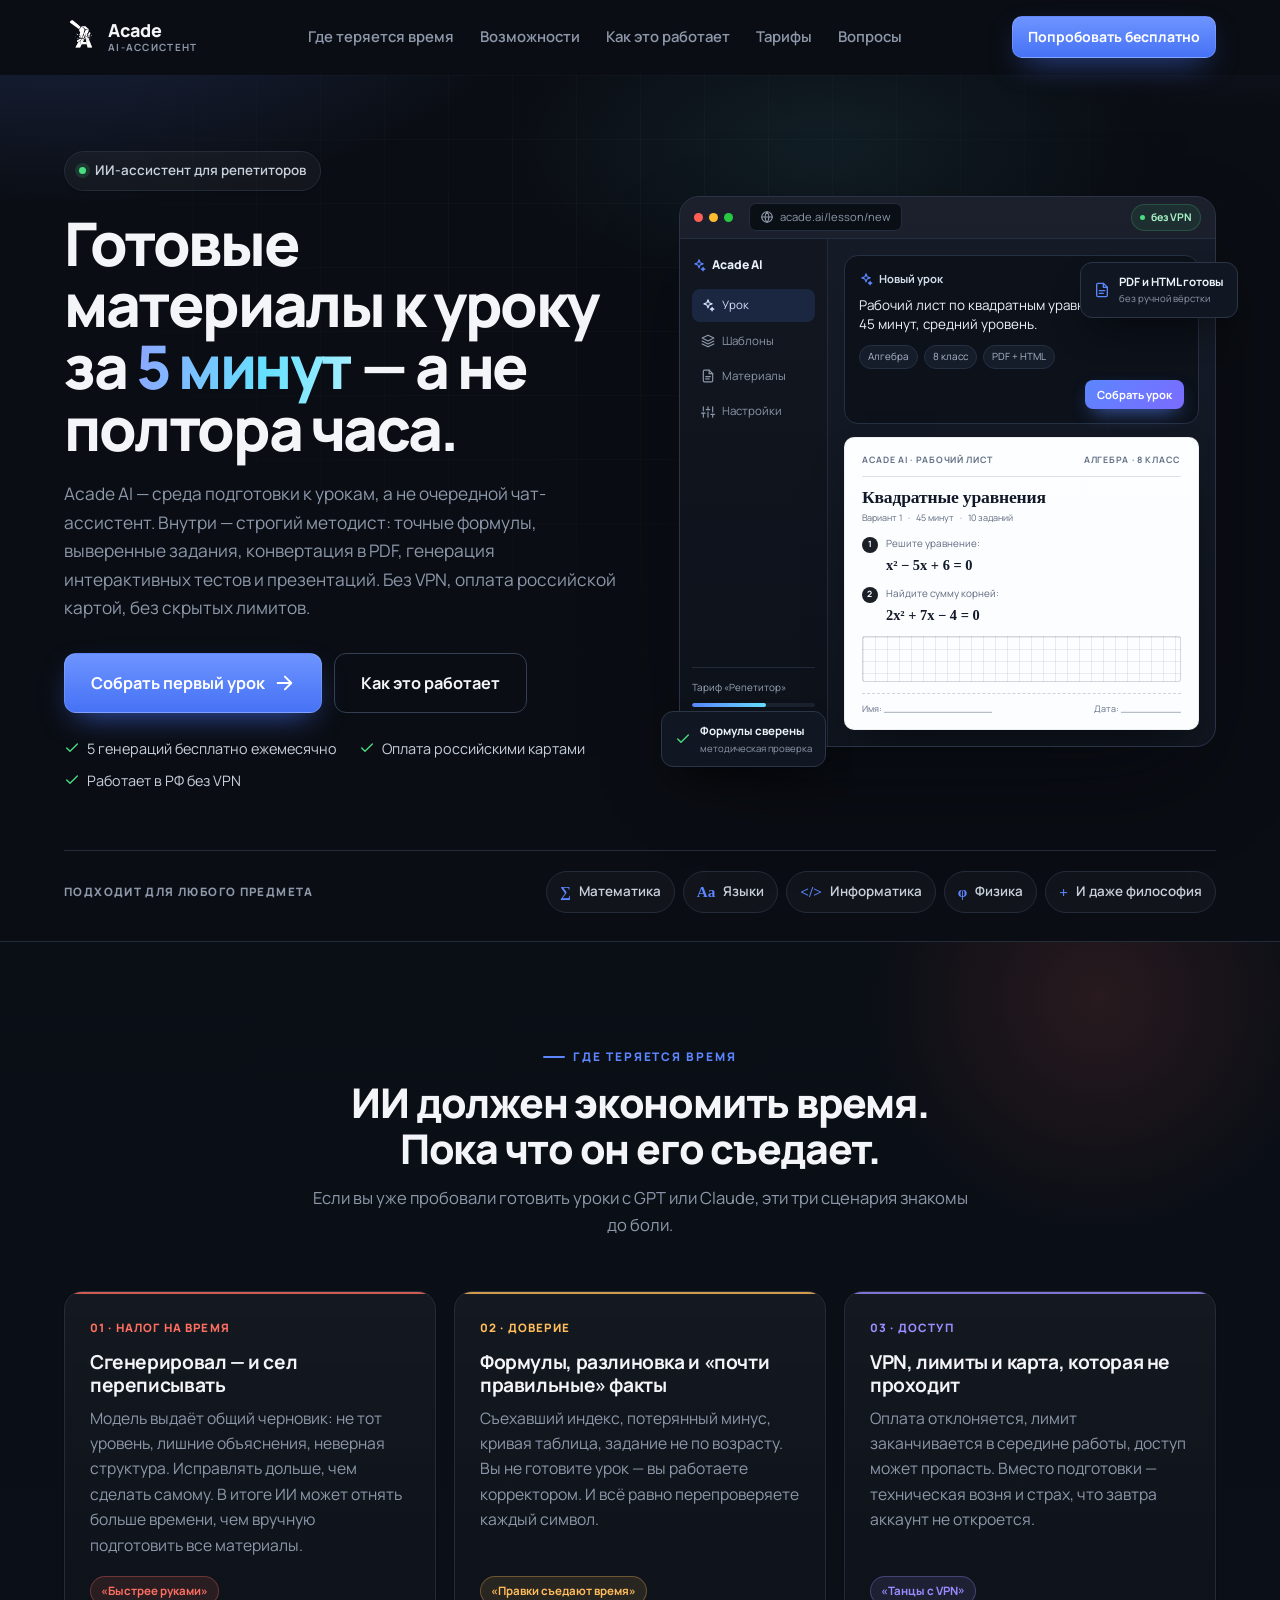
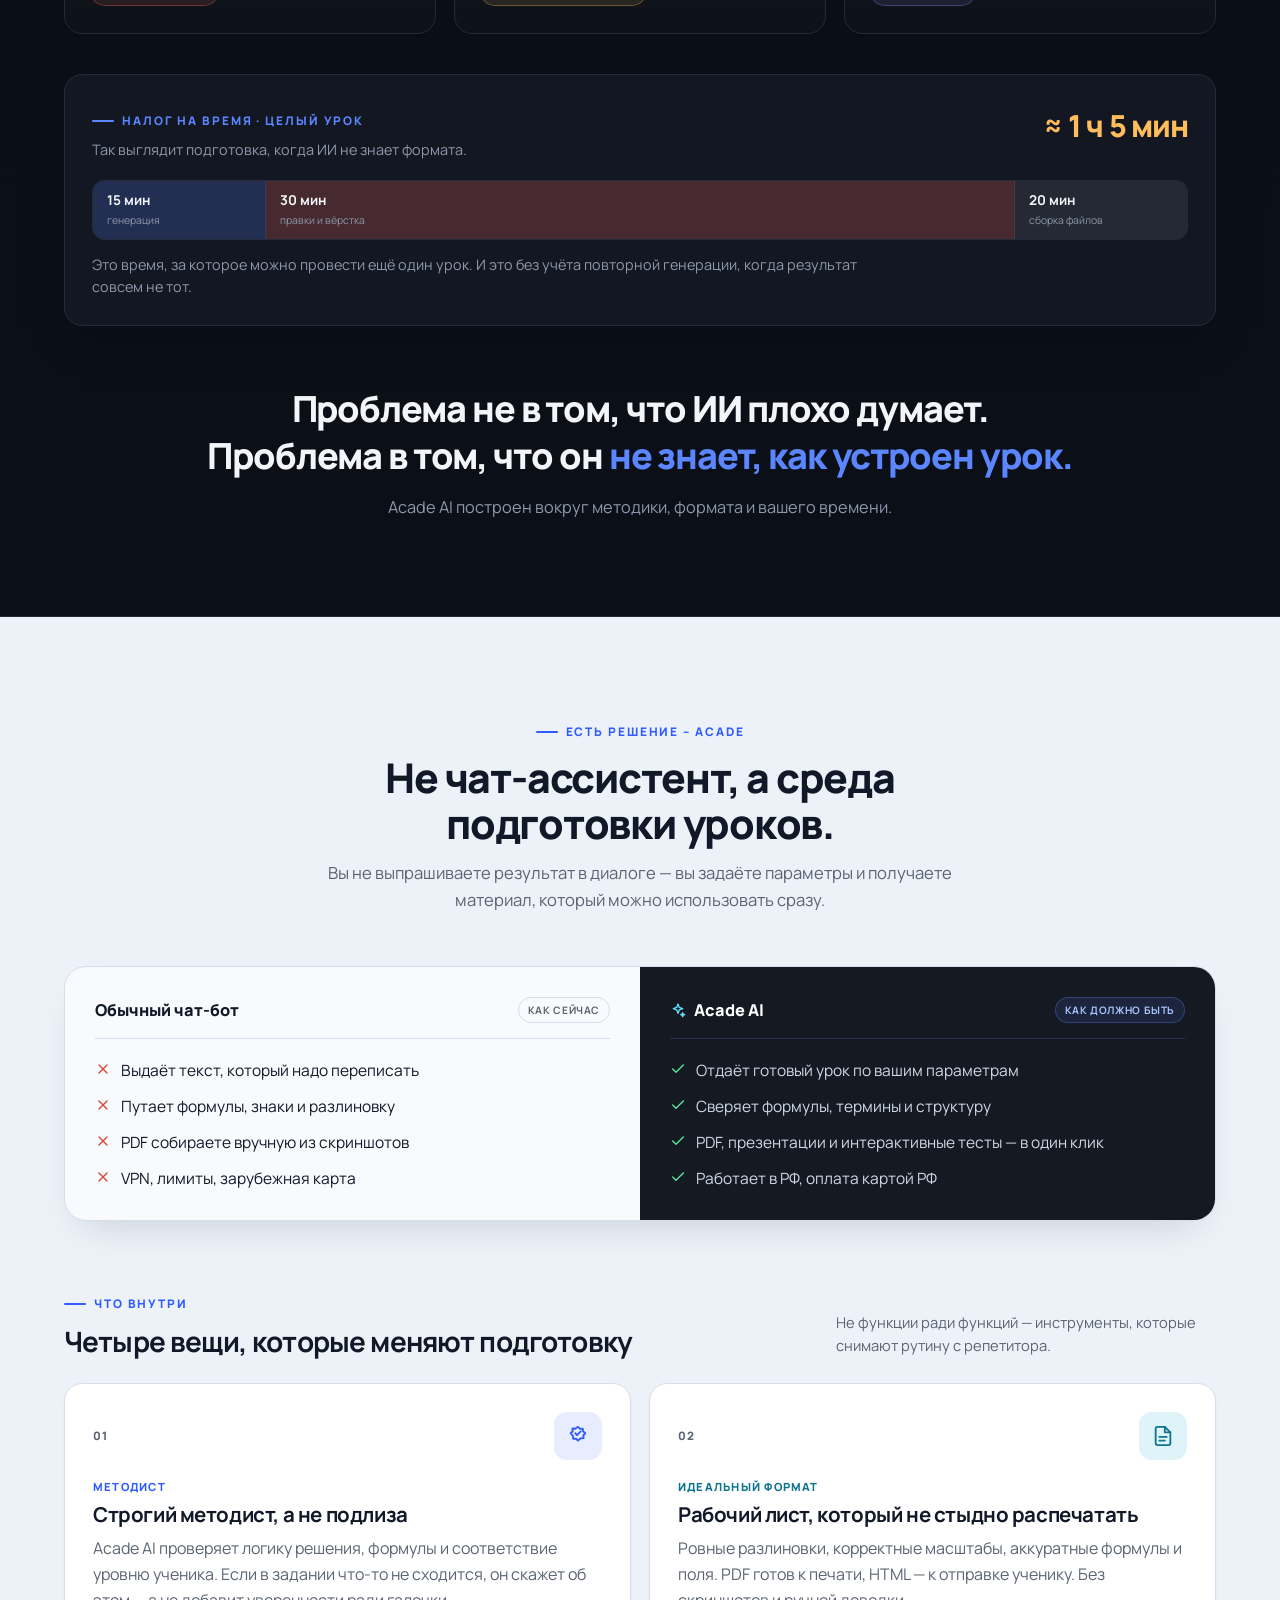
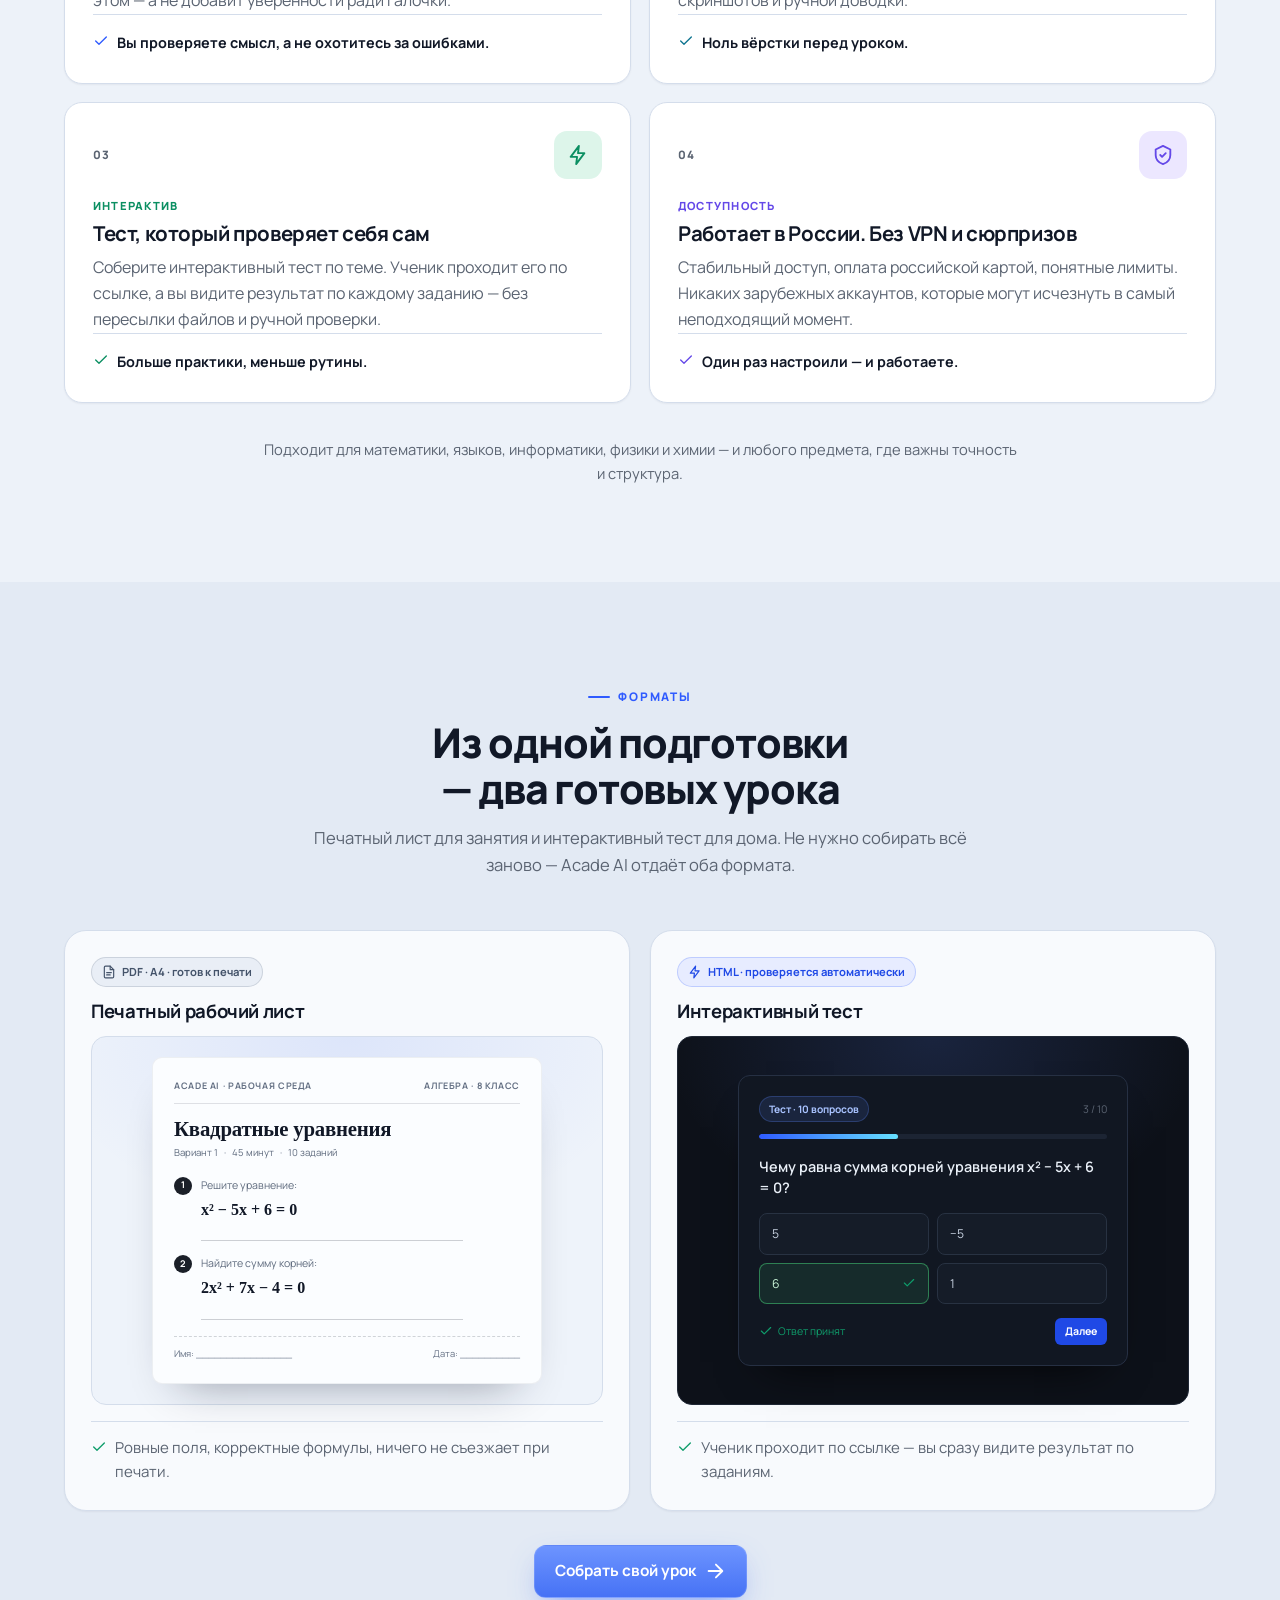
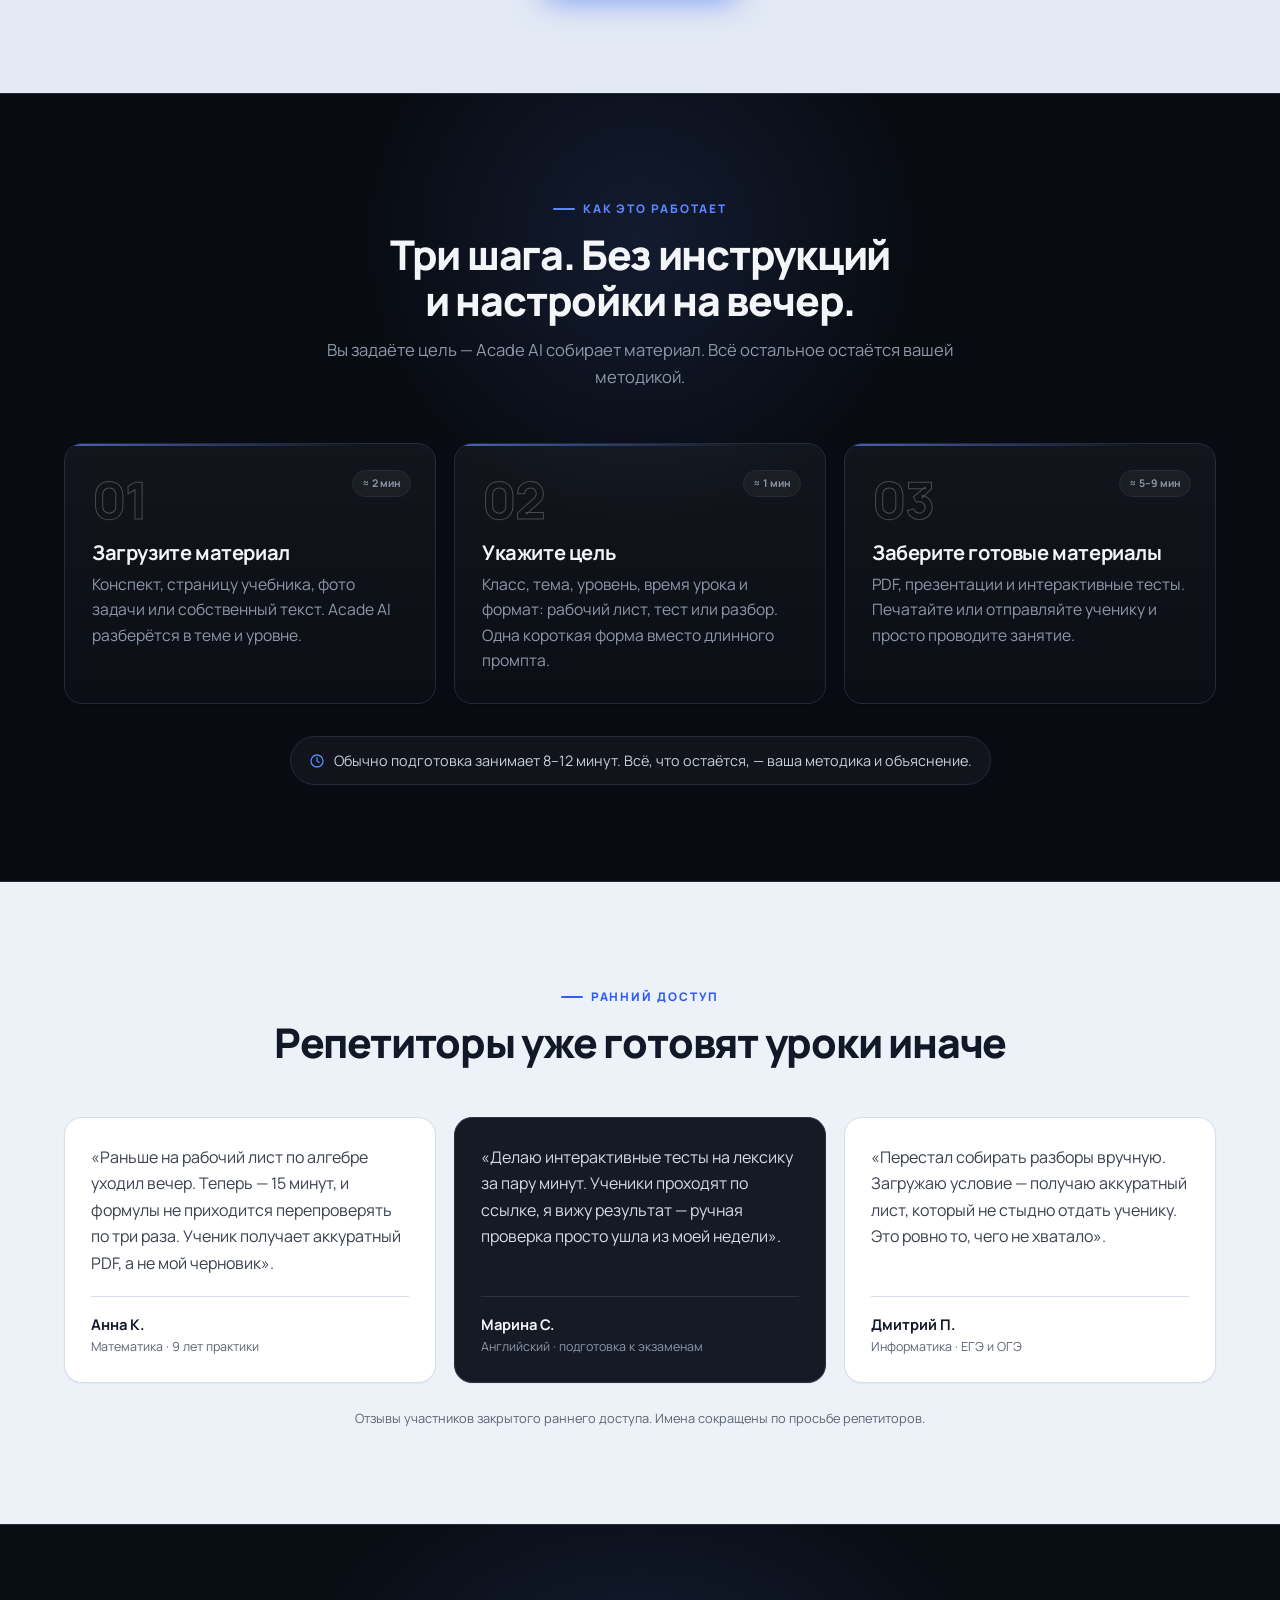
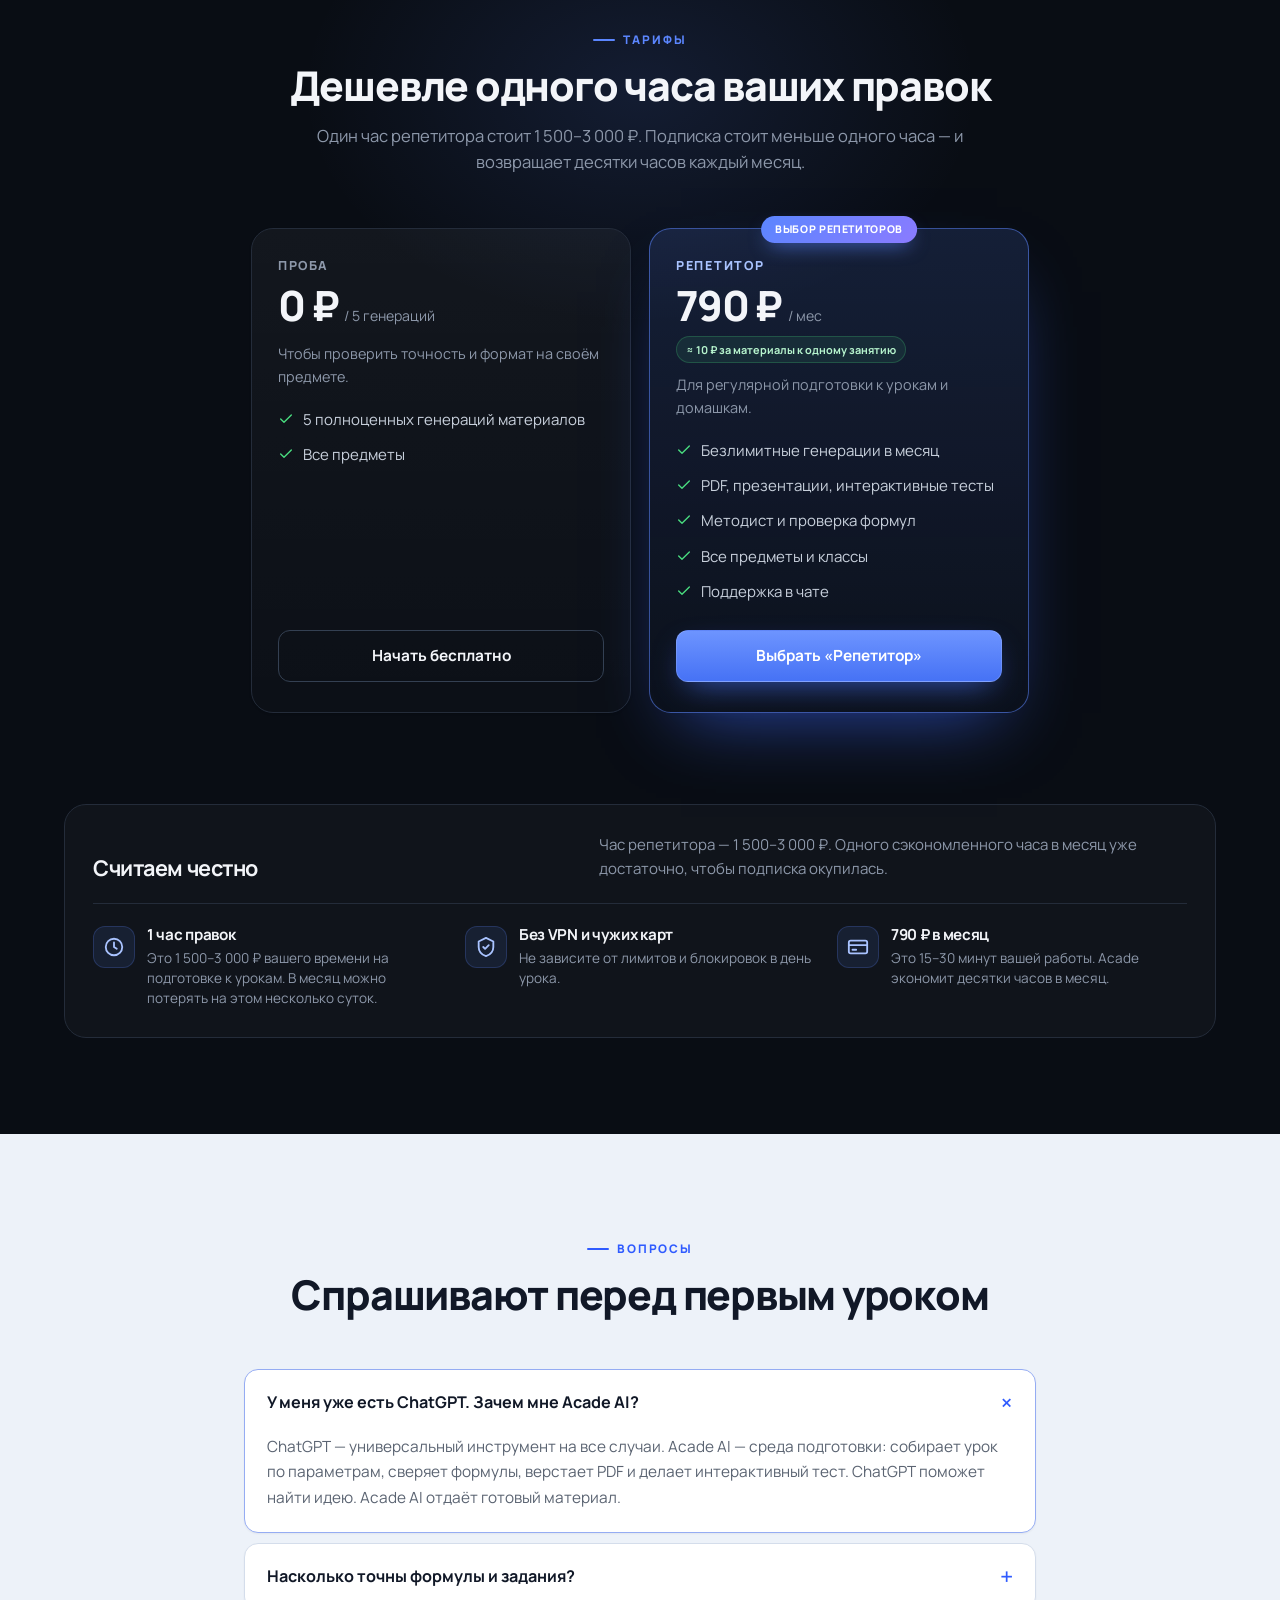
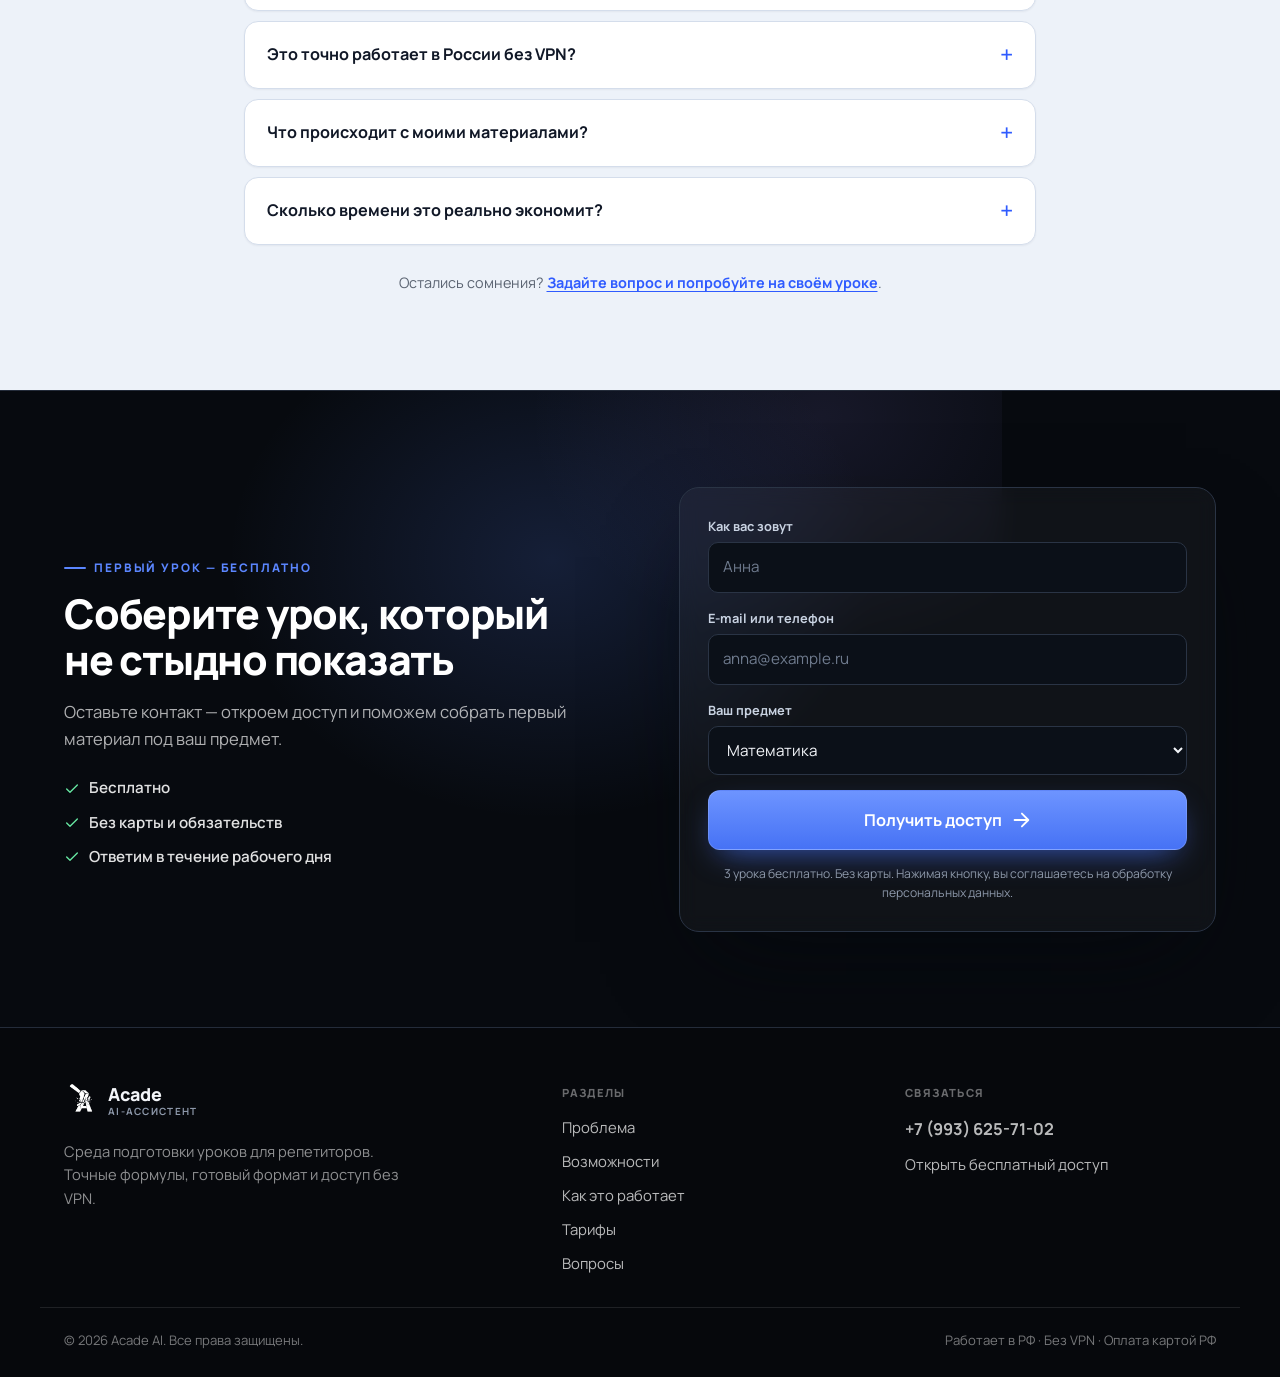
==== commit 4151c084: "Update" ====
--- a/index.html
+++ b/index.html
@@ -402,7 +402,7 @@
         <div class="format-grid">
           <article class="format-card">
             <div class="format-top">
-              <span class="format-badge warm"><svg class="icon icon-xs" aria-hidden="true"><use href="#i-doc"/></svg> PDF · A4 · готов к печати</span>
+              <span class="format-badge slate"><svg class="icon icon-xs" aria-hidden="true"><use href="#i-doc"/></svg> PDF · A4 · готов к печати</span>
             </div>
             <h3>Печатный рабочий лист</h3>
             <div class="format-visual format-visual-pdf" aria-hidden="true">
--- a/styles.css
+++ b/styles.css
@@ -17,11 +17,11 @@
   --amber: #ffbd5c;
   --coral: #ff6f61;
   --violet: #9b8cff;
-  --paper: #f4f0e7;
-  --paper-deep: #eae4d7;
-  --ink-on-paper: #151922;
-  --muted-on-paper: #646b78;
-  --line-on-paper: #d8d0c0;
+  --paper: #edf2f9;
+  --paper-deep: #e3eaf4;
+  --ink-on-paper: #111827;
+  --muted-on-paper: #5b6472;
+  --line-on-paper: #d4ddeb;
   --radius: 18px;
   --radius-sm: 12px;
   --shadow-sm: 0 1px 2px rgba(5, 8, 14, .28);
@@ -165,23 +165,22 @@
 
 .theme-paper {
   color-scheme: light;
-  --surface: #fbf8f1;
+  --surface: #f8fafd;
   --surface-2: #ffffff;
   --ink: var(--ink-on-paper);
   --soft: #3a414d;
   --muted: var(--muted-on-paper);
   --line: var(--line-on-paper);
-  --line-strong: #c3b9a6;
+  --line-strong: #c3cddb;
   --blue: #2f5bff;
   --blue-600: #1f49e6;
   --blue-soft: #e7ecff;
   --green: #0f9d6b;
-  --amber: #a86900;
   --coral: #d84a3c;
   --violet: #6448e8;
-  --shadow-sm: 0 1px 2px rgba(38, 30, 16, .06);
-  --shadow-md: 0 18px 40px -20px rgba(38, 30, 16, .22);
-  --shadow-lg: 0 40px 80px -30px rgba(38, 30, 16, .25);
+  --shadow-sm: 0 1px 2px rgba(15, 23, 42, .05);
+  --shadow-md: 0 18px 40px -20px rgba(15, 23, 42, .20);
+  --shadow-lg: 0 40px 80px -30px rgba(15, 23, 42, .24);
   background: var(--paper);
   color: var(--ink);
 }
@@ -506,10 +505,10 @@
 .sheet {
   padding: 16px 18px 14px;
   border-radius: 10px;
-  background-color: #f8f3e7;
+  background-color: #fbfdff;
   background-image: linear-gradient(rgba(255, 255, 255, .35), rgba(255, 255, 255, 0));
   color: #1a1e26;
-  box-shadow: 0 20px 45px -22px rgba(0, 0, 0, .8), inset 0 0 0 1px rgba(25, 20, 10, .06);
+  box-shadow: 0 20px 45px -22px rgba(0, 0, 0, .8), inset 0 0 0 1px rgba(15, 23, 42, .06);
   font-family: Georgia, 'Times New Roman', serif;
 }
 .sheet-top {
@@ -517,8 +516,8 @@
   justify-content: space-between;
   gap: 10px;
   padding-bottom: 8px;
-  border-bottom: 1px solid rgba(25, 20, 10, .16);
-  color: #7b7364;
+  border-bottom: 1px solid rgba(15, 23, 42, .12);
+  color: #647084;
   font-family: 'Manrope', sans-serif;
   font-size: .55rem;
   font-weight: 700;
@@ -527,7 +526,7 @@
 }
 .sheet h4 {
   margin: 10px 0 4px;
-  color: #14181f;
+  color: #111827;
   font-family: Georgia, 'Times New Roman', serif;
   font-size: 1.1rem;
   letter-spacing: -.01em;
@@ -537,7 +536,7 @@
   flex-wrap: wrap;
   gap: 6px;
   margin-bottom: 11px;
-  color: #6f685b;
+  color: #5f6b7e;
   font-family: 'Manrope', sans-serif;
   font-size: .56rem;
 }
@@ -558,24 +557,24 @@
   font-weight: 700;
 }
 .task p {
-  color: #6c6558;
+  color: #5f6b7e;
   font-family: 'Manrope', sans-serif;
   font-size: .62rem;
 }
 .task .math {
   margin-top: 2px;
-  color: #10141c;
+  color: #111827;
   font-family: Georgia, 'Times New Roman', serif;
   font-size: .9rem;
   font-weight: 700;
 }
 .sheet-grid {
   height: 46px;
-  border: 1px solid rgba(25, 20, 10, .18);
+  border: 1px solid rgba(15, 23, 42, .16);
   border-radius: 3px;
   background-image:
-    linear-gradient(rgba(25, 20, 10, .09) 1px, transparent 1px),
-    linear-gradient(90deg, rgba(25, 20, 10, .09) 1px, transparent 1px);
+    linear-gradient(rgba(15, 23, 42, .08) 1px, transparent 1px),
+    linear-gradient(90deg, rgba(15, 23, 42, .08) 1px, transparent 1px);
   background-size: 12px 12px;
 }
 .sheet-foot {
@@ -584,8 +583,8 @@
   gap: 10px;
   margin-top: 11px;
   padding-top: 8px;
-  border-top: 1px dashed rgba(25, 20, 10, .2);
-  color: #7b7364;
+  border-top: 1px dashed rgba(15, 23, 42, .18);
+  color: #647084;
   font-family: 'Manrope', sans-serif;
   font-size: .56rem;
 }
@@ -932,7 +931,7 @@
   box-shadow: var(--shadow-md);
 }
 .module-method { --m: #2f5bff; --m-soft: #e7ecff; }
-.module-format { --m: #a86900; --m-soft: #fff0d4; }
+.module-format { --m: #0e7490; --m-soft: #dff4f8; }
 .module-interactive { --m: #0b8f62; --m-soft: #ddf5ea; }
 .module-access { --m: #6448e8; --m-soft: #ece7ff; }
 .module-top {
@@ -1005,15 +1004,15 @@
   border: 1px solid color-mix(in srgb, var(--blue) 22%, transparent);
   border-radius: 999px;
   background: var(--blue-soft);
-  color: var(--blue);
+  color: var(--blue-600);
   font-size: .7rem;
   font-weight: 700;
   white-space: nowrap;
 }
-.format-badge.warm {
-  border-color: rgba(168, 105, 0, .24);
-  background: #fff0d4;
-  color: #a86900;
+.format-badge.slate {
+  border-color: rgba(68, 83, 106, .18);
+  background: #e9eef6;
+  color: #44536a;
 }
 .format-visual {
   display: flex;
@@ -1024,8 +1023,8 @@
   border: 1px solid var(--line);
   border-radius: 15px;
   background:
-    radial-gradient(80% 70% at 50% 0%, rgba(47, 91, 255, .08), transparent 75%),
-    var(--surface-2);
+    radial-gradient(80% 70% at 50% 0%, rgba(47, 91, 255, .09), transparent 75%),
+    #eef3fa;
 }
 .format-visual-html {
   background:
@@ -1038,9 +1037,9 @@
   max-width: 390px;
   padding: 22px;
   border-radius: 10px;
-  background: #fbf7ec;
-  color: #1b1f27;
-  box-shadow: 0 24px 44px -28px rgba(38, 30, 16, .55), inset 0 0 0 1px rgba(25, 20, 10, .05);
+  background: #fbfdff;
+  color: #111827;
+  box-shadow: 0 24px 44px -28px rgba(15, 23, 42, .45), inset 0 0 0 1px rgba(15, 23, 42, .06);
   font-family: Georgia, 'Times New Roman', serif;
 }
 .ws-head {
@@ -1048,8 +1047,8 @@
   justify-content: space-between;
   gap: 10px;
   padding-bottom: 9px;
-  border-bottom: 1px solid rgba(25, 20, 10, .14);
-  color: #7b7364;
+  border-bottom: 1px solid rgba(15, 23, 42, .12);
+  color: #647084;
   font-family: 'Manrope', sans-serif;
   font-size: .56rem;
   font-weight: 700;
@@ -1058,7 +1057,7 @@
 }
 .ws h4 {
   margin: 13px 0 5px;
-  color: #10141c;
+  color: #111827;
   font-family: Georgia, 'Times New Roman', serif;
   font-size: 1.3rem;
   letter-spacing: -.01em;
@@ -1068,7 +1067,7 @@
   flex-wrap: wrap;
   gap: 6px;
   margin-bottom: 16px;
-  color: #6f685b;
+  color: #5f6b7e;
   font-family: 'Manrope', sans-serif;
   font-size: .6rem;
 }
@@ -1102,11 +1101,11 @@
   font-size: .58rem;
   font-weight: 700;
 }
-.ws-tasks p { color: #6c6558; font-family: 'Manrope', sans-serif; font-size: .66rem; }
+.ws-tasks p { color: #5f6b7e; font-family: 'Manrope', sans-serif; font-size: .66rem; }
 .ws-math {
   display: block;
   margin: 3px 0 4px;
-  color: #10141c;
+  color: #111827;
   font-family: Georgia, 'Times New Roman', serif;
   font-size: 1rem;
   font-weight: 700;
@@ -1115,7 +1114,7 @@
   display: block;
   width: 82%;
   height: 15px;
-  border-bottom: 1px solid rgba(25, 20, 10, .22);
+  border-bottom: 1px solid rgba(15, 23, 42, .20);
 }
 .ws-foot {
   display: flex;
@@ -1123,8 +1122,8 @@
   gap: 10px;
   margin-top: 16px;
   padding-top: 10px;
-  border-top: 1px dashed rgba(25, 20, 10, .2);
-  color: #7b7364;
+  border-top: 1px dashed rgba(15, 23, 42, .18);
+  color: #647084;
   font-family: 'Manrope', sans-serif;
   font-size: .58rem;
 }
